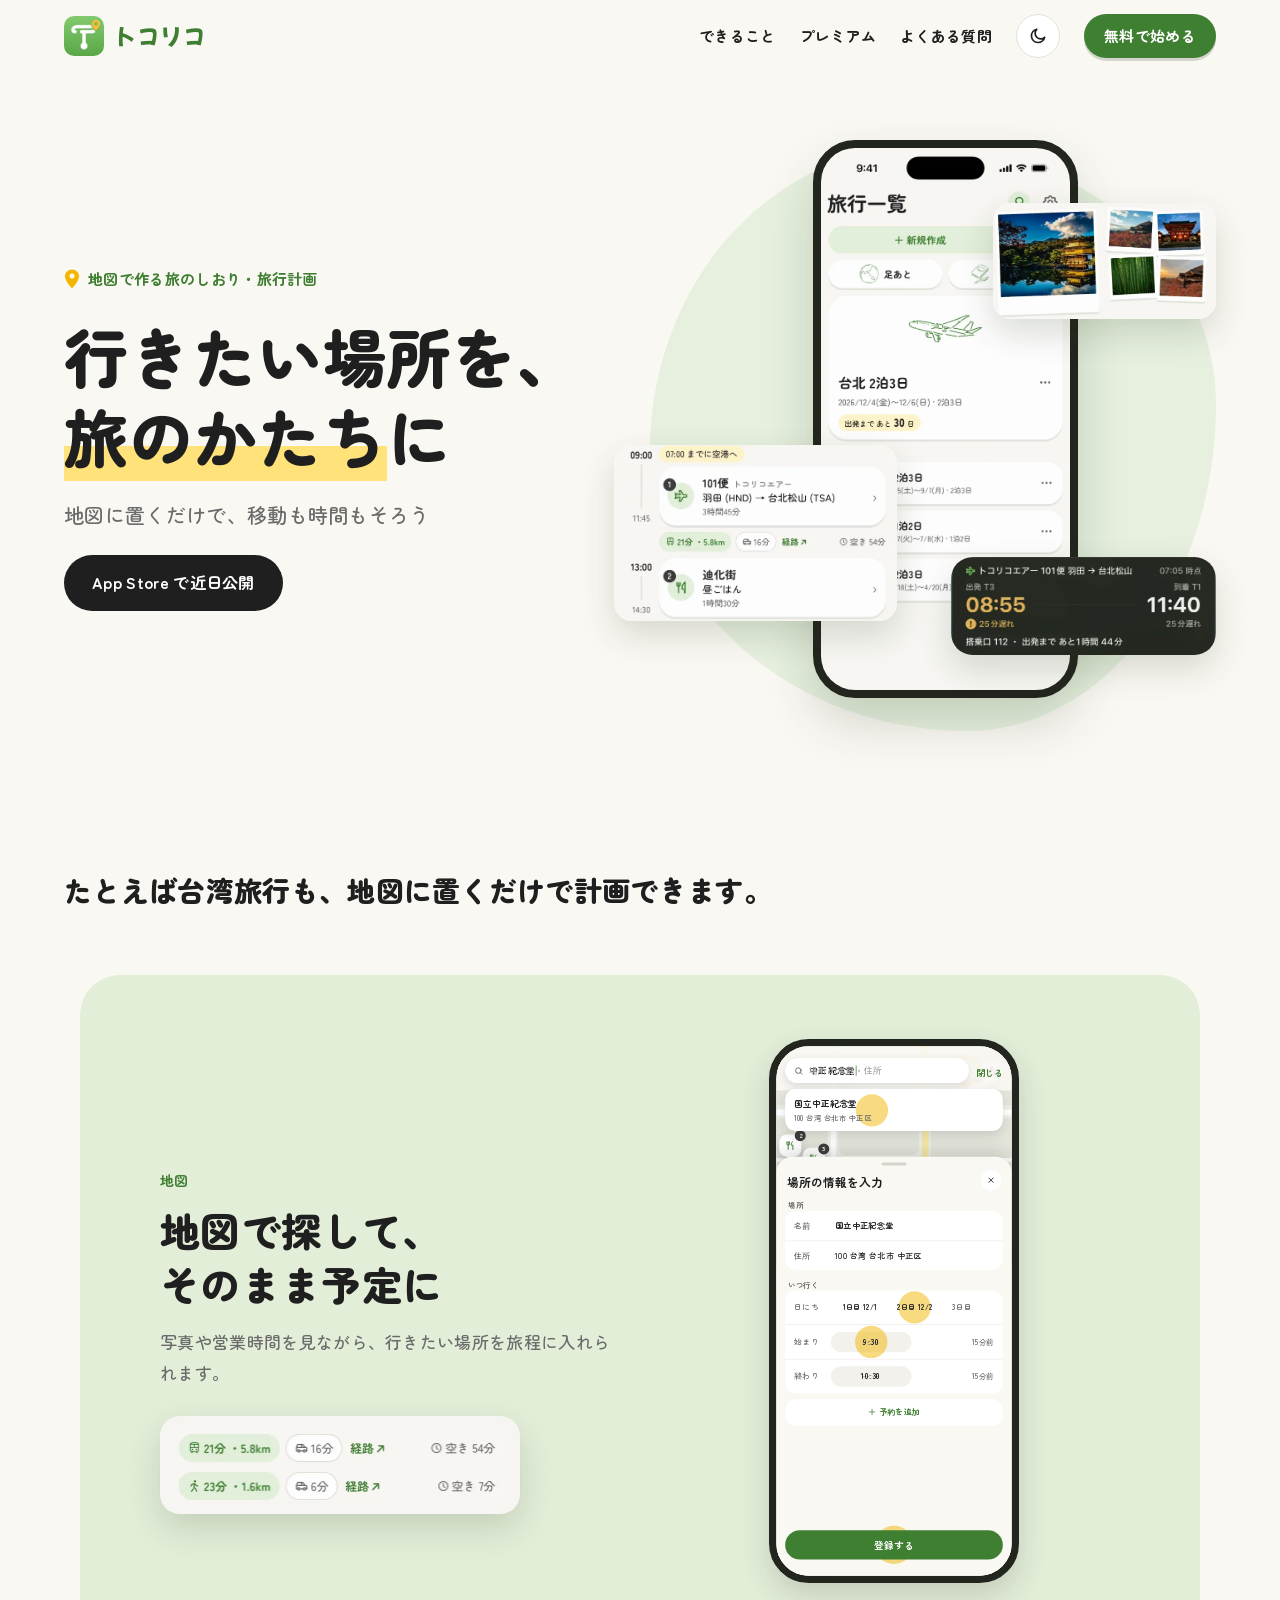
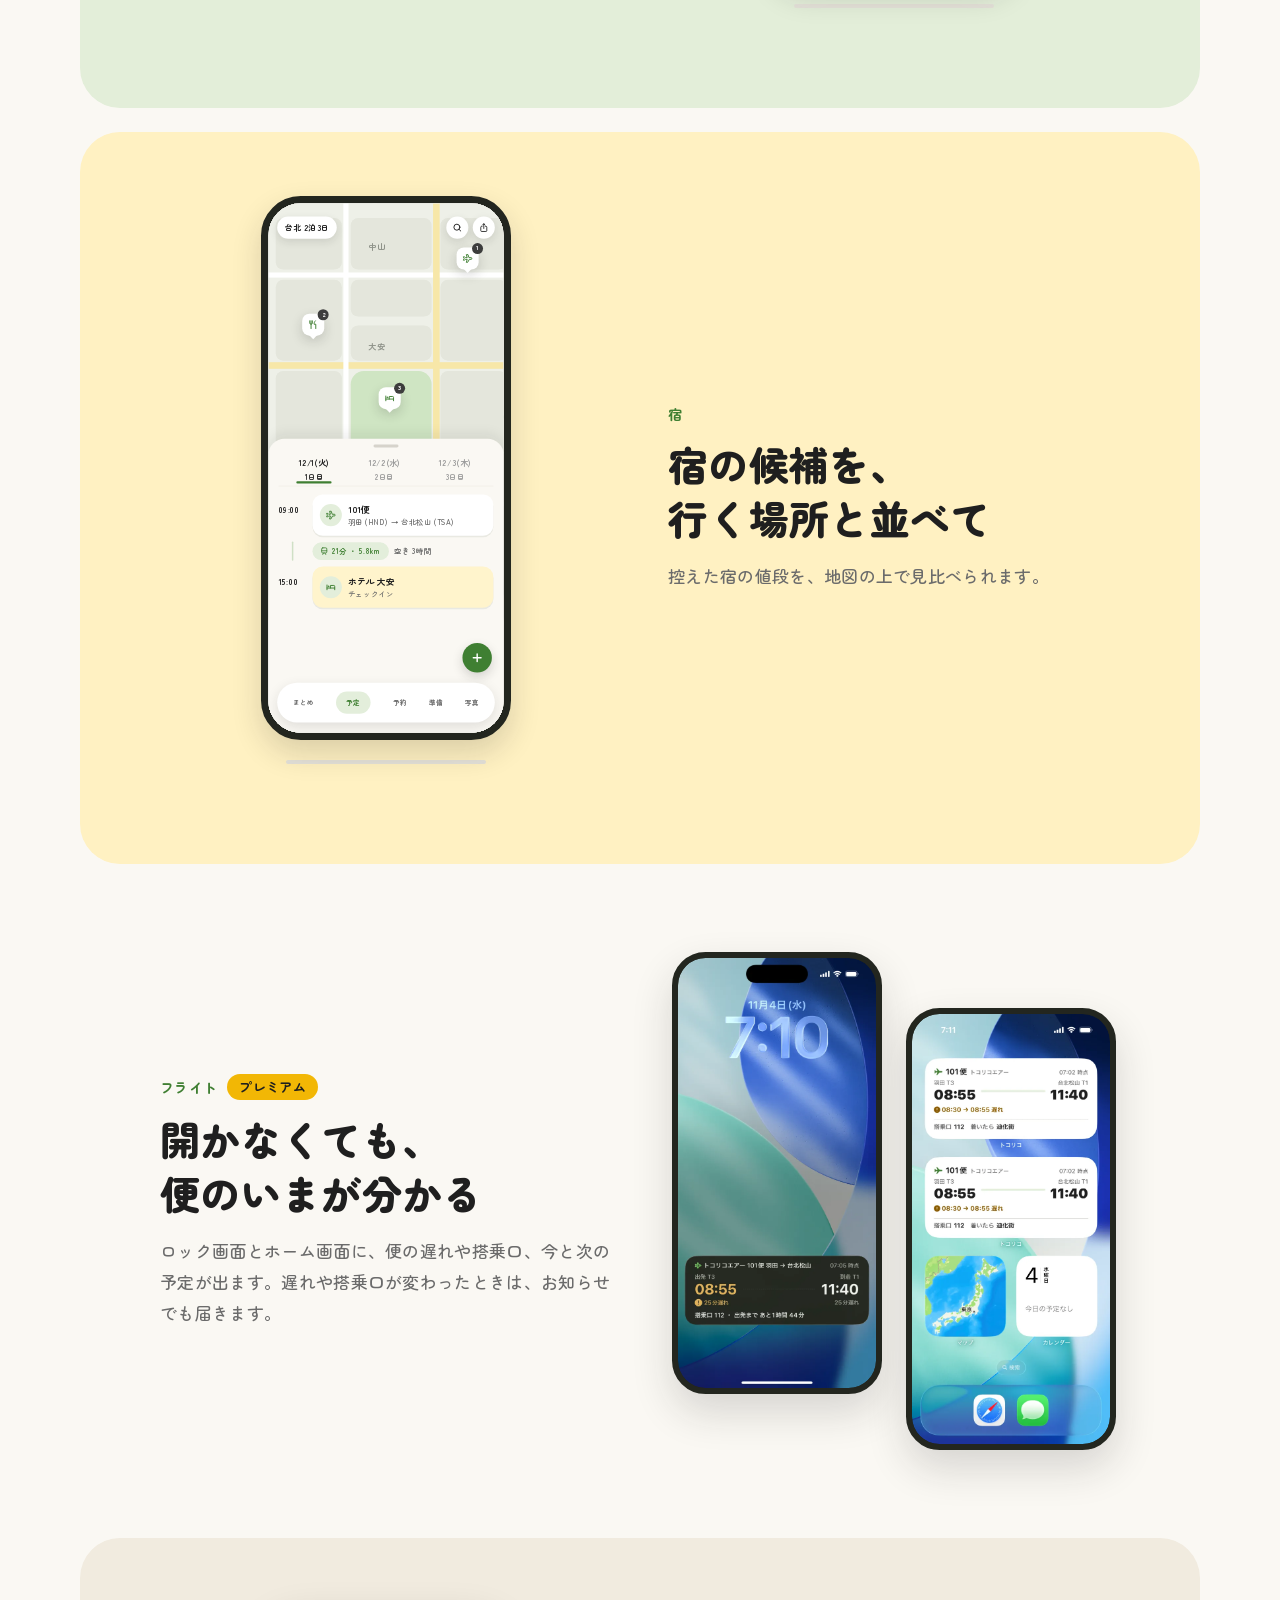
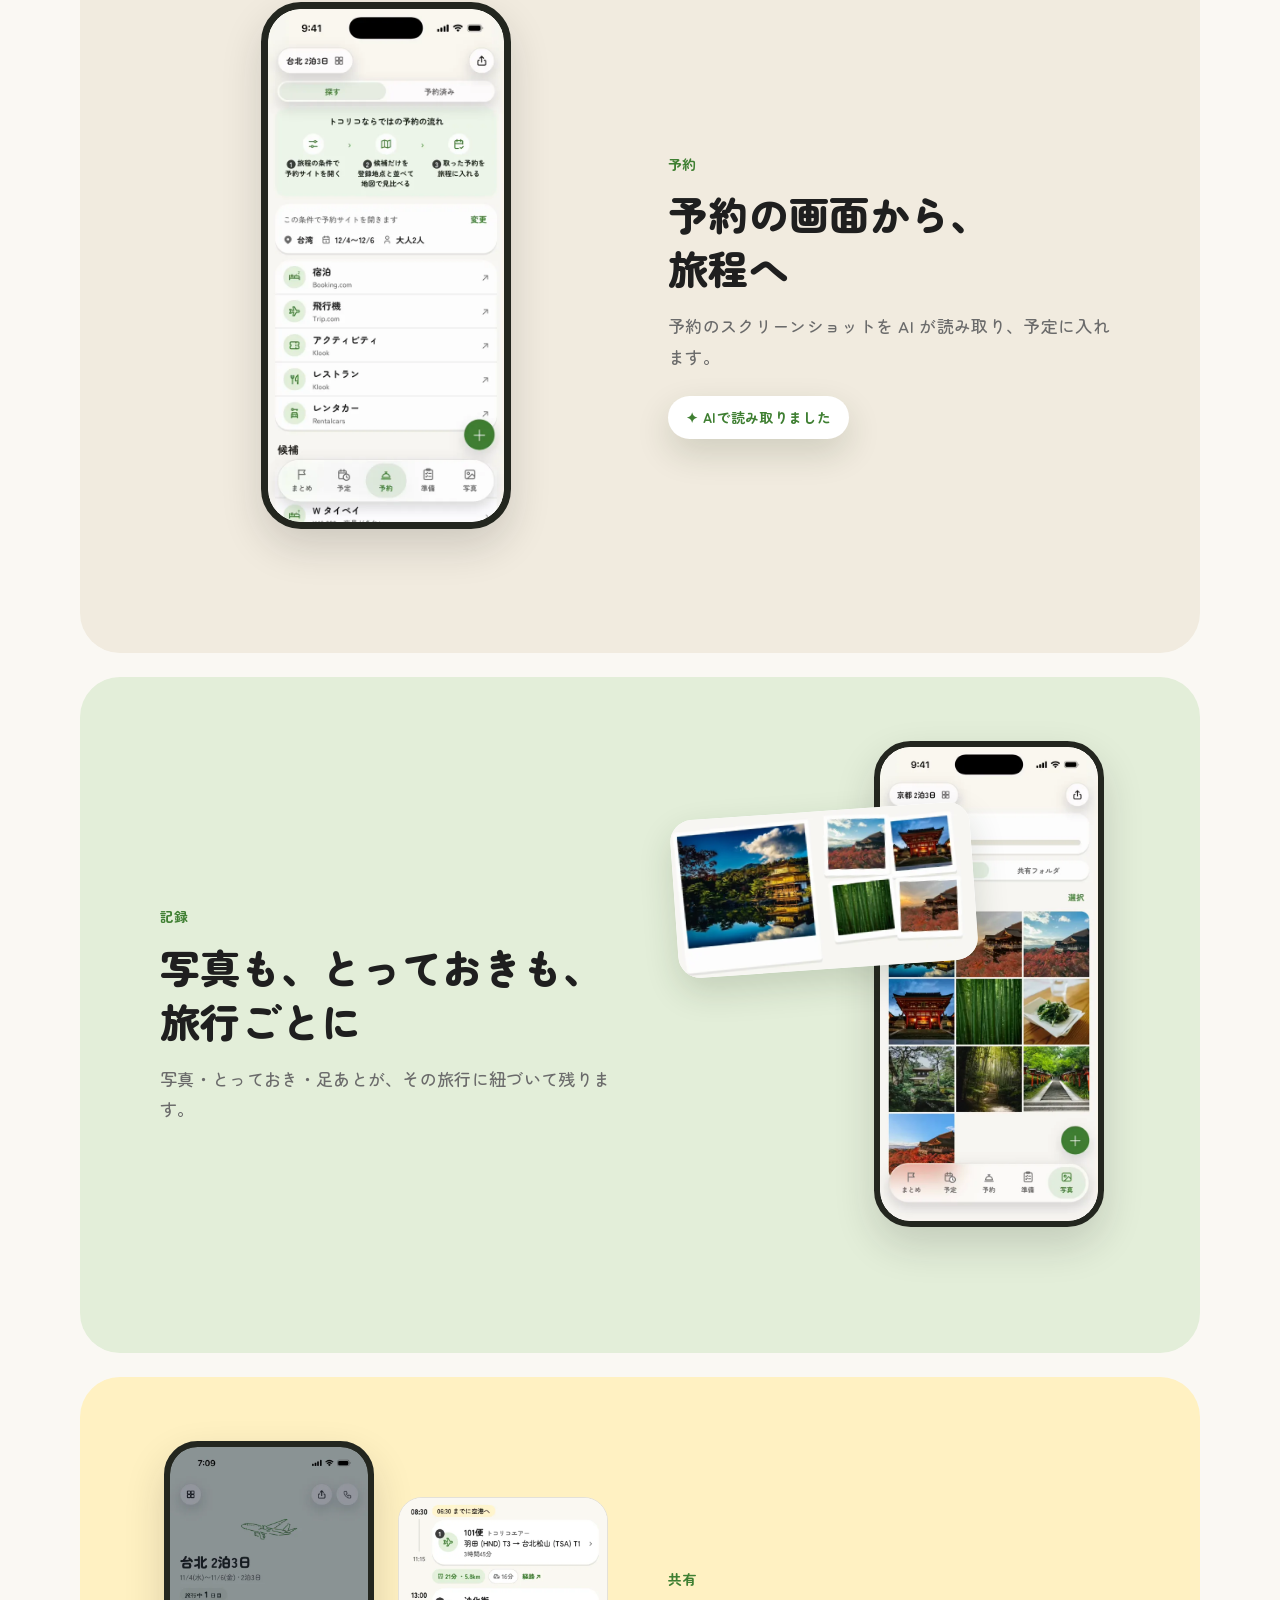
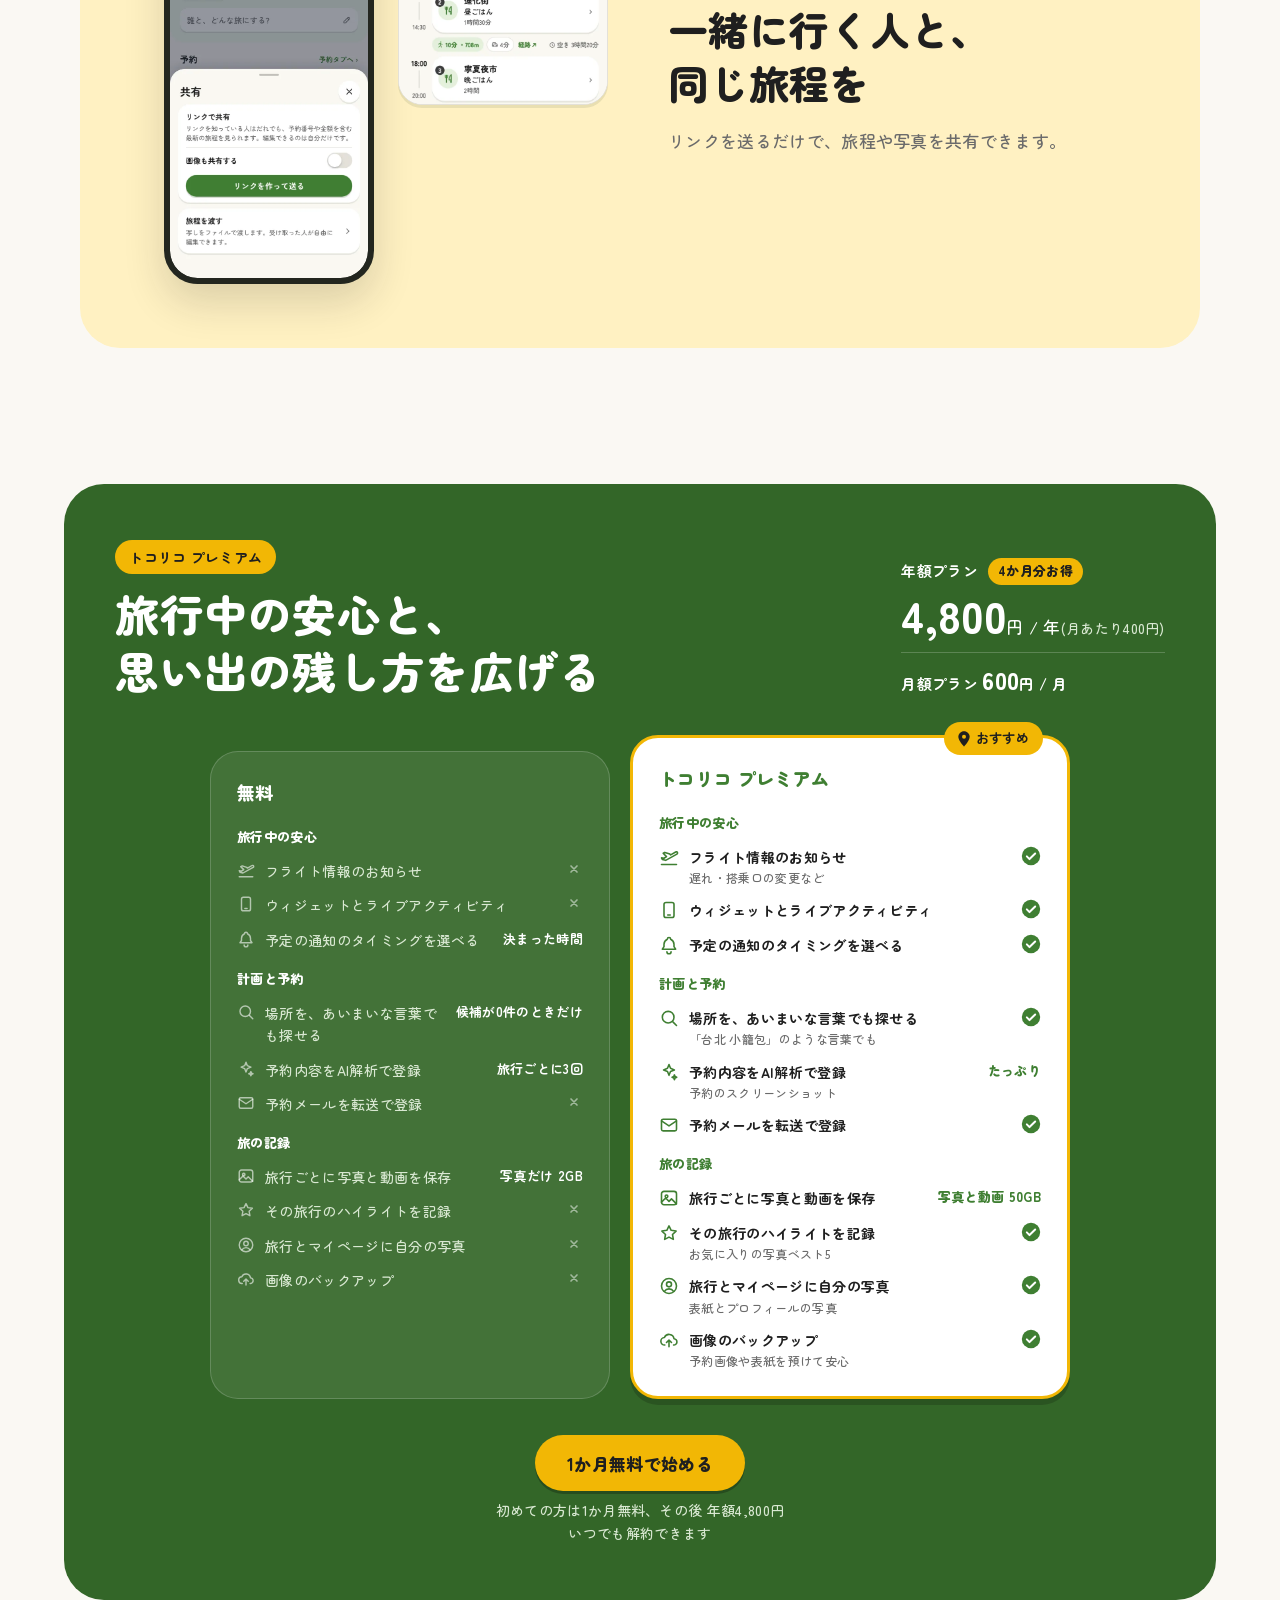
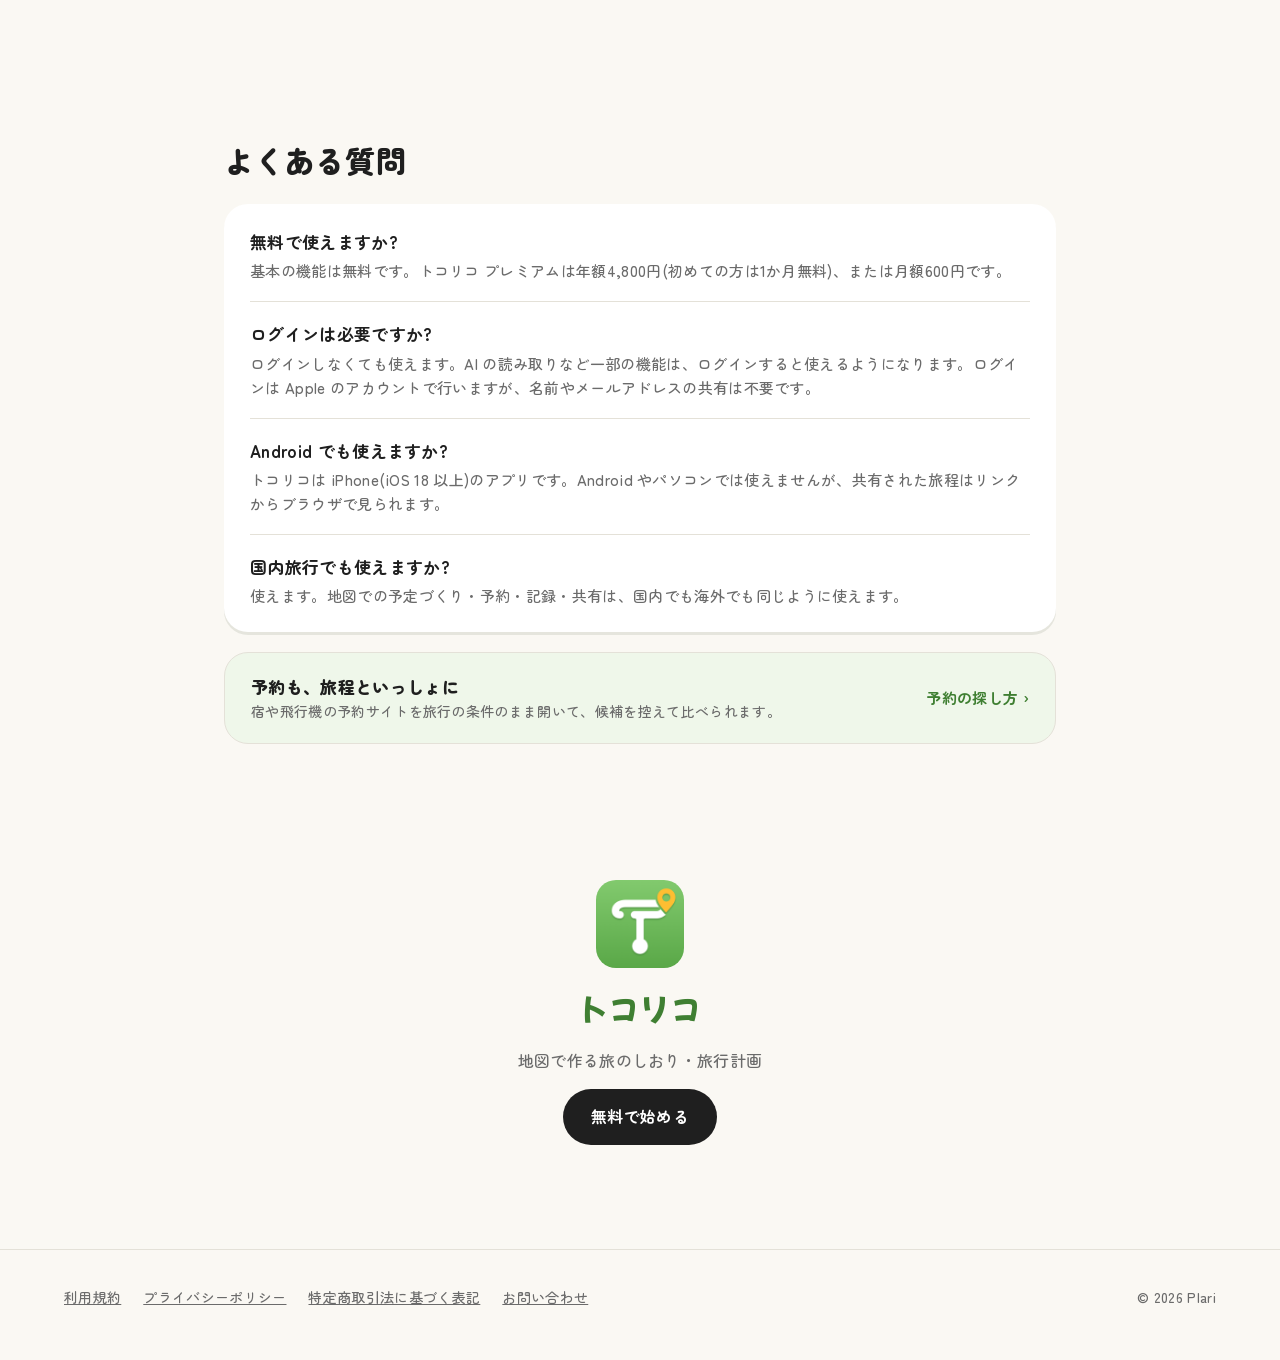
==== index.html @ 652f1478 "ホームページの比べる表:「予約の登録」を「計画と予約」にし、一番上に「場所を、あいまいな言葉でも探せる」(無料は「候補が0件のときだけ」)を足した(TB-358。decisions.md 2026-1" ====
<!doctype html>
<html lang="ja">
<head>
<meta charset="utf-8">
<meta name="viewport" content="width=device-width, initial-scale=1, viewport-fit=cover">
<title>トコリコ|地図で作る旅のしおり・旅行計画アプリ</title>
<meta name="description" content="行きたい場所を地図に置くだけで、移動も時間もそろう旅のしおりアプリ。予約のスクリーンショットの AI 読み取り、フライトの遅れや搭乗口、写真とハイライトの記録、旅程の共有まで。iPhone 向け・基本無料。">
<link rel="canonical" href="https://tocorico.jp/">
<meta name="theme-color" content="#FAF8F3" media="(prefers-color-scheme: light)">
<meta name="theme-color" content="#161814" media="(prefers-color-scheme: dark)">
<meta property="og:type" content="website">
<meta property="og:site_name" content="トコリコ">
<meta property="og:title" content="トコリコ|地図で作る旅のしおり・旅行計画アプリ">
<meta property="og:description" content="行きたい場所を地図に置くだけで、移動も時間もそろう旅のしおりアプリ。予約のスクリーンショットの AI 読み取り、フライトの遅れや搭乗口、写真とハイライトの記録、旅程の共有まで。iPhone 向け・基本無料。">
<meta property="og:url" content="https://tocorico.jp/">
<meta property="og:image" content="https://tocorico.jp/og.png">
<meta property="og:locale" content="ja_JP">
<meta name="twitter:card" content="summary_large_image">
<link rel="icon" href="assets/icon-48.png" sizes="48x48" type="image/png">
<link rel="apple-touch-icon" href="assets/icon-180.png">
<link rel="stylesheet" href="assets/site.css?v=b09450bf1c">
<script>(function(){var t=null;try{t=sessionStorage.getItem('tc-theme')}catch(e){}if(t!=='light'&&t!=='dark'){t=(window.matchMedia&&matchMedia('(prefers-color-scheme: dark)').matches)?'dark':'light'}document.documentElement.setAttribute('data-theme',t)})();</script>
<script type="application/ld+json">{"@context":"https://schema.org","@graph":[{"@type":"Organization","@id":"https://tocorico.jp/#plari","name":"Plari","url":"https://tocorico.jp/"},{"@type":"MobileApplication","@id":"https://tocorico.jp/#app","name":"トコリコ","alternateName":"Tocorico","url":"https://tocorico.jp/","operatingSystem":"iOS 18.0 以上","applicationCategory":"TravelApplication","description":"地図で作る旅のしおり・旅行計画のアプリ。地図に行きたい場所を置くだけで、移動時間や予定がそろいます。予約の読み取り・フライトの情報・旅の記録・旅程の共有もできます。","inLanguage":"ja","publisher":{"@id":"https://tocorico.jp/#plari"},"offers":[{"@type":"Offer","name":"無料","price":"0","priceCurrency":"JPY"},{"@type":"Offer","name":"トコリコ プレミアム 年額プラン","price":"4800","priceCurrency":"JPY","description":"初めての方は1か月無料"},{"@type":"Offer","name":"トコリコ プレミアム 月額プラン","price":"600","priceCurrency":"JPY"}]},{"@type":"FAQPage","@id":"https://tocorico.jp/#faq","mainEntity":[{"@type":"Question","name":"無料で使えますか?","acceptedAnswer":{"@type":"Answer","text":"基本の機能は無料です。トコリコ プレミアムは年額4,800円(初めての方は1か月無料)、または月額600円です。"}},{"@type":"Question","name":"ログインは必要ですか?","acceptedAnswer":{"@type":"Answer","text":"ログインしなくても使えます。AI の読み取りなど一部の機能は、ログインすると使えるようになります。ログインは Apple のアカウントで行いますが、名前やメールアドレスの共有は不要です。"}},{"@type":"Question","name":"Android でも使えますか?","acceptedAnswer":{"@type":"Answer","text":"トコリコは iPhone(iOS 18 以上)のアプリです。Android やパソコンでは使えませんが、共有された旅程はリンクからブラウザで見られます。"}},{"@type":"Question","name":"国内旅行でも使えますか?","acceptedAnswer":{"@type":"Answer","text":"使えます。地図での予定づくり・予約・記録・共有は、国内でも海外でも同じように使えます。"}}]},{"@type":"WebSite","@id":"https://tocorico.jp/#site","name":"トコリコ","url":"https://tocorico.jp/","inLanguage":"ja","publisher":{"@id":"https://tocorico.jp/#plari"}}]}</script>
<style>
@keyframes v1Scene{0%{opacity:0}3%{opacity:1}96%{opacity:1}100%{opacity:0}}
@keyframes v1TapSearch{0%,5%{opacity:0;transform:scale(.6)}7%{opacity:1;transform:scale(1)}10%,100%{opacity:0;transform:scale(1.3)}}
@keyframes v1Search{0%,8%{opacity:0;transform:translateY(-6px)}10%,30%{opacity:1;transform:translateY(0)}32%,100%{opacity:0;transform:translateY(-6px)}}
@keyframes v1Holder{0%,11%{opacity:1}12%,100%{opacity:0}}
@keyframes v1Type{0%{width:0}12%{width:0}14%{width:1em}16%{width:2em}18%{width:3em}20%{width:4em}22%{width:5em}100%{width:5em}}
@keyframes v1Result{0%,22%{opacity:0;transform:translateY(-6px)}24%,30%{opacity:1;transform:translateY(0)}32%,100%{opacity:0}}
@keyframes v1TapResult{0%,25%{opacity:0;transform:scale(.6)}27%{opacity:1;transform:scale(1)}30%,100%{opacity:0;transform:scale(1.3)}}
@keyframes v1Pan{0%,30%{transform:translate(0,0) scale(1)}37%,100%{transform:translate(-150px,-70px) scale(1.5)}}
@keyframes v1Place{0%,31%{transform:translateY(105%)}36%,50%{transform:translateY(0)}54%,100%{transform:translateY(105%)}}
@keyframes v1TapAdd{0%,45%{opacity:0;transform:scale(.6)}47%{opacity:1;transform:scale(1)}50%,100%{opacity:0;transform:scale(1.3)}}
@keyframes v1Info{0%,50%{transform:translateY(105%)}55%,76%{transform:translateY(0)}81%,100%{transform:translateY(105%)}}
@keyframes v1Day1{0%,58%{background:var(--i-face);color:#FFFFFF}59%,100%{background:var(--i-card);color:var(--i-sub)}}
@keyframes v1Day2{0%,58%{background:var(--i-card);color:var(--i-sub)}59%,100%{background:var(--i-face);color:#FFFFFF}}
@keyframes v1TapDay{0%,56%{opacity:0;transform:scale(.6)}58%{opacity:1;transform:scale(1)}61%,100%{opacity:0;transform:scale(1.3)}}
@keyframes v1TapTime{0%,61%{opacity:0;transform:scale(.6)}63%{opacity:1;transform:scale(1)}66%,100%{opacity:0;transform:scale(1.3)}}
@keyframes v1NoTime{0%,64%{opacity:1}65%,100%{opacity:0}}
@keyframes v1Time{0%,64%{opacity:0}65%,100%{opacity:1}}
@keyframes v1TapGo{0%,69%{opacity:0;transform:scale(.6)}71%{opacity:1;transform:scale(1)}74%,100%{opacity:0;transform:scale(1.3)}}
@keyframes v1Press{0%,70%{transform:scale(1)}71.5%{transform:scale(.96)}73%,100%{transform:scale(1)}}
@keyframes v1Pin{0%,80%{opacity:0;transform:translateY(-26px) scale(.6)}83%{opacity:1;transform:translateY(0) scale(1.15)}85%{transform:translateY(-4px) scale(1.05)}87%,100%{opacity:1;transform:translateY(0) scale(1)}}
@keyframes v1Under{0%,81%{transform:translateX(0)}84%,100%{transform:translateX(96px)}}
@keyframes v1Tab1{0%,81%{color:var(--i-text)}84%,100%{color:var(--i-dim)}}
@keyframes v1Tab2{0%,81%{color:var(--i-dim)}84%,100%{color:var(--i-text)}}
@keyframes v1List1{0%,81%{opacity:1}83%,100%{opacity:0}}
@keyframes v1List2{0%,82%{opacity:0;transform:translateY(8px)}86%,100%{opacity:1;transform:translateY(0)}}
@keyframes v1Float{0%,84%{opacity:0;transform:translateX(-16px)}88%,100%{opacity:1;transform:translateX(0)}}
</style>
<style>
.wTap{position:absolute;left:50%;top:50%;width:48px;height:48px;margin:-24px 0 0 -24px;border-radius:50%;background:rgba(242,183,5,0.5);opacity:0;pointer-events:none}
@keyframes wScene{0%{opacity:0}2%{opacity:1}97%{opacity:1}100%{opacity:0}}
@keyframes wTap1{0%,3%{opacity:0;transform:scale(.6)}5%{opacity:1;transform:scale(1)}7%,100%{opacity:0;transform:scale(1.3)}}
@keyframes wForm{0%,6%{transform:translateY(105%)}9%,23%{transform:translateY(0)}26%,100%{transform:translateY(105%)}}
@keyframes wTypeName{0%,9%{width:0}10%{width:2.2em}11%{width:3.4em}12%,100%{width:5em}}
@keyframes wShowPlace{0%,12.5%{opacity:0}13%,100%{opacity:1}}
@keyframes wShowPrice{0%,14%{opacity:0}14.5%,100%{opacity:1}}
@keyframes wTypeMemo{0%,15%{width:0}16%{width:3em}17%{width:6em}18%,100%{width:11em}}
@keyframes wTapReg{0%,19.5%{opacity:0;transform:scale(.6)}21%{opacity:1;transform:scale(1)}23%,100%{opacity:0;transform:scale(1.3)}}
@keyframes wBand{0%,23%{opacity:1}25%,100%{opacity:0}}
@keyframes wNewRow{0%,25%{opacity:0;max-height:0}28%,100%{opacity:1;max-height:60px}}
@keyframes wNewHi{0%,25%{background:var(--i-ysoft)}40%,100%{background:var(--i-card)}}
@keyframes wTapCmp{0%,29%{opacity:0;transform:scale(.6)}31%{opacity:1;transform:scale(1)}33%,100%{opacity:0;transform:scale(1.3)}}
@keyframes wMap{0%,32%{opacity:0;transform:translateX(24px)}35%,82%{opacity:1;transform:translateX(0)}84%,100%{opacity:0;transform:translateX(0)}}
@keyframes wTapA{0%,39%{opacity:0;transform:scale(.6)}41%{opacity:1;transform:scale(1)}43%,100%{opacity:0;transform:scale(1.3)}}
@keyframes wTagA{0%,40.5%{background:var(--i-card);color:var(--i-text)}41%,55%{background:var(--i-face);color:#FFFFFF}55.5%,100%{background:var(--i-card);color:var(--i-text)}}
@keyframes wSheetA{0%,41%{transform:translateY(105%)}44%,53%{transform:translateY(0)}56%,100%{transform:translateY(105%)}}
@keyframes wTapB{0%,56%{opacity:0;transform:scale(.6)}58%{opacity:1;transform:scale(1)}60%,100%{opacity:0;transform:scale(1.3)}}
@keyframes wTagB{0%,57.5%{background:var(--i-card);color:var(--i-text)}58%,100%{background:var(--i-face);color:#FFFFFF}}
@keyframes wSheetB{0%,58%{transform:translateY(105%)}61%,82%{transform:translateY(0)}84%,100%{transform:translateY(105%)}}
@keyframes wTapBook{0%,67%{opacity:0;transform:scale(.6)}69%{opacity:1;transform:scale(1)}71%,100%{opacity:0;transform:scale(1.3)}}
@keyframes wMenu{0%,70%{transform:translateY(105%)}73%,82%{transform:translateY(0)}84%,100%{transform:translateY(105%)}}
@keyframes wDim{0%,70%{opacity:0}73%,82%{opacity:1}84%,100%{opacity:0}}
@keyframes wTapManual{0%,77%{opacity:0;transform:scale(.6)}79%{opacity:1;transform:scale(1)}81%,100%{opacity:0;transform:scale(1.3)}}
@keyframes wDone{0%,83%{opacity:0}86%,100%{opacity:1}}
@keyframes wDoneRow{0%,87%{opacity:0;transform:translateY(10px)}91%,100%{opacity:1;transform:translateY(0)}}
@keyframes wPinDone{0%,86%{opacity:0;transform:translateY(-26px) scale(.6)}89%{opacity:1;transform:translateY(0) scale(1.15)}91%{transform:translateY(-4px) scale(1.05)}93%,100%{opacity:1;transform:translateY(0) scale(1)}}
@keyframes wToast{0%,86%{opacity:0;transform:translateY(8px)}89%,100%{opacity:1;transform:translateY(0)}}
@keyframes wFloat1{0%,8%{opacity:0;transform:translateX(16px)}11%,30%{opacity:1;transform:translateX(0)}33%,100%{opacity:0;transform:translateX(0)}}
@keyframes wFloat2{0%,44%{opacity:0;transform:translateX(16px)}47%,82%{opacity:1;transform:translateX(0)}85%,100%{opacity:0;transform:translateX(0)}}
</style>
</head>
<body><header class="site-header"><div class="site-header-in">
  <a class="logo" href="./" aria-label="トコリコ トップへ"><img src="assets/icon-96.png" alt="" width="40" height="40"><span>トコリコ</span></a>
  <nav class="site-nav" aria-label="ページの中">
    <a class="nav-link" href="#features">できること</a><a class="nav-link" href="#premium">プレミアム</a><a class="nav-link" href="#faq">よくある質問</a>
    <button type="button" class="theme-btn" id="themeBtn" aria-label="夜の見た目に切り替える"><svg class="ic-moon" viewBox="0 0 24 24" fill="none" stroke="currentColor" stroke-width="2" stroke-linecap="round" stroke-linejoin="round" aria-hidden="true"><path d="M20 13.5A8 8 0 1 1 10.5 4a6.5 6.5 0 0 0 9.5 9.5z"/></svg><svg class="ic-sun" viewBox="0 0 24 24" fill="none" stroke="currentColor" stroke-width="2" stroke-linecap="round" aria-hidden="true"><circle cx="12" cy="12" r="4"/><path d="M12 2.5v2M12 19.5v2M2.5 12h2M19.5 12h2M5.3 5.3l1.4 1.4M17.3 17.3l1.4 1.4M5.3 18.7l1.4-1.4M17.3 6.7l1.4-1.4"/></svg></button>
    <a class="btn" href="app">無料で始める</a>
  </nav>
</div></header><main><div class="hero-wrap"><section class="hero" id="top">
  <div class="hero-text">
    <p class="eyebrow"><svg viewBox="0 0 72 96" aria-hidden="true"><path d="M36 2C17 2 2 17 2 35c0 24 34 59 34 59s34-35 34-59C70 17 55 2 36 2z" fill="var(--yellow)"/><circle cx="36" cy="34" r="12" fill="var(--bg)"/></svg>地図で作る旅のしおり・旅行計画</p>
    <h1><span class="ln">行きたい場所を、</span><span class="ln"><span class="marker">旅のかたち</span>に</span></h1>
    <p class="hero-lead">地図に置くだけで、移動も時間もそろう</p>
    <div><a class="btn btn--store btn--big" href="app">App Store で近日公開</a></div>
  </div>
  <div class="hero-art">
    <div class="hero-stage">
      <div class="hs-blob" aria-hidden="true"></div>
      <div class="hs-phone hs-l"><img src="media/hero-totteoki-light.webp" data-light="media/hero-totteoki-light.webp" data-dark="media/hero-totteoki-dark.webp" width="520" height="1131" alt="トコリコのとっておきの画面:京都の旅行で選んだ写真5枚" decoding="async" fetchpriority="auto"></div>
      <div class="hs-phone hs-r"><img src="media/hero-booked-light.webp" data-light="media/hero-booked-light.webp" data-dark="media/hero-booked-dark.webp" width="520" height="1131" alt="トコリコの予約済みの画面:台北の旅行の便と宿の予約の一覧" decoding="async" fetchpriority="auto"></div>
      <div class="hs-phone hs-m"><img src="media/hero-list-light.webp" data-light="media/hero-list-light.webp" data-dark="media/hero-list-dark.webp" width="600" height="1304" alt="トコリコの旅行一覧の画面:出発まであと30日の台北 2泊3日と、終わった旅行" decoding="async" fetchpriority="high"></div>
      <div class="hs-card hs-photos"><img src="media/hero-photos-light.webp" data-light="media/hero-photos-light.webp" data-dark="media/hero-photos-dark.webp" width="600" height="314" alt="とっておきの写真5枚" decoding="async" fetchpriority="auto"></div>
      <div class="hs-card hs-plan"><img src="media/hero-plan-light.webp" data-light="media/hero-plan-light.webp" data-dark="media/hero-plan-dark.webp" width="640" height="398" alt="予定の一覧:9:00 101便 羽田から台北松山、電車21分・車16分、13:00 迪化街で昼ごはん" decoding="async" fetchpriority="auto"></div>
      <div class="hs-card hs-la"><img src="media/hero-la-light.webp" data-light="media/hero-la-light.webp" data-dark="media/hero-la-dark.webp" width="600" height="223" alt="ロック画面のライブアクティビティ:トコリコエアー101便、25分遅れで08:55発、搭乗口112" decoding="async" fetchpriority="auto"></div>
    </div>
  </div>
</section></div>
<div class="features" id="features">
  <p class="features-lead">たとえば台湾旅行も、地図に置くだけで計画できます。</p>
  <div class="tf-list">
<section class="tf tf--g tf--side">
  <div class="tf-head"><div class="kicker-row"><span class="kicker">地図</span></div><h2>地図で探して、<br>そのまま予定に</h2></div>
  <div class="tf-desc"><p>写真や営業時間を見ながら、行きたい場所を旅程に入れられます。</p><div class="move-card" aria-label="移動の行:電車21分・5.8km、車16分、経路/徒歩10分・708m、車4分、経路、空き3時間20分" role="img"><img src="media/parts-move1-light.webp" data-light="media/parts-move1-light.webp" data-dark="media/parts-move1-dark.webp" width="660" height="63" alt="" decoding="async" loading="lazy" fetchpriority="auto"><img src="media/parts-move2-light.webp" data-light="media/parts-move2-light.webp" data-dark="media/parts-move2-dark.webp" width="660" height="63" alt="" decoding="async" loading="lazy" fetchpriority="auto"></div></div>
  <div class="tf-media"><div class="phone-wrap"><div class="ill ill-1" data-ill="1" data-end="13.3" style="--still-at:-0.5s;--end-at:-13.3s" role="img" aria-label="台北の旅程の予定タブで中正紀念堂を探し、場所の情報を見て、2日目の9:30の予定に入れる画面の動き"><div class="ill-box"><div class="ill-scale">
<div class="ill-phone">
<div style="position: relative; width: 340px; height: 740px; box-sizing: border-box; border-radius: 54px; border: 10px solid #23261F; background: #23261F; box-shadow: 0 18px 40px rgba(var(--i-sh),0.16);">
        <div style="position: absolute; inset: 0; border-radius: 44px; overflow: hidden; background: var(--i-bg); font-size: 12px;">
          <div style="position: absolute; inset: 0; animation: v1Scene 14s linear infinite;">

            <div style="position: absolute; left: 0; top: 0; width: 320px; height: 340px; overflow: hidden; background: var(--i-map);">
              <div style="position: absolute; left: -40px; top: -30px; width: 420px; height: 420px; transform-origin: 60% 60%; animation: v1Pan 14s ease-in-out infinite;">
                <div style="position: absolute; left: 0; top: 0; width: 420px; height: 420px; background: var(--i-map);"></div>
                <div style="position: absolute; left: 20px; top: 40px; width: 90px; height: 70px; border-radius: 10px; background: var(--i-block);"></div>
                <div style="position: absolute; left: 124px; top: 40px; width: 110px; height: 70px; border-radius: 10px; background: var(--i-block);"></div>
                <div style="position: absolute; left: 250px; top: 40px; width: 150px; height: 70px; border-radius: 10px; background: var(--i-block);"></div>
                <div style="position: absolute; left: 20px; top: 128px; width: 90px; height: 110px; border-radius: 10px; background: var(--i-block);"></div>
                <div style="position: absolute; left: 124px; top: 128px; width: 110px; height: 50px; border-radius: 10px; background: var(--i-block);"></div>
                <div style="position: absolute; left: 20px; top: 256px; width: 90px; height: 140px; border-radius: 10px; background: var(--i-block);"></div>
                <div style="position: absolute; left: 250px; top: 128px; width: 150px; height: 110px; border-radius: 10px; background: var(--i-block);"></div>
                <div style="position: absolute; left: 124px; top: 196px; width: 110px; height: 42px; border-radius: 10px; background: var(--i-block);"></div>
                <div style="position: absolute; left: 236px; top: 252px; width: 120px; height: 120px; border-radius: 18px; background: var(--i-park);"></div>
                <div style="position: absolute; left: 262px; top: 288px; width: 30px; height: 18px; border-radius: 9px; background: var(--i-water);"></div>
                <div style="position: absolute; left: 0; right: 0; top: 116px; height: 8px; background: var(--i-road);"></div>
                <div style="position: absolute; left: 0; right: 0; top: 242px; height: 10px; background: var(--i-road2);"></div>
                <div style="position: absolute; left: 114px; top: 0; bottom: 0; width: 7px; background: var(--i-road);"></div>
                <div style="position: absolute; left: 238px; top: 0; bottom: 0; width: 9px; background: var(--i-road2);"></div>
                <div style="position: absolute; left: 0; right: 0; top: 182px; height: 5px; background: var(--i-road);"></div>
                <div style="position: absolute; left: 112px; top: 18px; width: 120px; height: 7px; background: var(--i-water); transform: rotate(-8deg);"></div>
                <span style="position: absolute; left: 140px; top: 66px; font-size: 11px; font-weight: 700; color: var(--i-label);">中山区</span>
                <span style="position: absolute; left: 140px; top: 206px; font-size: 11px; font-weight: 700; color: var(--i-label);">中正区</span>
                <span style="position: absolute; left: 262px; top: 330px; font-size: 9px; font-weight: 700; color: var(--i-plabel);">中正紀念公園</span>

                <div style="position: absolute; left: 300px; top: 60px; width: 30px; height: 36px;">
                  <div style="position: absolute; left: 0; top: 0; width: 30px; height: 30px; border-radius: 10px; background: var(--i-card); box-shadow: 0 6px 16px rgba(var(--i-sh),0.18); display: flex; align-items: center; justify-content: center;"><svg width="14" height="14" viewBox="0 0 24 24" fill="none" stroke="var(--i-accent)" stroke-width="2.2" stroke-linecap="round" stroke-linejoin="round" aria-hidden="true"><path d="M16 10h4a2 2 0 0 1 0 4h-4l-4 7h-3l2 -7h-4l-2 2h-3l2 -4l-2 -4h3l2 2h4l-2 -7h3z"></path></svg></div>
                  <div style="position: absolute; left: 11px; top: 25px; width: 8px; height: 8px; background: var(--i-card); transform: rotate(45deg);"></div>
                  <span style="position: absolute; right: -6px; top: -6px; width: 15px; height: 15px; border-radius: 50%; background: var(--i-badge); color: #FFFFFF; font-size: 9px; font-weight: 700; display: flex; align-items: center; justify-content: center;">1</span>
                </div>
                <div style="position: absolute; left: 44px; top: 150px; width: 30px; height: 36px;">
                  <div style="position: absolute; left: 0; top: 0; width: 30px; height: 30px; border-radius: 10px; background: var(--i-card); box-shadow: 0 6px 16px rgba(var(--i-sh),0.18); display: flex; align-items: center; justify-content: center;"><svg width="14" height="14" viewBox="0 0 24 24" fill="none" stroke="var(--i-accent)" stroke-width="2.2" stroke-linecap="round" stroke-linejoin="round" aria-hidden="true"><path d="M7 3v18"></path><path d="M4 3v5a3 3 0 0 0 6 0v-5"></path><path d="M17 3c-2 2-3 5-3 8h4v10"></path></svg></div>
                  <div style="position: absolute; left: 11px; top: 25px; width: 8px; height: 8px; background: var(--i-card); transform: rotate(45deg);"></div>
                  <span style="position: absolute; right: -6px; top: -6px; width: 15px; height: 15px; border-radius: 50%; background: var(--i-badge); color: #FFFFFF; font-size: 9px; font-weight: 700; display: flex; align-items: center; justify-content: center;">2</span>
                </div>
                <div style="position: absolute; left: 76px; top: 168px; width: 30px; height: 36px;">
                  <div style="position: absolute; left: 0; top: 0; width: 30px; height: 30px; border-radius: 10px; background: var(--i-card); box-shadow: 0 6px 16px rgba(var(--i-sh),0.18); display: flex; align-items: center; justify-content: center;"><svg width="14" height="14" viewBox="0 0 24 24" fill="none" stroke="var(--i-accent)" stroke-width="2.2" stroke-linecap="round" stroke-linejoin="round" aria-hidden="true"><path d="M7 3v18"></path><path d="M4 3v5a3 3 0 0 0 6 0v-5"></path><path d="M17 3c-2 2-3 5-3 8h4v10"></path></svg></div>
                  <div style="position: absolute; left: 11px; top: 25px; width: 8px; height: 8px; background: var(--i-card); transform: rotate(45deg);"></div>
                  <span style="position: absolute; right: -6px; top: -6px; width: 15px; height: 15px; border-radius: 50%; background: var(--i-badge); color: #FFFFFF; font-size: 9px; font-weight: 700; display: flex; align-items: center; justify-content: center;">3</span>
                </div>
                <div style="position: absolute; left: 281px; top: 270px; width: 30px; height: 36px; transform-origin: 50% 100%; animation: v1Pin 14s ease-out infinite;">
                  <div style="position: absolute; left: 0; top: 0; width: 30px; height: 30px; border-radius: 10px; background: var(--i-card); box-shadow: 0 6px 16px rgba(var(--i-sh),0.18); display: flex; align-items: center; justify-content: center;"><svg width="14" height="14" viewBox="0 0 24 24" fill="none" stroke="var(--i-accent)" stroke-width="2.2" stroke-linecap="round" stroke-linejoin="round" aria-hidden="true"><path d="M3 21h18"></path><path d="M5 21v-10"></path><path d="M19 21v-10"></path><path d="M9.5 21v-10"></path><path d="M14.5 21v-10"></path><path d="M3 11l9 -7l9 7"></path></svg></div>
                  <div style="position: absolute; left: 11px; top: 25px; width: 8px; height: 8px; background: var(--i-card); transform: rotate(45deg);"></div>
                  <span style="position: absolute; right: -6px; top: -6px; width: 15px; height: 15px; border-radius: 50%; background: var(--i-badge); color: #FFFFFF; font-size: 9px; font-weight: 700; display: flex; align-items: center; justify-content: center;">1</span>
                </div>
              </div>

              <div style="position: absolute; left: 12px; top: 18px; height: 30px; padding: 0 10px; border-radius: 15px; background: var(--i-card); box-shadow: 0 4px 12px rgba(var(--i-sh),0.12); display: flex; align-items: center; gap: 6px; font-size: 11px; font-weight: 700;">台北 2泊3日<svg width="12" height="12" viewBox="0 0 24 24" fill="none" stroke="var(--i-sub)" stroke-width="2" aria-hidden="true"><rect x="4" y="4" width="6" height="6" rx="1"></rect><rect x="14" y="4" width="6" height="6" rx="1"></rect><rect x="4" y="14" width="6" height="6" rx="1"></rect><rect x="14" y="14" width="6" height="6" rx="1"></rect></svg></div>
              <div style="position: absolute; right: 48px; top: 18px; width: 30px; height: 30px;">
                <span style="position: absolute; left: 50%; top: 50%; width: 44px; height: 44px; margin: -22px 0 0 -22px; border-radius: 50%; background: rgba(242,183,5,0.5); animation: v1TapSearch 14s ease-out infinite;"></span>
                <span style="position: relative; width: 30px; height: 30px; border-radius: 50%; background: var(--i-card); box-shadow: 0 4px 12px rgba(var(--i-sh),0.12); display: flex; align-items: center; justify-content: center;"><svg width="14" height="14" viewBox="0 0 24 24" fill="none" stroke="var(--i-text)" stroke-width="2.2" stroke-linecap="round" aria-hidden="true"><circle cx="11" cy="11" r="7"></circle><path d="M20 20l-4-4"></path></svg></span>
              </div>
              <span style="position: absolute; right: 12px; top: 18px; width: 30px; height: 30px; border-radius: 50%; background: var(--i-card); box-shadow: 0 4px 12px rgba(var(--i-sh),0.12); display: flex; align-items: center; justify-content: center;"><svg width="14" height="14" viewBox="0 0 24 24" fill="none" stroke="var(--i-text)" stroke-width="2" stroke-linecap="round" stroke-linejoin="round" aria-hidden="true"><path d="M8 9h-1a2 2 0 0 0 -2 2v8a2 2 0 0 0 2 2h10a2 2 0 0 0 2 -2v-8a2 2 0 0 0 -2 -2h-1"></path><path d="M12 14v-11"></path><path d="M9 6l3 -3l3 3"></path></svg></span>

              <div style="position: absolute; left: 0; right: 0; top: 0; animation: v1Search 14s ease-out infinite;">
                <div style="position: absolute; left: 0; right: 0; top: 0; height: 60px; background: var(--i-veil);"></div>
                <div style="position: absolute; left: 12px; right: 58px; top: 16px; height: 34px; box-sizing: border-box; padding: 0 12px; border-radius: 17px; background: var(--i-card); box-shadow: 0 4px 12px rgba(var(--i-sh),0.12); display: flex; align-items: center; gap: 8px; font-size: 12px; font-weight: 700;">
                  <svg width="13" height="13" viewBox="0 0 24 24" fill="none" stroke="var(--i-sub)" stroke-width="2.4" stroke-linecap="round" aria-hidden="true"><circle cx="11" cy="11" r="7"></circle><path d="M20 20l-4-4"></path></svg>
                  <span style="position: relative; flex: 1 1 auto; height: 16px; display: flex; align-items: center;">
                    <span style="position: absolute; left: 0; color: var(--i-ph); font-weight: 500; animation: v1Holder 14s step-end infinite;">場所の名前・住所</span>
                    <span style="display: inline-block; overflow: hidden; white-space: nowrap; animation: v1Type 14s step-end infinite;">中正紀念堂</span>
                    <span style="width: 1.5px; height: 14px; background: #3F7F32; margin-left: 1px;"></span>
                  </span>
                </div>
                <span style="position: absolute; right: 12px; top: 26px; font-size: 12px; font-weight: 700; color: var(--i-accent);">閉じる</span>
                <div style="position: absolute; left: 12px; right: 12px; top: 58px; border-radius: 14px; background: var(--i-card); box-shadow: 0 6px 16px rgba(var(--i-sh),0.14); animation: v1Result 14s ease-out infinite;">
                  <div style="position: relative; padding: 10px 12px; display: flex; flex-direction: column; gap: 2px;">
                    <span style="position: absolute; left: 40%; top: 50%; width: 44px; height: 44px; margin: -22px 0 0 -22px; border-radius: 50%; background: rgba(242,183,5,0.5); animation: v1TapResult 14s ease-out infinite;"></span>
                    <b style="position: relative; font-size: 12px;">国立中正紀念堂</b>
                    <span style="position: relative; font-size: 10px; color: var(--i-sub);">100 台湾 台北市 中正区</span>
                  </div>
                </div>
              </div>
            </div>

            <div style="position: absolute; left: 0; right: 0; top: 320px; bottom: 0; border-radius: 22px 22px 0 0; background: var(--i-bg); box-shadow: 0 -6px 18px rgba(var(--i-sh),0.08);">
              <span style="position: absolute; left: 50%; top: 8px; width: 34px; height: 4px; margin-left: -17px; border-radius: 2px; background: var(--i-grab);"></span>
              <div style="position: absolute; left: 14px; top: 24px; display: flex; gap: 0;">
                <div style="width: 96px; display: flex; flex-direction: column; align-items: center; gap: 2px; font-weight: 700; animation: v1Tab1 14s step-end infinite;"><span style="font-size: 11px;">12/1(火)</span><span style="font-size: 10px;">1日目</span></div>
                <div style="width: 96px; display: flex; flex-direction: column; align-items: center; gap: 2px; font-weight: 700; color: var(--i-dim); animation: v1Tab2 14s step-end infinite;"><span style="font-size: 11px;">12/2(水)</span><span style="font-size: 10px;">2日目</span></div>
                <div style="width: 96px; display: flex; flex-direction: column; align-items: center; gap: 2px; font-weight: 700; color: var(--i-dim);"><span style="font-size: 11px;">12/3(木)</span><span style="font-size: 10px;">3日目</span></div>
              </div>
              <span style="position: absolute; left: 38px; top: 58px; width: 48px; height: 3px; border-radius: 2px; background: #3F7F32; animation: v1Under 14s ease-in-out infinite;"></span>
              <div style="position: absolute; left: 14px; right: 14px; top: 64px; height: 1px; background: var(--i-line);"></div>

              <div style="position: absolute; left: 14px; right: 14px; top: 76px; display: flex; flex-direction: column; gap: 10px; animation: v1List1 14s linear infinite;">
                <div style="display: flex; gap: 8px; align-items: flex-start;">
                  <span style="flex: 0 0 38px; font-size: 11px; font-weight: 700; padding-top: 12px;">09:00</span>
                  <div style="flex: 1 1 auto; display: flex; align-items: center; gap: 8px; padding: 10px; border-radius: 14px; background: var(--i-card); box-shadow: 0 2px 0 rgba(var(--i-sh2),0.08);">
                    <span style="width: 30px; height: 30px; border-radius: 50%; background: var(--i-soft); display: flex; align-items: center; justify-content: center;"><svg width="14" height="14" viewBox="0 0 24 24" fill="none" stroke="var(--i-accent)" stroke-width="2.2" stroke-linecap="round" stroke-linejoin="round" aria-hidden="true"><path d="M16 10h4a2 2 0 0 1 0 4h-4l-4 7h-3l2 -7h-4l-2 2h-3l2 -4l-2 -4h3l2 2h4l-2 -7h3z"></path></svg></span>
                    <div style="display: flex; flex-direction: column; gap: 1px;"><b style="font-size: 12px;">101便</b><span style="font-size: 10px; color: var(--i-sub);">羽田 (HND) → 台北松山 (TSA)</span></div>
                  </div>
                </div>
                <div style="display: flex; align-items: center; gap: 8px; margin: -2px 0;">
                  <span style="flex: 0 0 38px; display: flex; justify-content: center;"><span style="width: 2px; height: 26px; border-radius: 1px; background: var(--i-tl);"></span></span>
                  <span style="display: inline-flex; align-items: center; gap: 5px; height: 24px; padding: 0 10px; border-radius: 12px; background: var(--i-soft); color: var(--i-accent); font-size: 10px; font-weight: 700;"><svg width="12" height="12" viewBox="0 0 24 24" fill="none" stroke="currentColor" stroke-width="2.2" stroke-linecap="round" stroke-linejoin="round" aria-hidden="true"><rect x="5" y="3" width="14" height="14" rx="3"></rect><path d="M5 11h14"></path><path d="M8 21l2-4"></path><path d="M16 21l-2-4"></path></svg>21分 ・ 5.8km</span>
                  <span style="font-size: 10px; font-weight: 700; color: var(--i-sub);">空き 54分</span>
                </div>
                <div style="display: flex; gap: 8px; align-items: flex-start;">
                  <span style="flex: 0 0 38px; font-size: 11px; font-weight: 700; padding-top: 12px;">13:00</span>
                  <div style="flex: 1 1 auto; display: flex; align-items: center; gap: 8px; padding: 10px; border-radius: 14px; background: var(--i-card); box-shadow: 0 2px 0 rgba(var(--i-sh2),0.08);">
                    <span style="width: 30px; height: 30px; border-radius: 50%; background: var(--i-soft); display: flex; align-items: center; justify-content: center;"><svg width="14" height="14" viewBox="0 0 24 24" fill="none" stroke="var(--i-accent)" stroke-width="2.2" stroke-linecap="round" stroke-linejoin="round" aria-hidden="true"><path d="M7 3v18"></path><path d="M4 3v5a3 3 0 0 0 6 0v-5"></path><path d="M17 3c-2 2-3 5-3 8h4v10"></path></svg></span>
                    <div style="display: flex; flex-direction: column; gap: 1px;"><b style="font-size: 12px;">迪化街</b><span style="font-size: 10px; color: var(--i-sub);">昼ごはん</span></div>
                  </div>
                </div>
              </div>

              <div style="position: absolute; left: 14px; right: 14px; top: 76px; display: flex; flex-direction: column; gap: 10px; animation: v1List2 14s ease-out infinite;">
                <div style="display: flex; gap: 8px; align-items: flex-start;">
                  <span style="flex: 0 0 38px; font-size: 11px; font-weight: 700; padding-top: 12px;">09:30</span>
                  <div style="flex: 1 1 auto; display: flex; align-items: center; gap: 8px; padding: 10px; border-radius: 14px; background: var(--i-ysoft); box-shadow: 0 2px 0 rgba(var(--i-sh2),0.08);">
                    <span style="width: 30px; height: 30px; border-radius: 50%; background: var(--i-soft); display: flex; align-items: center; justify-content: center;"><svg width="14" height="14" viewBox="0 0 24 24" fill="none" stroke="var(--i-accent)" stroke-width="2.2" stroke-linecap="round" stroke-linejoin="round" aria-hidden="true"><path d="M3 21h18"></path><path d="M5 21v-10"></path><path d="M19 21v-10"></path><path d="M9.5 21v-10"></path><path d="M14.5 21v-10"></path><path d="M3 11l9 -7l9 7"></path></svg></span>
                    <div style="display: flex; flex-direction: column; gap: 1px;"><b style="font-size: 12px;">国立中正紀念堂</b><span style="font-size: 10px; color: var(--i-sub);">9:30 〜 10:30</span></div>
                  </div>
                </div>
                <div style="display: flex; align-items: center; gap: 8px; margin: -2px 0;">
                  <span style="flex: 0 0 38px; display: flex; justify-content: center;"><span style="width: 2px; height: 26px; border-radius: 1px; background: var(--i-tl);"></span></span>
                  <span style="display: inline-flex; align-items: center; gap: 5px; height: 24px; padding: 0 10px; border-radius: 12px; background: var(--i-soft); color: var(--i-accent); font-size: 10px; font-weight: 700;"><svg width="12" height="12" viewBox="0 0 24 24" fill="none" stroke="currentColor" stroke-width="2.2" stroke-linecap="round" stroke-linejoin="round" aria-hidden="true"><path d="M12 4a1 1 0 1 0 2 0a1 1 0 1 0 -2 0"></path><path d="M7 21l3 -4"></path><path d="M16 21l-2 -4l-3 -3l1 -6"></path><path d="M6 12l2 -3l4 -1l3 3l3 1"></path></svg>16分 ・ 1.2km</span>
                  <span style="font-size: 10px; font-weight: 700; color: var(--i-sub);">空き 1時間14分</span>
                </div>
                <div style="display: flex; gap: 8px; align-items: flex-start;">
                  <span style="flex: 0 0 38px; font-size: 11px; font-weight: 700; padding-top: 12px;">12:00</span>
                  <div style="flex: 1 1 auto; display: flex; align-items: center; gap: 8px; padding: 10px; border-radius: 14px; background: var(--i-card); box-shadow: 0 2px 0 rgba(var(--i-sh2),0.08);">
                    <span style="width: 30px; height: 30px; border-radius: 50%; background: var(--i-soft); display: flex; align-items: center; justify-content: center;"><svg width="14" height="14" viewBox="0 0 24 24" fill="none" stroke="var(--i-accent)" stroke-width="2.2" stroke-linecap="round" stroke-linejoin="round" aria-hidden="true"><path d="M7 3v18"></path><path d="M4 3v5a3 3 0 0 0 6 0v-5"></path><path d="M17 3c-2 2-3 5-3 8h4v10"></path></svg></span>
                    <div style="display: flex; flex-direction: column; gap: 1px;"><b style="font-size: 12px;">永康街</b><span style="font-size: 10px; color: var(--i-sub);">昼ごはん</span></div>
                  </div>
                </div>
              </div>

              <span style="position: absolute; right: 16px; bottom: 82px; width: 40px; height: 40px; border-radius: 50%; background: #3F7F32; color: #FFFFFF; display: flex; align-items: center; justify-content: center; box-shadow: 0 6px 14px rgba(var(--i-sh),0.18);"><svg width="18" height="18" viewBox="0 0 24 24" fill="none" stroke="#FFFFFF" stroke-width="2.6" stroke-linecap="round" aria-hidden="true"><path d="M12 5v14"></path><path d="M5 12h14"></path></svg></span>

              <div style="position: absolute; left: 12px; right: 12px; bottom: 14px; height: 54px; border-radius: 27px; background: var(--i-card); box-shadow: 0 6px 18px rgba(var(--i-sh),0.12); display: flex; align-items: center; justify-content: space-around; padding: 0 6px; font-size: 9px; font-weight: 700; color: var(--i-sub);">
                <span style="display: flex; flex-direction: column; align-items: center; gap: 2px;"><svg width="16" height="16" viewBox="0 0 24 24" fill="none" stroke="currentColor" stroke-width="2" stroke-linecap="round" aria-hidden="true"><path d="M5 21v-16"></path><path d="M5 5h11l-2 4l2 4h-11"></path></svg>まとめ</span>
                <span style="display: flex; flex-direction: column; align-items: center; gap: 2px; padding: 6px 12px; border-radius: 20px; background: var(--i-soft); color: var(--i-accent);"><svg width="16" height="16" viewBox="0 0 24 24" fill="none" stroke="currentColor" stroke-width="2" stroke-linecap="round" aria-hidden="true"><rect x="4" y="5" width="16" height="16" rx="2"></rect><path d="M16 3v4"></path><path d="M8 3v4"></path><path d="M4 11h16"></path></svg>予定</span>
                <span style="display: flex; flex-direction: column; align-items: center; gap: 2px;"><svg width="16" height="16" viewBox="0 0 24 24" fill="none" stroke="currentColor" stroke-width="2" stroke-linecap="round" aria-hidden="true"><path d="M4 18h16"></path><path d="M6 18a6 6 0 0 1 12 0"></path><path d="M12 9v-3"></path></svg>予約</span>
                <span style="display: flex; flex-direction: column; align-items: center; gap: 2px;"><svg width="16" height="16" viewBox="0 0 24 24" fill="none" stroke="currentColor" stroke-width="2" stroke-linecap="round" aria-hidden="true"><rect x="5" y="4" width="14" height="17" rx="2"></rect><path d="M9 9h6"></path><path d="M9 13h6"></path></svg>準備</span>
                <span style="display: flex; flex-direction: column; align-items: center; gap: 2px;"><svg width="16" height="16" viewBox="0 0 24 24" fill="none" stroke="currentColor" stroke-width="2" stroke-linecap="round" aria-hidden="true"><rect x="4" y="5" width="16" height="14" rx="2"></rect><path d="M4 16l5-5l4 4l3-3l4 4"></path></svg>写真</span>
              </div>
            </div>

            <div style="position: absolute; left: 0; right: 0; top: 280px; bottom: 0; border-radius: 22px 22px 0 0; background: var(--i-bg); box-shadow: 0 -8px 22px rgba(var(--i-sh),0.12); animation: v1Place 14s cubic-bezier(.2,.9,.3,1) infinite;">
              <span style="position: absolute; left: 50%; top: 8px; width: 34px; height: 4px; margin-left: -17px; border-radius: 2px; background: var(--i-grab);"></span>
              <span style="position: absolute; right: 14px; top: 16px; width: 28px; height: 28px; border-radius: 50%; background: var(--i-card); display: flex; align-items: center; justify-content: center;"><svg width="12" height="12" viewBox="0 0 24 24" fill="none" stroke="var(--i-text)" stroke-width="2.4" stroke-linecap="round" aria-hidden="true"><path d="M6 6l12 12"></path><path d="M18 6l-12 12"></path></svg></span>
              <div style="position: absolute; left: 12px; right: 12px; top: 52px; padding: 14px; border-radius: 16px; background: var(--i-card); display: flex; flex-direction: column; gap: 4px;">
                <b style="font-size: 16px;">国立中正紀念堂</b>
                <span style="font-size: 11px; color: var(--i-sub);">文化的ランドマーク</span>
                <span style="font-size: 11px;"><b style="color: var(--i-accent);">営業中</b><span style="color: var(--i-sub);"> ・ 営業終了 18:00</span></span>
                <div style="margin-top: 8px; display: grid; grid-template-columns: 1.2fr 1fr; grid-template-rows: 64px 64px; gap: 4px;">
                  <div style="grid-row: 1 / 3; border-radius: 10px; overflow: hidden; background: linear-gradient(#F7D9A8, #F3E9D2); position: relative;">
                    <svg width="100%" height="100%" viewBox="0 0 120 132" preserveAspectRatio="xMidYMax slice" aria-hidden="true"><path d="M0 104h120v28H0z" fill="#C9C1AE"></path><path d="M30 70h60v34H30z" fill="#FFFFFF"></path><path d="M24 70l36-24l36 24z" fill="#2F5FA8"></path><path d="M38 58l22-14l22 14z" fill="#2F5FA8"></path><path d="M54 104V84h12v20z" fill="#C49A4A"></path></svg>
                  </div>
                  <div style="border-radius: 10px; overflow: hidden; background: #CFE3F0;"><svg width="100%" height="100%" viewBox="0 0 100 64" preserveAspectRatio="xMidYMax slice" aria-hidden="true"><path d="M0 50h100v14H0z" fill="#C9C1AE"></path><path d="M14 22h72v28H14z" fill="#FFFFFF"></path><path d="M10 22h80l-6-8H16z" fill="#2F5FA8"></path><path d="M26 50V34a6 6 0 0 1 12 0v16zM44 50V34a6 6 0 0 1 12 0v16zM62 50V34a6 6 0 0 1 12 0v16z" fill="#E9E3D4"></path></svg></div>
                  <div style="border-radius: 10px; overflow: hidden; background: #E7EFF4;"><svg width="100%" height="100%" viewBox="0 0 100 64" preserveAspectRatio="xMidYMax slice" aria-hidden="true"><path d="M0 46h100v18H0z" fill="#D3E6C6"></path><path d="M50 18l26 14H24z" fill="#B3402F"></path><path d="M30 32h40v14H30z" fill="#F4EBDD"></path><path d="M6 46c6-14 14-14 18 0z" fill="#7FB069"></path></svg></div>
                </div>
              </div>
              <div style="position: absolute; left: 12px; right: 12px; bottom: 22px;">
                <span style="position: absolute; left: 50%; top: 50%; width: 52px; height: 52px; margin: -26px 0 0 -26px; border-radius: 50%; background: rgba(242,183,5,0.5); animation: v1TapAdd 14s ease-out infinite;"></span>
                <span style="position: relative; display: flex; align-items: center; justify-content: center; height: 40px; border-radius: 20px; background: #3F7F32; color: #FFFFFF; font-size: 13px; font-weight: 700;">旅行に追加</span>
              </div>
            </div>

            <div style="position: absolute; left: 0; right: 0; top: 150px; bottom: 0; border-radius: 22px 22px 0 0; background: var(--i-bg); box-shadow: 0 -8px 22px rgba(var(--i-sh),0.14); animation: v1Info 14s cubic-bezier(.2,.9,.3,1) infinite;">
              <span style="position: absolute; left: 50%; top: 8px; width: 34px; height: 4px; margin-left: -17px; border-radius: 2px; background: var(--i-grab);"></span>
              <b style="position: absolute; left: 14px; top: 22px; font-size: 16px;">場所の情報を入力</b>
              <span style="position: absolute; right: 14px; top: 18px; width: 28px; height: 28px; border-radius: 50%; background: var(--i-card); display: flex; align-items: center; justify-content: center;"><svg width="12" height="12" viewBox="0 0 24 24" fill="none" stroke="var(--i-text)" stroke-width="2.4" stroke-linecap="round" aria-hidden="true"><path d="M6 6l12 12"></path><path d="M18 6l-12 12"></path></svg></span>
              <span style="position: absolute; left: 16px; top: 58px; font-size: 10px; font-weight: 700; color: var(--i-sub);">場所</span>
              <div style="position: absolute; left: 12px; right: 12px; top: 74px; border-radius: 14px; background: var(--i-card); font-size: 11px;">
                <div style="display: flex; padding: 11px 12px; border-bottom: 1px solid var(--i-line);"><span style="flex: 0 0 56px; color: var(--i-sub);">名前</span><b>国立中正紀念堂</b></div>
                <div style="display: flex; padding: 11px 12px;"><span style="flex: 0 0 56px; color: var(--i-sub);">住所</span><span>100 台湾 台北市 中正区</span></div>
              </div>
              <span style="position: absolute; left: 16px; top: 166px; font-size: 10px; font-weight: 700; color: var(--i-sub);">いつ行く</span>
              <div style="position: absolute; left: 12px; right: 12px; top: 182px; border-radius: 14px; background: var(--i-card); font-size: 11px;">
                <div style="display: flex; align-items: center; gap: 6px; padding: 9px 12px; border-bottom: 1px solid var(--i-line);">
                  <span style="flex: 0 0 50px; color: var(--i-sub);">日にち</span>
                  <span style="padding: 6px 10px; border-radius: 14px; font-weight: 700; font-size: 10px; animation: v1Day1 14s step-end infinite;">1日目 12/1</span>
                  <span style="position: relative; display: inline-flex;">
                    <span style="position: absolute; left: 50%; top: 50%; width: 44px; height: 44px; margin: -22px 0 0 -22px; border-radius: 50%; background: rgba(242,183,5,0.5); animation: v1TapDay 14s ease-out infinite;"></span>
                    <span style="position: relative; padding: 6px 10px; border-radius: 14px; font-weight: 700; font-size: 10px; animation: v1Day2 14s step-end infinite;">2日目 12/2</span>
                  </span>
                  <span style="padding: 6px 10px; border-radius: 14px; font-weight: 700; font-size: 10px; color: var(--i-sub);">3日目</span>
                </div>
                <div style="display: flex; align-items: center; padding: 9px 12px; border-bottom: 1px solid var(--i-line);">
                  <span style="flex: 0 0 50px; color: var(--i-sub);">始まり</span>
                  <span style="position: relative; width: 110px; height: 28px; border-radius: 14px; background: var(--i-input); display: flex; align-items: center; justify-content: center; font-weight: 700;">
                    <span style="position: absolute; left: 50%; top: 50%; width: 44px; height: 44px; margin: -22px 0 0 -22px; border-radius: 50%; background: rgba(242,183,5,0.5); animation: v1TapTime 14s ease-out infinite;"></span>
                    <span style="position: absolute; color: var(--i-ph); animation: v1NoTime 14s step-end infinite;">--:--</span>
                    <span style="position: absolute; animation: v1Time 14s step-end infinite;">9:30</span>
                  </span>
                  <span style="margin-left: auto; font-size: 10px; color: var(--i-sub);">15分前</span>
                </div>
                <div style="display: flex; align-items: center; padding: 9px 12px;">
                  <span style="flex: 0 0 50px; color: var(--i-sub);">終わり</span>
                  <span style="position: relative; width: 110px; height: 28px; border-radius: 14px; background: var(--i-input); display: flex; align-items: center; justify-content: center; font-weight: 700;">
                    <span style="position: absolute; color: var(--i-ph); animation: v1NoTime 14s step-end infinite;">--:--</span>
                    <span style="position: absolute; animation: v1Time 14s step-end infinite;">10:30</span>
                  </span>
                  <span style="margin-left: auto; font-size: 10px; color: var(--i-sub);">15分前</span>
                </div>
              </div>
              <div style="position: absolute; left: 12px; right: 12px; top: 330px; height: 36px; border-radius: 14px; background: var(--i-card); display: flex; align-items: center; justify-content: center; font-size: 11px; font-weight: 700; color: var(--i-accent);">＋ 予約を追加</div>
              <div style="position: absolute; left: 12px; right: 12px; bottom: 22px;">
                <span style="position: absolute; left: 50%; top: 50%; width: 52px; height: 52px; margin: -26px 0 0 -26px; border-radius: 50%; background: rgba(242,183,5,0.5); animation: v1TapGo 14s ease-out infinite;"></span>
                <span style="position: relative; display: flex; align-items: center; justify-content: center; height: 40px; border-radius: 20px; background: #3F7F32; color: #FFFFFF; font-size: 13px; font-weight: 700; animation: v1Press 14s ease-out infinite;">登録する</span>
              </div>
            </div>

          </div>
        </div>
      </div>
</div>
</div></div><div class="ill-floats">
<div class="ill-float" style="animation: v1Float 14s ease-out infinite;"><span style="width: 22px; height: 22px; border-radius: 50%; background: var(--i-badge); color: #FFFFFF; font-size: 12px; display: inline-flex; align-items: center; justify-content: center;">1</span>2日目 9:30 国立中正紀念堂</div>
</div>
</div><div class="play-ctl"><span class="play-bar" aria-hidden="true"><i></i></span><button class="replay" type="button" hidden><svg viewBox="0 0 24 24" width="18" height="18" fill="none" stroke="currentColor" stroke-width="2.4" stroke-linecap="round" stroke-linejoin="round" aria-hidden="true"><path d="M3.5 12a8.5 8.5 0 1 0 2.6-6.1"/><path d="M3.5 3.5v5h5"/></svg>もう一度見る</button></div></div></div>
</section>
<section class="tf tf--y tf--side tf--rev tf--mrev">
  <div class="tf-head"><div class="kicker-row"><span class="kicker">宿</span></div><h2>宿の候補を、<br>行く場所と並べて</h2></div>
  <div class="tf-desc"><p>控えた宿の値段を、地図の上で見比べられます。</p></div>
  <div class="tf-media"><div class="phone-wrap"><div class="ill ill-2" data-ill="2" data-end="19.2" style="--still-at:-0.5s;--end-at:-19.2s" role="img" aria-label="気になった宿を候補に控え、行く場所と一緒に地図の上で値段を見比べ、予約を入れて予定に加える画面の動き"><div class="ill-box"><div class="ill-scale">
<div class="ill-phone">
<div style="position: relative; width: 340px; height: 740px; box-sizing: border-box; border-radius: 54px; border: 10px solid #23261F; background: #23261F; box-shadow: 0 18px 40px rgba(var(--i-sh),0.16);">
        <div style="position: absolute; inset: 0; border-radius: 44px; overflow: hidden; background: var(--i-bg2); font-size: 12px;">
          <div style="position: absolute; inset: 0; animation: wScene 20s linear infinite;">

            <div style="position: absolute; inset: 0; background: var(--i-bg2);">
              <div style="position: absolute; left: 12px; top: 18px; height: 30px; padding: 0 10px; border-radius: 15px; background: var(--i-card); box-shadow: 0 4px 12px rgba(var(--i-sh),0.10); display: flex; align-items: center; gap: 6px; font-size: 11px; font-weight: 700;">台北 2泊3日</div>
              <div style="position: absolute; left: 12px; right: 12px; top: 58px; height: 30px; padding: 3px; box-sizing: border-box; border-radius: 15px; background: var(--i-card); display: flex; font-size: 11px; font-weight: 700;">
                <span style="flex: 1; border-radius: 12px; background: var(--i-soft); color: var(--i-accent); display: flex; align-items: center; justify-content: center;">探す</span>
                <span style="flex: 1; color: var(--i-sub); display: flex; align-items: center; justify-content: center;">予約済み</span>
              </div>
              <div style="position: absolute; left: 12px; right: 12px; top: 98px; border-radius: 16px; background: var(--i-card);">
                <div style="display: flex; align-items: center; gap: 10px; padding: 10px 12px;"><span style="width: 28px; height: 28px; border-radius: 8px; background: var(--i-soft); display: flex; align-items: center; justify-content: center;"><svg width="14" height="14" viewBox="0 0 24 24" fill="none" stroke="var(--i-accent)" stroke-width="2.2" stroke-linecap="round" stroke-linejoin="round" aria-hidden="true"><path d="M3 7v11m0 -4h18m0 4v-8a2 2 0 0 0 -2 -2h-8v6"></path><path d="M6 10a1 1 0 1 0 2 0a1 1 0 1 0 -2 0"></path></svg></span><div style="display: flex; flex-direction: column; gap: 1px;"><b>宿</b><span style="font-size: 10px; color: var(--i-sub);">12/1 〜 12/3・2泊</span></div><span style="margin-left: auto; color: var(--i-dim);">↗</span></div>
              </div>

              <b style="position: absolute; left: 16px; top: 160px; font-size: 13px;">候補</b>
              <div style="position: absolute; left: 12px; right: 12px; top: 184px; border-radius: 16px; background: var(--i-card); overflow: hidden;">
                <div style="display: flex; align-items: center; gap: 10px; padding: 10px 12px; border-bottom: 1px solid var(--i-line);"><span style="width: 28px; height: 28px; border-radius: 8px; background: var(--i-soft); display: flex; align-items: center; justify-content: center;"><svg width="14" height="14" viewBox="0 0 24 24" fill="none" stroke="var(--i-accent)" stroke-width="2.2" stroke-linecap="round" stroke-linejoin="round" aria-hidden="true"><path d="M3 7v11m0 -4h18m0 4v-8a2 2 0 0 0 -2 -2h-8v6"></path></svg></span><div style="display: flex; flex-direction: column; gap: 1px;"><b>ホテル 中山</b><span style="font-size: 10px; color: var(--i-sub);">¥18,000 ・ 夜市まで徒歩5分</span></div><span style="margin-left: auto; color: var(--i-dim);">›</span></div>
                <div style="display: flex; align-items: center; gap: 10px; padding: 10px 12px; border-bottom: 1px solid var(--i-line);"><span style="width: 28px; height: 28px; border-radius: 8px; background: var(--i-soft); display: flex; align-items: center; justify-content: center;"><svg width="14" height="14" viewBox="0 0 24 24" fill="none" stroke="var(--i-accent)" stroke-width="2.2" stroke-linecap="round" stroke-linejoin="round" aria-hidden="true"><path d="M3 7v11m0 -4h18m0 4v-8a2 2 0 0 0 -2 -2h-8v6"></path></svg></span><div style="display: flex; flex-direction: column; gap: 1px;"><b>ホテル 信義</b><span style="font-size: 10px; color: var(--i-sub);">¥46,000 ・ 夜景がきれい</span></div><span style="margin-left: auto; color: var(--i-dim);">›</span></div>
                <div style="overflow: hidden; animation: wNewRow 20s ease-out infinite;"><div style="display: flex; align-items: center; gap: 10px; padding: 10px 12px; border-bottom: 1px solid var(--i-line); animation: wNewHi 20s linear infinite;"><span style="width: 28px; height: 28px; border-radius: 8px; background: var(--i-soft); display: flex; align-items: center; justify-content: center;"><svg width="14" height="14" viewBox="0 0 24 24" fill="none" stroke="var(--i-accent)" stroke-width="2.2" stroke-linecap="round" stroke-linejoin="round" aria-hidden="true"><path d="M3 7v11m0 -4h18m0 4v-8a2 2 0 0 0 -2 -2h-8v6"></path></svg></span><div style="display: flex; flex-direction: column; gap: 1px;"><b>ホテル 大安</b><span style="font-size: 10px; color: var(--i-sub);">¥24,000 ・ 駅から徒歩2分・朝食付き</span></div><span style="margin-left: auto; color: var(--i-dim);">›</span></div></div>
                <div style="padding: 10px 12px 4px; font-size: 11px; font-weight: 700; color: var(--i-accent);">＋ 候補を足す</div>
                <div style="position: relative; margin: 6px 12px 12px;">
                  <span class="wTap" style="animation: wTapCmp 20s ease-out infinite;"></span>
                  <span style="position: relative; display: flex; align-items: center; justify-content: center; gap: 6px; height: 36px; border-radius: 18px; background: var(--i-soft); color: var(--i-accent); font-size: 12px; font-weight: 700;"><svg width="14" height="14" viewBox="0 0 24 24" fill="none" stroke="currentColor" stroke-width="2.2" stroke-linecap="round" stroke-linejoin="round" aria-hidden="true"><path d="M3 7l6-3l6 3l6-3v13l-6 3l-6-3l-6 3z"></path><path d="M9 4v13"></path><path d="M15 7v13"></path></svg>地図で見比べる</span>
                </div>
              </div>

              <div style="position: absolute; left: 12px; right: 64px; bottom: 82px; padding: 10px 12px; border-radius: 16px; background: var(--i-card); box-shadow: 0 6px 18px rgba(var(--i-sh),0.14); display: flex; flex-direction: column; gap: 8px; animation: wBand 20s linear infinite;">
                <b style="font-size: 11px;">気になる宿は見つかりましたか？</b>
                <div style="display: flex; gap: 6px;">
                  <span style="position: relative; flex: 1; display: flex;">
                    <span class="wTap" style="animation: wTap1 20s ease-out infinite;"></span>
                    <span style="position: relative; flex: 1; display: flex; align-items: center; justify-content: center; height: 30px; border-radius: 15px; background: var(--i-soft); color: var(--i-accent); font-size: 10px; font-weight: 700;">候補を地図に置く</span>
                  </span>
                  <span style="flex: 1; display: flex; align-items: center; justify-content: center; height: 30px; border-radius: 15px; background: var(--i-soft); color: var(--i-accent); font-size: 10px; font-weight: 700;">予約を入れる</span>
                </div>
              </div>
              <span style="position: absolute; right: 16px; bottom: 82px; width: 40px; height: 40px; border-radius: 50%; background: #3F7F32; display: flex; align-items: center; justify-content: center; box-shadow: 0 6px 14px rgba(var(--i-sh),0.18);"><svg width="18" height="18" viewBox="0 0 24 24" fill="none" stroke="#FFFFFF" stroke-width="2.6" stroke-linecap="round" aria-hidden="true"><path d="M12 5v14"></path><path d="M5 12h14"></path></svg></span>
              <div style="position: absolute; left: 12px; right: 12px; bottom: 14px; height: 54px; border-radius: 27px; background: var(--i-card); box-shadow: 0 6px 18px rgba(var(--i-sh),0.12); display: flex; align-items: center; justify-content: space-around; padding: 0 6px; font-size: 9px; font-weight: 700; color: var(--i-sub);">
                <span>まとめ</span><span>予定</span><span style="padding: 8px 14px; border-radius: 20px; background: var(--i-soft); color: var(--i-accent);">予約</span><span>準備</span><span>写真</span>
              </div>

              <div style="position: absolute; left: 0; right: 0; top: 120px; bottom: 0; z-index: 3; border-radius: 22px 22px 0 0; background: var(--i-bg); box-shadow: 0 -8px 22px rgba(var(--i-sh),0.14); animation: wForm 20s cubic-bezier(.2,.9,.3,1) infinite;">
                <span style="position: absolute; left: 50%; top: 8px; width: 34px; height: 4px; margin-left: -17px; border-radius: 2px; background: var(--i-grab);"></span>
                <b style="position: absolute; left: 14px; top: 22px; font-size: 16px;">候補を登録</b>
                <div style="position: absolute; left: 12px; right: 12px; top: 60px; border-radius: 14px; background: var(--i-card); font-size: 11px;">
                  <div style="display: flex; align-items: center; padding: 12px; border-bottom: 1px solid var(--i-line);"><span style="flex: 0 0 72px; color: var(--i-sub);">名前</span><b style="display: inline-block; overflow: hidden; white-space: nowrap; animation: wTypeName 20s step-end infinite;">ホテル 大安</b></div>
                  <div style="display: flex; align-items: center; padding: 12px; border-bottom: 1px solid var(--i-line);"><span style="flex: 0 0 72px; color: var(--i-sub);">地図の場所</span><span style="animation: wShowPlace 20s step-end infinite;">台北市 大安区</span></div>
                  <div style="display: flex; align-items: center; padding: 12px; border-bottom: 1px solid var(--i-line);"><span style="flex: 0 0 72px; color: var(--i-sub);">値段</span><b style="animation: wShowPrice 20s step-end infinite;">¥24,000</b></div>
                  <div style="display: flex; align-items: center; padding: 12px;"><span style="flex: 0 0 72px; color: var(--i-sub);">ひとことメモ</span><span style="display: inline-block; overflow: hidden; white-space: nowrap; animation: wTypeMemo 20s step-end infinite;">駅から徒歩2分・朝食付き</span></div>
                </div>
                <div style="position: absolute; left: 12px; right: 12px; top: 268px;">
                  <span class="wTap" style="animation: wTapReg 20s ease-out infinite;"></span>
                  <span style="position: relative; display: flex; align-items: center; justify-content: center; height: 40px; border-radius: 20px; background: #3F7F32; color: #FFFFFF; font-size: 13px; font-weight: 700;">登録する</span>
                </div>
              </div>
            </div>

            <div style="position: absolute; inset: 0; z-index: 4; background: var(--i-map); animation: wMap 20s ease-out infinite;">
              <div style="position: absolute; inset: 0; overflow: hidden; background: var(--i-map);">
                <div style="position: absolute; left: 0; top: 0; width: 320px; height: 720px;">
                  <div style="position: absolute; left: -30px; top: 60px; width: 120px; height: 760px; background: var(--i-water); transform: rotate(8deg); transform-origin: top left;"></div>
                  <div style="position: absolute; left: 70px; top: 70px; width: 70px; height: 80px; border-radius: 10px; background: var(--i-block);"></div>
                  <div style="position: absolute; left: 150px; top: 70px; width: 80px; height: 80px; border-radius: 10px; background: var(--i-block);"></div>
                  <div style="position: absolute; left: 240px; top: 70px; width: 90px; height: 80px; border-radius: 10px; background: var(--i-block);"></div>
                  <div style="position: absolute; left: 80px; top: 162px; width: 60px; height: 110px; border-radius: 10px; background: var(--i-block);"></div>
                  <div style="position: absolute; left: 150px; top: 162px; width: 80px; height: 50px; border-radius: 10px; background: var(--i-block);"></div>
                  <div style="position: absolute; left: 150px; top: 222px; width: 80px; height: 50px; border-radius: 10px; background: var(--i-block);"></div>
                  <div style="position: absolute; left: 240px; top: 162px; width: 90px; height: 110px; border-radius: 10px; background: var(--i-block);"></div>
                  <div style="position: absolute; left: 90px; top: 284px; width: 50px; height: 120px; border-radius: 10px; background: var(--i-block);"></div>
                  <div style="position: absolute; left: 150px; top: 284px; width: 80px; height: 120px; border-radius: 22px; background: var(--i-park);"></div>
                  <div style="position: absolute; left: 240px; top: 284px; width: 90px; height: 120px; border-radius: 10px; background: var(--i-block);"></div>
                  <div style="position: absolute; left: 100px; top: 416px; width: 40px; height: 120px; border-radius: 10px; background: var(--i-block);"></div>
                  <div style="position: absolute; left: 150px; top: 416px; width: 80px; height: 120px; border-radius: 10px; background: var(--i-block);"></div>
                  <div style="position: absolute; left: 240px; top: 416px; width: 90px; height: 120px; border-radius: 10px; background: var(--i-block);"></div>
                  <div style="position: absolute; left: 110px; top: 548px; width: 120px; height: 180px; border-radius: 10px; background: var(--i-block);"></div>
                  <div style="position: absolute; left: 240px; top: 548px; width: 90px; height: 180px; border-radius: 30px; background: var(--i-park);"></div>
                  <div style="position: absolute; left: 0; right: 0; top: 154px; height: 6px; background: var(--i-road);"></div>
                  <div style="position: absolute; left: 0; right: 0; top: 274px; height: 9px; background: var(--i-road2);"></div>
                  <div style="position: absolute; left: 0; right: 0; top: 406px; height: 6px; background: var(--i-road);"></div>
                  <div style="position: absolute; left: 0; right: 0; top: 538px; height: 9px; background: var(--i-road2);"></div>
                  <div style="position: absolute; left: 142px; top: 0; bottom: 0; width: 6px; background: var(--i-road);"></div>
                  <div style="position: absolute; left: 231px; top: 0; bottom: 0; width: 8px; background: var(--i-road2);"></div>
                  <div style="position: absolute; left: 60px; top: 300px; width: 300px; height: 4px; background: var(--i-rail); transform: rotate(-6deg);"></div>
                  <span style="position: absolute; left: 160px; top: 120px; font-size: 11px; font-weight: 700; color: var(--i-label);">中山</span>
                  <span style="position: absolute; left: 256px; top: 240px; font-size: 11px; font-weight: 700; color: var(--i-label);">信義</span>
                  <span style="position: absolute; left: 160px; top: 500px; font-size: 11px; font-weight: 700; color: var(--i-label);">大安</span>
                  <span style="position: absolute; left: 92px; top: 250px; font-size: 10px; font-weight: 700; color: var(--i-label);">台北駅</span>

                  <div style="position: absolute; left: 96px; top: 196px; width: 26px; height: 32px;"><div style="position: absolute; inset: 0 0 6px 0; border-radius: 9px; background: var(--i-card); box-shadow: 0 5px 14px rgba(var(--i-sh),0.18); display: flex; align-items: center; justify-content: center;"><svg width="12" height="12" viewBox="0 0 24 24" fill="none" stroke="var(--i-accent)" stroke-width="2.4" stroke-linecap="round" stroke-linejoin="round" aria-hidden="true"><path d="M7 3v18"></path><path d="M4 3v5a3 3 0 0 0 6 0v-5"></path><path d="M17 3c-2 2-3 5-3 8h4v10"></path></svg></div><span style="position: absolute; left: 9px; top: 21px; width: 8px; height: 8px; background: var(--i-card); transform: rotate(45deg);"></span><span style="position: absolute; right: -6px; top: -6px; width: 15px; height: 15px; border-radius: 50%; background: var(--i-badge); color: #FFFFFF; font-size: 9px; font-weight: 700; display: flex; align-items: center; justify-content: center;">2</span></div>
                  <div style="position: absolute; left: 176px; top: 318px; width: 26px; height: 32px;"><div style="position: absolute; inset: 0 0 6px 0; border-radius: 9px; background: var(--i-card); box-shadow: 0 5px 14px rgba(var(--i-sh),0.18); display: flex; align-items: center; justify-content: center;"><svg width="12" height="12" viewBox="0 0 24 24" fill="none" stroke="var(--i-accent)" stroke-width="2.4" stroke-linecap="round" stroke-linejoin="round" aria-hidden="true"><path d="M3 21h18"></path><path d="M5 21v-10"></path><path d="M19 21v-10"></path><path d="M9.5 21v-10"></path><path d="M14.5 21v-10"></path><path d="M3 11l9 -7l9 7"></path></svg></div><span style="position: absolute; left: 9px; top: 21px; width: 8px; height: 8px; background: var(--i-card); transform: rotate(45deg);"></span><span style="position: absolute; right: -6px; top: -6px; width: 15px; height: 15px; border-radius: 50%; background: var(--i-badge); color: #FFFFFF; font-size: 9px; font-weight: 700; display: flex; align-items: center; justify-content: center;">1</span></div>
                  <div style="position: absolute; left: 200px; top: 444px; width: 26px; height: 32px;"><div style="position: absolute; inset: 0 0 6px 0; border-radius: 9px; background: var(--i-card); box-shadow: 0 5px 14px rgba(var(--i-sh),0.18); display: flex; align-items: center; justify-content: center;"><svg width="12" height="12" viewBox="0 0 24 24" fill="none" stroke="var(--i-accent)" stroke-width="2.4" stroke-linecap="round" stroke-linejoin="round" aria-hidden="true"><path d="M7 3v18"></path><path d="M4 3v5a3 3 0 0 0 6 0v-5"></path><path d="M17 3c-2 2-3 5-3 8h4v10"></path></svg></div><span style="position: absolute; left: 9px; top: 21px; width: 8px; height: 8px; background: var(--i-card); transform: rotate(45deg);"></span><span style="position: absolute; right: -6px; top: -6px; width: 15px; height: 15px; border-radius: 50%; background: var(--i-badge); color: #FFFFFF; font-size: 9px; font-weight: 700; display: flex; align-items: center; justify-content: center;">3</span></div>

                  <div style="position: absolute; left: 150px; top: 92px; transform: translate(-50%,-100%);">
                    <span style="position: relative; display: flex;"><span class="wTap" style="animation: wTapA 20s ease-out infinite;"></span><span style="position: relative; display: flex; align-items: center; gap: 4px; padding: 6px 10px; border-radius: 10px; box-shadow: 0 5px 14px rgba(var(--i-sh),0.18); font-size: 12px; font-weight: 700; white-space: nowrap; animation: wTagA 20s step-end infinite;">¥18,000</span></span>
                  </div>
                  <div style="position: absolute; left: 276px; top: 196px; transform: translate(-50%,-100%);">
                    <span style="display: flex; align-items: center; gap: 4px; padding: 6px 10px; border-radius: 10px; background: var(--i-card); box-shadow: 0 5px 14px rgba(var(--i-sh),0.18); font-size: 12px; font-weight: 700; white-space: nowrap;">¥46,000</span>
                  </div>
                  <div style="position: absolute; left: 170px; top: 400px; transform: translate(-50%,-100%);">
                    <span style="position: relative; display: flex;"><span class="wTap" style="animation: wTapB 20s ease-out infinite;"></span><span style="position: relative; display: flex; align-items: center; gap: 4px; padding: 6px 10px; border-radius: 10px; box-shadow: 0 5px 14px rgba(var(--i-sh),0.18); font-size: 12px; font-weight: 700; white-space: nowrap; animation: wTagB 20s step-end infinite;">¥24,000</span></span>
                  </div>
                </div>
              </div>

              <div style="position: absolute; left: 12px; right: 12px; top: 16px; height: 40px; border-radius: 20px; background: var(--i-card); box-shadow: 0 4px 14px rgba(var(--i-sh),0.14); display: flex; align-items: center; gap: 10px; padding: 0 14px; font-size: 14px; font-weight: 900;"><span style="font-size: 14px; color: var(--i-sub);">←</span>候補を見比べる</div>

              <div style="position: absolute; left: 0; right: 0; bottom: 0; padding: 10px 14px 22px; border-radius: 22px 22px 0 0; background: var(--i-bg); box-shadow: 0 -8px 22px rgba(var(--i-sh),0.14); display: flex; flex-direction: column; gap: 10px; animation: wSheetA 20s cubic-bezier(.2,.9,.3,1) infinite;">
                <span style="align-self: center; width: 34px; height: 4px; border-radius: 2px; background: var(--i-grab);"></span>
                <div style="display: flex; align-items: center; gap: 8px;"><b style="font-size: 16px;">ホテル 中山</b><span style="font-size: 10px; color: var(--i-sub); font-weight: 700;">候補・宿泊</span></div>
                <div style="border-radius: 12px; background: var(--i-card); font-size: 11px;">
                  <div style="display: flex; padding: 10px 12px; border-bottom: 1px solid var(--i-line);"><span style="flex: 0 0 52px; color: var(--i-sub);">値段</span><b>¥18,000</b></div>
                  <div style="display: flex; padding: 10px 12px;"><span style="flex: 0 0 52px; color: var(--i-sub);">メモ</span><b>夜市まで徒歩5分</b></div>
                </div>
                <span style="display: flex; align-items: center; justify-content: center; height: 36px; border-radius: 18px; background: var(--i-soft); color: var(--i-accent); font-size: 12px; font-weight: 700;">予約を入れる</span>
              </div>

              <div style="position: absolute; left: 0; right: 0; bottom: 0; padding: 10px 14px 22px; border-radius: 22px 22px 0 0; background: var(--i-bg); box-shadow: 0 -8px 22px rgba(var(--i-sh),0.14); display: flex; flex-direction: column; gap: 10px; animation: wSheetB 20s cubic-bezier(.2,.9,.3,1) infinite;">
                <span style="align-self: center; width: 34px; height: 4px; border-radius: 2px; background: var(--i-grab);"></span>
                <div style="display: flex; align-items: center; gap: 8px;"><b style="font-size: 16px;">ホテル 大安</b><span style="font-size: 10px; color: var(--i-sub); font-weight: 700;">候補・宿泊</span></div>
                <div style="border-radius: 12px; background: var(--i-card); font-size: 11px;">
                  <div style="display: flex; padding: 10px 12px; border-bottom: 1px solid var(--i-line);"><span style="flex: 0 0 52px; color: var(--i-sub);">値段</span><b>¥24,000</b></div>
                  <div style="display: flex; padding: 10px 12px;"><span style="flex: 0 0 52px; color: var(--i-sub);">メモ</span><b>駅から徒歩2分・朝食付き</b></div>
                </div>
                <span style="position: relative; display: flex;">
                  <span class="wTap" style="animation: wTapBook 20s ease-out infinite;"></span>
                  <span style="position: relative; flex: 1; display: flex; align-items: center; justify-content: center; height: 36px; border-radius: 18px; background: var(--i-soft); color: var(--i-accent); font-size: 12px; font-weight: 700;">予約を入れる</span>
                </span>
              </div>

              <div style="position: absolute; inset: 0; background: rgba(var(--i-sh),0.3); animation: wDim 20s ease-out infinite;"></div>
              <div style="position: absolute; left: 0; right: 0; bottom: 0; padding: 12px 14px 26px; border-radius: 22px 22px 0 0; background: var(--i-bg); display: flex; flex-direction: column; gap: 10px; animation: wMenu 20s cubic-bezier(.2,.9,.3,1) infinite;">
                <span style="align-self: center; width: 34px; height: 4px; border-radius: 2px; background: var(--i-grab);"></span>
                <b style="font-size: 15px;">予約を入れる</b>
                <div style="border-radius: 14px; background: var(--i-card); font-size: 12px;">
                  <div style="display: flex; align-items: center; gap: 10px; padding: 12px; border-bottom: 1px solid var(--i-line);"><span style="color: var(--i-accent); font-weight: 900;">✦</span><b>AIで読み取る</b></div>
                  <div style="position: relative; display: flex; align-items: center; gap: 10px; padding: 12px;"><span class="wTap" style="left: 30%; animation: wTapManual 20s ease-out infinite;"></span><span style="position: relative; color: var(--i-accent); font-weight: 900;">✎</span><b style="position: relative;">手動で登録</b></div>
                </div>
              </div>
            </div>

            <div style="position: absolute; inset: 0; z-index: 5; background: var(--i-bg); animation: wDone 20s ease-out infinite;">
              <div style="position: absolute; left: 0; top: 0; width: 320px; height: 340px; overflow: hidden; background: var(--i-map);">
                  <div style="position: absolute; left: 10px; top: 20px; width: 90px; height: 70px; border-radius: 10px; background: var(--i-block);"></div>
                  <div style="position: absolute; left: 112px; top: 20px; width: 110px; height: 70px; border-radius: 10px; background: var(--i-block);"></div>
                  <div style="position: absolute; left: 234px; top: 20px; width: 90px; height: 70px; border-radius: 10px; background: var(--i-block);"></div>
                  <div style="position: absolute; left: 10px; top: 104px; width: 90px; height: 110px; border-radius: 10px; background: var(--i-block);"></div>
                  <div style="position: absolute; left: 112px; top: 104px; width: 110px; height: 50px; border-radius: 10px; background: var(--i-block);"></div>
                  <div style="position: absolute; left: 234px; top: 104px; width: 90px; height: 110px; border-radius: 10px; background: var(--i-block);"></div>
                  <div style="position: absolute; left: 112px; top: 166px; width: 110px; height: 48px; border-radius: 10px; background: var(--i-block);"></div>
                  <div style="position: absolute; left: 10px; top: 228px; width: 90px; height: 120px; border-radius: 10px; background: var(--i-block);"></div>
                  <div style="position: absolute; left: 112px; top: 228px; width: 110px; height: 120px; border-radius: 18px; background: var(--i-park);"></div>
                  <div style="position: absolute; left: 234px; top: 228px; width: 90px; height: 120px; border-radius: 10px; background: var(--i-block);"></div>
                  <div style="position: absolute; left: 0; right: 0; top: 94px; height: 7px; background: var(--i-road);"></div>
                  <div style="position: absolute; left: 0; right: 0; top: 216px; height: 9px; background: var(--i-road2);"></div>
                  <div style="position: absolute; left: 102px; top: 0; bottom: 0; width: 7px; background: var(--i-road);"></div>
                  <div style="position: absolute; left: 224px; top: 0; bottom: 0; width: 9px; background: var(--i-road2);"></div>
                  <span style="position: absolute; left: 136px; top: 50px; font-size: 11px; font-weight: 700; color: var(--i-label);">中山</span>
                  <span style="position: absolute; left: 136px; top: 186px; font-size: 11px; font-weight: 700; color: var(--i-label);">大安</span>
                  <div style="position: absolute; left: 256px; top: 60px; width: 30px; height: 36px; transform-origin: 50% 100%;"><div style="position: absolute; left: 0; top: 0; width: 30px; height: 30px; border-radius: 10px; background: var(--i-card); box-shadow: 0 6px 16px rgba(var(--i-sh),0.18); display: flex; align-items: center; justify-content: center;"><svg width="14" height="14" viewBox="0 0 24 24" fill="none" stroke="var(--i-accent)" stroke-width="2.2" stroke-linecap="round" stroke-linejoin="round" aria-hidden="true"><path d="M16 10h4a2 2 0 0 1 0 4h-4l-4 7h-3l2 -7h-4l-2 2h-3l2 -4l-2 -4h3l2 2h4l-2 -7h3z"></path></svg></div><div style="position: absolute; left: 11px; top: 25px; width: 8px; height: 8px; background: var(--i-card); transform: rotate(45deg);"></div><span style="position: absolute; right: -6px; top: -6px; width: 15px; height: 15px; border-radius: 50%; background: var(--i-badge); color: #FFFFFF; font-size: 9px; font-weight: 700; display: flex; align-items: center; justify-content: center;">1</span></div>
                  <div style="position: absolute; left: 46px; top: 150px; width: 30px; height: 36px; transform-origin: 50% 100%;"><div style="position: absolute; left: 0; top: 0; width: 30px; height: 30px; border-radius: 10px; background: var(--i-card); box-shadow: 0 6px 16px rgba(var(--i-sh),0.18); display: flex; align-items: center; justify-content: center;"><svg width="14" height="14" viewBox="0 0 24 24" fill="none" stroke="var(--i-accent)" stroke-width="2.2" stroke-linecap="round" stroke-linejoin="round" aria-hidden="true"><path d="M7 3v18"></path><path d="M4 3v5a3 3 0 0 0 6 0v-5"></path><path d="M17 3c-2 2-3 5-3 8h4v10"></path></svg></div><div style="position: absolute; left: 11px; top: 25px; width: 8px; height: 8px; background: var(--i-card); transform: rotate(45deg);"></div><span style="position: absolute; right: -6px; top: -6px; width: 15px; height: 15px; border-radius: 50%; background: var(--i-badge); color: #FFFFFF; font-size: 9px; font-weight: 700; display: flex; align-items: center; justify-content: center;">2</span></div>
                  <div style="position: absolute; left: 150px; top: 250px; width: 30px; height: 36px; transform-origin: 50% 100%; animation: wPinDone 20s ease-out infinite;"><div style="position: absolute; left: 0; top: 0; width: 30px; height: 30px; border-radius: 10px; background: var(--i-card); box-shadow: 0 6px 16px rgba(var(--i-sh),0.18); display: flex; align-items: center; justify-content: center;"><svg width="14" height="14" viewBox="0 0 24 24" fill="none" stroke="var(--i-accent)" stroke-width="2.2" stroke-linecap="round" stroke-linejoin="round" aria-hidden="true"><path d="M3 7v11m0 -4h18m0 4v-8a2 2 0 0 0 -2 -2h-8v6"></path><path d="M6 10a1 1 0 1 0 2 0a1 1 0 1 0 -2 0"></path></svg></div><div style="position: absolute; left: 11px; top: 25px; width: 8px; height: 8px; background: var(--i-card); transform: rotate(45deg);"></div><span style="position: absolute; right: -6px; top: -6px; width: 15px; height: 15px; border-radius: 50%; background: var(--i-badge); color: #FFFFFF; font-size: 9px; font-weight: 700; display: flex; align-items: center; justify-content: center;">3</span></div>
                <div style="position: absolute; left: 12px; top: 18px; height: 30px; padding: 0 10px; border-radius: 15px; background: var(--i-card); box-shadow: 0 4px 12px rgba(var(--i-sh),0.12); display: flex; align-items: center; font-size: 11px; font-weight: 700;">台北 2泊3日</div>
                <span style="position: absolute; right: 48px; top: 18px; width: 30px; height: 30px; border-radius: 50%; background: var(--i-card); box-shadow: 0 4px 12px rgba(var(--i-sh),0.12); display: flex; align-items: center; justify-content: center;"><svg width="14" height="14" viewBox="0 0 24 24" fill="none" stroke="var(--i-text)" stroke-width="2.2" stroke-linecap="round" aria-hidden="true"><circle cx="11" cy="11" r="7"></circle><path d="M20 20l-4-4"></path></svg></span>
                <span style="position: absolute; right: 12px; top: 18px; width: 30px; height: 30px; border-radius: 50%; background: var(--i-card); box-shadow: 0 4px 12px rgba(var(--i-sh),0.12); display: flex; align-items: center; justify-content: center;"><svg width="14" height="14" viewBox="0 0 24 24" fill="none" stroke="var(--i-text)" stroke-width="2" stroke-linecap="round" stroke-linejoin="round" aria-hidden="true"><path d="M8 9h-1a2 2 0 0 0 -2 2v8a2 2 0 0 0 2 2h10a2 2 0 0 0 2 -2v-8a2 2 0 0 0 -2 -2h-1"></path><path d="M12 14v-11"></path><path d="M9 6l3 -3l3 3"></path></svg></span>
              </div>
              <div style="position: absolute; left: 0; right: 0; top: 320px; bottom: 0; border-radius: 22px 22px 0 0; background: var(--i-bg); box-shadow: 0 -6px 18px rgba(var(--i-sh),0.08);">
                <span style="position: absolute; left: 50%; top: 8px; width: 34px; height: 4px; margin-left: -17px; border-radius: 2px; background: var(--i-grab);"></span>
                <div style="position: absolute; left: 14px; top: 24px; display: flex; font-weight: 700;"><div style="width: 96px; display: flex; flex-direction: column; align-items: center; gap: 2px;"><span style="font-size: 11px;">12/1(火)</span><span style="font-size: 10px;">1日目</span></div><div style="width: 96px; display: flex; flex-direction: column; align-items: center; gap: 2px; color: var(--i-dim);"><span style="font-size: 11px;">12/2(水)</span><span style="font-size: 10px;">2日目</span></div><div style="width: 96px; display: flex; flex-direction: column; align-items: center; gap: 2px; color: var(--i-dim);"><span style="font-size: 11px;">12/3(木)</span><span style="font-size: 10px;">3日目</span></div></div>
                <span style="position: absolute; left: 38px; top: 58px; width: 48px; height: 3px; border-radius: 2px; background: #3F7F32;"></span>
                <div style="position: absolute; left: 14px; right: 14px; top: 64px; height: 1px; background: var(--i-line);"></div>
                <div style="position: absolute; left: 14px; right: 14px; top: 76px; display: flex; flex-direction: column; gap: 10px;">
                <div style="display: flex; gap: 8px; align-items: flex-start;"><span style="flex: 0 0 38px; font-size: 11px; font-weight: 700; padding-top: 12px;">09:00</span><div style="flex: 1 1 auto; display: flex; align-items: center; gap: 8px; padding: 10px; border-radius: 14px; background: var(--i-card); box-shadow: 0 2px 0 rgba(var(--i-sh2),0.08);"><span style="width: 30px; height: 30px; border-radius: 50%; background: var(--i-soft); display: flex; align-items: center; justify-content: center;"><svg width="14" height="14" viewBox="0 0 24 24" fill="none" stroke="var(--i-accent)" stroke-width="2.2" stroke-linecap="round" stroke-linejoin="round" aria-hidden="true"><path d="M16 10h4a2 2 0 0 1 0 4h-4l-4 7h-3l2 -7h-4l-2 2h-3l2 -4l-2 -4h3l2 2h4l-2 -7h3z"></path></svg></span><div style="display: flex; flex-direction: column; gap: 1px;"><b style="font-size: 12px;">101便</b><span style="font-size: 10px; color: var(--i-sub);">羽田 (HND) → 台北松山 (TSA)</span></div></div></div>
                <div style="display: flex; align-items: center; gap: 8px; margin: -2px 0;"><span style="flex: 0 0 38px; display: flex; justify-content: center;"><span style="width: 2px; height: 26px; border-radius: 1px; background: var(--i-tl);"></span></span><span style="display: inline-flex; align-items: center; gap: 5px; height: 24px; padding: 0 10px; border-radius: 12px; background: var(--i-soft); color: var(--i-accent); font-size: 10px; font-weight: 700;"><svg width="12" height="12" viewBox="0 0 24 24" fill="none" stroke="currentColor" stroke-width="2.2" stroke-linecap="round" stroke-linejoin="round" aria-hidden="true"><rect x="5" y="3" width="14" height="14" rx="3"></rect><path d="M5 11h14"></path><path d="M8 21l2-4"></path><path d="M16 21l-2-4"></path></svg>21分 ・ 5.8km</span><span style="font-size: 10px; font-weight: 700; color: var(--i-sub);">空き 3時間</span></div>
                <div style="display: flex; gap: 8px; align-items: flex-start;"><span style="flex: 0 0 38px; font-size: 11px; font-weight: 700; padding-top: 12px;">15:00</span><div style="flex: 1 1 auto; display: flex; align-items: center; gap: 8px; padding: 10px; border-radius: 14px; background: var(--i-ysoft); box-shadow: 0 2px 0 rgba(var(--i-sh2),0.08); animation: wDoneRow 20s ease-out infinite;"><span style="width: 30px; height: 30px; border-radius: 50%; background: var(--i-soft); display: flex; align-items: center; justify-content: center;"><svg width="14" height="14" viewBox="0 0 24 24" fill="none" stroke="var(--i-accent)" stroke-width="2.2" stroke-linecap="round" stroke-linejoin="round" aria-hidden="true"><path d="M3 7v11m0 -4h18m0 4v-8a2 2 0 0 0 -2 -2h-8v6"></path><path d="M6 10a1 1 0 1 0 2 0a1 1 0 1 0 -2 0"></path></svg></span><div style="display: flex; flex-direction: column; gap: 1px;"><b style="font-size: 12px;">ホテル 大安</b><span style="font-size: 10px; color: var(--i-sub);">チェックイン</span></div></div></div>
                </div>
                <span style="position: absolute; right: 16px; bottom: 82px; width: 40px; height: 40px; border-radius: 50%; background: #3F7F32; display: flex; align-items: center; justify-content: center; box-shadow: 0 6px 14px rgba(var(--i-sh),0.18);"><svg width="18" height="18" viewBox="0 0 24 24" fill="none" stroke="#FFFFFF" stroke-width="2.6" stroke-linecap="round" aria-hidden="true"><path d="M12 5v14"></path><path d="M5 12h14"></path></svg></span>
                <div style="position: absolute; left: 12px; right: 12px; bottom: 14px; height: 54px; border-radius: 27px; background: var(--i-card); box-shadow: 0 6px 18px rgba(var(--i-sh),0.12); display: flex; align-items: center; justify-content: space-around; padding: 0 6px; font-size: 9px; font-weight: 700; color: var(--i-sub);">
                  <span>まとめ</span><span style="padding: 8px 14px; border-radius: 20px; background: var(--i-soft); color: var(--i-accent);">予定</span><span>予約</span><span>準備</span><span>写真</span>
                </div>
              </div>
            </div>

          </div>
        </div>
      </div>
</div>
</div></div><div class="ill-floats">
<div class="ill-float" style="animation: wFloat1 20s ease-out infinite;">気になった宿を控える</div>
<div class="ill-float" style="animation: wFloat2 20s ease-out infinite;">行く場所と並べて比べる</div>
</div>
</div><div class="play-ctl"><span class="play-bar" aria-hidden="true"><i></i></span><button class="replay" type="button" hidden><svg viewBox="0 0 24 24" width="18" height="18" fill="none" stroke="currentColor" stroke-width="2.4" stroke-linecap="round" stroke-linejoin="round" aria-hidden="true"><path d="M3.5 12a8.5 8.5 0 1 0 2.6-6.1"/><path d="M3.5 3.5v5h5"/></svg>もう一度見る</button></div></div></div>
</section>
<section class="tf tf--plain">
  <div class="tf-head"><div class="kicker-row"><span class="kicker">フライト</span><span class="tag-premium">プレミアム</span></div><h2>開かなくても、<br>便のいまが分かる</h2></div>
  <div class="tf-desc"><p>ロック画面とホーム画面に、便の遅れや搭乗口、今と次の予定が出ます。遅れや搭乗口が変わったときは、お知らせでも届きます。</p></div>
  <div class="tf-media"><div class="media-pair"><div class="phone-wrap"><div class="phone"><img src="media/sa-light.webp" data-light="media/sa-light.webp" data-dark="media/sa-dark.webp" width="600" height="1304" alt="ロック画面のライブアクティビティ:トコリコエアー101便、羽田から台北松山、25分遅れで08:55発、搭乗口112" loading="lazy" decoding="async"></div></div><div class="phone-wrap"><div class="phone"><img src="media/sb-light.webp" data-light="media/sb-light.webp" data-dark="media/sb-dark.webp" width="600" height="1304" alt="ホーム画面のトコリコのウィジェット:101便の遅れと搭乗口、着いたら迪化街" loading="lazy" decoding="async"></div></div></div></div>
</section>
<section class="tf tf--c tf--side tf--rev">
  <div class="tf-head"><div class="kicker-row"><span class="kicker">予約</span></div><h2>予約の画面から、<br>旅程へ</h2></div>
  <div class="tf-desc"><p>予約のスクリーンショットを AI が読み取り、予定に入れます。</p><span class="ai-chip">✦ AIで読み取りました</span></div>
  <div class="tf-media"><div class="phone-wrap"><div class="phone"><video class="media-video" muted playsinline preload="metadata" width="540" height="1174"
    src="media/v3-light.mp4" poster="media/v3-light-poster.webp" data-light="media/v3-light.mp4" data-dark="media/v3-dark.mp4" data-poster-light="media/v3-light-poster.webp" data-poster-dark="media/v3-dark-poster.webp"
    aria-label="予約メールのスクリーンショットを AI が読み取り、宿の予約が入力されて保存され、予定タブの1日目に宿が入る画面の動き"></video></div><div class="play-ctl"><span class="play-bar" aria-hidden="true"><i></i></span><button class="replay" type="button" hidden><svg viewBox="0 0 24 24" width="18" height="18" fill="none" stroke="currentColor" stroke-width="2.4" stroke-linecap="round" stroke-linejoin="round" aria-hidden="true"><path d="M3.5 12a8.5 8.5 0 1 0 2.6-6.1"/><path d="M3.5 3.5v5h5"/></svg>もう一度見る</button></div></div></div>
</section>
<section class="tf tf--g">
  <div class="tf-head"><div class="kicker-row"><span class="kicker">記録</span></div><h2>写真も、とっておきも、<br>旅行ごとに</h2></div>
  <div class="tf-desc"><p>写真・とっておき・足あとが、その旅行に紐づいて残ります。</p></div>
  <div class="tf-media"><div class="tf-mem"><div class="tf-mem-photos"><img src="media/hero-photos-light.webp" data-light="media/hero-photos-light.webp" data-dark="media/hero-photos-dark.webp" width="600" height="314" alt="とっておきの写真5枚(京都の旅行)" decoding="async" loading="lazy" fetchpriority="auto"></div><div class="phone-wrap"><div class="phone"><video class="media-video" muted playsinline preload="metadata" width="540" height="1174"
    src="media/v4-light.mp4" poster="media/v4-light-poster.webp" data-light="media/v4-light.mp4" data-dark="media/v4-dark.mp4" data-poster-light="media/v4-light-poster.webp" data-poster-dark="media/v4-dark-poster.webp"
    aria-label="京都の旅行の写真から5枚を選んでとっておきの1〜5位にし、足あとの地図に旅行の写真が並ぶ画面の動き"></video></div><div class="play-ctl"><span class="play-bar" aria-hidden="true"><i></i></span><button class="replay" type="button" hidden><svg viewBox="0 0 24 24" width="18" height="18" fill="none" stroke="currentColor" stroke-width="2.4" stroke-linecap="round" stroke-linejoin="round" aria-hidden="true"><path d="M3.5 12a8.5 8.5 0 1 0 2.6-6.1"/><path d="M3.5 3.5v5h5"/></svg>もう一度見る</button></div></div></div></div>
</section>
<section class="tf tf--y tf--rev">
  <div class="tf-head"><div class="kicker-row"><span class="kicker">共有</span></div><h2>一緒に行く人と、<br>同じ旅程を</h2></div>
  <div class="tf-desc"><p>リンクを送るだけで、旅程や写真を共有できます。</p></div>
  <div class="tf-media"><div class="media-pair"><div class="phone-wrap"><div class="phone"><img src="media/sc-light.webp" data-light="media/sc-light.webp" data-dark="media/sc-dark.webp" width="600" height="1304" alt="トコリコの共有の窓:リンクで共有・画像も共有する・リンクを作って送る" loading="lazy" decoding="async"></div></div><div class="phone-wrap"><div class="shot-card"><img src="media/sd-light.webp" data-light="media/sd-light.webp" data-dark="media/sd-dark.webp" width="600" height="593" alt="リンクを開いた相手のブラウザに出る旅程の一覧:101便、迪化街、寧夏夜市と移動時間" loading="lazy" decoding="async"></div></div></div></div>
</section>
  </div>
</div>
<section class="premium" id="premium"><div class="premium-box">
  <div class="premium-head">
    <div class="premium-head-l"><span class="chip-yellow">トコリコ プレミアム</span><h2>旅行中の安心と、<br>思い出の残し方を広げる</h2></div>
    <div class="price">
      <div class="price-row"><span class="plan">年額プラン</span><span class="chip-deal">4か月分お得</span></div>
      <p class="price-year"><b>4,800</b>円 / 年<small>(月あたり400円)</small></p>
      <p class="price-month">月額プラン <b>600</b>円 / 月</p>
    </div>
  </div>
  <div class="compare">
    <div class="plan-card"><h3>無料</h3><ul><li class="grp">旅行中の安心</li><li class="it"><svg class="ic" viewBox="0 0 24 24" aria-hidden="true"><path d="M14 9.5l6-3.5a1.5 1.5 0 0 1 1.5 2.6L8 16l-4-1-1-2 3 .5 3-2-4-4 2-1 6 2z"/><path d="M3 21h18"/></svg><span class="nm">フライト情報のお知らせ</span><svg class="no" viewBox="0 0 24 24" aria-label="なし" role="img"><path d="M8 8l8 8M16 8l-8 8"/></svg></li><li class="it"><svg class="ic" viewBox="0 0 24 24" aria-hidden="true"><rect x="6" y="3" width="12" height="18" rx="2.5"/><path d="M10.5 18h3"/></svg><span class="nm">ウィジェットとライブアクティビティ</span><svg class="no" viewBox="0 0 24 24" aria-label="なし" role="img"><path d="M8 8l8 8M16 8l-8 8"/></svg></li><li class="it"><svg class="ic" viewBox="0 0 24 24" aria-hidden="true"><path d="M10 5a2 2 0 1 1 4 0a7 7 0 0 1 4 6v3l2 3H4l2-3v-3a7 7 0 0 1 4-6"/><path d="M9.5 20a2.5 2.5 0 0 0 5 0"/></svg><span class="nm">予定の通知のタイミングを選べる</span><span class="val">決まった時間</span></li><li class="grp">計画と予約</li><li class="it"><svg class="ic" viewBox="0 0 24 24" aria-hidden="true"><circle cx="11" cy="11" r="7"/><path d="M21 21l-4.35-4.35"/></svg><span class="nm">場所を、あいまいな言葉でも探せる</span><span class="val">候補が0件のときだけ</span></li><li class="it"><svg class="ic" viewBox="0 0 24 24" aria-hidden="true"><path d="M12 3l1.8 4.6L18.5 9.5l-4.7 1.9L12 16l-1.8-4.6L5.5 9.5l4.7-1.9z"/><path d="M18.5 15.5l.8 2 2 .8-2 .8-.8 2-.8-2-2-.8 2-.8z"/></svg><span class="nm">予約内容をAI解析で登録</span><span class="val">旅行ごとに3回</span></li><li class="it"><svg class="ic" viewBox="0 0 24 24" aria-hidden="true"><rect x="3" y="5" width="18" height="14" rx="2"/><path d="M3 7l9 6 9-6"/></svg><span class="nm">予約メールを転送で登録</span><svg class="no" viewBox="0 0 24 24" aria-label="なし" role="img"><path d="M8 8l8 8M16 8l-8 8"/></svg></li><li class="grp">旅の記録</li><li class="it"><svg class="ic" viewBox="0 0 24 24" aria-hidden="true"><rect x="3" y="4" width="18" height="16" rx="3"/><circle cx="9" cy="10" r="1.6"/><path d="M3 17l5-5 4 4 3-3 6 6"/></svg><span class="nm">旅行ごとに写真と動画を保存</span><span class="val">写真だけ 2GB</span></li><li class="it"><svg class="ic" viewBox="0 0 24 24" aria-hidden="true"><path d="M12 3.5l2.6 5.3 5.9.9-4.3 4.1 1 5.8L12 16.9l-5.2 2.7 1-5.8L3.5 9.7l5.9-.9z"/></svg><span class="nm">その旅行のハイライトを記録</span><svg class="no" viewBox="0 0 24 24" aria-label="なし" role="img"><path d="M8 8l8 8M16 8l-8 8"/></svg></li><li class="it"><svg class="ic" viewBox="0 0 24 24" aria-hidden="true"><circle cx="12" cy="12" r="9"/><circle cx="12" cy="10" r="3"/><path d="M6.5 18.5a6.5 6.5 0 0 1 11 0"/></svg><span class="nm">旅行とマイページに自分の写真</span><svg class="no" viewBox="0 0 24 24" aria-label="なし" role="img"><path d="M8 8l8 8M16 8l-8 8"/></svg></li><li class="it"><svg class="ic" viewBox="0 0 24 24" aria-hidden="true"><path d="M7 18a4.5 4.5 0 0 1-.5-9 6 6 0 0 1 11.5 1.5A3.75 3.75 0 0 1 17.5 18"/><path d="M12 12v8M9 15l3-3 3 3"/></svg><span class="nm">画像のバックアップ</span><svg class="no" viewBox="0 0 24 24" aria-label="なし" role="img"><path d="M8 8l8 8M16 8l-8 8"/></svg></li></ul></div>
    <div class="plan-card plan-card--pr"><span class="recommend"><svg viewBox="0 0 72 96" aria-hidden="true"><path d="M36 2C17 2 2 17 2 35c0 24 34 59 34 59s34-35 34-59C70 17 55 2 36 2z" fill="var(--on-yellow)"/><circle cx="36" cy="34" r="12" fill="var(--yellow)"/></svg>おすすめ</span><h3>トコリコ プレミアム</h3><ul><li class="grp">旅行中の安心</li><li class="it"><svg class="ic" viewBox="0 0 24 24" aria-hidden="true"><path d="M14 9.5l6-3.5a1.5 1.5 0 0 1 1.5 2.6L8 16l-4-1-1-2 3 .5 3-2-4-4 2-1 6 2z"/><path d="M3 21h18"/></svg><span class="nm">フライト情報のお知らせ<small>遅れ・搭乗口の変更など</small></span><svg class="yes" viewBox="0 0 24 24" aria-label="あり" role="img"><circle cx="12" cy="12" r="11"/><path d="M7 12.5l3.2 3.2L17 9"/></svg></li><li class="it"><svg class="ic" viewBox="0 0 24 24" aria-hidden="true"><rect x="6" y="3" width="12" height="18" rx="2.5"/><path d="M10.5 18h3"/></svg><span class="nm">ウィジェットとライブアクティビティ</span><svg class="yes" viewBox="0 0 24 24" aria-label="あり" role="img"><circle cx="12" cy="12" r="11"/><path d="M7 12.5l3.2 3.2L17 9"/></svg></li><li class="it"><svg class="ic" viewBox="0 0 24 24" aria-hidden="true"><path d="M10 5a2 2 0 1 1 4 0a7 7 0 0 1 4 6v3l2 3H4l2-3v-3a7 7 0 0 1 4-6"/><path d="M9.5 20a2.5 2.5 0 0 0 5 0"/></svg><span class="nm">予定の通知のタイミングを選べる</span><svg class="yes" viewBox="0 0 24 24" aria-label="あり" role="img"><circle cx="12" cy="12" r="11"/><path d="M7 12.5l3.2 3.2L17 9"/></svg></li><li class="grp">計画と予約</li><li class="it"><svg class="ic" viewBox="0 0 24 24" aria-hidden="true"><circle cx="11" cy="11" r="7"/><path d="M21 21l-4.35-4.35"/></svg><span class="nm">場所を、あいまいな言葉でも探せる<small>「台北 小籠包」のような言葉でも</small></span><svg class="yes" viewBox="0 0 24 24" aria-label="あり" role="img"><circle cx="12" cy="12" r="11"/><path d="M7 12.5l3.2 3.2L17 9"/></svg></li><li class="it"><svg class="ic" viewBox="0 0 24 24" aria-hidden="true"><path d="M12 3l1.8 4.6L18.5 9.5l-4.7 1.9L12 16l-1.8-4.6L5.5 9.5l4.7-1.9z"/><path d="M18.5 15.5l.8 2 2 .8-2 .8-.8 2-.8-2-2-.8 2-.8z"/></svg><span class="nm">予約内容をAI解析で登録<small>予約のスクリーンショット</small></span><span class="val">たっぷり</span></li><li class="it"><svg class="ic" viewBox="0 0 24 24" aria-hidden="true"><rect x="3" y="5" width="18" height="14" rx="2"/><path d="M3 7l9 6 9-6"/></svg><span class="nm">予約メールを転送で登録</span><svg class="yes" viewBox="0 0 24 24" aria-label="あり" role="img"><circle cx="12" cy="12" r="11"/><path d="M7 12.5l3.2 3.2L17 9"/></svg></li><li class="grp">旅の記録</li><li class="it"><svg class="ic" viewBox="0 0 24 24" aria-hidden="true"><rect x="3" y="4" width="18" height="16" rx="3"/><circle cx="9" cy="10" r="1.6"/><path d="M3 17l5-5 4 4 3-3 6 6"/></svg><span class="nm">旅行ごとに写真と動画を保存</span><span class="val">写真と動画 50GB</span></li><li class="it"><svg class="ic" viewBox="0 0 24 24" aria-hidden="true"><path d="M12 3.5l2.6 5.3 5.9.9-4.3 4.1 1 5.8L12 16.9l-5.2 2.7 1-5.8L3.5 9.7l5.9-.9z"/></svg><span class="nm">その旅行のハイライトを記録<small>お気に入りの写真ベスト5</small></span><svg class="yes" viewBox="0 0 24 24" aria-label="あり" role="img"><circle cx="12" cy="12" r="11"/><path d="M7 12.5l3.2 3.2L17 9"/></svg></li><li class="it"><svg class="ic" viewBox="0 0 24 24" aria-hidden="true"><circle cx="12" cy="12" r="9"/><circle cx="12" cy="10" r="3"/><path d="M6.5 18.5a6.5 6.5 0 0 1 11 0"/></svg><span class="nm">旅行とマイページに自分の写真<small>表紙とプロフィールの写真</small></span><svg class="yes" viewBox="0 0 24 24" aria-label="あり" role="img"><circle cx="12" cy="12" r="11"/><path d="M7 12.5l3.2 3.2L17 9"/></svg></li><li class="it"><svg class="ic" viewBox="0 0 24 24" aria-hidden="true"><path d="M7 18a4.5 4.5 0 0 1-.5-9 6 6 0 0 1 11.5 1.5A3.75 3.75 0 0 1 17.5 18"/><path d="M12 12v8M9 15l3-3 3 3"/></svg><span class="nm">画像のバックアップ<small>予約画像や表紙を預けて安心</small></span><svg class="yes" viewBox="0 0 24 24" aria-label="あり" role="img"><circle cx="12" cy="12" r="11"/><path d="M7 12.5l3.2 3.2L17 9"/></svg></li></ul></div>
  </div>
  <div class="premium-cta"><a class="btn btn--yellow" href="app">1か月無料で始める</a><p>初めての方は1か月無料、その後 年額4,800円<br>いつでも解約できます</p></div>
</div></section><section class="faq" id="faq">
  <h2>よくある質問</h2>
  <div class="faq-box"><div class="faq-item"><h3>無料で使えますか?</h3><p>基本の機能は無料です。トコリコ プレミアムは年額4,800円(初めての方は1か月無料)、または月額600円です。</p></div><div class="faq-item"><h3>ログインは必要ですか?</h3><p>ログインしなくても使えます。AI の読み取りなど一部の機能は、ログインすると使えるようになります。ログインは Apple のアカウントで行いますが、名前やメールアドレスの共有は不要です。</p></div><div class="faq-item"><h3>Android でも使えますか?</h3><p>トコリコは iPhone(iOS 18 以上)のアプリです。Android やパソコンでは使えませんが、共有された旅程はリンクからブラウザで見られます。</p></div><div class="faq-item"><h3>国内旅行でも使えますか?</h3><p>使えます。地図での予定づくり・予約・記録・共有は、国内でも海外でも同じように使えます。</p></div></div>
  <a class="booking-entry" href="booking"><span><b>予約も、旅程といっしょに</b><span class="d">宿や飛行機の予約サイトを旅行の条件のまま開いて、候補を控えて比べられます。</span></span><span class="go">予約の探し方 ›</span></a>
</section><section class="download" id="download">
  <img src="assets/icon-192.png" alt="トコリコのアイコン" width="88" height="88" loading="lazy">
  <p class="name">トコリコ</p>
  <p class="tagline">地図で作る旅のしおり・旅行計画</p>
  <a class="btn btn--store btn--big" href="app">無料で始める</a>
</section></main><footer class="site-footer"><div class="site-footer-in">
  <nav aria-label="規約とお問い合わせ">
    <a href="terms.html">利用規約</a>
    <a href="privacy.html">プライバシーポリシー</a>
    <a href="tokushoho.html">特定商取引法に基づく表記</a>
    <a href="https://forms.gle/25uSjL89SB3fsXRS8" rel="noopener">お問い合わせ</a>
  </nav>
  <p class="copy">© 2026 Plari</p>
  
</div></footer>
<script src="assets/site.js?v=b09450bf1c" defer></script>
</body>
</html>
---- assets/site.css ----
/* トコリコのホームページ(tocorico.jp。TB-335)の見た目。見本は AI秘書/10_たびしるべ/resources/ホームページ_見本_2026-11-04/(Claude Design の書き出し)。
   色は Plari Design System の値(見本の色)を :root の変数だけで持つ。夜の色は [data-theme="dark"] だけが持つ(アプリの tokens.css と同じ考え方)。
   字は Zen Maru Gothic(500・700・900)、ロゴの「トコリコ」だけ Mochiy Pop One。どちらも組み立てで使う文字だけに切り出したもの(build.mjs)。12px より小さい字は作らない */
@font-face{font-family:"Zen Maru Gothic";font-weight:500;font-style:normal;font-display:swap;src:url("fonts/zmg-500.woff2") format("woff2")}
@font-face{font-family:"Zen Maru Gothic";font-weight:700;font-style:normal;font-display:swap;src:url("fonts/zmg-700.woff2") format("woff2")}
@font-face{font-family:"Zen Maru Gothic";font-weight:900;font-style:normal;font-display:swap;src:url("fonts/zmg-900.woff2") format("woff2")}
@font-face{font-family:"Mochiy Pop One";font-weight:400;font-style:normal;font-display:swap;src:url("fonts/mochiy-logo.woff2") format("woff2")}

:root,:root[data-theme="light"]{
  --pn-green:#E3EED9;--pn-yellow:#FFF1C2;--pn-beige:#F1EBDF;--move-card-bg:#F7F5F2; /* トップの続きの色の面(TB-338)。移動の行のカードの地はアプリの予定の一覧の地(TB-339) */
  --hero-blob:#E7F0DF;--hero-grad-top:#DCEBD2;--hero-grad-bottom:#F3F0E3;--hero-phone-shadow:0 24px 50px rgba(30,50,20,.18);--hero-card-shadow:0 14px 34px rgba(30,50,20,.16); /* 一番上(TB-337):A の丸・C のグラデーション・影 */
  --bg:#FAF8F3;--card:#FFFFFF;--ink:#1F1F1F;--sub:#6B6B6B;--green:#3F7F32;--fill:#3F7F32;--on-fill:#FFFFFF;--tint:#EFF7EA;
  --accent-soft:#FFF4CC;--marker:#FFE27A;--border:#E4E1D8;--card-shadow:0 3px 0 rgba(40,60,30,.10);--btn-shadow:0 3px 0 rgba(40,60,30,.18);
  --store:#1F1F1F;--store-ink:#FFFFFF;
  --pr-bg:#336628;--pr-sub:#D9E8D2;--yellow:#F2B705;--on-yellow:#1F1F1F;--badge:#3D3D3D;--on-badge:#FFFFFF;--bezel:#23261F;
  --float-shadow:0 8px 24px rgba(31,31,31,.14);--phone-shadow:0 18px 40px rgba(31,31,31,.16);--header-bg:rgba(250,248,243,.88);
  --white-08:rgba(255,255,255,.08);--white-18:rgba(255,255,255,.18);--white-20:rgba(255,255,255,.2);--white-50:rgba(255,255,255,.5);--white-60:rgba(255,255,255,.6);
  --pr-card-shadow:0 6px 0 rgba(0,0,0,.18);--pr-btn-shadow:0 3px 0 rgba(0,0,0,.25);
  /* 動画1・2の絵(illust-*.html)の色。アプリの昼の色(tokens.css)に合わせる */
  --i-bg:#FAF8F3;--i-bg2:#F5F3EE;--i-card:#FFFFFF;--i-text:#1F1F1F;--i-sub:#6B6B6B;--i-accent:#3F7F32;--i-face:#3F7F32;--i-soft:#E3EEDB;--i-ysoft:#FFF4CC;
  --i-map:#EEF0E8;--i-block:#E4E6DC;--i-park:#CFE5C3;--i-water:#D5E4EA;--i-road:#FFFFFF;--i-road2:#F7E7A8;--i-rail:#9BC48A;--i-label:#8F938A;--i-plabel:#5E8F4E;
  --i-line:#EFECE5;--i-grab:#D6D3CB;--i-input:#F3F1EB;--i-badge:#3D3D3D;--i-tl:#CFE0C5;--i-dim:#9A9A9A;--i-ph:#A7A7A7;--i-veil:rgba(250,248,243,.92);--i-sh:31,31,31;--i-sh2:40,60,30;
  color-scheme:light;
}
:root[data-theme="dark"]{
  --pn-green:#1F2B1C;--pn-yellow:#2F2914;--pn-beige:#2A261F;--move-card-bg:#131613; /* トップの続きの色の面(TB-338):同じ色みの暗い色。移動の行のカードはアプリの夜の予定の一覧の地(TB-339) */
  --hero-blob:#1E2A1B;--hero-grad-top:#1F2C1C;--hero-grad-bottom:#161814;--hero-phone-shadow:0 0 0 1px rgba(255,255,255,.12),0 24px 50px rgba(0,0,0,.5); /* 夜はスマホの枠が地に溶けるので、細い明るいふちを足す */--hero-card-shadow:0 14px 34px rgba(0,0,0,.45);
  --bg:#161814;--card:#22261F;--ink:#F1F1EC;--sub:#A8ADA2;--green:#6DBB5A;--fill:#5AA548;--on-fill:#161814;--tint:#1D2719;
  --accent-soft:#3A3216;--marker:#5C4A12;--border:#33382F;--card-shadow:0 3px 0 rgba(0,0,0,.35);--btn-shadow:0 3px 0 rgba(0,0,0,.45);
  --store:#F1F1EC;--store-ink:#161814;
  --pr-bg:#253322;--pr-sub:#BFD3B6;--bezel:#0B0C0A;--float-shadow:0 8px 24px rgba(0,0,0,.45);--phone-shadow:0 18px 40px rgba(0,0,0,.5);--header-bg:rgba(22,24,20,.88);
  
  /* 動画1・2の絵:アプリの夜の色(tokens.css の [data-theme="dark"])に合わせる */
  --i-bg:#161814;--i-bg2:#1B1E19;--i-card:#22261F;--i-text:#F1F1EC;--i-sub:#A8ADA2;--i-accent:#6DBB5A;--i-face:#3F7F32;--i-soft:#253322;--i-ysoft:#3A3216;
  --i-map:#1E231C;--i-block:#2A3027;--i-park:#2B3A26;--i-water:#24302F;--i-road:#353B31;--i-road2:#4A4426;--i-rail:#4E6B45;--i-label:#80867A;--i-plabel:#7FA86F;
  --i-line:#33382F;--i-grab:#4A4F45;--i-input:#2C3128;--i-badge:#55594F;--i-tl:#3A4535;--i-dim:#7A7F74;--i-ph:#6F7469;--i-veil:rgba(22,24,20,.92);--i-sh:0,0,0;--i-sh2:0,0,0;
  color-scheme:dark;
}

*{box-sizing:border-box}
html{-webkit-text-size-adjust:100%;scroll-padding-top:88px}
body{margin:0;background:var(--bg);color:var(--ink);font-family:"Zen Maru Gothic","Hiragino Maru Gothic ProN",sans-serif;font-weight:500;letter-spacing:.02em;line-height:1.6;overflow-x:hidden}
a{color:var(--green)}
img,video{display:block}
.sr-only{position:absolute;width:1px;height:1px;padding:0;margin:-1px;overflow:hidden;clip:rect(0,0,0,0);white-space:nowrap;border:0}

/* ---- 上の帯(上に固定) ---- */
.site-header{position:sticky;top:0;z-index:50;background:var(--header-bg);-webkit-backdrop-filter:saturate(1.4) blur(12px);backdrop-filter:saturate(1.4) blur(12px)}
.site-header-in{max-width:1200px;margin:0 auto;padding:12px 24px;display:flex;align-items:center;justify-content:space-between;gap:16px}
.logo{display:flex;align-items:center;gap:10px;text-decoration:none;color:var(--ink);min-height:44px}
.logo img{width:40px;height:40px;border-radius:10px}
.logo span{font-family:"Mochiy Pop One",sans-serif;font-size:22px;color:var(--green);letter-spacing:.04em}
.site-nav{display:flex;align-items:center;gap:24px}
.site-nav .nav-link{color:var(--ink);text-decoration:none;font-weight:700;font-size:15px;padding:12px 0}
.theme-btn{flex:none;width:44px;height:44px;padding:0;border-radius:999px;border:1px solid var(--border);background:var(--card);color:var(--ink);display:inline-flex;align-items:center;justify-content:center;cursor:pointer}
.theme-btn svg{width:20px;height:20px}
.theme-btn .ic-sun{display:none}
:root[data-theme="dark"] .theme-btn .ic-moon{display:none}
:root[data-theme="dark"] .theme-btn .ic-sun{display:block}
.btn{display:inline-flex;align-items:center;justify-content:center;height:44px;padding:0 20px;border-radius:999px;background:var(--fill);color:var(--on-fill);text-decoration:none;font-weight:700;font-size:15px;box-shadow:var(--btn-shadow);white-space:nowrap}
.btn--big{height:56px;padding:0 28px;font-size:16px}
.btn--store{background:var(--store);color:var(--store-ink);box-shadow:none}
.btn--yellow{background:var(--yellow);color:var(--on-yellow);height:56px;padding:0 32px;font-size:17px;font-weight:900;box-shadow:var(--pr-btn-shadow)}

/* ---- いちばん上 ---- */
.hero{max-width:1200px;margin:0 auto;padding:56px 24px 120px;display:flex;flex-wrap:wrap;align-items:center;justify-content:space-between;gap:48px}
.hero-text{flex:1 1 420px;min-width:0;display:flex;flex-direction:column;gap:24px}
.eyebrow{margin:0;display:flex;align-items:center;gap:8px;font-size:15px;font-weight:700;color:var(--green)}
.eyebrow svg{width:16px;height:20px}
.hero h1{margin:0;font-size:clamp(38px,5.2vw,64px);line-height:1.25;font-weight:900;letter-spacing:.01em}
.marker{background:linear-gradient(transparent 62%,var(--marker) 62%)}
.hero h1 .ln{display:block;white-space:nowrap} /* 見出しは1行ずつ(途中で折り返さない) */
.hero-lead{margin:0;font-size:20px;color:var(--sub);font-weight:500}
.hero-art{flex:1 1 520px;min-width:0;display:flex;justify-content:center}

/* 一番上(TB-337):アプリの本物の画面を並べた止まった絵。部品は .hero-stage の中に全部あり、A(幅 701px 以上)と C(700px 以下)で出す物と位置を変える。
   置く位置・大きさは舞台の幅に対する割合(%)なので、幅が狭くなるとスマホとカードがまとめて縮む */
.hero-stage{position:relative;width:100%;max-width:620px;aspect-ratio:620/640}
.hs-blob{position:absolute;left:6%;top:3%;width:94%;height:94%;border-radius:48% 52% 44% 56% / 52% 44% 56% 48%;background:var(--hero-blob)}
.hs-phone{position:absolute;overflow:hidden;background:var(--bezel);border:solid var(--bezel);box-shadow:var(--hero-phone-shadow)}
.hs-phone img{width:100%;height:auto}
.hs-card{position:absolute;overflow:hidden;background:var(--card);box-shadow:var(--hero-card-shadow)}
.hs-card img{width:100%;height:auto}
/* A:真ん中にスマホ(旅行一覧)・右上にとっておきの写真・左下に予定の一覧・右下にライブアクティビティ */
.hs-m{left:33%;top:2%;width:44%;border-width:1.4cqi;border-radius:7cqi}
.hs-l,.hs-r{display:none}
.hs-photos{left:63%;top:12%;width:37%;border-radius:3cqi}
.hs-plan{left:0;top:51%;width:47%;border-radius:3cqi}
.hs-la{left:56%;top:69%;width:44%;border-radius:3.6cqi;background:transparent}
.hero-stage{container-type:inline-size}



/* ---- できること(見出しと説明の横に、スマホの枠の画面を左右交互) ---- */
.features{max-width:1200px;margin:0 auto;padding:0 24px}
.features-lead{margin:0 0 64px;font-size:clamp(20px,2.4vw,28px);font-weight:900;line-height:1.5}
.feature-list{display:flex;flex-direction:column;gap:136px}
.feature{display:flex;flex-wrap:wrap;align-items:center;gap:48px}
.feature.is-rev{flex-direction:row-reverse}
.feature-text{flex:1 1 360px;min-width:0;display:flex;flex-direction:column;gap:14px}
.kicker-row{display:flex;align-items:center;gap:10px}
.kicker{font-size:14px;font-weight:700;color:var(--green)}
.tag-premium{padding:3px 12px;border-radius:999px;background:var(--yellow);color:var(--on-yellow);font-size:13px;font-weight:700}
.feature h2{margin:0;font-size:clamp(26px,3.2vw,40px);line-height:1.35;font-weight:900}
.feature p{margin:0;font-size:17px;color:var(--sub);font-weight:500}
.feature-media{flex:1 1 440px;min-width:0;display:flex;justify-content:center;gap:24px;flex-wrap:wrap}
.media-pair{display:flex;justify-content:center;gap:24px}
.media-pair > :nth-child(2){margin-top:56px}

/* スマホの枠(本物の動画・画面写真・絵の版で同じ形)。--pw が枠の幅 */
.phone-wrap{position:relative;--pw:270px;--k:.79412} /* --k = 枠の幅 ÷ 340(絵の版を縮める倍率。calc で長さ÷長さはできないので一緒に持つ) */
.media-pair .phone-wrap{--pw:220px;--k:.64706}
.phone{position:relative;width:var(--pw);border-radius:calc(var(--pw) * .16);border:calc(var(--pw) * .03) solid var(--bezel);background:var(--bezel);box-shadow:var(--phone-shadow);overflow:hidden}
.phone > video,.phone > img{width:100%;height:auto;aspect-ratio:1206/2622;border-radius:calc(var(--pw) * .13);background:var(--card)}
.phone--shot > img{aspect-ratio:auto}
/* 絵の版:340×740 の見本の寸法のまま描き、枠の幅に縮める */
.ill{position:relative}
.ill-box{position:relative;width:calc(340px * var(--k));height:calc(740px * var(--k))}
.ill-scale{position:absolute;left:0;top:0;width:340px;height:740px;transform:scale(var(--k));transform-origin:0 0}
.ill-phone{position:absolute;inset:0}
.ill-phone > div{box-shadow:var(--phone-shadow)!important}
/* 止めている間(見えている中で真ん中に一番近い1本だけ動かす):動きを止めて、決めた時刻のコマを見せる */
.ill.is-still *,.ill.is-still *::before,.ill.is-still *::after{animation-play-state:paused!important;animation-delay:var(--still-at,-.5s)!important}
/* 1回見終わった絵の版は、最後のコマ(--end-at)で止める(TB-339) */
.ill.is-ended *,.ill.is-ended *::before,.ill.is-ended *::after{animation-play-state:paused!important;animation-delay:var(--end-at)!important}
.ill .ill-floats{position:absolute;inset:0;pointer-events:none;z-index:2}
.ill-float{position:absolute;display:flex;align-items:center;gap:8px;padding:10px 14px;border-radius:18px;background:var(--card);color:var(--ink);box-shadow:var(--float-shadow);font-size:14px;font-weight:700;white-space:nowrap}
.ill-1 .ill-float{left:-110px;top:63%}
.ill-2 .ill-float{right:-120px;top:40%}
.ill.is-still .ill-float{opacity:0!important}
.ill-float span{background:var(--badge)!important;color:var(--on-badge)!important}

/* 共有のページ(地図より下の旅程の一覧)の画面写真は、スマホの枠ではなくカードで出す(枠に入れると、相手のスマホの画面のふりになるため) */
.shot-card{width:var(--pw);border-radius:24px;overflow:hidden;border:1px solid var(--border);box-shadow:var(--card-shadow);background:var(--card)}
.shot-card img{width:100%;height:auto}

/* 動画の横に浮かべる部品(出す秒数は tools/demo-videos/videos/*.json の homepage.floats) */
.vfloat{position:absolute;z-index:2;display:flex;align-items:center;gap:8px;padding:10px 14px;border-radius:18px;background:var(--card);box-shadow:var(--float-shadow);font-size:14px;font-weight:700;white-space:nowrap;opacity:0;transform:translateX(var(--fx,-12px));transition:opacity .35s ease,transform .35s ease;pointer-events:none}
.vfloat.is-on{opacity:1;transform:translateX(0)}
.vfloat--left{left:-48px}
.vfloat--right{right:-48px;--fx:12px}
.vfloat--green{color:var(--green)}

/* ---- 動くものの下の操作の場所(TB-339):再生中は細い進み具合の線(見るだけ)、終わったら「↻ もう一度見る」。場所は先に取っておく ---- */
.play-ctl{height:44px;margin-top:16px;display:flex;justify-content:center;align-items:flex-start}
.play-bar{display:block;visibility:hidden;width:80%;height:4px;margin-top:4px;border-radius:2px;background:var(--border);overflow:hidden}
.play-ctl.is-playing .play-bar{visibility:visible}
.play-bar i{display:block;height:100%;background:var(--green);transform-origin:0 50%;transform:scaleX(0)}
.replay{display:inline-flex;align-items:center;gap:6px;min-height:44px;padding:0 20px;border:0;border-radius:999px;background:var(--card);color:var(--green);font:inherit;font-size:15px;font-weight:700;letter-spacing:.04em;box-shadow:var(--hero-card-shadow);cursor:pointer;white-space:nowrap}
.replay[hidden]{display:none}
.play-ctl.is-playing .replay{display:none}
.replay:focus-visible{outline:2px solid var(--green);outline-offset:2px}

/* ---- トップの続き(TB-338):所ごとに角の丸い色の面。面の中で見出し・説明と画面を隣り合わせにする ---- */
.tf-list{max-width:1120px;margin:0 auto;display:flex;flex-direction:column;gap:24px}
.tf{display:grid;grid-template-columns:1fr 1fr;grid-template-rows:1fr auto auto 1fr;grid-template-areas:". media" "head media" "desc media" ". media";column-gap:56px;border-radius:40px;padding:64px 80px}
.tf--rev{grid-template-areas:"media ." "media head" "media desc" "media ."}
.tf--g{background:var(--pn-green)}
.tf--y{background:var(--pn-yellow)}
.tf--c{background:var(--pn-beige)}
.tf--plain{background:transparent}
.tf-head{grid-area:head;display:flex;flex-direction:column;gap:12px}
.tf-head h2{margin:0;font-size:40px;line-height:1.35;font-weight:900}
.tf-desc{grid-area:desc;display:flex;flex-direction:column;align-items:flex-start;padding-top:16px}
.tf-desc p{margin:0;font-size:17px;line-height:1.8;color:var(--sub);font-weight:500}
.tf-media{grid-area:media;display:flex;justify-content:center;align-items:center;min-width:0}
.tf .phone-wrap{--pw:250px;--k:.73529}
.tf .media-pair .phone-wrap{--pw:210px;--k:.61765}
/* 予約:説明の下の札(動画3の浮かべる部品を止まった形で) */
.ai-chip{margin-top:24px;padding:10px 18px;border-radius:999px;background:var(--card);color:var(--green);font-size:14px;font-weight:700;box-shadow:var(--hero-card-shadow);white-space:nowrap}
/* 地図(パソコンだけ):アプリの本物の移動の行2行のカード(動画3の最後の予定タブから切り出し。TB-339)。カードの地は予定の一覧の地の色(昼・夜) */
.move-card{margin-top:28px;width:360px;padding:14px 16px;border-radius:20px;background:var(--move-card-bg);box-shadow:var(--hero-card-shadow);display:flex;flex-direction:column;gap:6px}
.move-card img{display:block;width:100%;height:auto}
/* 記録:動画4のスマホ(右)に、とっておきの写真のカードを左から少し傾けて重ねる */
.tf-mem{position:relative;width:440px;height:548px;max-width:100%} /* スマホの枠と下の操作の場所(線・もう一度見る)が収まる高さ */
.tf-mem .phone-wrap{position:absolute;right:10px;top:0;--pw:230px;--k:.67647}
.tf-mem-photos{position:absolute;left:0;top:70px;width:300px;z-index:3;transform:rotate(-4deg);border-radius:22px;overflow:hidden;background:var(--card);box-shadow:var(--hero-card-shadow)}
.tf-mem-photos img{display:block;width:100%;height:auto}

/* ---- プレミアム(案D:濃い緑の面) ---- */
.premium{max-width:1200px;margin:0 auto;padding:136px 24px 0}
.premium-box{border-radius:40px;background:var(--pr-bg);color:#FFFFFF;padding:56px clamp(22px,4vw,56px);display:flex;flex-direction:column;gap:36px}
.premium-head{display:flex;flex-wrap:wrap;justify-content:space-between;align-items:flex-end;gap:24px}
.premium-head-l{display:flex;flex-direction:column;gap:12px}
.chip-yellow{align-self:flex-start;padding:6px 14px;border-radius:999px;background:var(--yellow);color:var(--on-yellow);font-size:14px;font-weight:700}
.premium h2{margin:0;font-size:clamp(26px,3.4vw,44px);line-height:1.3;font-weight:900}
.price{display:flex;flex-direction:column;gap:6px}
.price-row{display:flex;align-items:center;gap:10px;flex-wrap:wrap}
.price-row .plan{font-size:15px;font-weight:700}
.chip-deal{padding:3px 10px;border-radius:999px;background:var(--yellow);color:var(--on-yellow);font-size:13px;font-weight:900}
.price-year{margin:0;font-size:17px;font-weight:500}
.price-year b{font-size:44px;font-weight:900;line-height:1.1}
.price-year small{font-size:14px;color:var(--pr-sub)}
.price-month{margin:6px 0 0;padding-top:8px;border-top:1px solid var(--white-20);font-size:15px;font-weight:700}
.price-month b{font-size:24px;font-weight:900}
.compare{display:flex;flex-wrap:wrap;justify-content:center;align-items:stretch;gap:20px}
.plan-card{flex:1 1 300px;max-width:400px;border-radius:28px;background:var(--white-08);border:1px solid var(--white-18);padding:26px;display:flex;flex-direction:column;gap:14px;margin-top:16px}
.plan-card--pr{position:relative;flex:1 1 320px;max-width:440px;background:var(--card);border:3px solid var(--yellow);box-shadow:var(--pr-card-shadow);margin-top:0}
.plan-card h3{margin:0;font-size:18px;font-weight:900;color:#FFFFFF}
.plan-card--pr h3{color:var(--green)}
.recommend{position:absolute;top:-16px;right:24px;display:inline-flex;align-items:center;gap:6px;padding:6px 14px;border-radius:999px;background:var(--yellow);color:var(--on-yellow);font-size:13px;font-weight:700}
.recommend svg{width:12px;height:16px}
.plan-card ul{margin:0;padding:0;list-style:none;display:flex;flex-direction:column;gap:12px}
.plan-card .grp{font-size:13px;font-weight:900;color:#FFFFFF;padding-top:6px}
.plan-card--pr .grp{color:var(--green)}
.plan-card .it{display:flex;align-items:flex-start;gap:10px;font-size:14px;font-weight:500;color:var(--pr-sub)}
.plan-card--pr .it{font-weight:700;color:var(--ink)}
.it .ic{flex:none;margin-top:1px;width:18px;height:18px;fill:none;stroke:var(--white-60);stroke-width:1.9;stroke-linecap:round;stroke-linejoin:round}
.plan-card--pr .it .ic{width:20px;height:20px;stroke:var(--green)}
.it .nm{flex:1;min-width:0}
.it .nm small{display:block;font-size:12px;font-weight:500;color:var(--sub)}
.it .val{font-size:13px;font-weight:700;color:#FFFFFF;white-space:nowrap}
.plan-card--pr .it .val{font-weight:900;color:var(--green)}
.it .no{flex:none;width:18px;height:18px;fill:none;stroke:var(--white-50);stroke-width:2.2;stroke-linecap:round}
.it .yes{flex:none;width:20px;height:20px}
.it .yes circle{fill:var(--green)}
.it .yes path{fill:none;stroke:var(--card);stroke-width:2.4;stroke-linecap:round;stroke-linejoin:round}
.premium-cta{display:flex;flex-direction:column;align-items:center;gap:8px}
.premium-cta p{margin:0;font-size:14px;font-weight:500;color:var(--pr-sub);text-align:center}

/* ---- よくある質問・予約の入口 ---- */
.faq{max-width:880px;margin:0 auto;padding:136px 24px 0;display:flex;flex-direction:column;gap:20px}
.faq h2{margin:0;font-size:30px;font-weight:900}
.faq-box{background:var(--card);border-radius:24px;box-shadow:var(--card-shadow);padding:6px 26px}
.faq-item{padding:18px 0;border-bottom:1px solid var(--border)}
.faq-item:last-child{border-bottom:none}
.faq-item h3{margin:0 0 4px;font-size:17px;font-weight:700}
.faq-item p{margin:0;font-size:15px;color:var(--sub);font-weight:500}
.booking-entry{display:flex;align-items:center;justify-content:space-between;gap:16px;padding:20px 26px;border-radius:24px;background:var(--tint);border:1px solid var(--border);text-decoration:none;color:var(--ink);min-height:44px}
.booking-entry b{display:block;font-size:17px;font-weight:900}
.booking-entry span.d{display:block;font-size:14px;color:var(--sub);font-weight:500}
.booking-entry .go{flex:none;font-size:15px;font-weight:700;color:var(--green);white-space:nowrap}

/* ---- 下のダウンロード・フッター ---- */
.download{max-width:1200px;margin:0 auto;padding:136px 24px 104px;display:flex;flex-direction:column;align-items:center;gap:16px;text-align:center}
.download img{width:88px;height:88px;border-radius:20px}
.download .name{margin:0;font-family:"Mochiy Pop One",sans-serif;font-size:30px;color:var(--green);letter-spacing:.04em}
.download .tagline{margin:0;font-size:16px;color:var(--sub);font-weight:500}
.site-footer{border-top:1px solid var(--border)}
.site-footer-in{max-width:1200px;margin:0 auto;padding:24px 24px 40px;display:flex;flex-wrap:wrap;justify-content:space-between;gap:12px;font-size:14px;font-weight:500}
.site-footer nav{display:flex;flex-wrap:wrap;gap:0 22px}
.site-footer a{color:var(--sub);padding:12px 0;display:inline-block}
.site-footer .copy{margin:0;padding:12px 0;color:var(--sub)}
.site-footer .note{flex-basis:100%;margin:0;font-size:12px;color:var(--sub)}

/* ---- 予約の紹介ページ・/app ---- */
.page-head{max-width:1200px;margin:0 auto;padding:56px 24px 96px;display:flex;flex-direction:column;gap:20px}
.page-head h1{margin:0;font-size:clamp(34px,4.6vw,56px);line-height:1.3;font-weight:900}
.page-head p{margin:0;max-width:720px;font-size:18px;color:var(--sub);font-weight:500}
.step-no{display:inline-flex;align-items:center;justify-content:center;width:28px;height:28px;border-radius:50%;background:var(--fill);color:var(--on-fill);font-size:14px;font-weight:900}
.page-end{max-width:1200px;margin:0 auto;padding:120px 24px 72px;display:flex;flex-direction:column;align-items:center;gap:16px;text-align:center}
.page-end .back{font-weight:700;color:var(--green);padding:12px 0}
.app-page{min-height:60vh;max-width:720px;margin:0 auto;padding:96px 24px;display:flex;flex-direction:column;align-items:center;gap:20px;text-align:center}
.app-page img{width:96px;height:96px;border-radius:22px}
.app-page h1{margin:0;font-size:28px;font-weight:900}
.app-page p{margin:0;font-size:16px;color:var(--sub)}

/* ---- スマホの幅 ---- */
@media (max-width:700px){
  html{scroll-padding-top:72px}
  .site-header-in{padding:8px 16px}
  .logo img{width:32px;height:32px;border-radius:8px}
  .logo span{font-size:18px}
  .site-nav{gap:8px}
  .site-nav .nav-link{display:none}
  .btn{padding:0 16px;font-size:14px}
  /* 一番上は C:上に見出し(真ん中ぞろえ)・下にスマホ3つ+カード2つ・緑のグラデーション(TB-337) */
  .hero-wrap{background:linear-gradient(var(--hero-grad-top),var(--hero-grad-bottom))}
  .hero{padding:28px 0 36px;gap:28px;flex-direction:column;align-items:stretch;overflow:hidden}
  .hero-text{flex:none;align-items:center;text-align:center;padding:0 20px}
  .eyebrow{justify-content:center}
  .hero-art{flex:none;width:100%}
  .hero-stage{max-width:430px;margin:0 auto;aspect-ratio:390/470}
  .hs-blob,.hs-photos{display:none}
  .hs-m{left:24.4%;top:0;width:51.2%;border-width:1.8cqi;border-radius:8.4cqi;z-index:3}
  .hs-l,.hs-r{display:block;top:7%;width:41%;border-width:1.5cqi;border-radius:6.8cqi;z-index:2}
  .hs-l{left:1.5%;transform:rotate(-6deg)}
  .hs-r{right:1.5%;transform:rotate(6deg)}
  .hs-la{left:2%;top:58%;width:47%;border-radius:4cqi;z-index:4}
  .hs-plan{left:49%;top:64%;width:49%;border-radius:3.6cqi;z-index:4}
  .hero-text{gap:16px}
  .eyebrow{font-size:13px}
  .hero h1{font-size:38px;line-height:1.28}
  .hero-lead{font-size:16px}
  .features{padding:0 20px}
  .tf-list{gap:14px;margin:0 -8px}
  .tf{grid-template-columns:1fr;grid-template-rows:none;grid-template-areas:"head" "desc" "media";border-radius:28px;padding:28px 20px;row-gap:0}
  .tf--rev{grid-template-areas:"head" "desc" "media"}
  .tf--side{grid-template-columns:1fr 172px;grid-template-areas:"head head" "desc media";column-gap:16px}
  .tf--side.tf--mrev{grid-template-columns:172px 1fr;grid-template-areas:"head head" "media desc"}
  .tf-head{gap:8px}
  .tf-head h2{font-size:26px;line-height:1.35}
  .tf-desc{padding-top:8px}
  .tf-desc p{font-size:14px;line-height:1.75}
  .tf--side .tf-desc{padding-top:18px}
  .tf-media{padding-top:20px}
  .tf .phone-wrap{--pw:172px;--k:.50588}
  .tf .media-pair .phone-wrap{--pw:min(150px,calc((100vw - 74px) / 2))}
  .ai-chip{margin-top:14px;margin-left:-4px;padding:7px 12px;font-size:12px}
  .move-card{display:none}
  .play-ctl{margin-top:12px}
  .replay{font-size:14px;padding:0 14px;gap:4px}
  .play-bar{margin-top:2px}
  .tf-mem{width:100%;height:426px} /* スマホの枠(上から30px・高さ約340px)と下の操作の場所が面の中に収まる高さ(TB-339) */
  .tf-mem .phone-wrap{right:0;top:30px;--pw:160px;--k:.47059}
  .tf-mem-photos{left:-4px;top:10px;width:230px;border-radius:16px}
  .features-lead{margin-bottom:48px;font-size:20px}
  .feature-list{gap:88px}
  .feature,.feature.is-rev{flex-direction:column;align-items:stretch;gap:24px}
  .feature-text{flex:none;gap:8px}
  .feature h2{font-size:26px;line-height:1.4}
  .feature p{font-size:15px}
  .feature-media{flex:none}
  .phone-wrap{--pw:220px;--k:.64706}
  .media-pair{gap:14px}
  .media-pair .phone-wrap{--pw:min(160px,calc((100vw - 54px) / 2))}
  .media-pair > :nth-child(2){margin-top:36px}
  .ill-1 .ill-float{left:-40px;top:70%}
  .ill-2 .ill-float{right:-40px;top:44%}
  .vfloat--left{left:-36px}
  .vfloat--right{right:-36px}
  .vfloat,.ill-float{padding:8px 12px;font-size:13px}
  .premium{padding:88px 16px 0}
  .premium-box{border-radius:32px;padding:36px 18px;gap:28px}
  .plan-card{padding:20px 18px}
  .faq{padding:88px 20px 0}
  .faq h2{font-size:24px}
  .faq-box{padding:4px 20px}
  .booking-entry{padding:18px 20px;flex-wrap:wrap}
  .download{padding:88px 20px 72px}
  .page-head{padding:28px 20px 64px}
  .page-head h1{font-size:32px}
  .page-head p{font-size:16px}
  .page-end{padding:88px 20px 56px}
}
@media (prefers-reduced-motion:reduce){
  .ill *{animation:none!important}
}
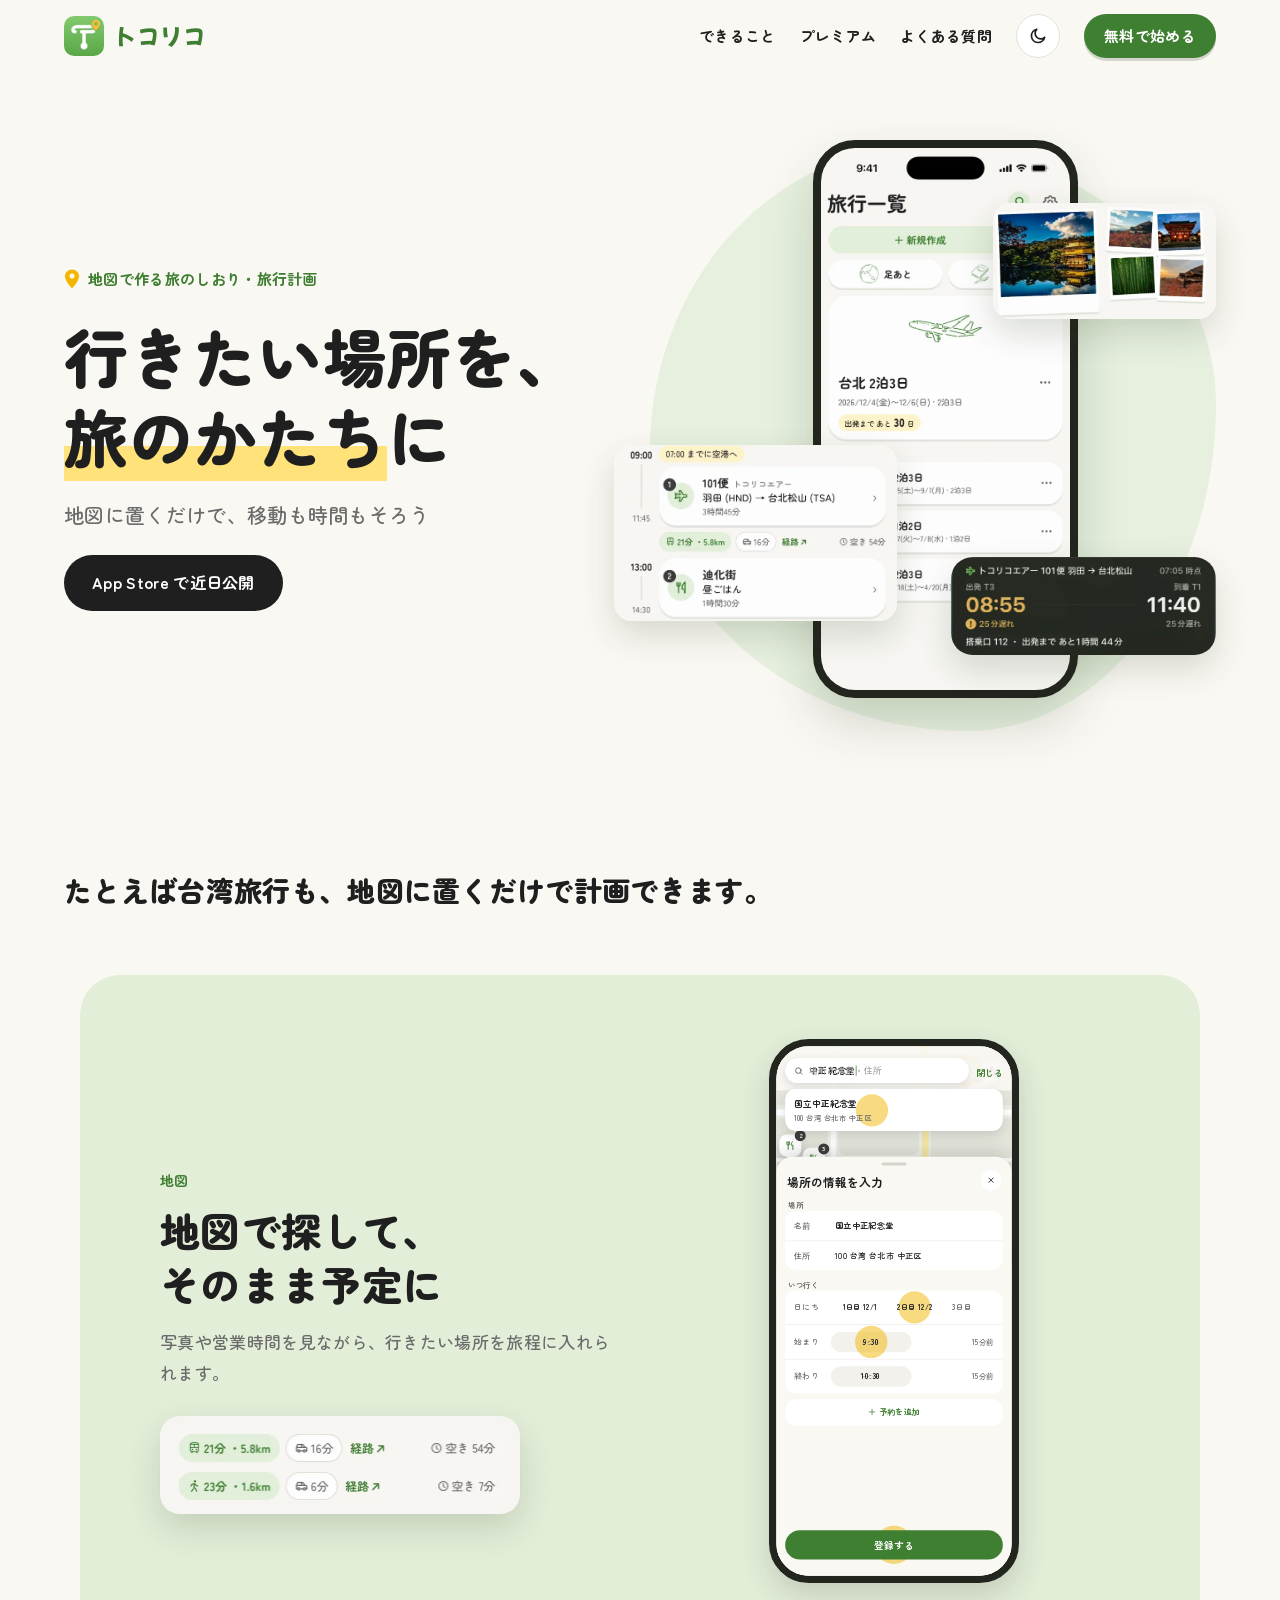
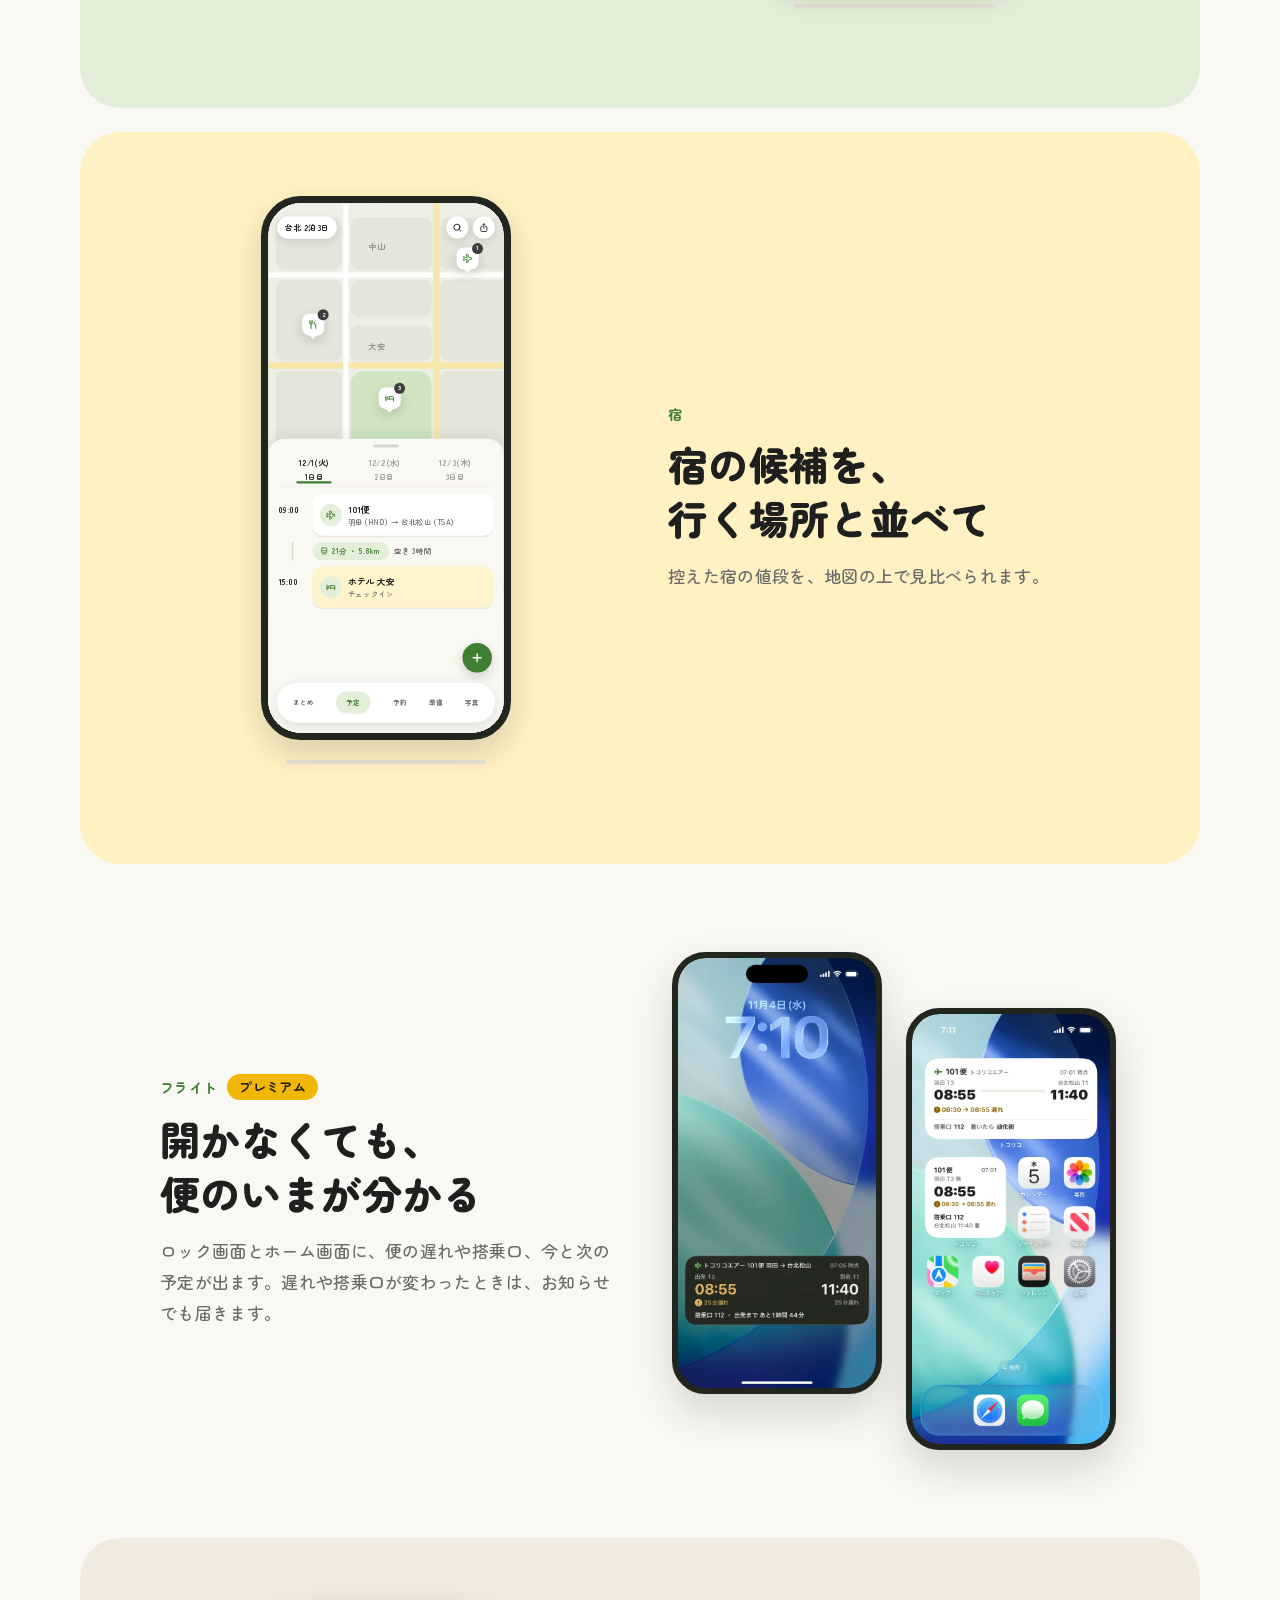
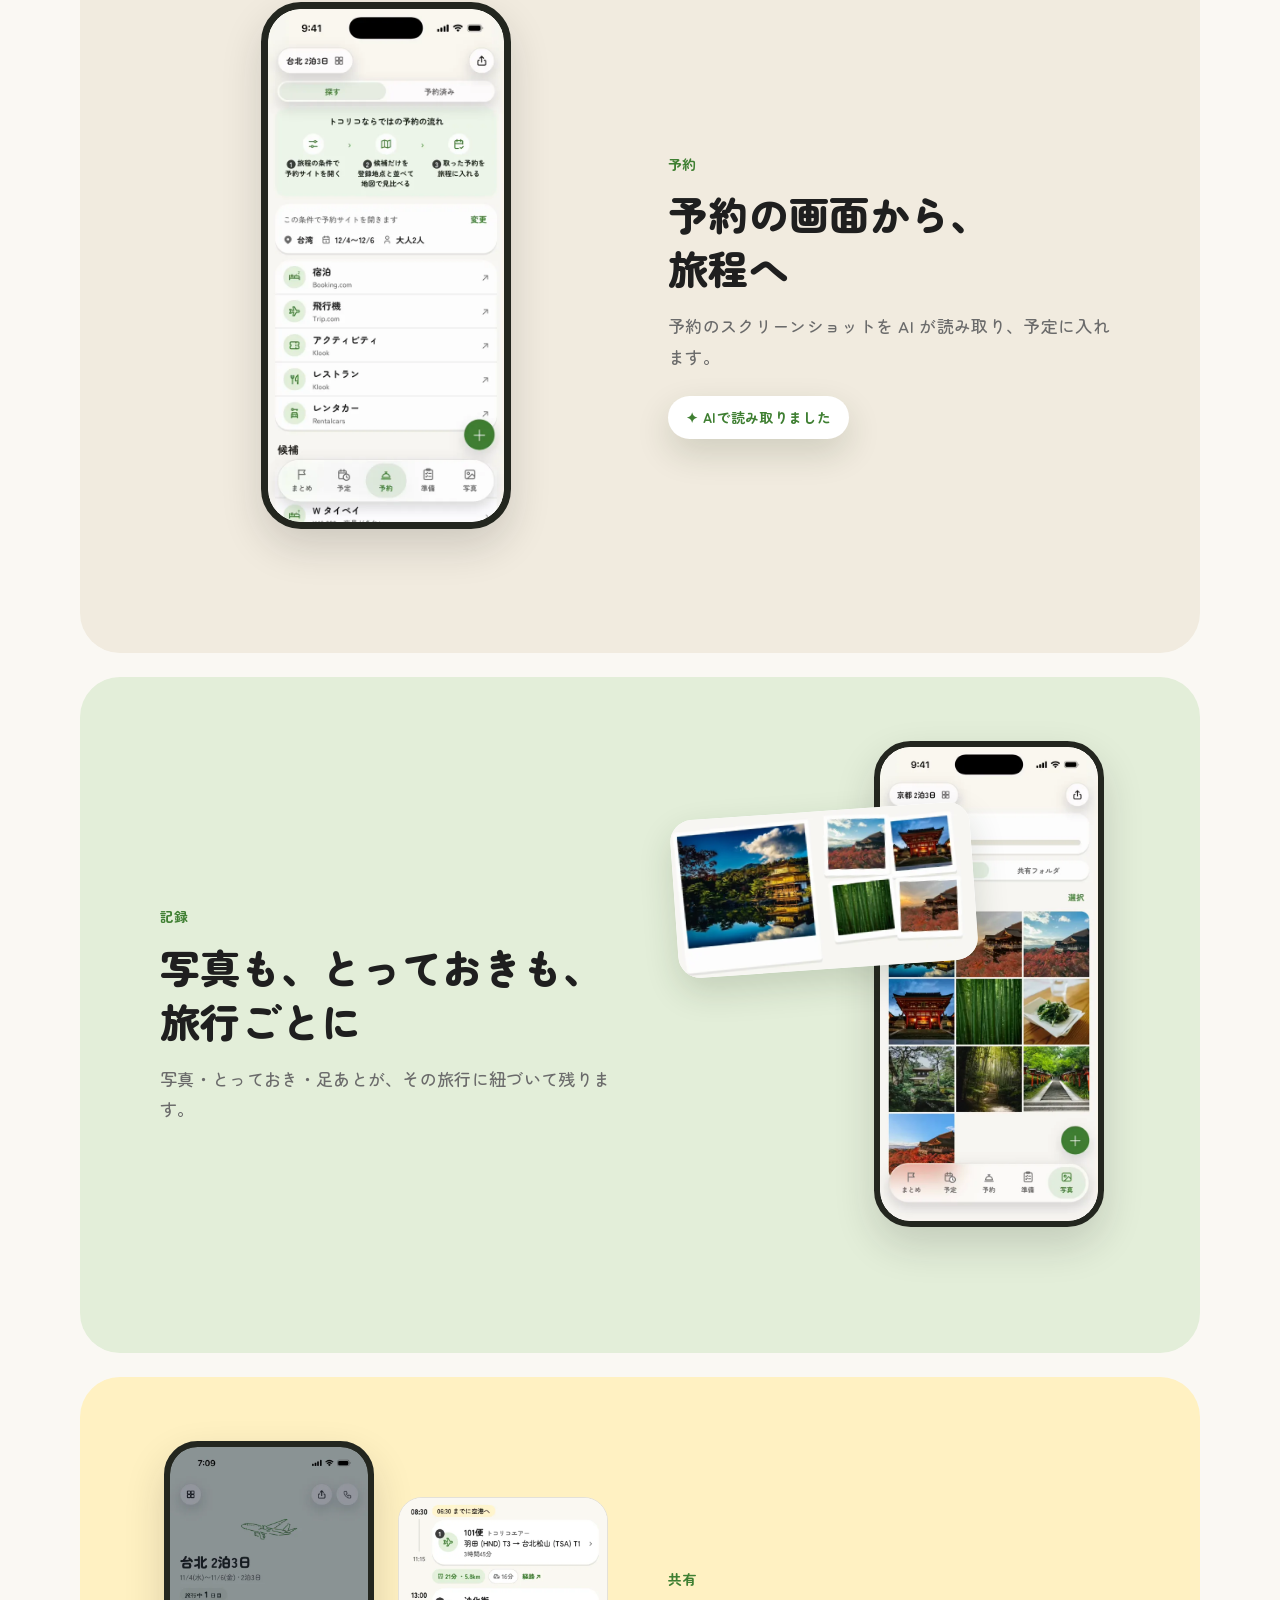
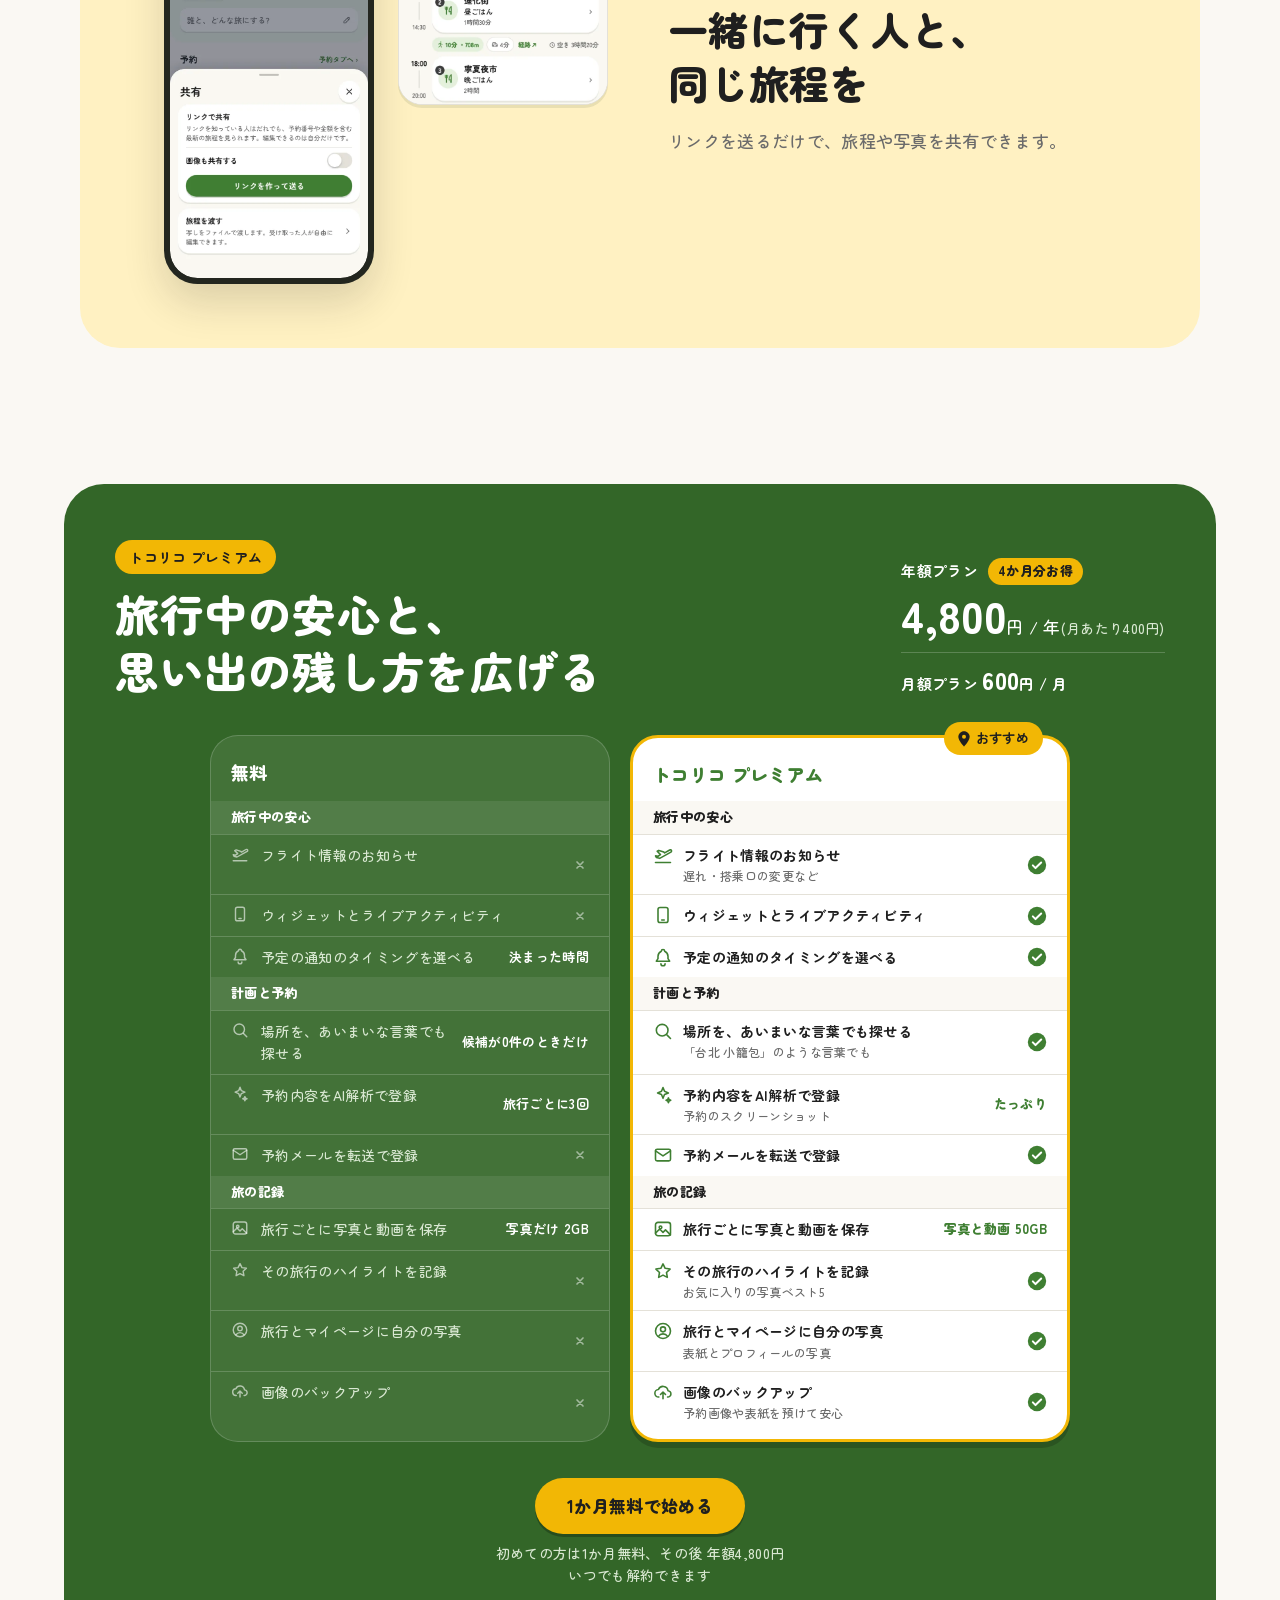
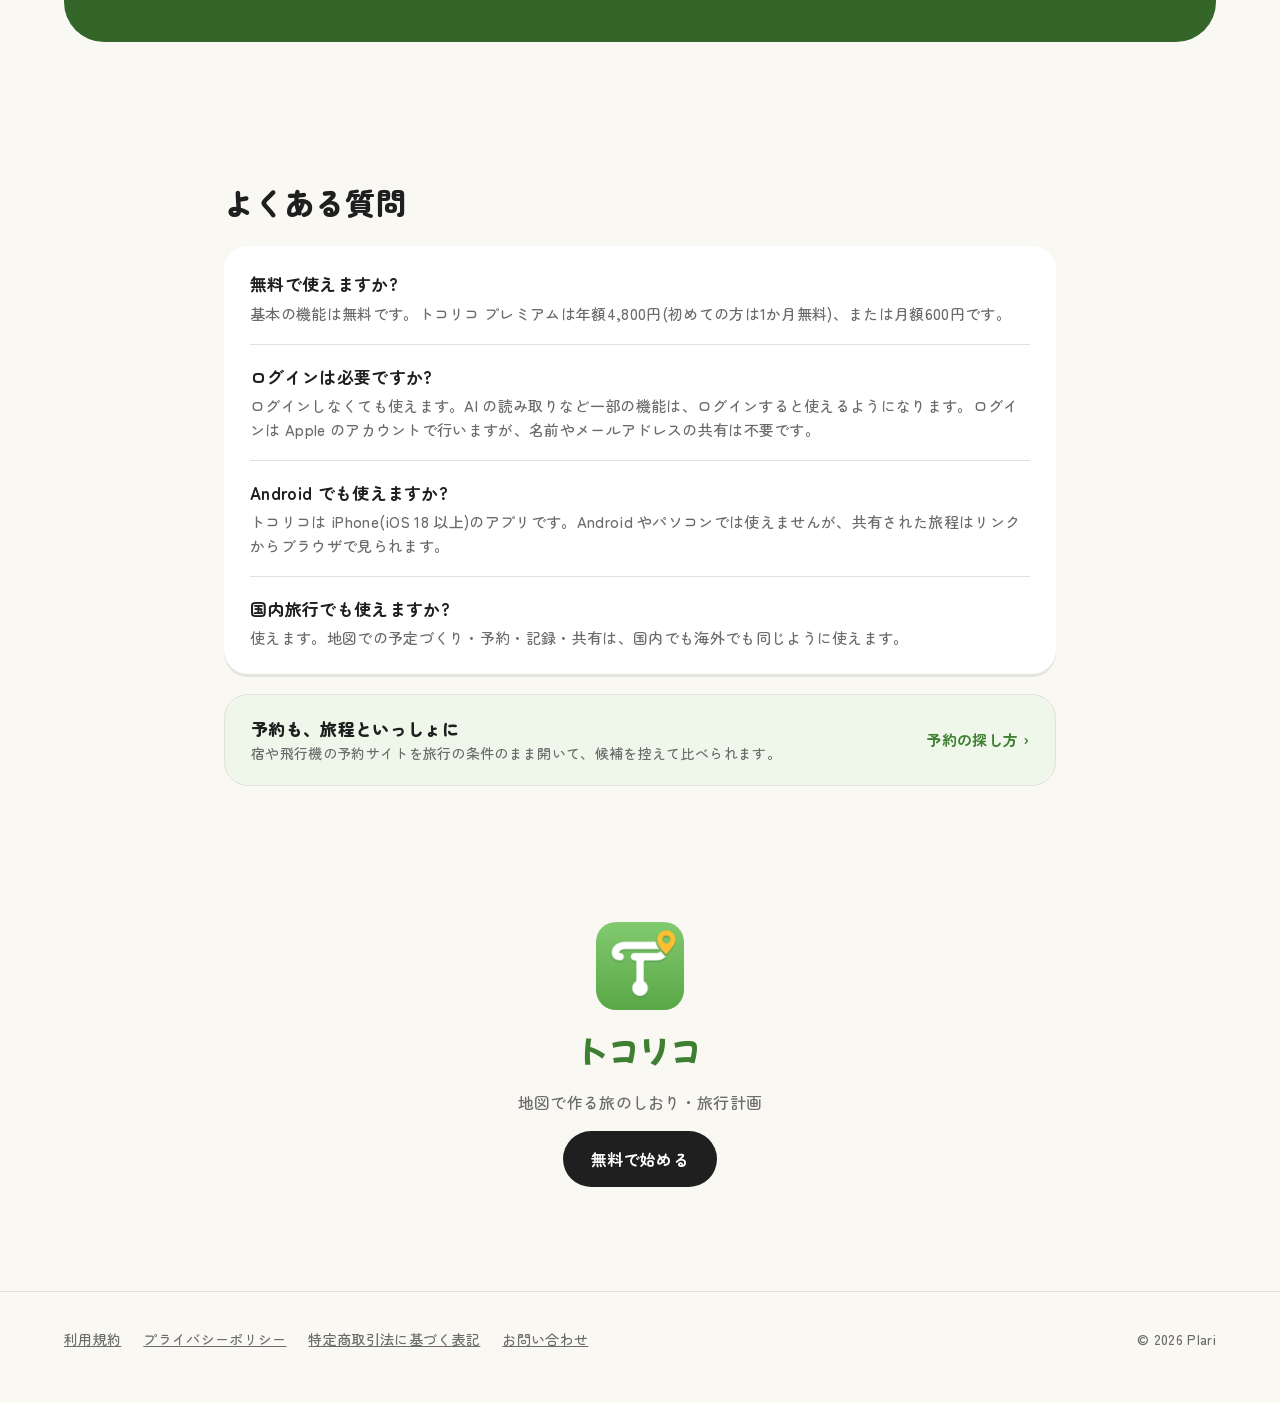
==== commit 6e02cb7d: "比べる表の形(スマホはアプリと同じ1枚の表・パソコンは2枚のカードで左右の行をそろえる)とウィジェットの静止画(TB-359) Co-Authored-By: Claude Opus 5.5 <nor" ====
--- a/index.html
+++ b/index.html
@@ -18,7 +18,7 @@
 <meta name="twitter:card" content="summary_large_image">
 <link rel="icon" href="assets/icon-48.png" sizes="48x48" type="image/png">
 <link rel="apple-touch-icon" href="assets/icon-180.png">
-<link rel="stylesheet" href="assets/site.css?v=b09450bf1c">
+<link rel="stylesheet" href="assets/site.css?v=7edbcbd22f">
 <script>(function(){var t=null;try{t=sessionStorage.getItem('tc-theme')}catch(e){}if(t!=='light'&&t!=='dark'){t=(window.matchMedia&&matchMedia('(prefers-color-scheme: dark)').matches)?'dark':'light'}document.documentElement.setAttribute('data-theme',t)})();</script>
 <script type="application/ld+json">{"@context":"https://schema.org","@graph":[{"@type":"Organization","@id":"https://tocorico.jp/#plari","name":"Plari","url":"https://tocorico.jp/"},{"@type":"MobileApplication","@id":"https://tocorico.jp/#app","name":"トコリコ","alternateName":"Tocorico","url":"https://tocorico.jp/","operatingSystem":"iOS 18.0 以上","applicationCategory":"TravelApplication","description":"地図で作る旅のしおり・旅行計画のアプリ。地図に行きたい場所を置くだけで、移動時間や予定がそろいます。予約の読み取り・フライトの情報・旅の記録・旅程の共有もできます。","inLanguage":"ja","publisher":{"@id":"https://tocorico.jp/#plari"},"offers":[{"@type":"Offer","name":"無料","price":"0","priceCurrency":"JPY"},{"@type":"Offer","name":"トコリコ プレミアム 年額プラン","price":"4800","priceCurrency":"JPY","description":"初めての方は1か月無料"},{"@type":"Offer","name":"トコリコ プレミアム 月額プラン","price":"600","priceCurrency":"JPY"}]},{"@type":"FAQPage","@id":"https://tocorico.jp/#faq","mainEntity":[{"@type":"Question","name":"無料で使えますか?","acceptedAnswer":{"@type":"Answer","text":"基本の機能は無料です。トコリコ プレミアムは年額4,800円(初めての方は1か月無料)、または月額600円です。"}},{"@type":"Question","name":"ログインは必要ですか?","acceptedAnswer":{"@type":"Answer","text":"ログインしなくても使えます。AI の読み取りなど一部の機能は、ログインすると使えるようになります。ログインは Apple のアカウントで行いますが、名前やメールアドレスの共有は不要です。"}},{"@type":"Question","name":"Android でも使えますか?","acceptedAnswer":{"@type":"Answer","text":"トコリコは iPhone(iOS 18 以上)のアプリです。Android やパソコンでは使えませんが、共有された旅程はリンクからブラウザで見られます。"}},{"@type":"Question","name":"国内旅行でも使えますか?","acceptedAnswer":{"@type":"Answer","text":"使えます。地図での予定づくり・予約・記録・共有は、国内でも海外でも同じように使えます。"}}]},{"@type":"WebSite","@id":"https://tocorico.jp/#site","name":"トコリコ","url":"https://tocorico.jp/","inLanguage":"ja","publisher":{"@id":"https://tocorico.jp/#plari"}}]}</script>
 <style>
@@ -569,6 +569,7 @@
     <div class="plan-card"><h3>無料</h3><ul><li class="grp">旅行中の安心</li><li class="it"><svg class="ic" viewBox="0 0 24 24" aria-hidden="true"><path d="M14 9.5l6-3.5a1.5 1.5 0 0 1 1.5 2.6L8 16l-4-1-1-2 3 .5 3-2-4-4 2-1 6 2z"/><path d="M3 21h18"/></svg><span class="nm">フライト情報のお知らせ</span><svg class="no" viewBox="0 0 24 24" aria-label="なし" role="img"><path d="M8 8l8 8M16 8l-8 8"/></svg></li><li class="it"><svg class="ic" viewBox="0 0 24 24" aria-hidden="true"><rect x="6" y="3" width="12" height="18" rx="2.5"/><path d="M10.5 18h3"/></svg><span class="nm">ウィジェットとライブアクティビティ</span><svg class="no" viewBox="0 0 24 24" aria-label="なし" role="img"><path d="M8 8l8 8M16 8l-8 8"/></svg></li><li class="it"><svg class="ic" viewBox="0 0 24 24" aria-hidden="true"><path d="M10 5a2 2 0 1 1 4 0a7 7 0 0 1 4 6v3l2 3H4l2-3v-3a7 7 0 0 1 4-6"/><path d="M9.5 20a2.5 2.5 0 0 0 5 0"/></svg><span class="nm">予定の通知のタイミングを選べる</span><span class="val">決まった時間</span></li><li class="grp">計画と予約</li><li class="it"><svg class="ic" viewBox="0 0 24 24" aria-hidden="true"><circle cx="11" cy="11" r="7"/><path d="M21 21l-4.35-4.35"/></svg><span class="nm">場所を、あいまいな言葉でも探せる</span><span class="val">候補が0件のときだけ</span></li><li class="it"><svg class="ic" viewBox="0 0 24 24" aria-hidden="true"><path d="M12 3l1.8 4.6L18.5 9.5l-4.7 1.9L12 16l-1.8-4.6L5.5 9.5l4.7-1.9z"/><path d="M18.5 15.5l.8 2 2 .8-2 .8-.8 2-.8-2-2-.8 2-.8z"/></svg><span class="nm">予約内容をAI解析で登録</span><span class="val">旅行ごとに3回</span></li><li class="it"><svg class="ic" viewBox="0 0 24 24" aria-hidden="true"><rect x="3" y="5" width="18" height="14" rx="2"/><path d="M3 7l9 6 9-6"/></svg><span class="nm">予約メールを転送で登録</span><svg class="no" viewBox="0 0 24 24" aria-label="なし" role="img"><path d="M8 8l8 8M16 8l-8 8"/></svg></li><li class="grp">旅の記録</li><li class="it"><svg class="ic" viewBox="0 0 24 24" aria-hidden="true"><rect x="3" y="4" width="18" height="16" rx="3"/><circle cx="9" cy="10" r="1.6"/><path d="M3 17l5-5 4 4 3-3 6 6"/></svg><span class="nm">旅行ごとに写真と動画を保存</span><span class="val">写真だけ 2GB</span></li><li class="it"><svg class="ic" viewBox="0 0 24 24" aria-hidden="true"><path d="M12 3.5l2.6 5.3 5.9.9-4.3 4.1 1 5.8L12 16.9l-5.2 2.7 1-5.8L3.5 9.7l5.9-.9z"/></svg><span class="nm">その旅行のハイライトを記録</span><svg class="no" viewBox="0 0 24 24" aria-label="なし" role="img"><path d="M8 8l8 8M16 8l-8 8"/></svg></li><li class="it"><svg class="ic" viewBox="0 0 24 24" aria-hidden="true"><circle cx="12" cy="12" r="9"/><circle cx="12" cy="10" r="3"/><path d="M6.5 18.5a6.5 6.5 0 0 1 11 0"/></svg><span class="nm">旅行とマイページに自分の写真</span><svg class="no" viewBox="0 0 24 24" aria-label="なし" role="img"><path d="M8 8l8 8M16 8l-8 8"/></svg></li><li class="it"><svg class="ic" viewBox="0 0 24 24" aria-hidden="true"><path d="M7 18a4.5 4.5 0 0 1-.5-9 6 6 0 0 1 11.5 1.5A3.75 3.75 0 0 1 17.5 18"/><path d="M12 12v8M9 15l3-3 3 3"/></svg><span class="nm">画像のバックアップ</span><svg class="no" viewBox="0 0 24 24" aria-label="なし" role="img"><path d="M8 8l8 8M16 8l-8 8"/></svg></li></ul></div>
     <div class="plan-card plan-card--pr"><span class="recommend"><svg viewBox="0 0 72 96" aria-hidden="true"><path d="M36 2C17 2 2 17 2 35c0 24 34 59 34 59s34-35 34-59C70 17 55 2 36 2z" fill="var(--on-yellow)"/><circle cx="36" cy="34" r="12" fill="var(--yellow)"/></svg>おすすめ</span><h3>トコリコ プレミアム</h3><ul><li class="grp">旅行中の安心</li><li class="it"><svg class="ic" viewBox="0 0 24 24" aria-hidden="true"><path d="M14 9.5l6-3.5a1.5 1.5 0 0 1 1.5 2.6L8 16l-4-1-1-2 3 .5 3-2-4-4 2-1 6 2z"/><path d="M3 21h18"/></svg><span class="nm">フライト情報のお知らせ<small>遅れ・搭乗口の変更など</small></span><svg class="yes" viewBox="0 0 24 24" aria-label="あり" role="img"><circle cx="12" cy="12" r="11"/><path d="M7 12.5l3.2 3.2L17 9"/></svg></li><li class="it"><svg class="ic" viewBox="0 0 24 24" aria-hidden="true"><rect x="6" y="3" width="12" height="18" rx="2.5"/><path d="M10.5 18h3"/></svg><span class="nm">ウィジェットとライブアクティビティ</span><svg class="yes" viewBox="0 0 24 24" aria-label="あり" role="img"><circle cx="12" cy="12" r="11"/><path d="M7 12.5l3.2 3.2L17 9"/></svg></li><li class="it"><svg class="ic" viewBox="0 0 24 24" aria-hidden="true"><path d="M10 5a2 2 0 1 1 4 0a7 7 0 0 1 4 6v3l2 3H4l2-3v-3a7 7 0 0 1 4-6"/><path d="M9.5 20a2.5 2.5 0 0 0 5 0"/></svg><span class="nm">予定の通知のタイミングを選べる</span><svg class="yes" viewBox="0 0 24 24" aria-label="あり" role="img"><circle cx="12" cy="12" r="11"/><path d="M7 12.5l3.2 3.2L17 9"/></svg></li><li class="grp">計画と予約</li><li class="it"><svg class="ic" viewBox="0 0 24 24" aria-hidden="true"><circle cx="11" cy="11" r="7"/><path d="M21 21l-4.35-4.35"/></svg><span class="nm">場所を、あいまいな言葉でも探せる<small>「台北 小籠包」のような言葉でも</small></span><svg class="yes" viewBox="0 0 24 24" aria-label="あり" role="img"><circle cx="12" cy="12" r="11"/><path d="M7 12.5l3.2 3.2L17 9"/></svg></li><li class="it"><svg class="ic" viewBox="0 0 24 24" aria-hidden="true"><path d="M12 3l1.8 4.6L18.5 9.5l-4.7 1.9L12 16l-1.8-4.6L5.5 9.5l4.7-1.9z"/><path d="M18.5 15.5l.8 2 2 .8-2 .8-.8 2-.8-2-2-.8 2-.8z"/></svg><span class="nm">予約内容をAI解析で登録<small>予約のスクリーンショット</small></span><span class="val">たっぷり</span></li><li class="it"><svg class="ic" viewBox="0 0 24 24" aria-hidden="true"><rect x="3" y="5" width="18" height="14" rx="2"/><path d="M3 7l9 6 9-6"/></svg><span class="nm">予約メールを転送で登録</span><svg class="yes" viewBox="0 0 24 24" aria-label="あり" role="img"><circle cx="12" cy="12" r="11"/><path d="M7 12.5l3.2 3.2L17 9"/></svg></li><li class="grp">旅の記録</li><li class="it"><svg class="ic" viewBox="0 0 24 24" aria-hidden="true"><rect x="3" y="4" width="18" height="16" rx="3"/><circle cx="9" cy="10" r="1.6"/><path d="M3 17l5-5 4 4 3-3 6 6"/></svg><span class="nm">旅行ごとに写真と動画を保存</span><span class="val">写真と動画 50GB</span></li><li class="it"><svg class="ic" viewBox="0 0 24 24" aria-hidden="true"><path d="M12 3.5l2.6 5.3 5.9.9-4.3 4.1 1 5.8L12 16.9l-5.2 2.7 1-5.8L3.5 9.7l5.9-.9z"/></svg><span class="nm">その旅行のハイライトを記録<small>お気に入りの写真ベスト5</small></span><svg class="yes" viewBox="0 0 24 24" aria-label="あり" role="img"><circle cx="12" cy="12" r="11"/><path d="M7 12.5l3.2 3.2L17 9"/></svg></li><li class="it"><svg class="ic" viewBox="0 0 24 24" aria-hidden="true"><circle cx="12" cy="12" r="9"/><circle cx="12" cy="10" r="3"/><path d="M6.5 18.5a6.5 6.5 0 0 1 11 0"/></svg><span class="nm">旅行とマイページに自分の写真<small>表紙とプロフィールの写真</small></span><svg class="yes" viewBox="0 0 24 24" aria-label="あり" role="img"><circle cx="12" cy="12" r="11"/><path d="M7 12.5l3.2 3.2L17 9"/></svg></li><li class="it"><svg class="ic" viewBox="0 0 24 24" aria-hidden="true"><path d="M7 18a4.5 4.5 0 0 1-.5-9 6 6 0 0 1 11.5 1.5A3.75 3.75 0 0 1 17.5 18"/><path d="M12 12v8M9 15l3-3 3 3"/></svg><span class="nm">画像のバックアップ<small>予約画像や表紙を預けて安心</small></span><svg class="yes" viewBox="0 0 24 24" aria-label="あり" role="img"><circle cx="12" cy="12" r="11"/><path d="M7 12.5l3.2 3.2L17 9"/></svg></li></ul></div>
   </div>
+  <div class="premium-compare" role="table" aria-label="無料とトコリコ プレミアムの比べ"><div class="pc-group" role="row"><span class="pc-group-name" role="rowheader">旅行中の安心</span><span class="pc-free" role="columnheader">無料</span><span class="pc-prem pc-prem-head" role="columnheader">プレミアム</span></div><div class="pc-row" role="row"><span class="pc-icon" aria-hidden="true"><svg viewBox="0 0 24 24"><path d="M14 9.5l6-3.5a1.5 1.5 0 0 1 1.5 2.6L8 16l-4-1-1-2 3 .5 3-2-4-4 2-1 6 2z"/><path d="M3 21h18"/></svg></span><span class="pc-name" role="cell">フライト情報のお知らせ<span class="pc-note">遅れ・搭乗口の変更など</span></span><span class="pc-free" role="cell"><svg class="no" viewBox="0 0 24 24" aria-label="なし" role="img"><path d="M8 8l8 8M16 8l-8 8"/></svg></span><span class="pc-prem" role="cell"><svg class="yes" viewBox="0 0 24 24" aria-label="あり" role="img"><circle cx="12" cy="12" r="11"/><path d="M7 12.5l3.2 3.2L17 9"/></svg></span></div><div class="pc-row" role="row"><span class="pc-icon" aria-hidden="true"><svg viewBox="0 0 24 24"><rect x="6" y="3" width="12" height="18" rx="2.5"/><path d="M10.5 18h3"/></svg></span><span class="pc-name" role="cell">ウィジェットとライブアクティビティ</span><span class="pc-free" role="cell"><svg class="no" viewBox="0 0 24 24" aria-label="なし" role="img"><path d="M8 8l8 8M16 8l-8 8"/></svg></span><span class="pc-prem" role="cell"><svg class="yes" viewBox="0 0 24 24" aria-label="あり" role="img"><circle cx="12" cy="12" r="11"/><path d="M7 12.5l3.2 3.2L17 9"/></svg></span></div><div class="pc-row" role="row"><span class="pc-icon" aria-hidden="true"><svg viewBox="0 0 24 24"><path d="M10 5a2 2 0 1 1 4 0a7 7 0 0 1 4 6v3l2 3H4l2-3v-3a7 7 0 0 1 4-6"/><path d="M9.5 20a2.5 2.5 0 0 0 5 0"/></svg></span><span class="pc-name" role="cell">予定の通知のタイミングを選べる</span><span class="pc-free" role="cell"><span class="pc-amount"><span class="premium-note-part">決まった</span><span class="premium-note-part">時間</span></span></span><span class="pc-prem" role="cell"><svg class="yes" viewBox="0 0 24 24" aria-label="あり" role="img"><circle cx="12" cy="12" r="11"/><path d="M7 12.5l3.2 3.2L17 9"/></svg></span></div><div class="pc-group" role="row"><span class="pc-group-name" role="rowheader">計画と予約</span><span class="pc-free" role="columnheader"></span><span class="pc-prem" role="columnheader"></span></div><div class="pc-row" role="row"><span class="pc-icon" aria-hidden="true"><svg viewBox="0 0 24 24"><circle cx="11" cy="11" r="7"/><path d="M21 21l-4.35-4.35"/></svg></span><span class="pc-name" role="cell">場所を、あいまいな言葉でも探せる<span class="pc-note"><span class="premium-note-part">「台北 小籠包」</span><span class="premium-note-part">のような言葉でも</span></span></span><span class="pc-free" role="cell"><span class="pc-amount"><span class="premium-note-part">候補が</span><span class="premium-note-part">0件の</span><span class="premium-note-part">ときだけ</span></span></span><span class="pc-prem" role="cell"><svg class="yes" viewBox="0 0 24 24" aria-label="あり" role="img"><circle cx="12" cy="12" r="11"/><path d="M7 12.5l3.2 3.2L17 9"/></svg></span></div><div class="pc-row" role="row"><span class="pc-icon" aria-hidden="true"><svg viewBox="0 0 24 24"><path d="M12 3l1.8 4.6L18.5 9.5l-4.7 1.9L12 16l-1.8-4.6L5.5 9.5l4.7-1.9z"/><path d="M18.5 15.5l.8 2 2 .8-2 .8-.8 2-.8-2-2-.8 2-.8z"/></svg></span><span class="pc-name" role="cell">予約内容をAI解析で登録<span class="pc-note">予約のスクリーンショット</span></span><span class="pc-free" role="cell"><span class="pc-amount"><span class="premium-note-part">旅行ごと</span><span class="premium-note-part">に3回</span></span></span><span class="pc-prem" role="cell"><span class="pc-amount">たっぷり</span></span></div><div class="pc-row" role="row"><span class="pc-icon" aria-hidden="true"><svg viewBox="0 0 24 24"><rect x="3" y="5" width="18" height="14" rx="2"/><path d="M3 7l9 6 9-6"/></svg></span><span class="pc-name" role="cell">予約メールを転送で登録</span><span class="pc-free" role="cell"><svg class="no" viewBox="0 0 24 24" aria-label="なし" role="img"><path d="M8 8l8 8M16 8l-8 8"/></svg></span><span class="pc-prem" role="cell"><svg class="yes" viewBox="0 0 24 24" aria-label="あり" role="img"><circle cx="12" cy="12" r="11"/><path d="M7 12.5l3.2 3.2L17 9"/></svg></span></div><div class="pc-group" role="row"><span class="pc-group-name" role="rowheader">旅の記録</span><span class="pc-free" role="columnheader"></span><span class="pc-prem" role="columnheader"></span></div><div class="pc-row" role="row"><span class="pc-icon" aria-hidden="true"><svg viewBox="0 0 24 24"><rect x="3" y="4" width="18" height="16" rx="3"/><circle cx="9" cy="10" r="1.6"/><path d="M3 17l5-5 4 4 3-3 6 6"/></svg></span><span class="pc-name" role="cell">旅行ごとに写真と動画を保存</span><span class="pc-free" role="cell"><span class="pc-amount">写真だけ 2GB</span></span><span class="pc-prem" role="cell"><span class="pc-amount">写真と動画 50GB</span></span></div><div class="pc-row" role="row"><span class="pc-icon" aria-hidden="true"><svg viewBox="0 0 24 24"><path d="M12 3.5l2.6 5.3 5.9.9-4.3 4.1 1 5.8L12 16.9l-5.2 2.7 1-5.8L3.5 9.7l5.9-.9z"/></svg></span><span class="pc-name" role="cell">その旅行のハイライトを記録<span class="pc-note">お気に入りの写真ベスト5</span></span><span class="pc-free" role="cell"><svg class="no" viewBox="0 0 24 24" aria-label="なし" role="img"><path d="M8 8l8 8M16 8l-8 8"/></svg></span><span class="pc-prem" role="cell"><svg class="yes" viewBox="0 0 24 24" aria-label="あり" role="img"><circle cx="12" cy="12" r="11"/><path d="M7 12.5l3.2 3.2L17 9"/></svg></span></div><div class="pc-row" role="row"><span class="pc-icon" aria-hidden="true"><svg viewBox="0 0 24 24"><circle cx="12" cy="12" r="9"/><circle cx="12" cy="10" r="3"/><path d="M6.5 18.5a6.5 6.5 0 0 1 11 0"/></svg></span><span class="pc-name" role="cell">旅行とマイページに自分の写真<span class="pc-note">表紙とプロフィールの写真</span></span><span class="pc-free" role="cell"><svg class="no" viewBox="0 0 24 24" aria-label="なし" role="img"><path d="M8 8l8 8M16 8l-8 8"/></svg></span><span class="pc-prem" role="cell"><svg class="yes" viewBox="0 0 24 24" aria-label="あり" role="img"><circle cx="12" cy="12" r="11"/><path d="M7 12.5l3.2 3.2L17 9"/></svg></span></div><div class="pc-row" role="row"><span class="pc-icon" aria-hidden="true"><svg viewBox="0 0 24 24"><path d="M7 18a4.5 4.5 0 0 1-.5-9 6 6 0 0 1 11.5 1.5A3.75 3.75 0 0 1 17.5 18"/><path d="M12 12v8M9 15l3-3 3 3"/></svg></span><span class="pc-name" role="cell">画像のバックアップ<span class="pc-note">予約画像や表紙を預けて安心</span></span><span class="pc-free" role="cell"><svg class="no" viewBox="0 0 24 24" aria-label="なし" role="img"><path d="M8 8l8 8M16 8l-8 8"/></svg></span><span class="pc-prem" role="cell"><svg class="yes" viewBox="0 0 24 24" aria-label="あり" role="img"><circle cx="12" cy="12" r="11"/><path d="M7 12.5l3.2 3.2L17 9"/></svg></span></div></div>
   <div class="premium-cta"><a class="btn btn--yellow" href="app">1か月無料で始める</a><p>初めての方は1か月無料、その後 年額4,800円<br>いつでも解約できます</p></div>
 </div></section><section class="faq" id="faq">
   <h2>よくある質問</h2>
@@ -589,6 +590,6 @@
   <p class="copy">© 2026 Plari</p>
   
 </div></footer>
-<script src="assets/site.js?v=b09450bf1c" defer></script>
+<script src="assets/site.js?v=7edbcbd22f" defer></script>
 </body>
 </html>
--- a/assets/site.css
+++ b/assets/site.css
@@ -1,6 +1,6 @@
 /* トコリコのホームページ(tocorico.jp。TB-335)の見た目。見本は AI秘書/10_たびしるべ/resources/ホームページ_見本_2026-11-04/(Claude Design の書き出し)。
    色は Plari Design System の値(見本の色)を :root の変数だけで持つ。夜の色は [data-theme="dark"] だけが持つ(アプリの tokens.css と同じ考え方)。
-   字は Zen Maru Gothic(500・700・900)、ロゴの「トコリコ」だけ Mochiy Pop One。どちらも組み立てで使う文字だけに切り出したもの(build.mjs)。12px より小さい字は作らない */
+   字は Zen Maru Gothic(500・700・900)、ロゴの「トコリコ」だけ Mochiy Pop One。どちらも組み立てで使う文字だけに切り出したもの(build.mjs)。12px より小さい字は作らない(例外はスマホの比べる表だけ=アプリの購入画面の表と同じ 補足 11px・量の文字 10px。TB-359) */
 @font-face{font-family:"Zen Maru Gothic";font-weight:500;font-style:normal;font-display:swap;src:url("fonts/zmg-500.woff2") format("woff2")}
 @font-face{font-family:"Zen Maru Gothic";font-weight:700;font-style:normal;font-display:swap;src:url("fonts/zmg-700.woff2") format("woff2")}
 @font-face{font-family:"Zen Maru Gothic";font-weight:900;font-style:normal;font-display:swap;src:url("fonts/zmg-900.woff2") format("woff2")}
@@ -14,6 +14,7 @@
   --store:#1F1F1F;--store-ink:#FFFFFF;
   --pr-bg:#336628;--pr-sub:#D9E8D2;--yellow:#F2B705;--on-yellow:#1F1F1F;--badge:#3D3D3D;--on-badge:#FFFFFF;--bezel:#23261F;
   --float-shadow:0 8px 24px rgba(31,31,31,.14);--phone-shadow:0 18px 40px rgba(31,31,31,.16);--header-bg:rgba(250,248,243,.88);
+  --premium-col:rgba(242,183,5,.14); /* 比べる表のプレミアムの列の淡い黄色(アプリの tokens.css と同じ。昼夜で変えない) */
   --white-08:rgba(255,255,255,.08);--white-18:rgba(255,255,255,.18);--white-20:rgba(255,255,255,.2);--white-50:rgba(255,255,255,.5);--white-60:rgba(255,255,255,.6);
   --pr-card-shadow:0 6px 0 rgba(0,0,0,.18);--pr-btn-shadow:0 3px 0 rgba(0,0,0,.25);
   /* 動画1・2の絵(illust-*.html)の色。アプリの昼の色(tokens.css)に合わせる */
@@ -193,28 +194,57 @@
 .price-year small{font-size:14px;color:var(--pr-sub)}
 .price-month{margin:6px 0 0;padding-top:8px;border-top:1px solid var(--white-20);font-size:15px;font-weight:700}
 .price-month b{font-size:24px;font-weight:900}
-.compare{display:flex;flex-wrap:wrap;justify-content:center;align-items:stretch;gap:20px}
-.plan-card{flex:1 1 300px;max-width:400px;border-radius:28px;background:var(--white-08);border:1px solid var(--white-18);padding:26px;display:flex;flex-direction:column;gap:14px;margin-top:16px}
-.plan-card--pr{position:relative;flex:1 1 320px;max-width:440px;background:var(--card);border:3px solid var(--yellow);box-shadow:var(--pr-card-shadow);margin-top:0}
-.plan-card h3{margin:0;font-size:18px;font-weight:900;color:#FFFFFF}
+.compare{display:grid;grid-template-columns:minmax(0,400px) minmax(0,440px);justify-content:center;column-gap:20px;align-items:stretch}
+/* パソコン:2枚のカード。アプリの表と同じ行の間の線とまとまりの帯。左右の行の高さをそろえて同じ項目を横一列に(decisions.md 2026-11-06「(ホームページ)比べる表のパソコンの形」。見出し1+まとまり3+項目10=14行) */
+.plan-card{min-width:0;border-radius:28px;background:var(--white-08);border:1px solid var(--white-18);display:flex;flex-direction:column}
+.plan-card--pr{position:relative;background:var(--card);border:3px solid var(--yellow);box-shadow:var(--pr-card-shadow)}
+.plan-card h3{margin:0;padding:22px 20px 12px;font-size:18px;font-weight:900;color:#FFFFFF}
 .plan-card--pr h3{color:var(--green)}
 .recommend{position:absolute;top:-16px;right:24px;display:inline-flex;align-items:center;gap:6px;padding:6px 14px;border-radius:999px;background:var(--yellow);color:var(--on-yellow);font-size:13px;font-weight:700}
 .recommend svg{width:12px;height:16px}
-.plan-card ul{margin:0;padding:0;list-style:none;display:flex;flex-direction:column;gap:12px}
-.plan-card .grp{font-size:13px;font-weight:900;color:#FFFFFF;padding-top:6px}
-.plan-card--pr .grp{color:var(--green)}
-.plan-card .it{display:flex;align-items:flex-start;gap:10px;font-size:14px;font-weight:500;color:var(--pr-sub)}
-.plan-card--pr .it{font-weight:700;color:var(--ink)}
-.it .ic{flex:none;margin-top:1px;width:18px;height:18px;fill:none;stroke:var(--white-60);stroke-width:1.9;stroke-linecap:round;stroke-linejoin:round}
+.plan-card ul{margin:0;padding:0;list-style:none}
+.plan-card .grp{padding:6px 20px;font-size:13px;font-weight:900;color:#FFFFFF;background:var(--white-08)}
+.plan-card--pr .grp{color:var(--ink);background:var(--bg)}
+.plan-card .it{display:grid;grid-template-columns:20px minmax(0,1fr) auto;column-gap:10px;align-items:start;padding:9px 20px;border-top:1px solid var(--white-18);font-size:14px;font-weight:500;color:var(--pr-sub)}
+.plan-card--pr .it{border-top-color:var(--border);font-weight:700;color:var(--ink)}
+.plan-card .it:last-child{padding-bottom:16px}
+.it .ic{margin-top:1px;width:18px;height:18px;fill:none;stroke:var(--white-60);stroke-width:1.9;stroke-linecap:round;stroke-linejoin:round}
 .plan-card--pr .it .ic{width:20px;height:20px;stroke:var(--green)}
-.it .nm{flex:1;min-width:0}
+.it .nm{min-width:0}
 .it .nm small{display:block;font-size:12px;font-weight:500;color:var(--sub)}
+.it .val,.it .no,.it .yes{align-self:center}
 .it .val{font-size:13px;font-weight:700;color:#FFFFFF;white-space:nowrap}
 .plan-card--pr .it .val{font-weight:900;color:var(--green)}
-.it .no{flex:none;width:18px;height:18px;fill:none;stroke:var(--white-50);stroke-width:2.2;stroke-linecap:round}
-.it .yes{flex:none;width:20px;height:20px}
+.it .no{width:18px;height:18px;fill:none;stroke:var(--white-50);stroke-width:2.2;stroke-linecap:round}
+.it .yes{width:20px;height:20px}
 .it .yes circle{fill:var(--green)}
 .it .yes path{fill:none;stroke:var(--card);stroke-width:2.4;stroke-linecap:round;stroke-linejoin:round}
+@supports (grid-template-rows:subgrid){
+  .plan-card{display:grid;grid-row:span 14;grid-template-rows:subgrid}
+  .plan-card ul{display:contents}
+}
+/* スマホ:アプリの購入画面の表(src/styles/premium.css の .premium-compare・.pc-group・.pc-row)と同じ作りの1枚の表(decisions.md 2026-11-06「(ホームページ)比べる表の形」)。列は アイコン 28px/項目/無料 50px/プレミアム 72px */
+.premium-compare{display:none;background:var(--card);border:3px solid var(--yellow);border-radius:24px;overflow:hidden;letter-spacing:0}
+.pc-group{display:grid;grid-template-columns:minmax(0,1fr) 50px 72px;align-items:stretch;background:var(--bg)}
+.pc-group-name{padding:6px 12px;font-size:12px;font-weight:900;color:var(--ink);align-self:center}
+.pc-group:first-child .pc-group-name{padding:8px 12px}
+.pc-group .pc-free{display:flex;align-items:center;justify-content:center;padding:8px 4px;font-size:12px;font-weight:700;color:var(--sub)}
+.pc-group .pc-prem{background:var(--premium-col)}
+.pc-group .pc-prem-head{display:flex;align-items:center;justify-content:center;padding:8px 4px;font-size:12px;font-weight:900;color:var(--on-yellow);background:var(--yellow)}
+.pc-row{display:grid;grid-template-columns:28px minmax(0,1fr) 50px 72px;align-items:stretch;border-top:1px solid var(--border)}
+.pc-icon{display:flex;justify-content:center;padding-top:9px;color:var(--green)}
+.pc-icon svg{flex:none;width:17px;height:17px;margin-top:1px;fill:none;stroke:currentColor;stroke-width:1.9;stroke-linecap:round;stroke-linejoin:round}
+.pc-name{padding:7px 6px 7px 0;font-size:13px;font-weight:700;color:var(--ink);line-height:1.4}
+.pc-note{display:block;font-size:11px;font-weight:500;color:var(--sub)}
+.premium-note-part{display:inline-block}
+.pc-row .pc-free,.pc-row .pc-prem{display:flex;align-items:center;justify-content:center;padding:4px}
+.pc-row .pc-prem{background:var(--premium-col)}
+.pc-free .no{width:16px;height:16px;fill:none;stroke:var(--sub);stroke-width:2.2;stroke-linecap:round}
+.pc-prem .yes{width:18px;height:18px}
+.pc-prem .yes circle{fill:var(--green)}
+.pc-prem .yes path{fill:none;stroke:var(--card);stroke-width:2.4;stroke-linecap:round;stroke-linejoin:round}
+.pc-amount{font-size:10px;font-weight:700;color:var(--sub);text-align:center;line-height:1.3}
+.pc-prem .pc-amount{font-weight:900;color:var(--green)}
 .premium-cta{display:flex;flex-direction:column;align-items:center;gap:8px}
 .premium-cta p{margin:0;font-size:14px;font-weight:500;color:var(--pr-sub);text-align:center}
 
@@ -322,7 +352,8 @@
   .vfloat,.ill-float{padding:8px 12px;font-size:13px}
   .premium{padding:88px 16px 0}
   .premium-box{border-radius:32px;padding:36px 18px;gap:28px}
-  .plan-card{padding:20px 18px}
+  .compare{display:none}
+  .premium-compare{display:block}
   .faq{padding:88px 20px 0}
   .faq h2{font-size:24px}
   .faq-box{padding:4px 20px}
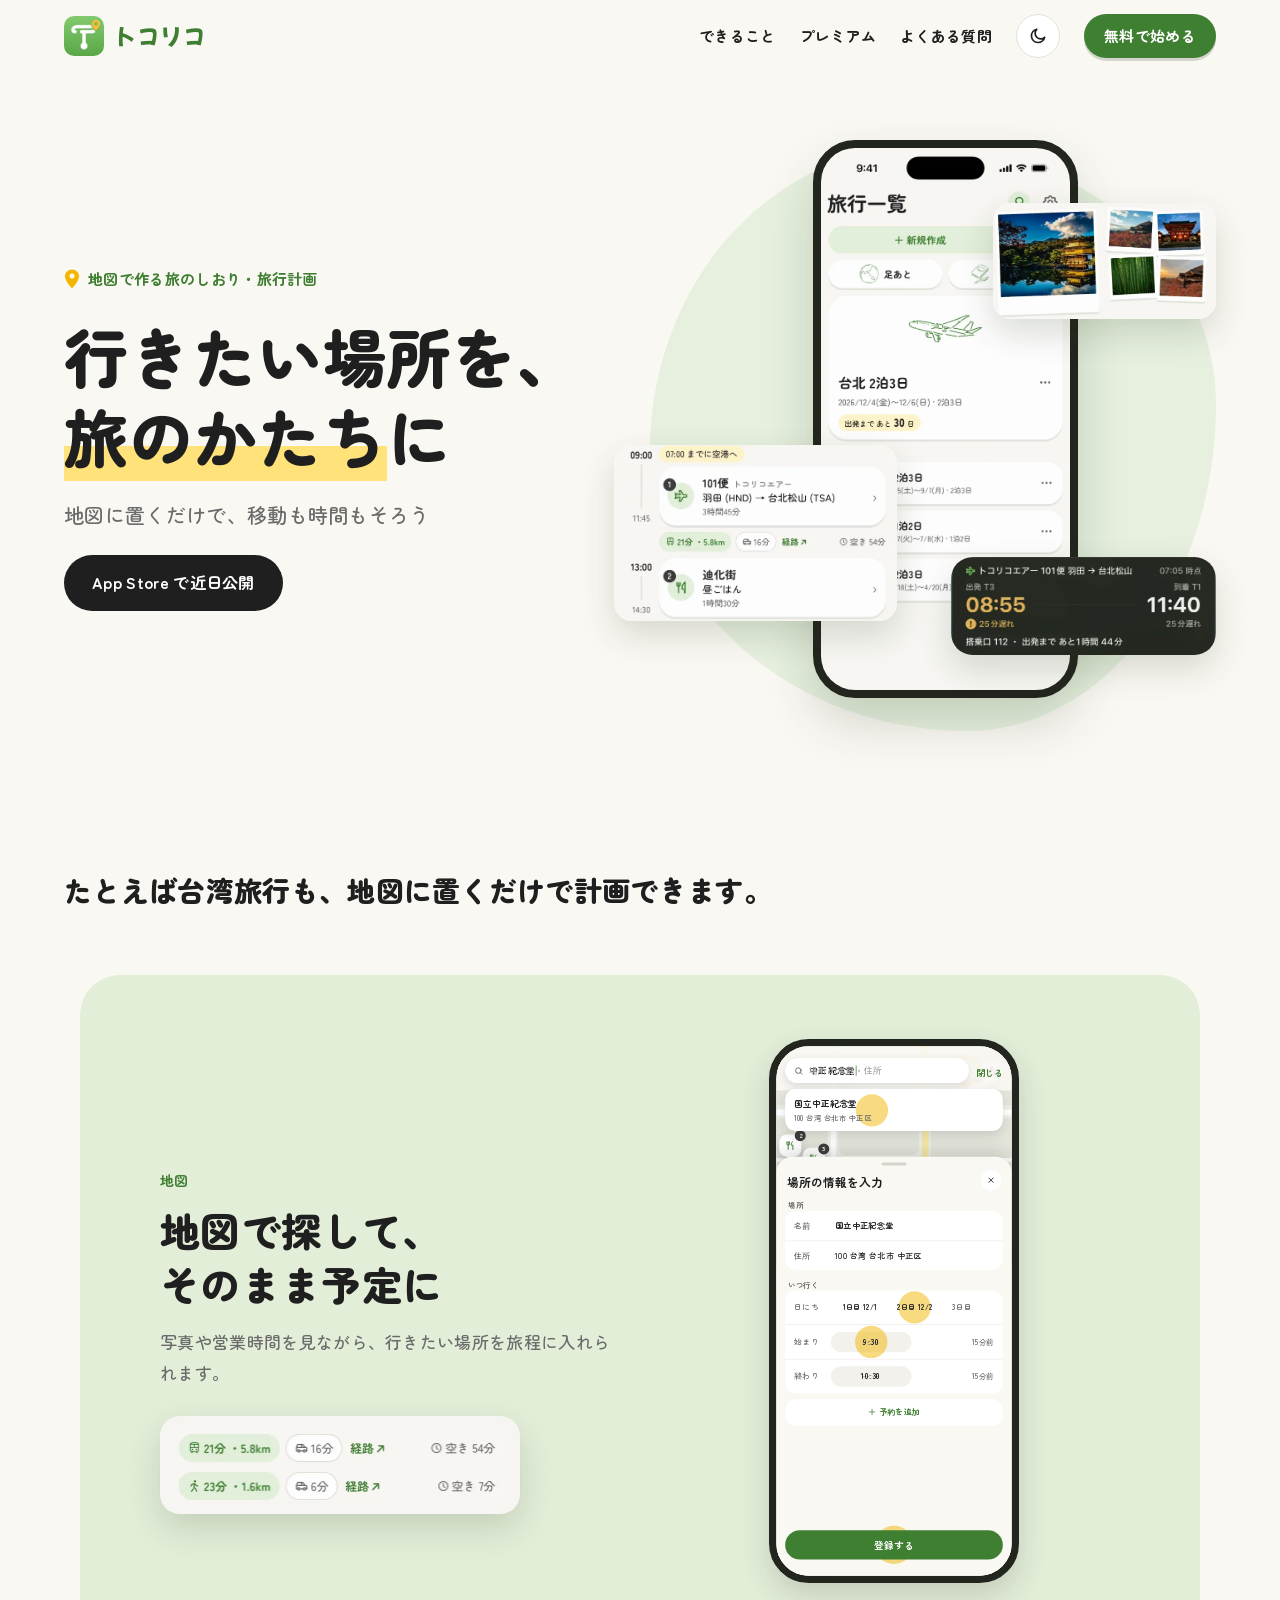
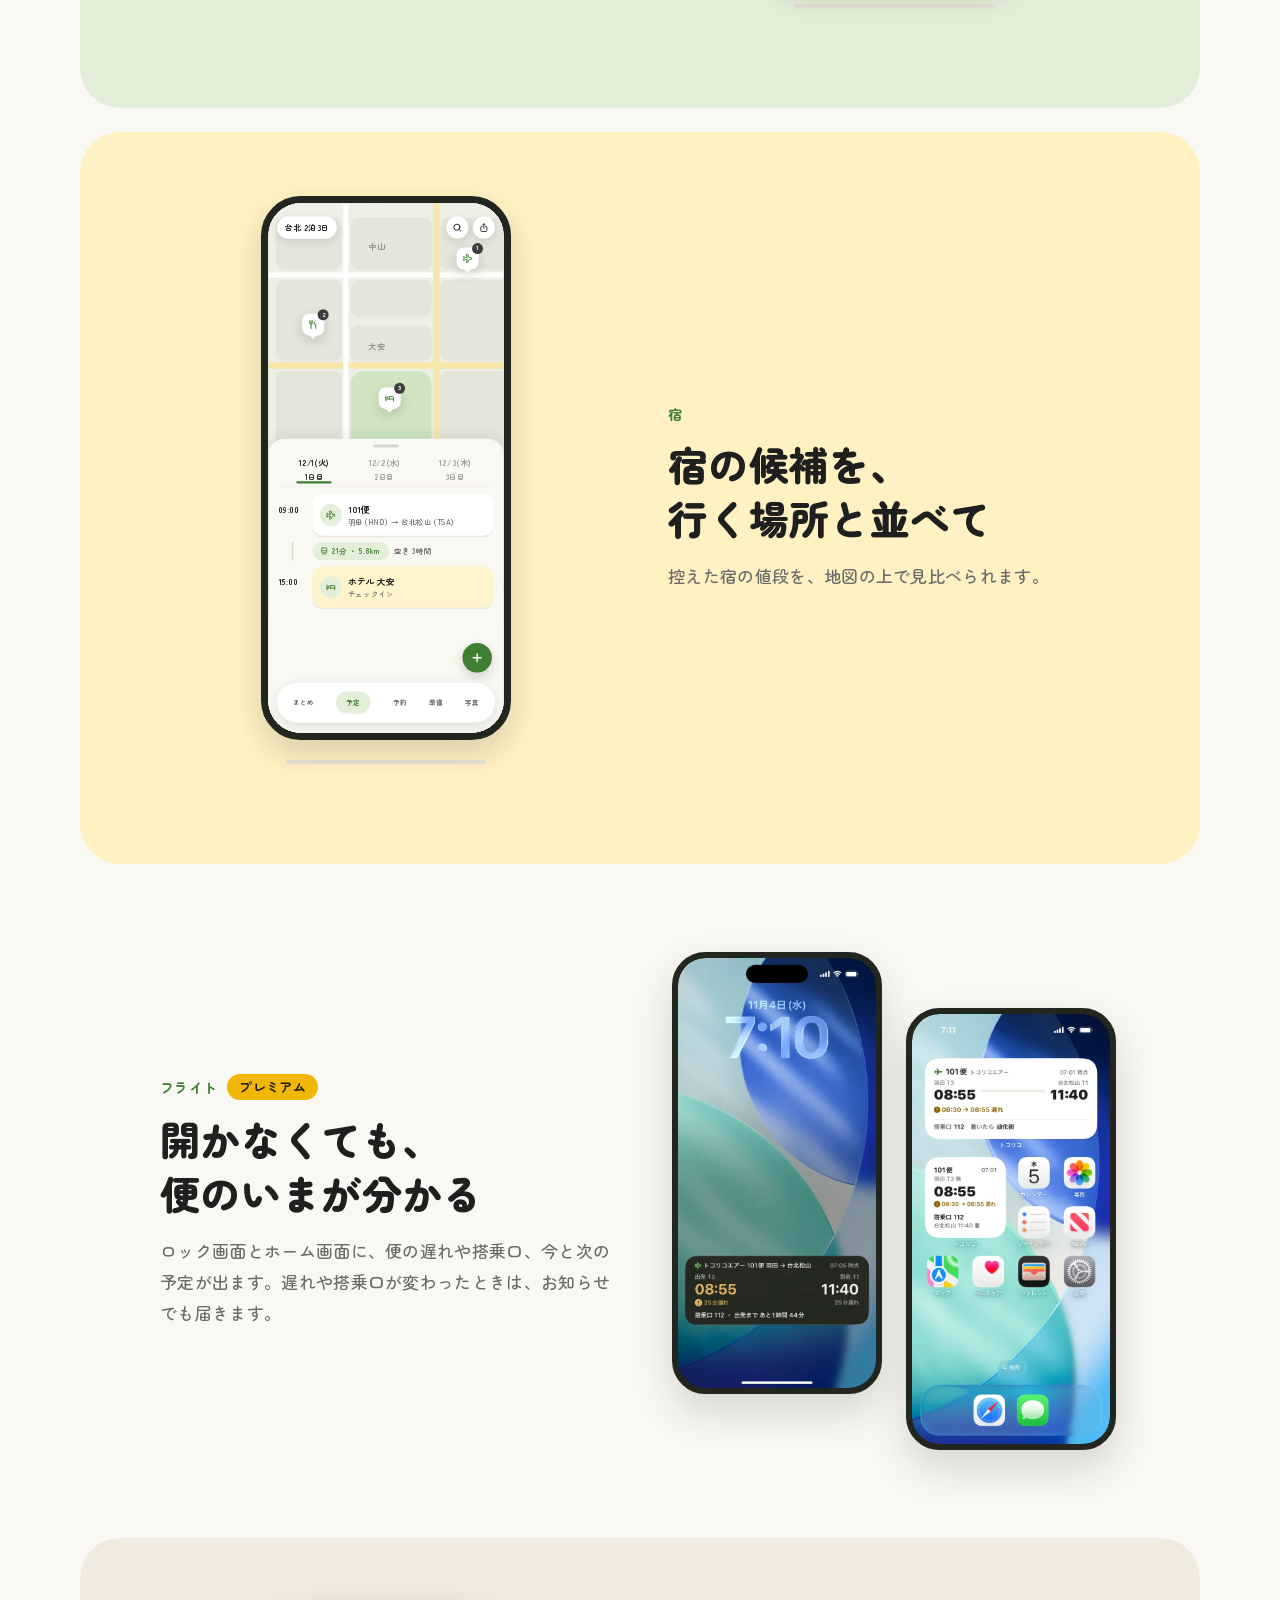
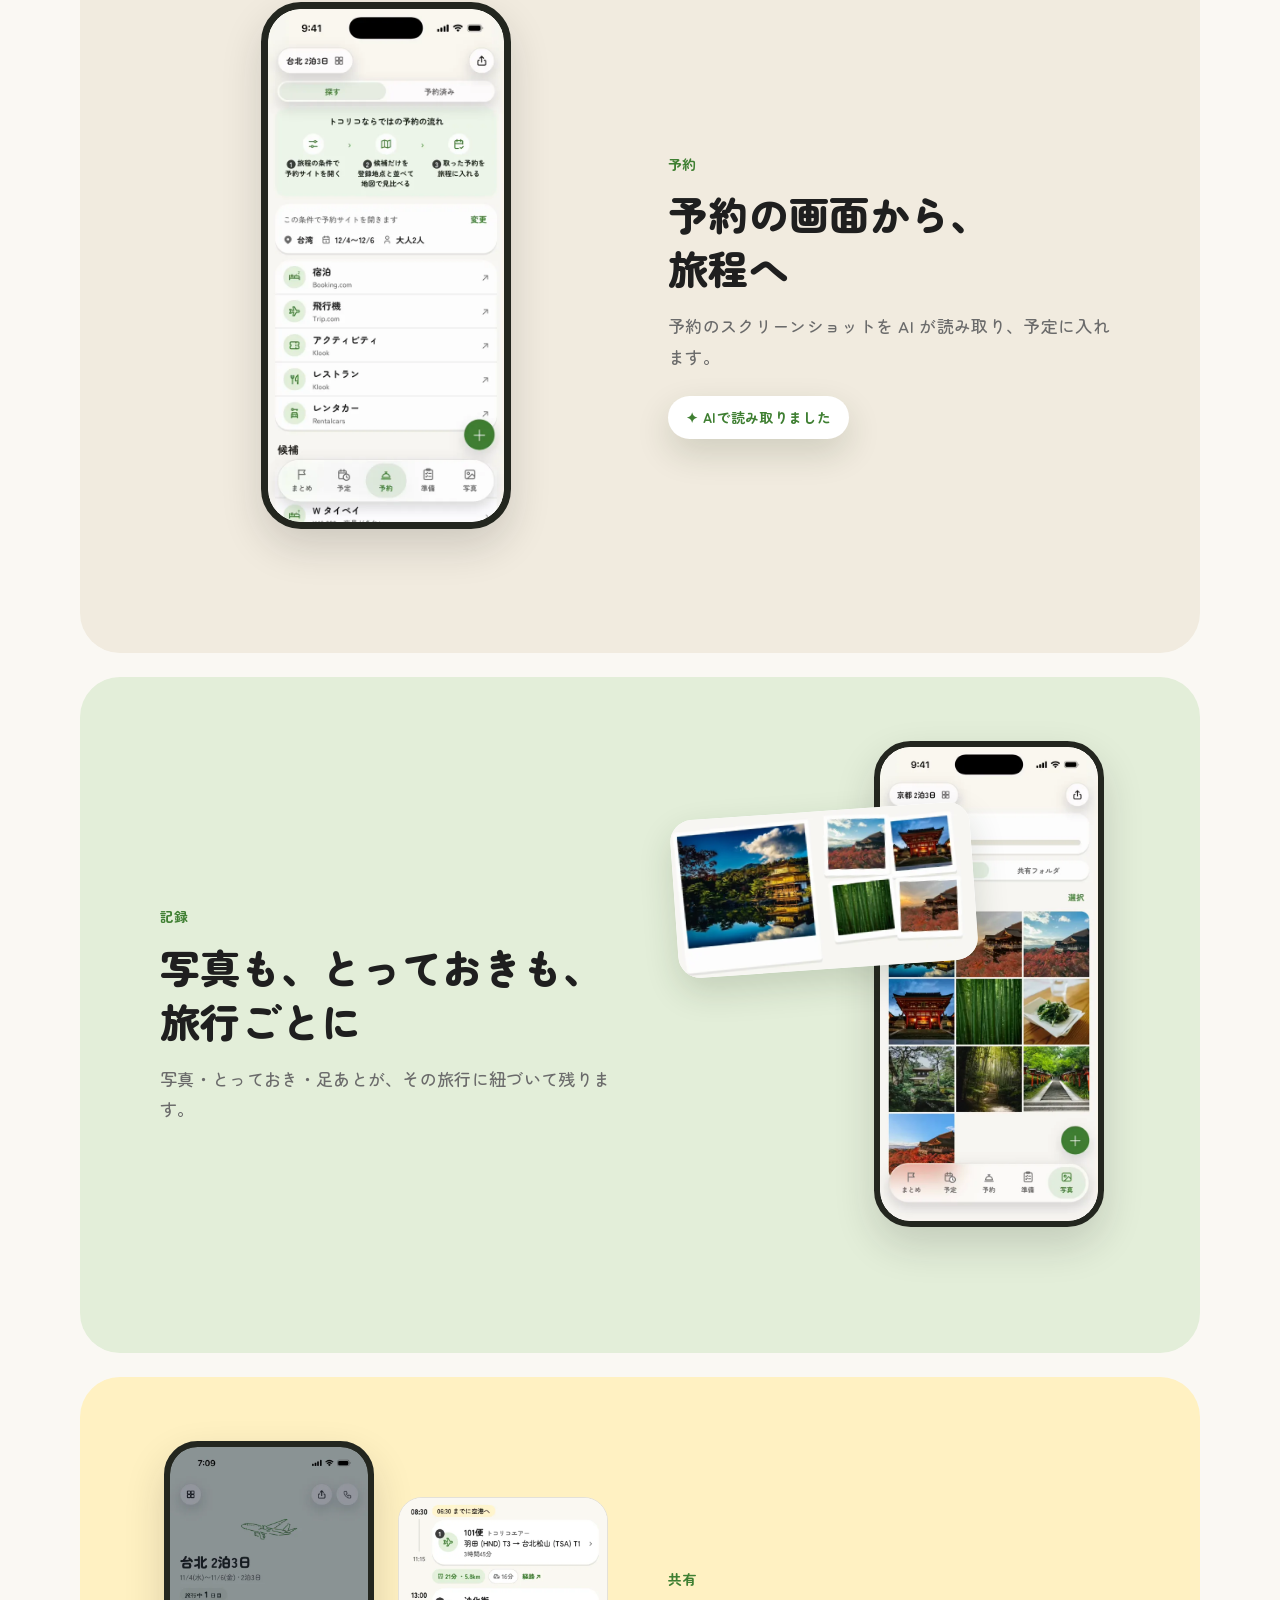
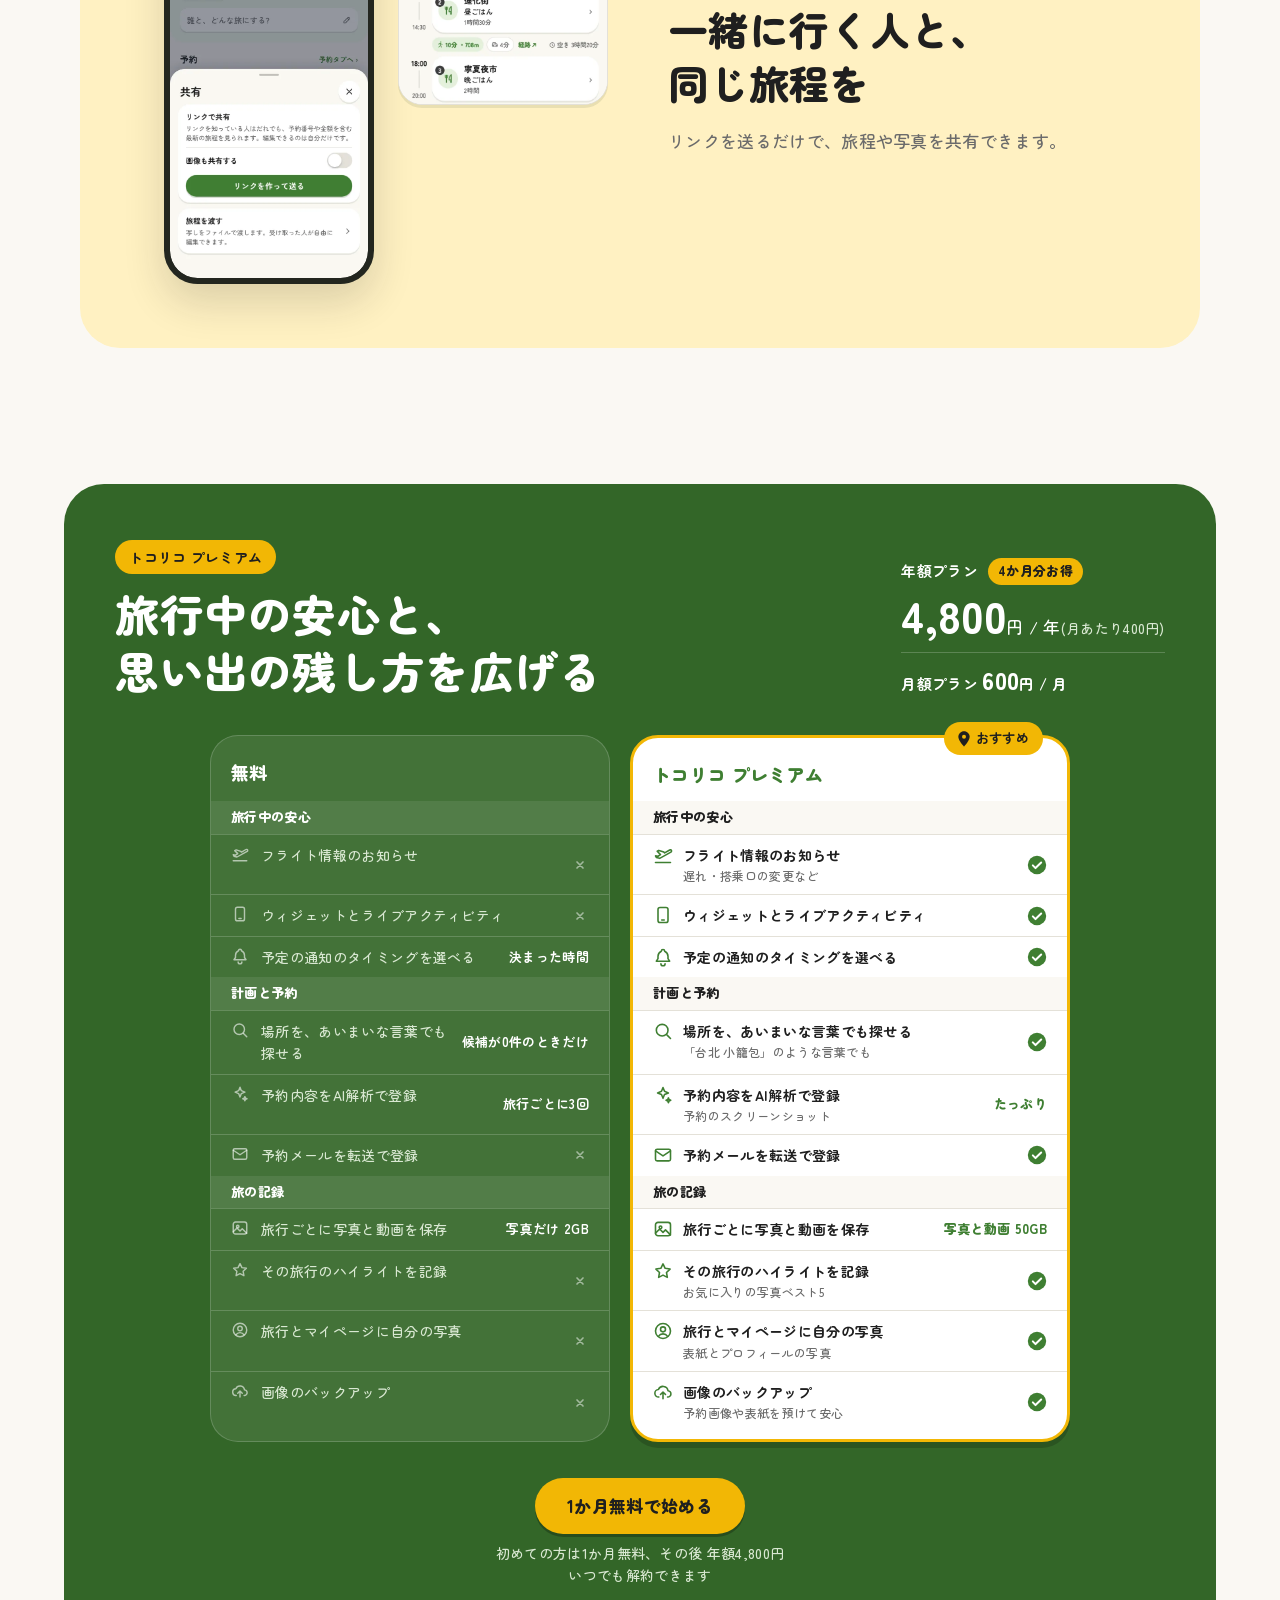
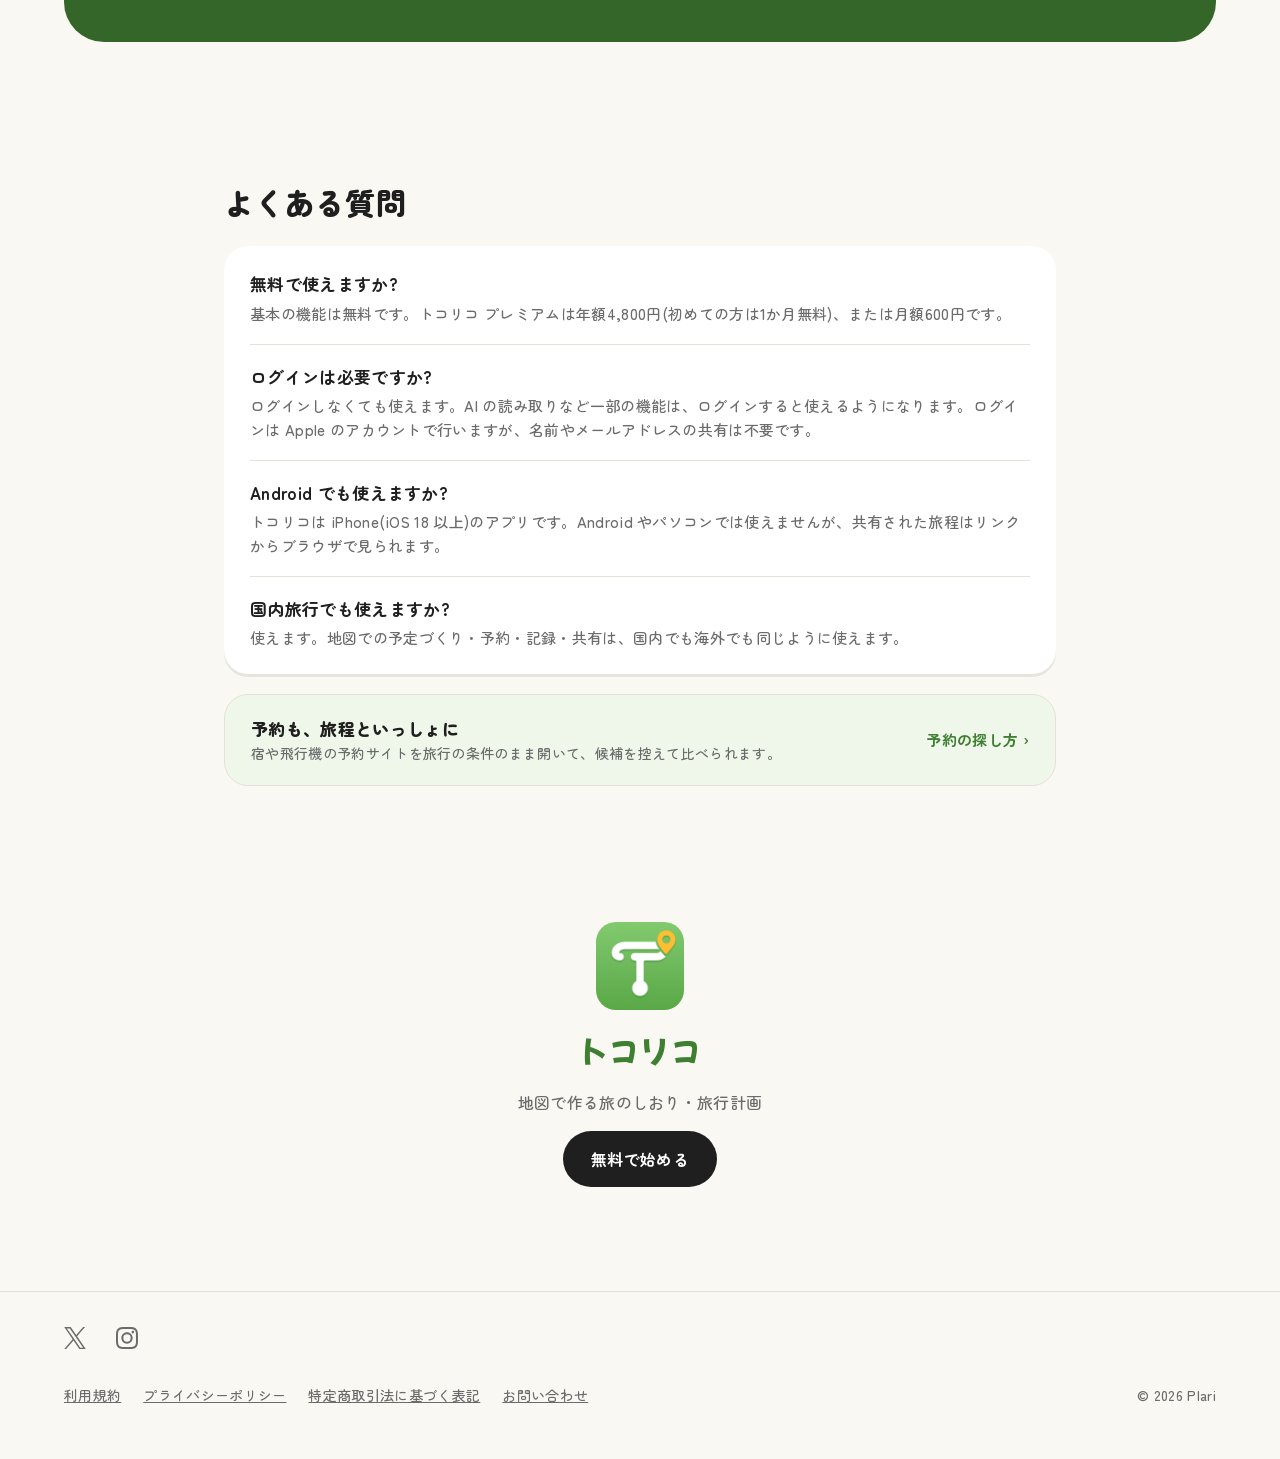
==== commit 996fba9c: "フッターに公式の X・Instagram のマーク(TB-377)。sitemap.xml は組み立てた日(2026-11-10)の lastmod Co-Authored-By: Claude Op" ====
--- a/index.html
+++ b/index.html
@@ -18,7 +18,7 @@
 <meta name="twitter:card" content="summary_large_image">
 <link rel="icon" href="assets/icon-48.png" sizes="48x48" type="image/png">
 <link rel="apple-touch-icon" href="assets/icon-180.png">
-<link rel="stylesheet" href="assets/site.css?v=7edbcbd22f">
+<link rel="stylesheet" href="assets/site.css?v=8b42bcfd0b">
 <script>(function(){var t=null;try{t=sessionStorage.getItem('tc-theme')}catch(e){}if(t!=='light'&&t!=='dark'){t=(window.matchMedia&&matchMedia('(prefers-color-scheme: dark)').matches)?'dark':'light'}document.documentElement.setAttribute('data-theme',t)})();</script>
 <script type="application/ld+json">{"@context":"https://schema.org","@graph":[{"@type":"Organization","@id":"https://tocorico.jp/#plari","name":"Plari","url":"https://tocorico.jp/"},{"@type":"MobileApplication","@id":"https://tocorico.jp/#app","name":"トコリコ","alternateName":"Tocorico","url":"https://tocorico.jp/","operatingSystem":"iOS 18.0 以上","applicationCategory":"TravelApplication","description":"地図で作る旅のしおり・旅行計画のアプリ。地図に行きたい場所を置くだけで、移動時間や予定がそろいます。予約の読み取り・フライトの情報・旅の記録・旅程の共有もできます。","inLanguage":"ja","publisher":{"@id":"https://tocorico.jp/#plari"},"offers":[{"@type":"Offer","name":"無料","price":"0","priceCurrency":"JPY"},{"@type":"Offer","name":"トコリコ プレミアム 年額プラン","price":"4800","priceCurrency":"JPY","description":"初めての方は1か月無料"},{"@type":"Offer","name":"トコリコ プレミアム 月額プラン","price":"600","priceCurrency":"JPY"}]},{"@type":"FAQPage","@id":"https://tocorico.jp/#faq","mainEntity":[{"@type":"Question","name":"無料で使えますか?","acceptedAnswer":{"@type":"Answer","text":"基本の機能は無料です。トコリコ プレミアムは年額4,800円(初めての方は1か月無料)、または月額600円です。"}},{"@type":"Question","name":"ログインは必要ですか?","acceptedAnswer":{"@type":"Answer","text":"ログインしなくても使えます。AI の読み取りなど一部の機能は、ログインすると使えるようになります。ログインは Apple のアカウントで行いますが、名前やメールアドレスの共有は不要です。"}},{"@type":"Question","name":"Android でも使えますか?","acceptedAnswer":{"@type":"Answer","text":"トコリコは iPhone(iOS 18 以上)のアプリです。Android やパソコンでは使えませんが、共有された旅程はリンクからブラウザで見られます。"}},{"@type":"Question","name":"国内旅行でも使えますか?","acceptedAnswer":{"@type":"Answer","text":"使えます。地図での予定づくり・予約・記録・共有は、国内でも海外でも同じように使えます。"}}]},{"@type":"WebSite","@id":"https://tocorico.jp/#site","name":"トコリコ","url":"https://tocorico.jp/","inLanguage":"ja","publisher":{"@id":"https://tocorico.jp/#plari"}}]}</script>
 <style>
@@ -581,6 +581,7 @@
   <p class="tagline">地図で作る旅のしおり・旅行計画</p>
   <a class="btn btn--store btn--big" href="app">無料で始める</a>
 </section></main><footer class="site-footer"><div class="site-footer-in">
+  <div class="sns"><a href="https://x.com/tocorico_app" target="_blank" rel="noopener" aria-label="トコリコの公式X(@tocorico_app)"><svg viewBox="0 0 24 24" width="22" height="22" fill="currentColor" aria-hidden="true"><path d="M14.234 10.162 22.977 0h-2.072l-7.591 8.824L7.251 0H.258l9.168 13.343L.258 24H2.33l8.016-9.318L16.749 24h6.993zm-2.837 3.299-.929-1.329L3.076 1.56h3.182l5.965 8.532.929 1.329 7.754 11.09h-3.182z"/></svg></a><a href="https://www.instagram.com/tocorico_app/" target="_blank" rel="noopener" aria-label="トコリコの公式Instagram(@tocorico_app)"><svg viewBox="0 0 24 24" width="22" height="22" fill="currentColor" aria-hidden="true"><path d="M7.0301.084c-1.2768.0602-2.1487.264-2.911.5634-.7888.3075-1.4575.72-2.1228 1.3877-.6652.6677-1.075 1.3368-1.3802 2.127-.2954.7638-.4956 1.6365-.552 2.914-.0564 1.2775-.0689 1.6882-.0626 4.947.0062 3.2586.0206 3.6671.0825 4.9473.061 1.2765.264 2.1482.5635 2.9107.308.7889.72 1.4573 1.388 2.1228.6679.6655 1.3365 1.0743 2.1285 1.38.7632.295 1.6361.4961 2.9134.552 1.2773.056 1.6884.069 4.9462.0627 3.2578-.0062 3.668-.0207 4.9478-.0814 1.28-.0607 2.147-.2652 2.9098-.5633.7889-.3086 1.4578-.72 2.1228-1.3881.665-.6682 1.0745-1.3378 1.3795-2.1284.2957-.7632.4966-1.636.552-2.9124.056-1.2809.0692-1.6898.063-4.948-.0063-3.2583-.021-3.6668-.0817-4.9465-.0607-1.2797-.264-2.1487-.5633-2.9117-.3084-.7889-.72-1.4568-1.3876-2.1228C21.2982 1.33 20.628.9208 19.8378.6165 19.074.321 18.2017.1197 16.9244.0645 15.6471.0093 15.236-.005 11.977.0014 8.718.0076 8.31.0215 7.0301.0839m.1402 21.6932c-1.17-.0509-1.8053-.2453-2.2287-.408-.5606-.216-.96-.4771-1.3819-.895-.422-.4178-.6811-.8186-.9-1.378-.1644-.4234-.3624-1.058-.4171-2.228-.0595-1.2645-.072-1.6442-.079-4.848-.007-3.2037.0053-3.583.0607-4.848.05-1.169.2456-1.805.408-2.2282.216-.5613.4762-.96.895-1.3816.4188-.4217.8184-.6814 1.3783-.9003.423-.1651 1.0575-.3614 2.227-.4171 1.2655-.06 1.6447-.072 4.848-.079 3.2033-.007 3.5835.005 4.8495.0608 1.169.0508 1.8053.2445 2.228.408.5608.216.96.4754 1.3816.895.4217.4194.6816.8176.9005 1.3787.1653.4217.3617 1.056.4169 2.2263.0602 1.2655.0739 1.645.0796 4.848.0058 3.203-.0055 3.5834-.061 4.848-.051 1.17-.245 1.8055-.408 2.2294-.216.5604-.4763.96-.8954 1.3814-.419.4215-.8181.6811-1.3783.9-.4224.1649-1.0577.3617-2.2262.4174-1.2656.0595-1.6448.072-4.8493.079-3.2045.007-3.5825-.006-4.848-.0608M16.953 5.5864A1.44 1.44 0 1 0 18.39 4.144a1.44 1.44 0 0 0-1.437 1.4424M5.8385 12.012c.0067 3.4032 2.7706 6.1557 6.173 6.1493 3.4026-.0065 6.157-2.7701 6.1506-6.1733-.0065-3.4032-2.771-6.1565-6.174-6.1498-3.403.0067-6.156 2.771-6.1496 6.1738M8 12.0077a4 4 0 1 1 4.008 3.9921A3.9996 3.9996 0 0 1 8 12.0077"/></svg></a></div>
   <nav aria-label="規約とお問い合わせ">
     <a href="terms.html">利用規約</a>
     <a href="privacy.html">プライバシーポリシー</a>
@@ -590,6 +591,6 @@
   <p class="copy">© 2026 Plari</p>
   
 </div></footer>
-<script src="assets/site.js?v=7edbcbd22f" defer></script>
+<script src="assets/site.js?v=8b42bcfd0b" defer></script>
 </body>
 </html>
--- a/assets/site.css
+++ b/assets/site.css
@@ -271,6 +271,9 @@
 .site-footer nav{display:flex;flex-wrap:wrap;gap:0 22px}
 .site-footer a{color:var(--sub);padding:12px 0;display:inline-block}
 .site-footer .copy{margin:0;padding:12px 0;color:var(--sub)}
+.site-footer .sns{flex-basis:100%;display:flex;gap:8px;margin:0 0 0 -11px}
+.site-footer .sns a{width:44px;height:44px;padding:11px;display:inline-flex;align-items:center;justify-content:center;box-sizing:border-box;text-decoration:none}
+.site-footer .sns svg{display:block;width:22px;height:22px}
 .site-footer .note{flex-basis:100%;margin:0;font-size:12px;color:var(--sub)}
 
 /* ---- 予約の紹介ページ・/app ---- */
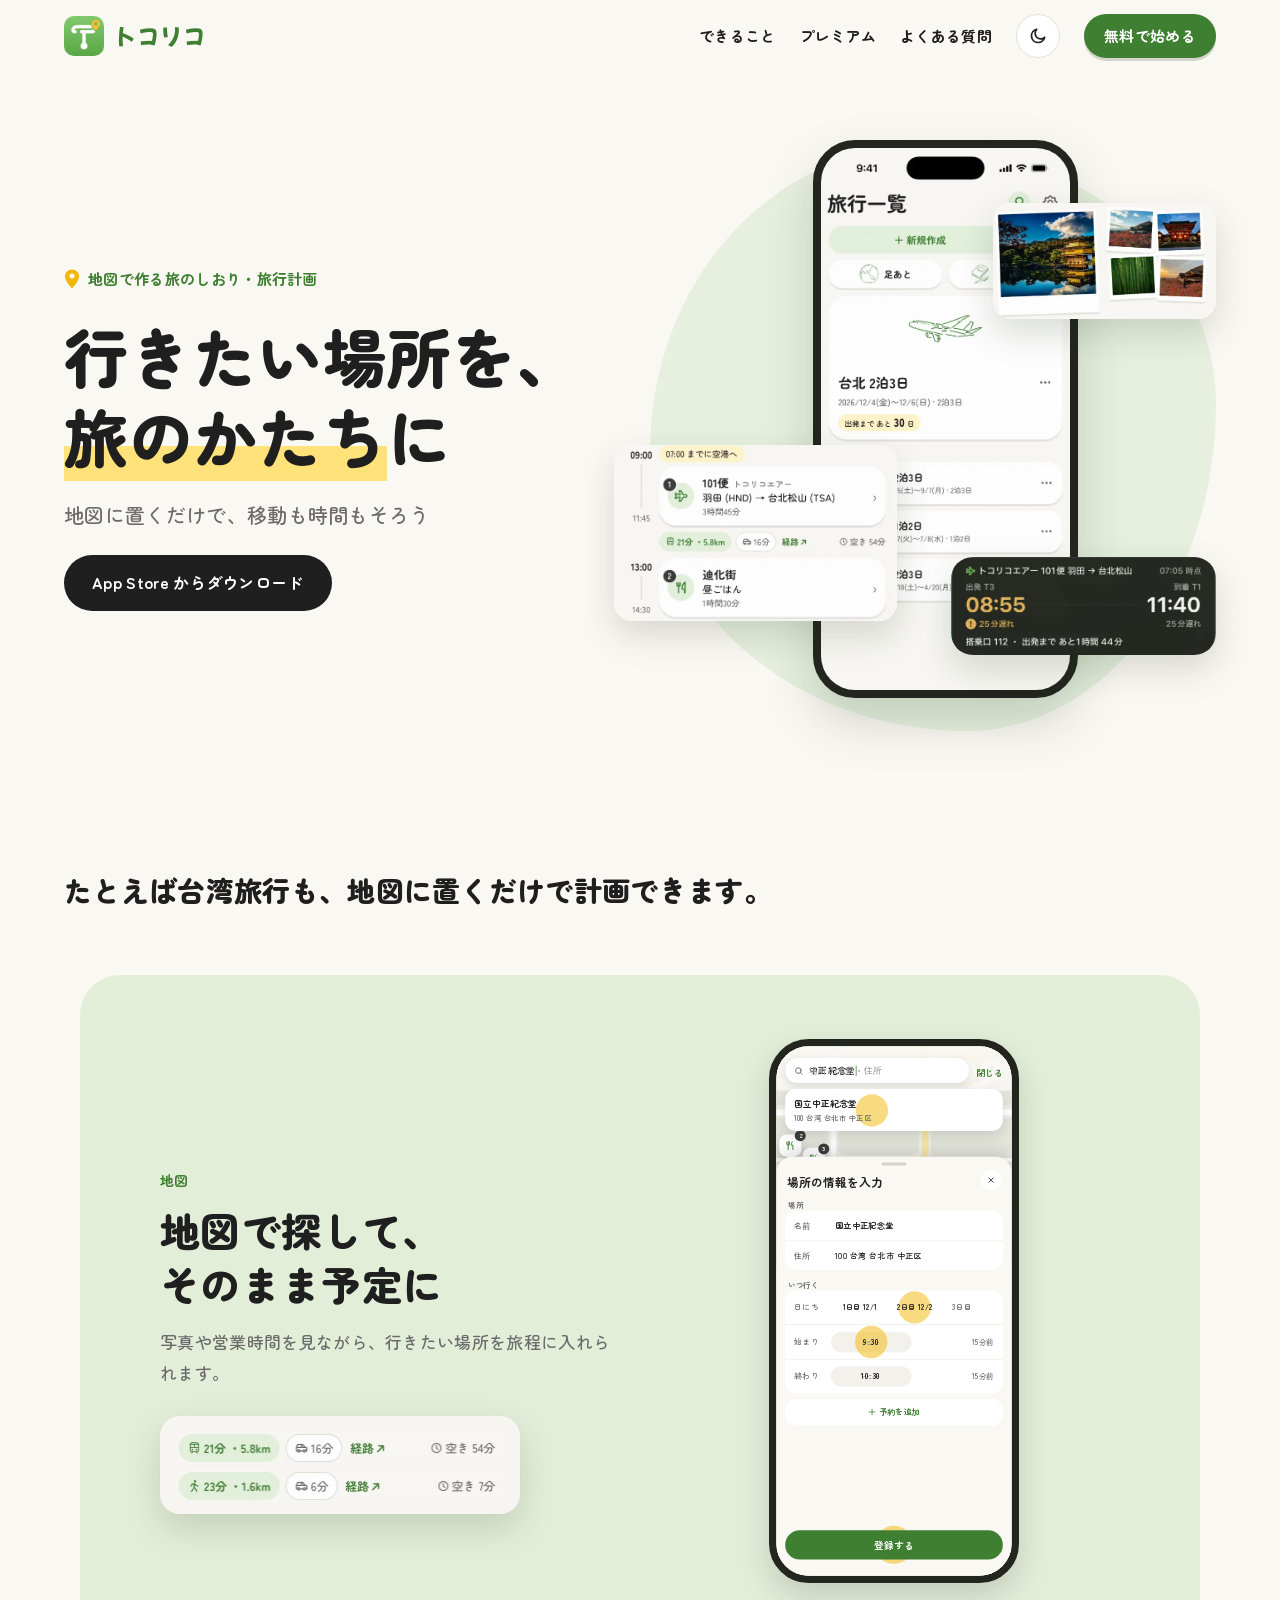
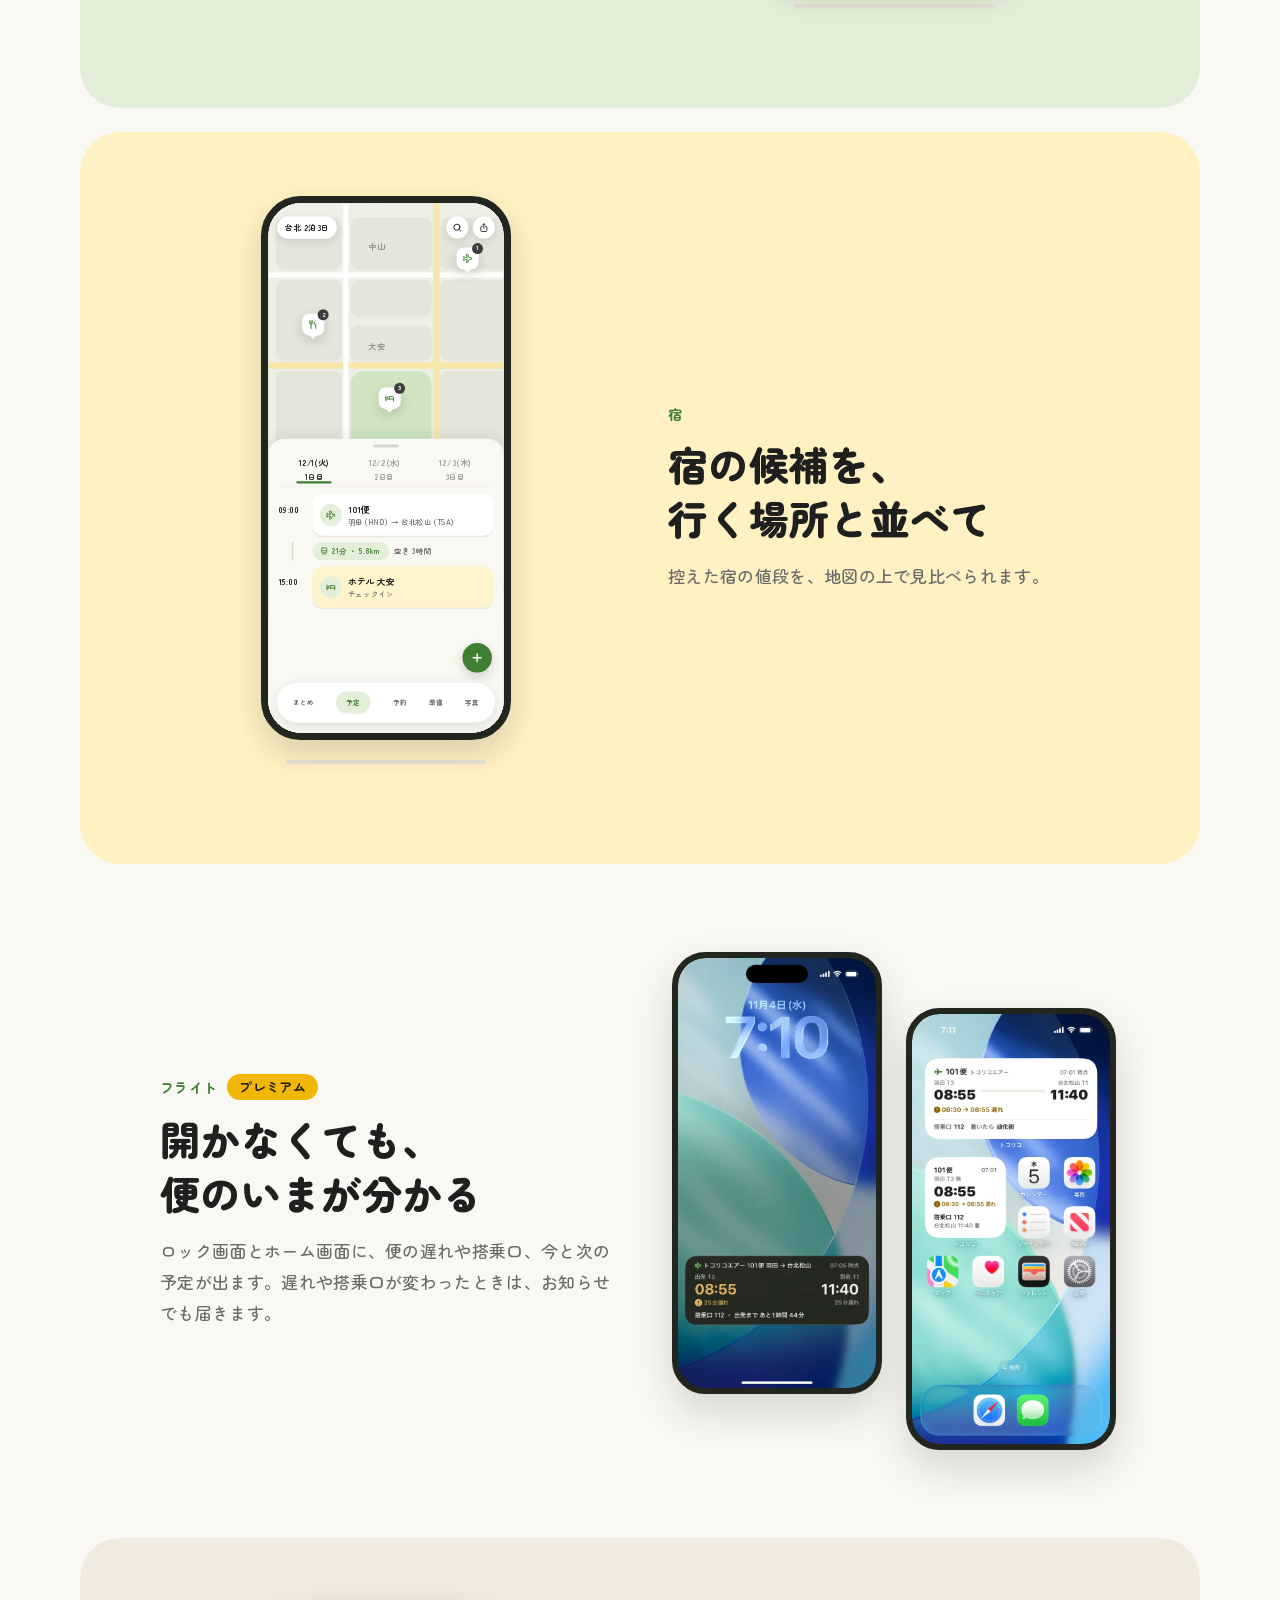
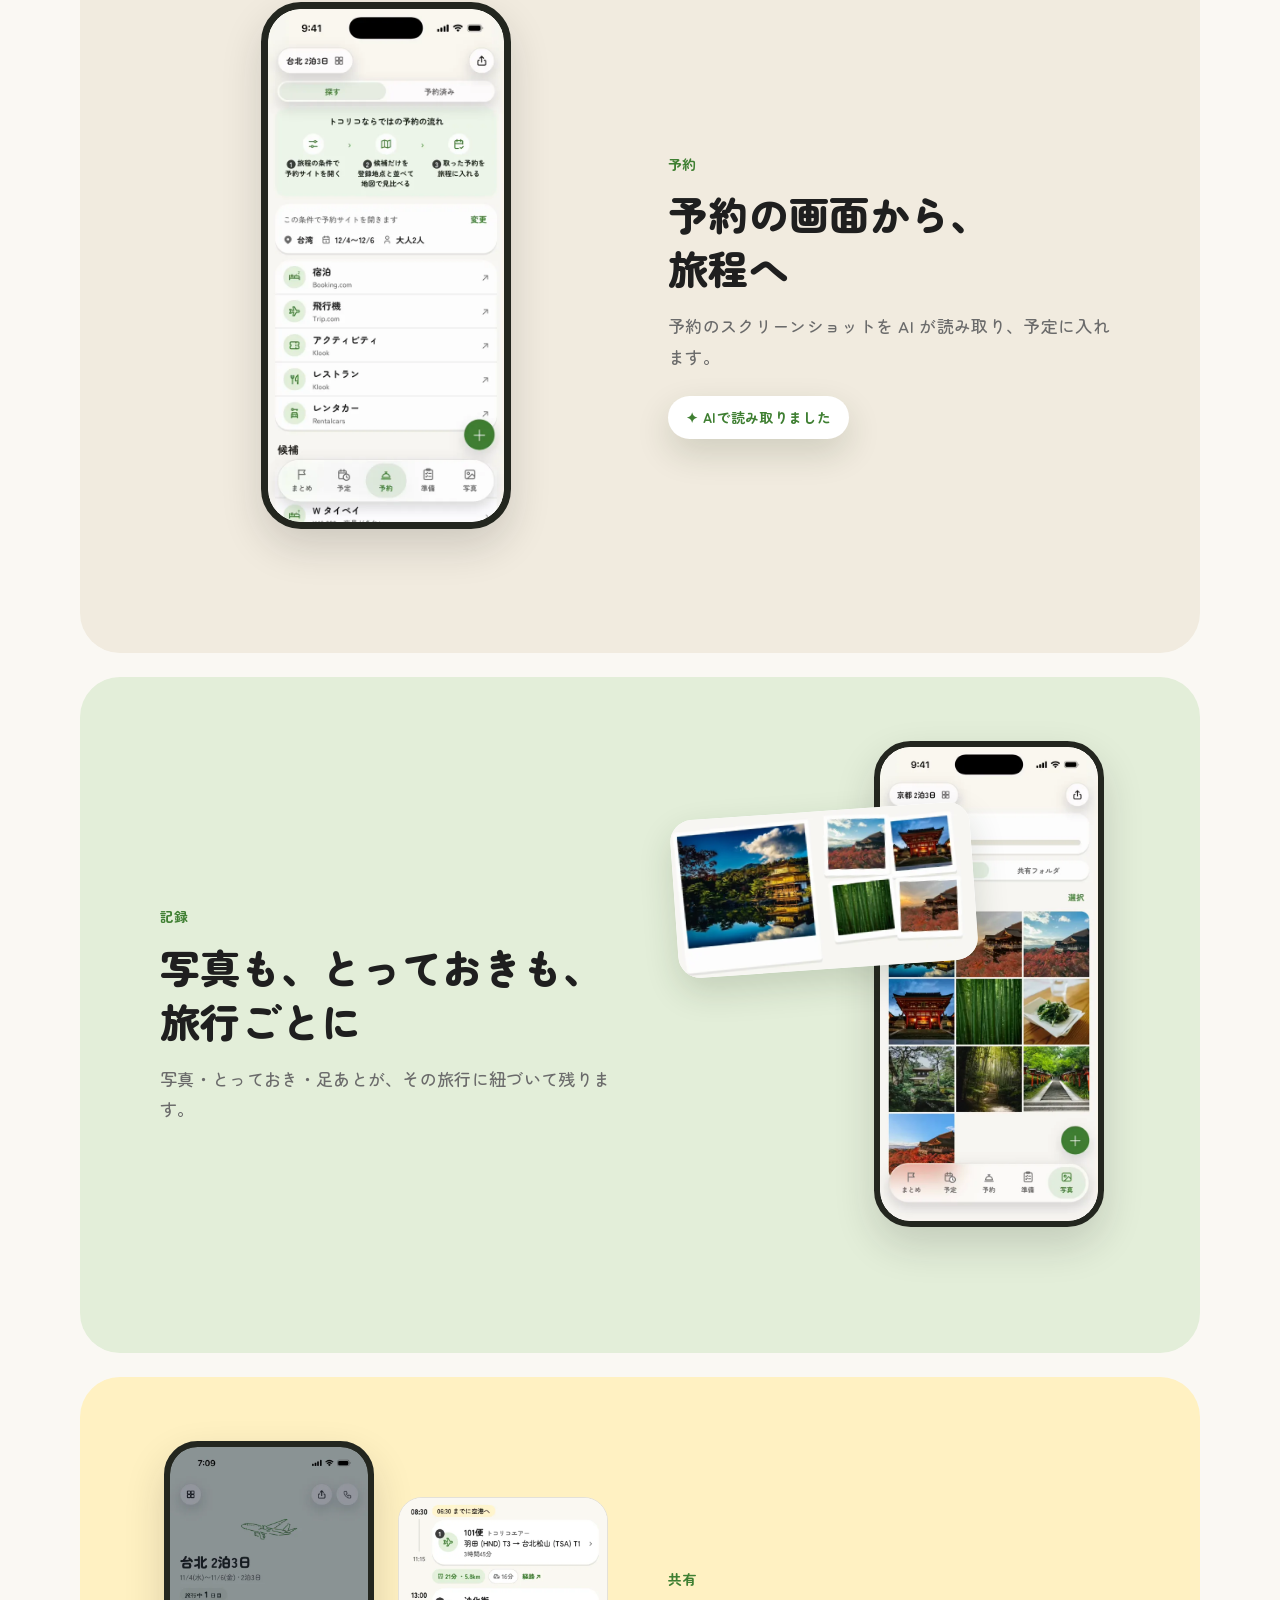
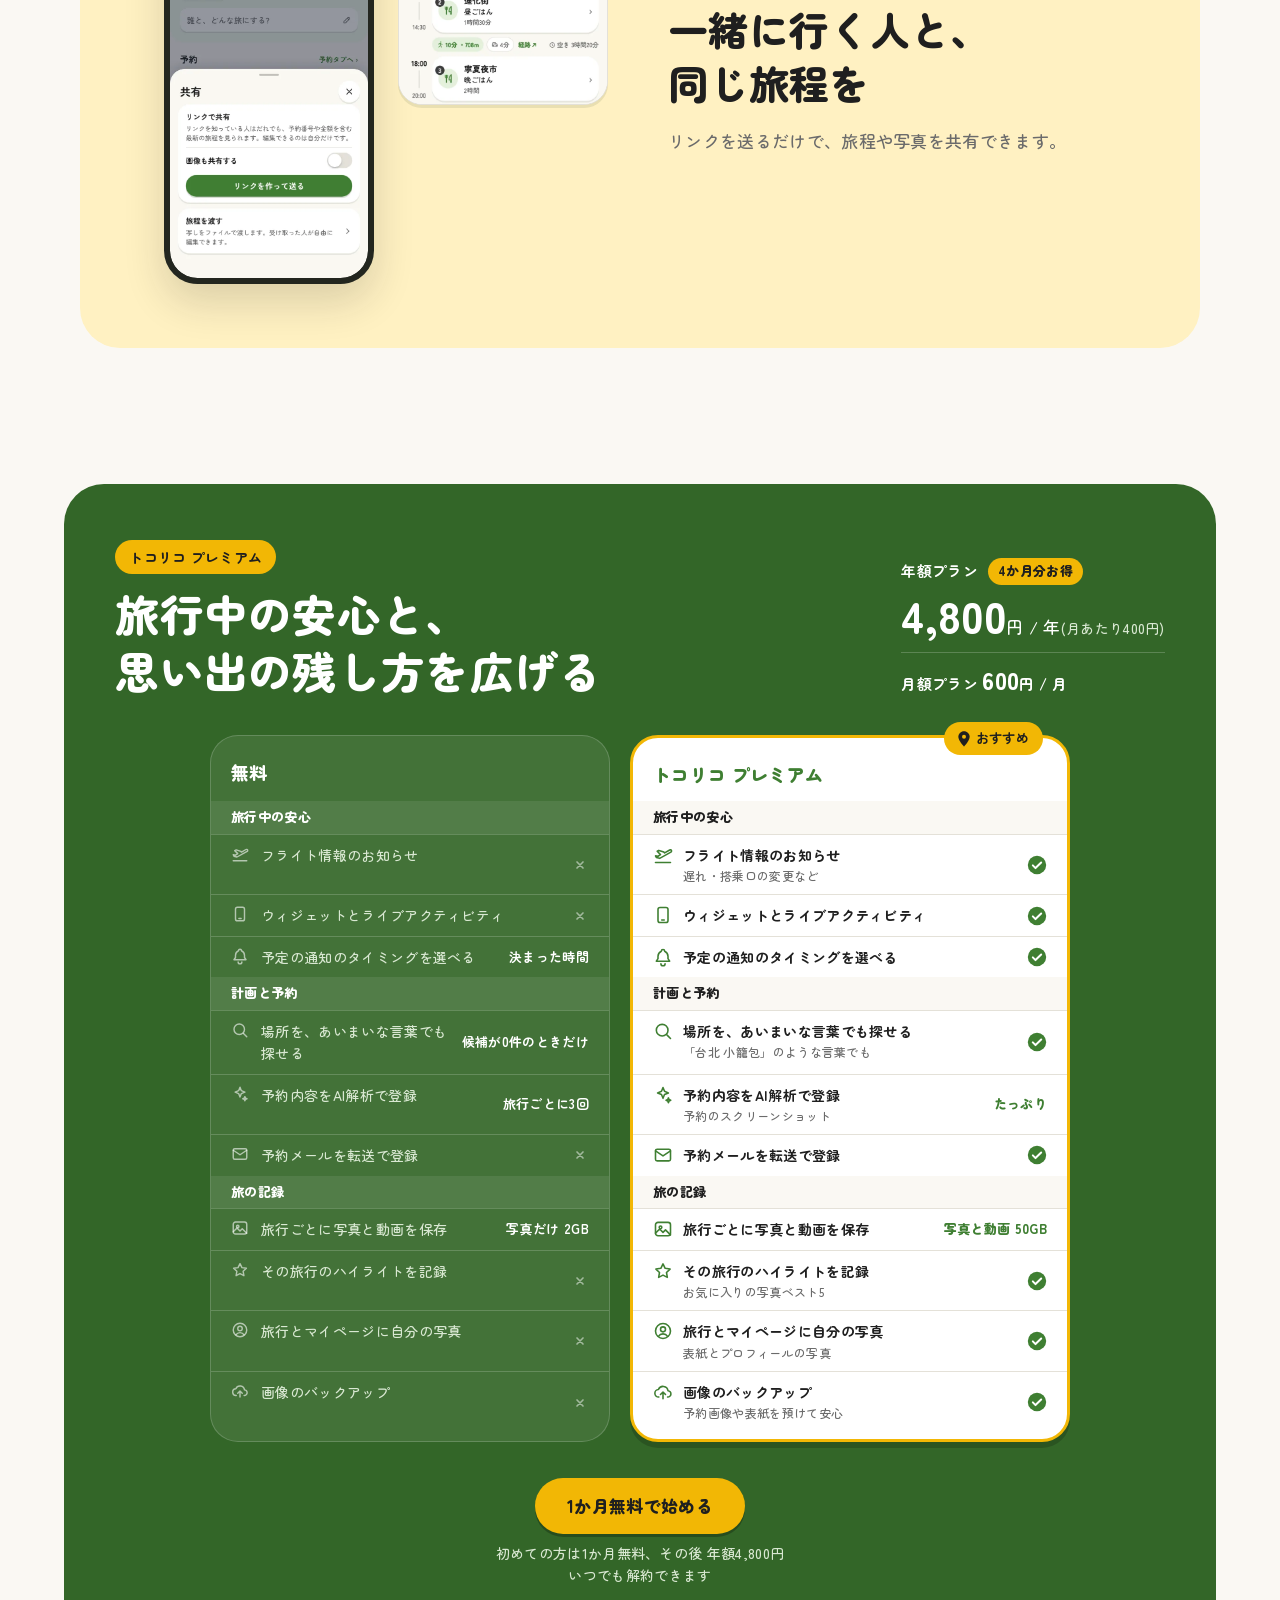
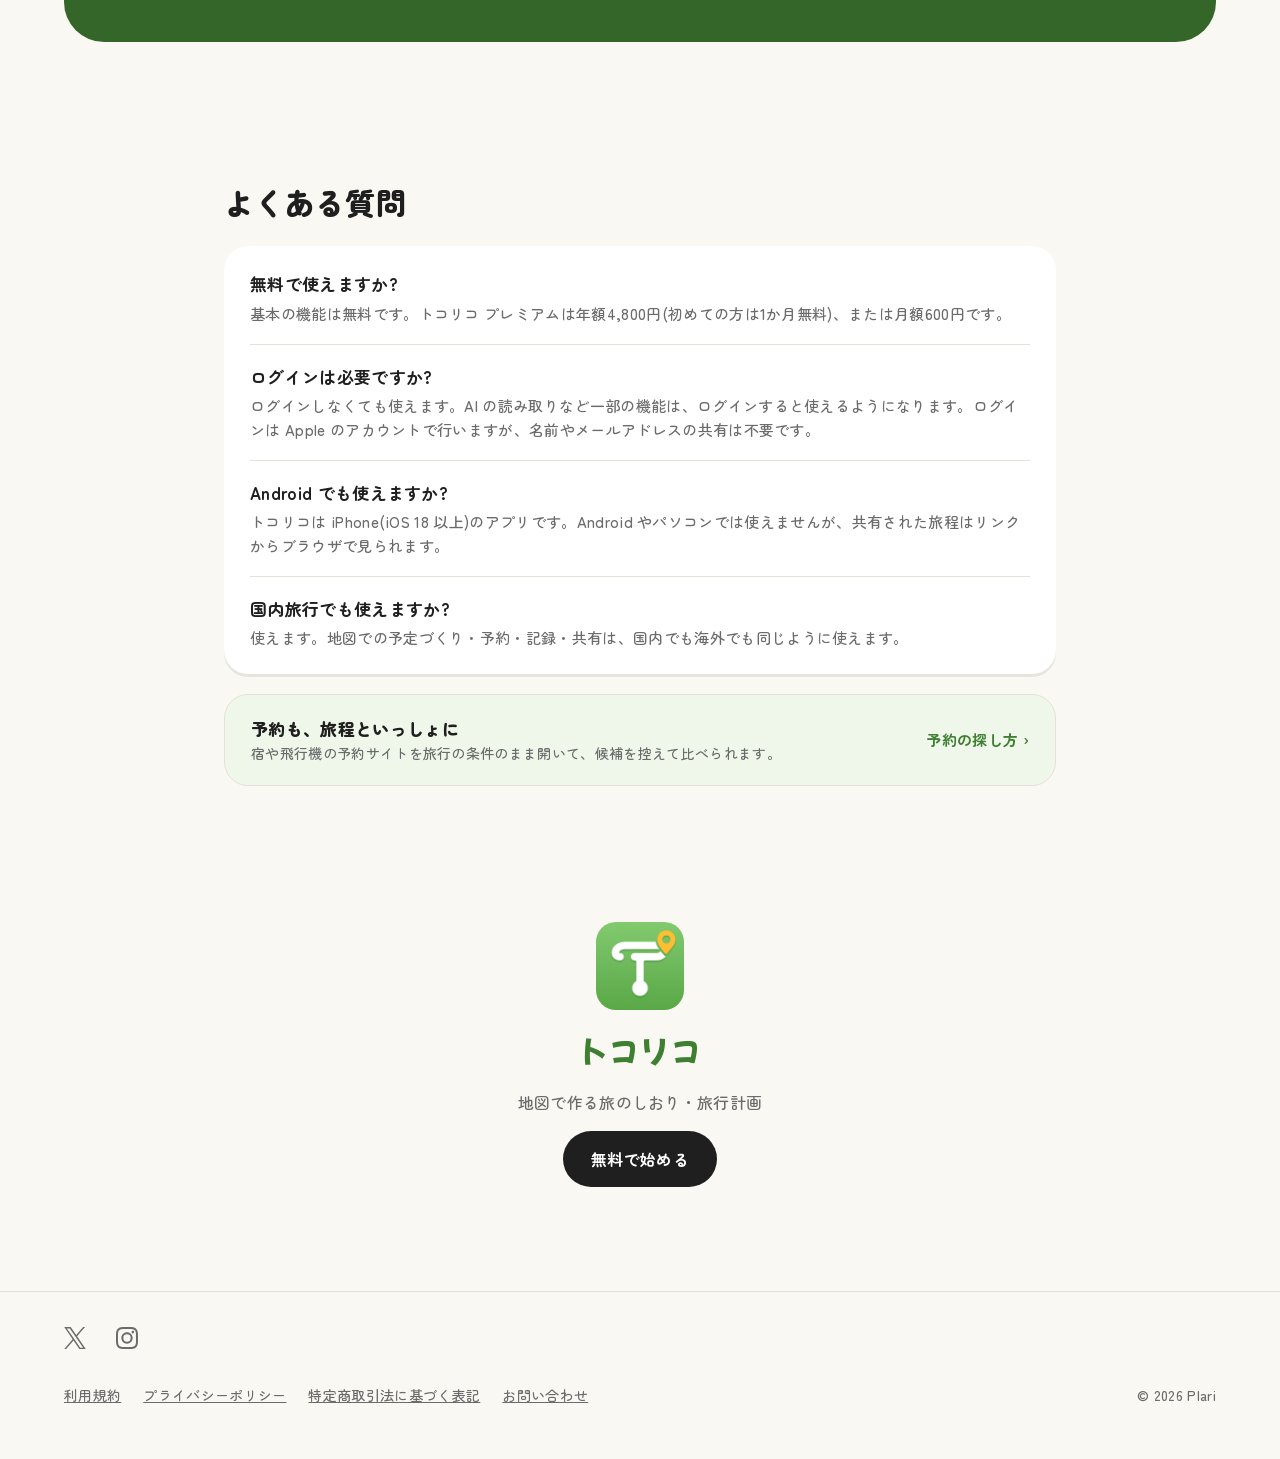
==== commit 7262ff51: "ホームページを公開の日の形に(TB-378・TB-380)。一番上のボタンを App Store へ・/app は App Store のトコリコのページへすぐ移す・構造化データ・favicon.ic" ====
--- a/index.html
+++ b/index.html
@@ -17,10 +17,12 @@
 <meta property="og:locale" content="ja_JP">
 <meta name="twitter:card" content="summary_large_image">
 <link rel="icon" href="assets/icon-48.png" sizes="48x48" type="image/png">
+<link rel="icon" href="assets/icon-192.png" sizes="192x192" type="image/png">
 <link rel="apple-touch-icon" href="assets/icon-180.png">
-<link rel="stylesheet" href="assets/site.css?v=8b42bcfd0b">
+<link rel="stylesheet" href="assets/site.css?v=b7de909e7d">
 <script>(function(){var t=null;try{t=sessionStorage.getItem('tc-theme')}catch(e){}if(t!=='light'&&t!=='dark'){t=(window.matchMedia&&matchMedia('(prefers-color-scheme: dark)').matches)?'dark':'light'}document.documentElement.setAttribute('data-theme',t)})();</script>
-<script type="application/ld+json">{"@context":"https://schema.org","@graph":[{"@type":"Organization","@id":"https://tocorico.jp/#plari","name":"Plari","url":"https://tocorico.jp/"},{"@type":"MobileApplication","@id":"https://tocorico.jp/#app","name":"トコリコ","alternateName":"Tocorico","url":"https://tocorico.jp/","operatingSystem":"iOS 18.0 以上","applicationCategory":"TravelApplication","description":"地図で作る旅のしおり・旅行計画のアプリ。地図に行きたい場所を置くだけで、移動時間や予定がそろいます。予約の読み取り・フライトの情報・旅の記録・旅程の共有もできます。","inLanguage":"ja","publisher":{"@id":"https://tocorico.jp/#plari"},"offers":[{"@type":"Offer","name":"無料","price":"0","priceCurrency":"JPY"},{"@type":"Offer","name":"トコリコ プレミアム 年額プラン","price":"4800","priceCurrency":"JPY","description":"初めての方は1か月無料"},{"@type":"Offer","name":"トコリコ プレミアム 月額プラン","price":"600","priceCurrency":"JPY"}]},{"@type":"FAQPage","@id":"https://tocorico.jp/#faq","mainEntity":[{"@type":"Question","name":"無料で使えますか?","acceptedAnswer":{"@type":"Answer","text":"基本の機能は無料です。トコリコ プレミアムは年額4,800円(初めての方は1か月無料)、または月額600円です。"}},{"@type":"Question","name":"ログインは必要ですか?","acceptedAnswer":{"@type":"Answer","text":"ログインしなくても使えます。AI の読み取りなど一部の機能は、ログインすると使えるようになります。ログインは Apple のアカウントで行いますが、名前やメールアドレスの共有は不要です。"}},{"@type":"Question","name":"Android でも使えますか?","acceptedAnswer":{"@type":"Answer","text":"トコリコは iPhone(iOS 18 以上)のアプリです。Android やパソコンでは使えませんが、共有された旅程はリンクからブラウザで見られます。"}},{"@type":"Question","name":"国内旅行でも使えますか?","acceptedAnswer":{"@type":"Answer","text":"使えます。地図での予定づくり・予約・記録・共有は、国内でも海外でも同じように使えます。"}}]},{"@type":"WebSite","@id":"https://tocorico.jp/#site","name":"トコリコ","url":"https://tocorico.jp/","inLanguage":"ja","publisher":{"@id":"https://tocorico.jp/#plari"}}]}</script>
+<script type="application/ld+json">{"@context":"https://schema.org","@graph":[{"@type":"Organization","@id":"https://tocorico.jp/#plari","name":"Plari","url":"https://tocorico.jp/","sameAs":["https://x.com/tocorico_app","https://www.instagram.com/tocorico_app/"]},{"@type":"MobileApplication","@id":"https://tocorico.jp/#app","name":"トコリコ","alternateName":"Tocorico","url":"https://tocorico.jp/","operatingSystem":"iOS 18.0 以上","applicationCategory":"TravelApplication","description":"地図で作る旅のしおり・旅行計画のアプリ。地図に行きたい場所を置くだけで、移動時間や予定がそろいます。予約の読み取り・フライトの情報・旅の記録・旅程の共有もできます。","inLanguage":"ja","publisher":{"@id":"https://tocorico.jp/#plari"},"downloadUrl":"https://apps.apple.com/jp/app/id6820119341","installUrl":"https://apps.apple.com/jp/app/id6820119341","offers":[{"@type":"Offer","name":"無料","price":"0","priceCurrency":"JPY"},{"@type":"Offer","name":"トコリコ プレミアム 年額プラン","price":"4800","priceCurrency":"JPY","description":"初めての方は1か月無料"},{"@type":"Offer","name":"トコリコ プレミアム 月額プラン","price":"600","priceCurrency":"JPY"}]},{"@type":"FAQPage","@id":"https://tocorico.jp/#faq","mainEntity":[{"@type":"Question","name":"無料で使えますか?","acceptedAnswer":{"@type":"Answer","text":"基本の機能は無料です。トコリコ プレミアムは年額4,800円(初めての方は1か月無料)、または月額600円です。"}},{"@type":"Question","name":"ログインは必要ですか?","acceptedAnswer":{"@type":"Answer","text":"ログインしなくても使えます。AI の読み取りなど一部の機能は、ログインすると使えるようになります。ログインは Apple のアカウントで行いますが、名前やメールアドレスの共有は不要です。"}},{"@type":"Question","name":"Android でも使えますか?","acceptedAnswer":{"@type":"Answer","text":"トコリコは iPhone(iOS 18 以上)のアプリです。Android やパソコンでは使えませんが、共有された旅程はリンクからブラウザで見られます。"}},{"@type":"Question","name":"国内旅行でも使えますか?","acceptedAnswer":{"@type":"Answer","text":"使えます。地図での予定づくり・予約・記録・共有は、国内でも海外でも同じように使えます。"}}]},{"@type":"WebSite","@id":"https://tocorico.jp/#site","name":"トコリコ","url":"https://tocorico.jp/","inLanguage":"ja","publisher":{"@id":"https://tocorico.jp/#plari"}}]}</script>
+
 <style>
 @keyframes v1Scene{0%{opacity:0}3%{opacity:1}96%{opacity:1}100%{opacity:0}}
 @keyframes v1TapSearch{0%,5%{opacity:0;transform:scale(.6)}7%{opacity:1;transform:scale(1)}10%,100%{opacity:0;transform:scale(1.3)}}
@@ -94,7 +96,7 @@
     <p class="eyebrow"><svg viewBox="0 0 72 96" aria-hidden="true"><path d="M36 2C17 2 2 17 2 35c0 24 34 59 34 59s34-35 34-59C70 17 55 2 36 2z" fill="var(--yellow)"/><circle cx="36" cy="34" r="12" fill="var(--bg)"/></svg>地図で作る旅のしおり・旅行計画</p>
     <h1><span class="ln">行きたい場所を、</span><span class="ln"><span class="marker">旅のかたち</span>に</span></h1>
     <p class="hero-lead">地図に置くだけで、移動も時間もそろう</p>
-    <div><a class="btn btn--store btn--big" href="app">App Store で近日公開</a></div>
+    <div><a class="btn btn--store btn--big" href="https://apps.apple.com/jp/app/id6820119341">App Store からダウンロード</a></div>
   </div>
   <div class="hero-art">
     <div class="hero-stage">
@@ -591,6 +593,6 @@
   <p class="copy">© 2026 Plari</p>
   
 </div></footer>
-<script src="assets/site.js?v=8b42bcfd0b" defer></script>
+<script src="assets/site.js?v=b7de909e7d" defer></script>
 </body>
 </html>
--- a/assets/site.css
+++ b/assets/site.css
@@ -367,6 +367,19 @@
   .page-head p{font-size:16px}
   .page-end{padding:88px 20px 56px}
 }
+/* 幅320 の直し(TB-378。TB-360 の報告で測った所)。幅340px 以下だけ(それより広い幅の見た目は変えない) */
+@media (max-width:340px){
+  .logo span{white-space:nowrap}
+  /* ロゴを1行にした分、ヘッダーの左右の余白と間を詰めて「無料で始める」を画面の中(右の余白 12px)に収める */
+  .site-header-in{padding:8px 12px;gap:8px}
+  .hero h1{font-size:34px}
+  .hero-lead{font-size:15px}
+  /* 「予約の画面から、旅程へ」の電話の絵をカードの幅の中に収める(大きさ・縦横の比はそのまま)。横に並べると「✦ AIで読み取りました」の札が
+     説明の欄の幅を押し広げ、電話がカードの右へはみ出す(札の幅に合わせて電話を縮めると幅 90px ほどになる)ので、札のある面だけ縦に並べる */
+  .tf-media{max-width:100%}
+  .tf--side:has(.ai-chip){grid-template-columns:minmax(0,1fr);grid-template-areas:"head" "desc" "media"}
+  .tf--side:has(.ai-chip) .tf-desc{padding-top:8px}
+}
 @media (prefers-reduced-motion:reduce){
   .ill *{animation:none!important}
 }
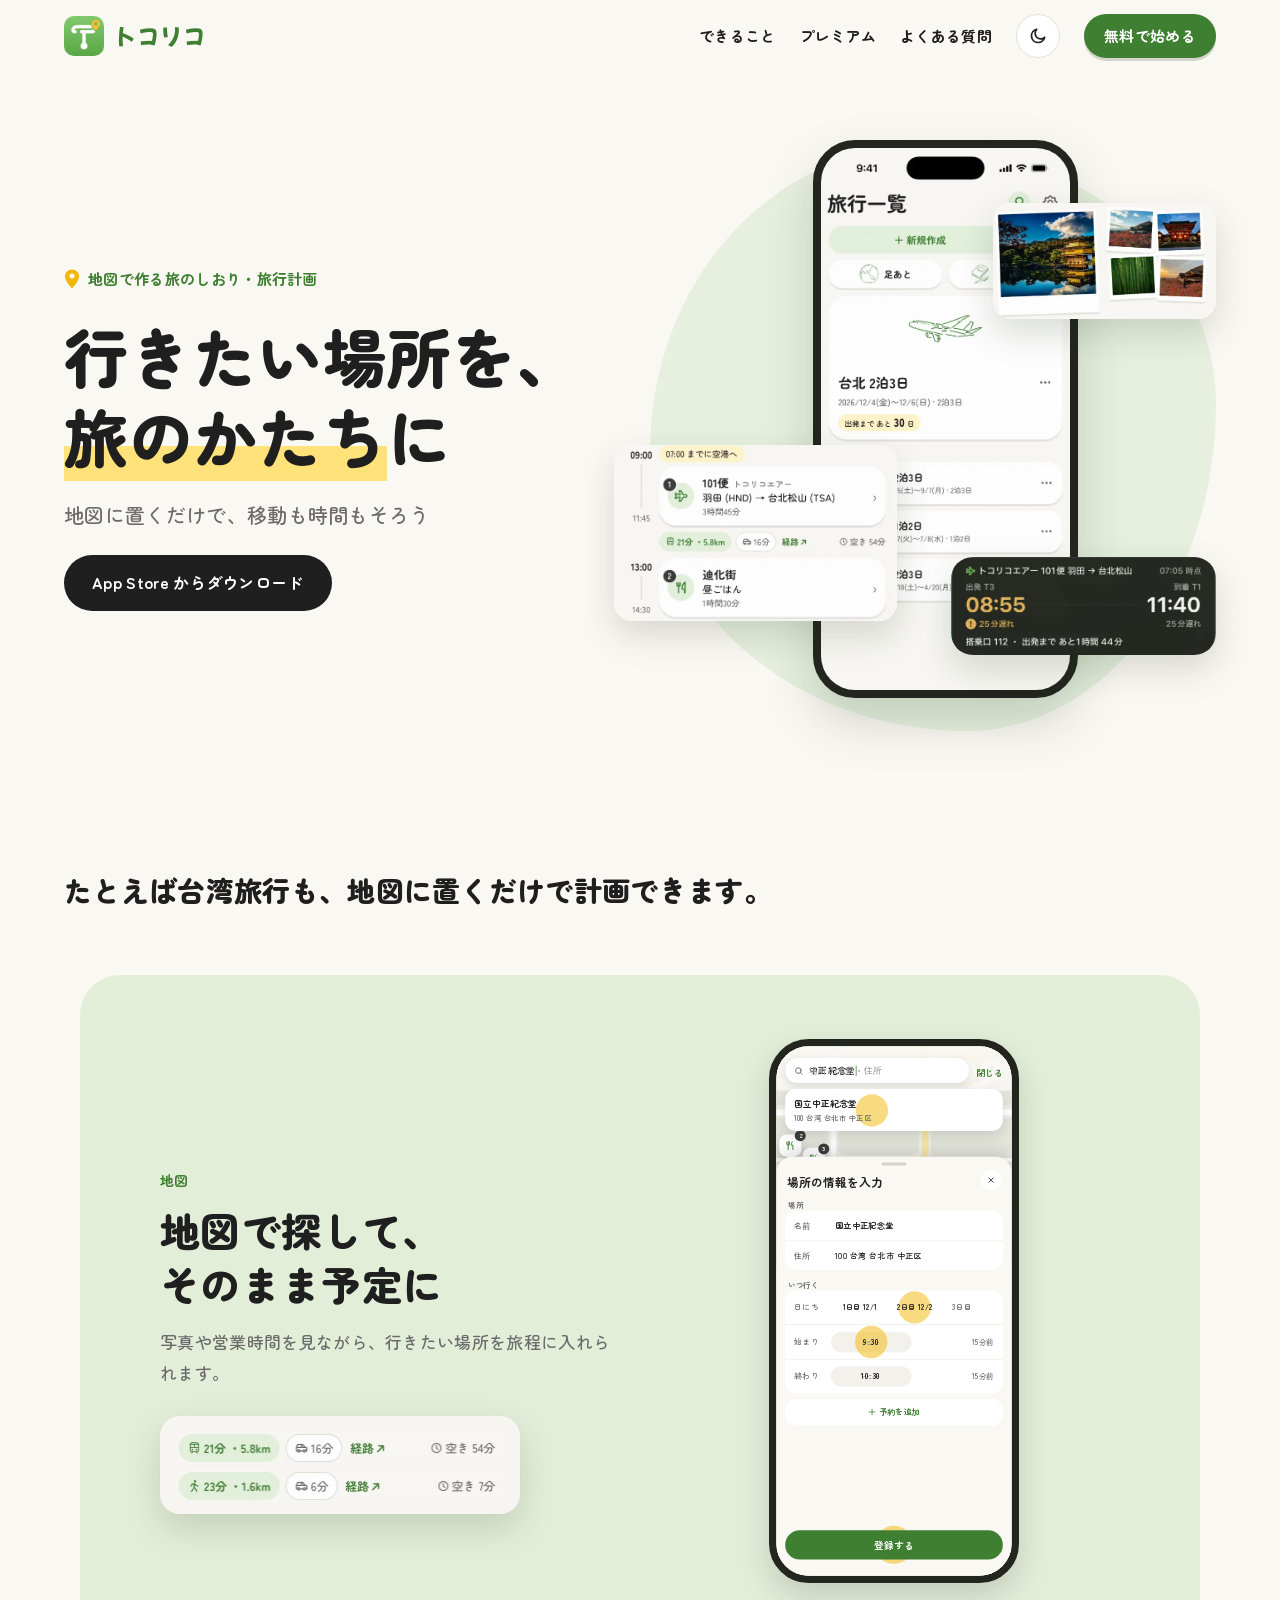
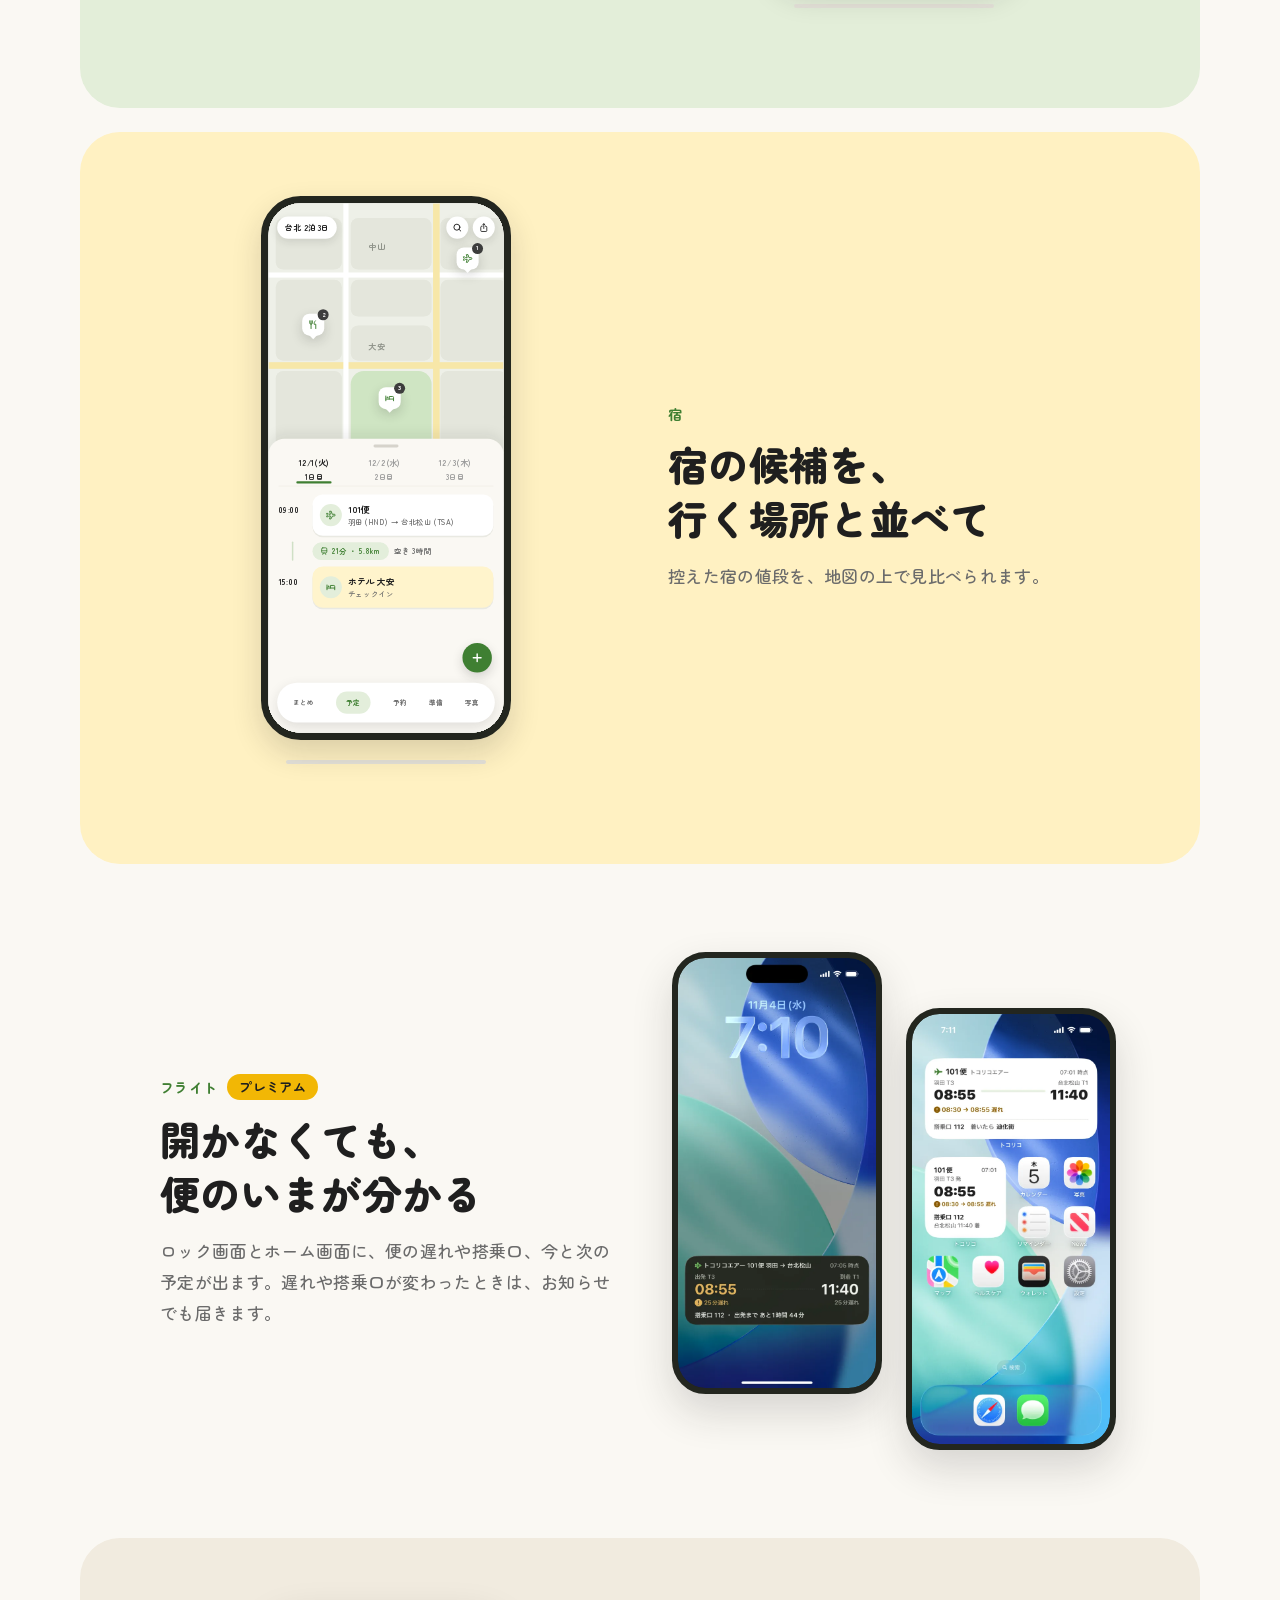
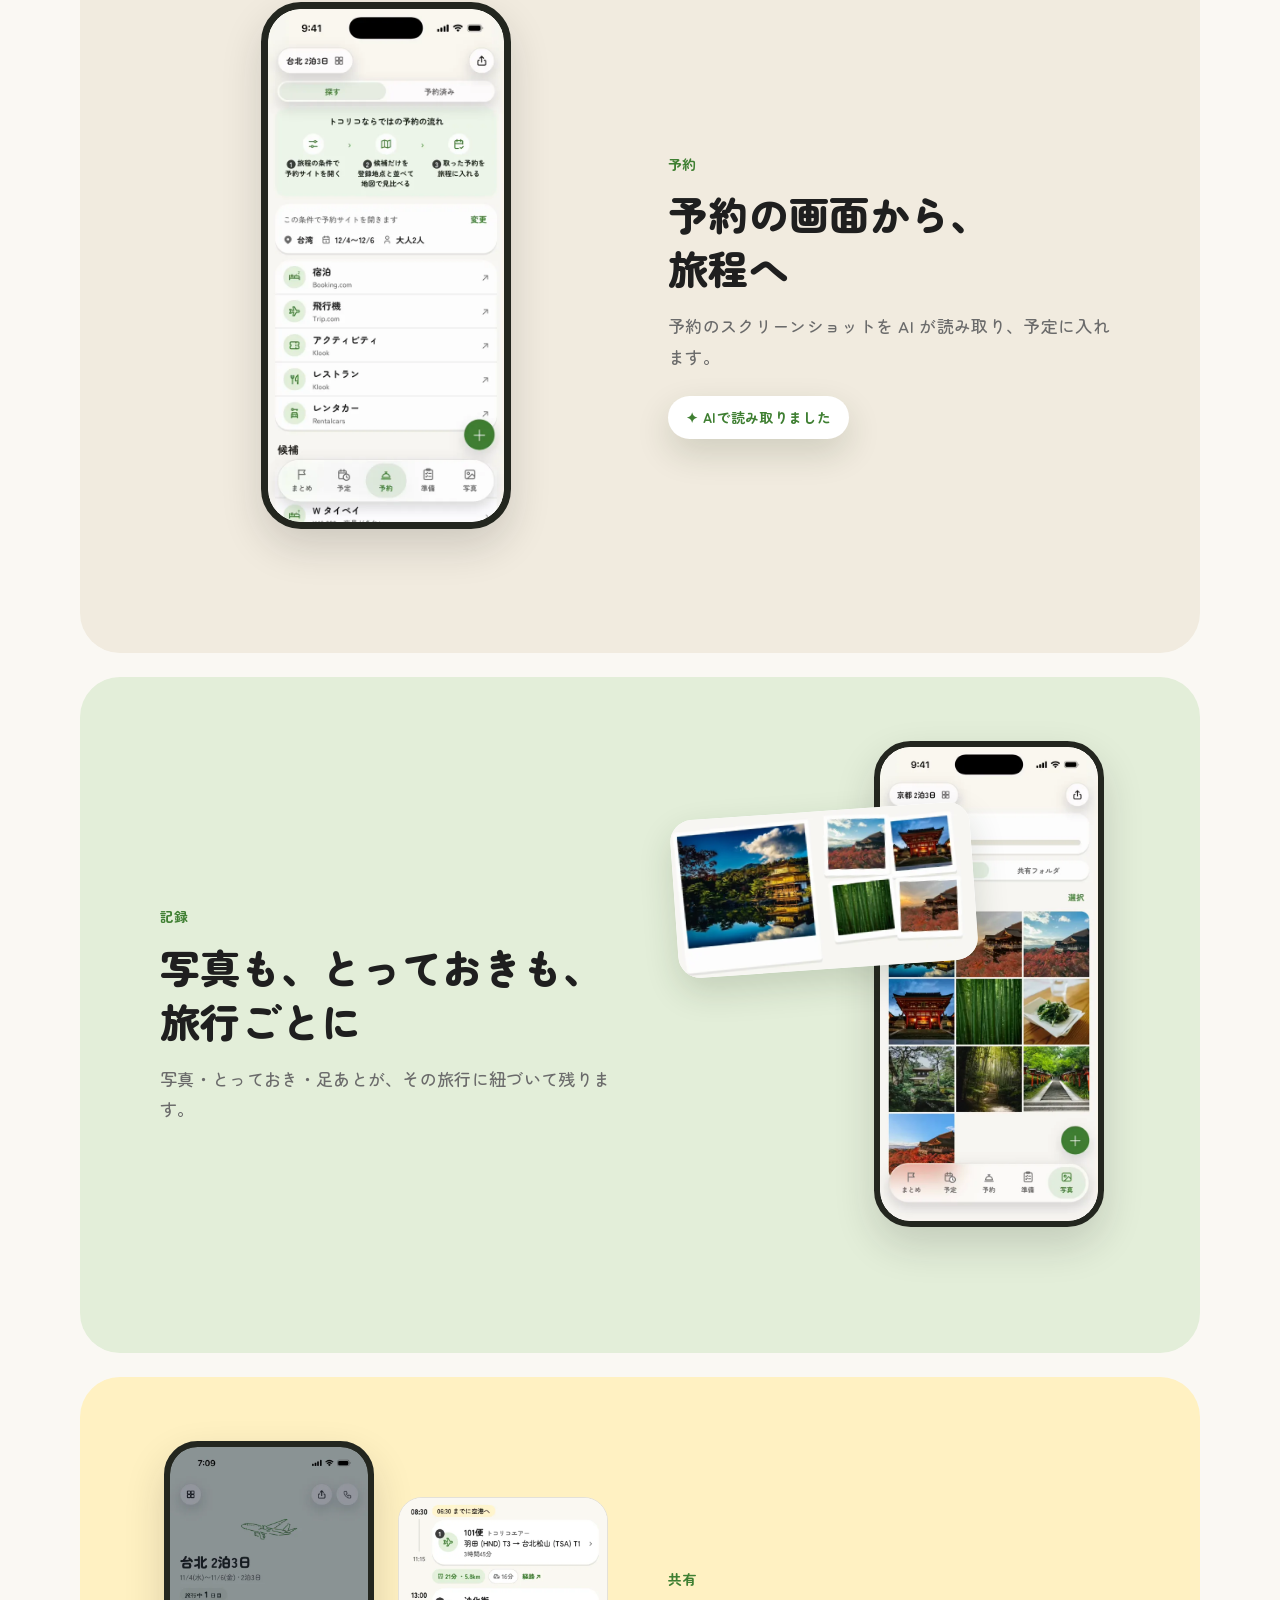
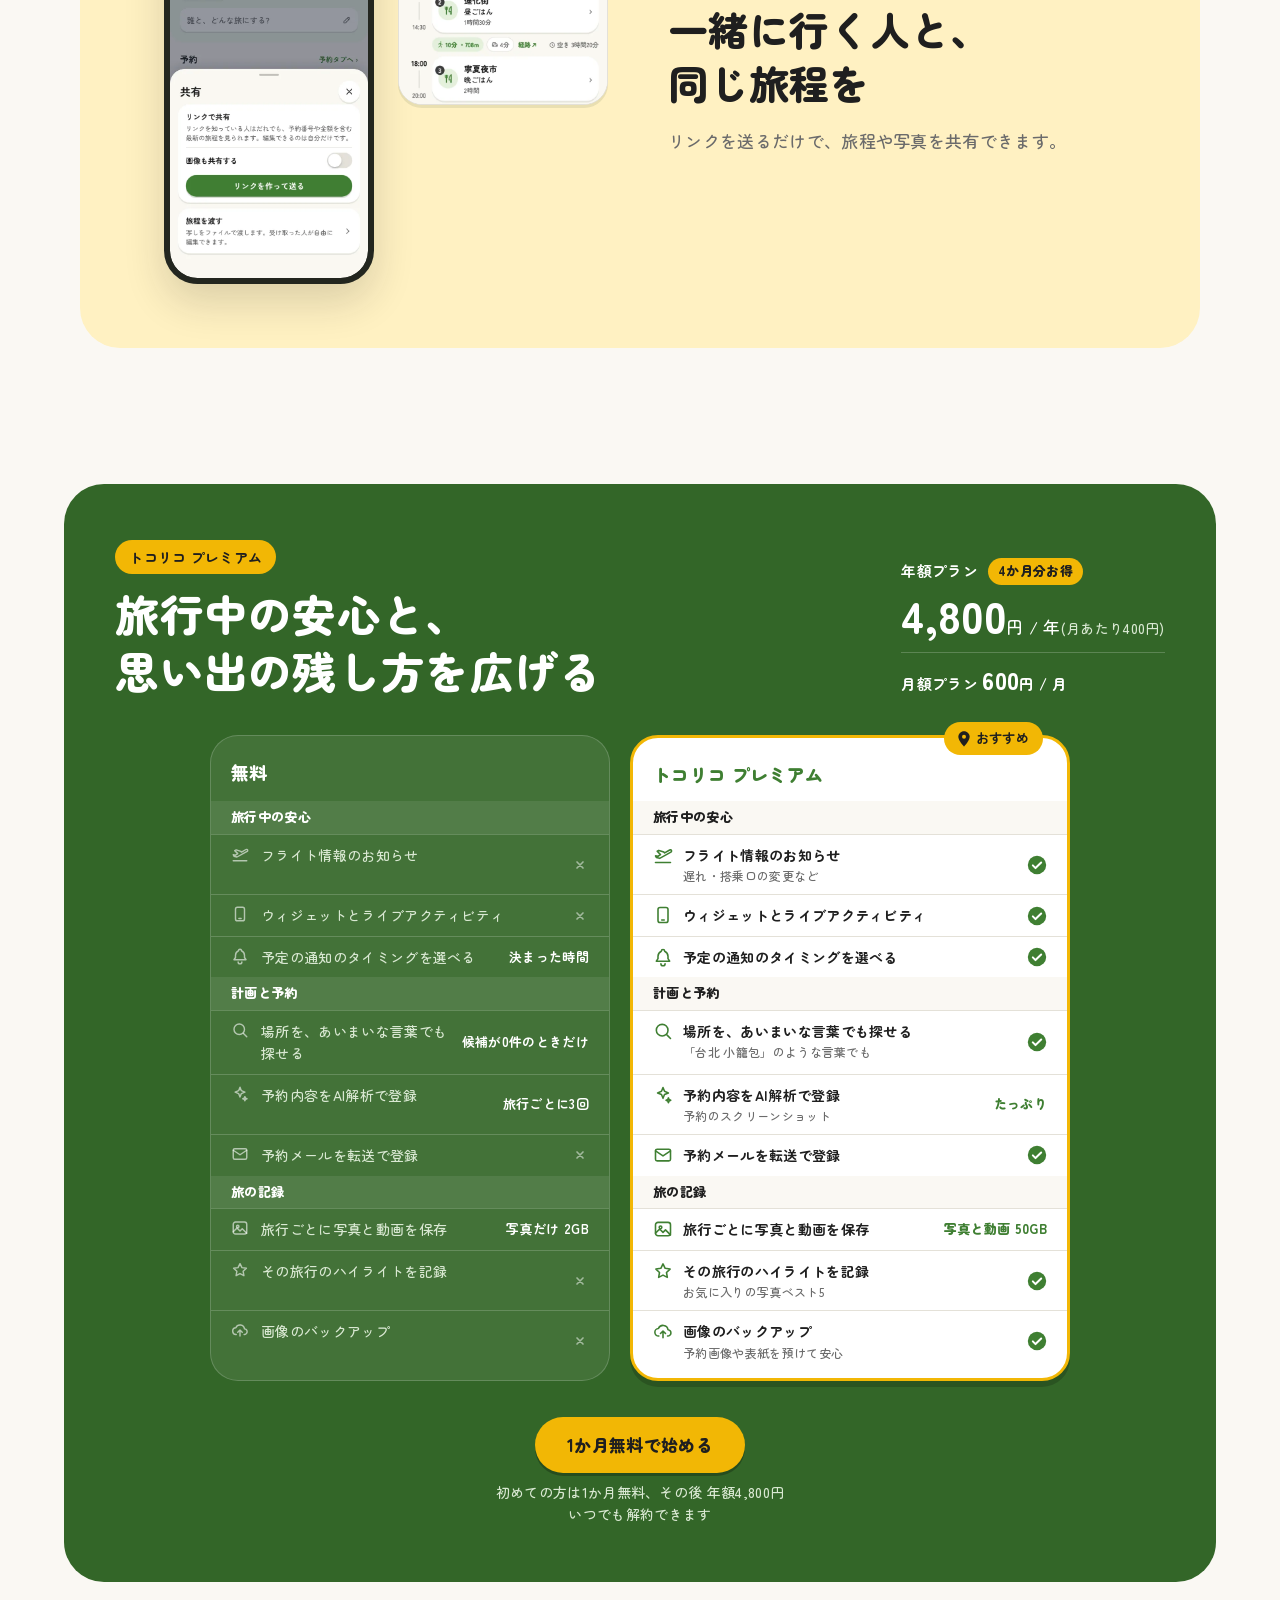
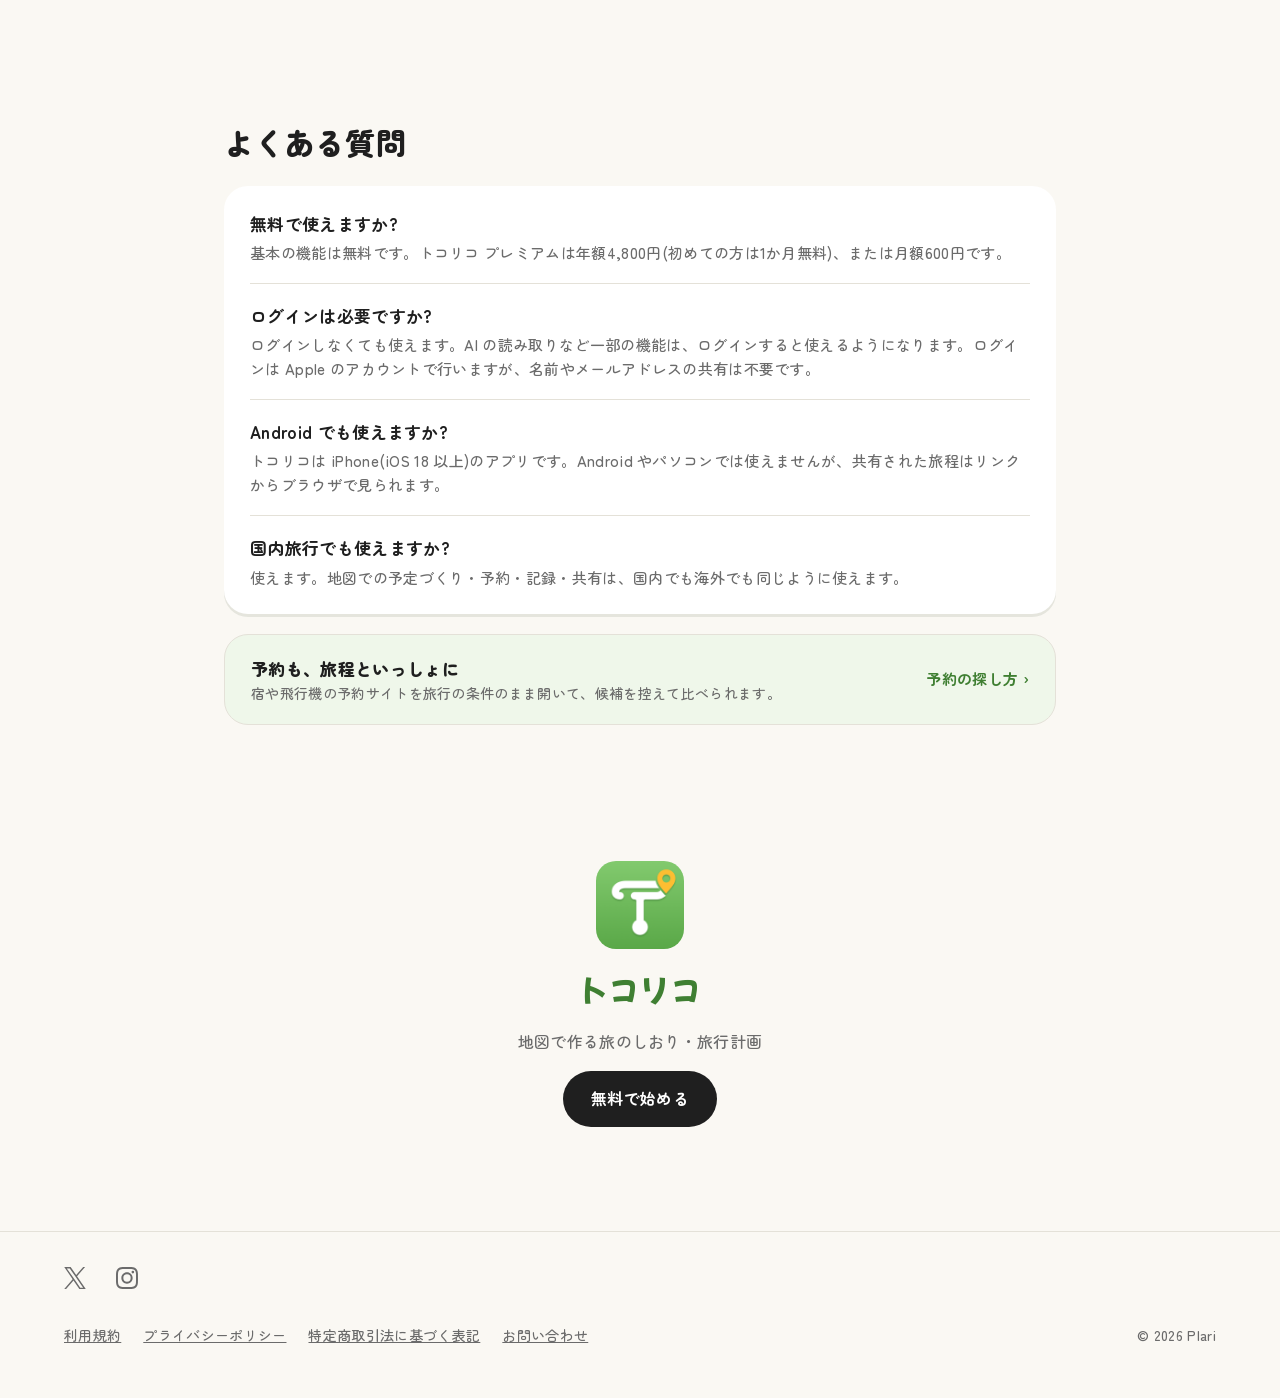
==== commit 5c4c073a: "プライバシーポリシーの最終更新日を 2026年11月20日に・ホームページの比べる表から「旅行とマイページに自分の写真」を外して9行に(travel-marker-app の main ace7d40" ====
--- a/index.html
+++ b/index.html
@@ -568,10 +568,10 @@
     </div>
   </div>
   <div class="compare">
-    <div class="plan-card"><h3>無料</h3><ul><li class="grp">旅行中の安心</li><li class="it"><svg class="ic" viewBox="0 0 24 24" aria-hidden="true"><path d="M14 9.5l6-3.5a1.5 1.5 0 0 1 1.5 2.6L8 16l-4-1-1-2 3 .5 3-2-4-4 2-1 6 2z"/><path d="M3 21h18"/></svg><span class="nm">フライト情報のお知らせ</span><svg class="no" viewBox="0 0 24 24" aria-label="なし" role="img"><path d="M8 8l8 8M16 8l-8 8"/></svg></li><li class="it"><svg class="ic" viewBox="0 0 24 24" aria-hidden="true"><rect x="6" y="3" width="12" height="18" rx="2.5"/><path d="M10.5 18h3"/></svg><span class="nm">ウィジェットとライブアクティビティ</span><svg class="no" viewBox="0 0 24 24" aria-label="なし" role="img"><path d="M8 8l8 8M16 8l-8 8"/></svg></li><li class="it"><svg class="ic" viewBox="0 0 24 24" aria-hidden="true"><path d="M10 5a2 2 0 1 1 4 0a7 7 0 0 1 4 6v3l2 3H4l2-3v-3a7 7 0 0 1 4-6"/><path d="M9.5 20a2.5 2.5 0 0 0 5 0"/></svg><span class="nm">予定の通知のタイミングを選べる</span><span class="val">決まった時間</span></li><li class="grp">計画と予約</li><li class="it"><svg class="ic" viewBox="0 0 24 24" aria-hidden="true"><circle cx="11" cy="11" r="7"/><path d="M21 21l-4.35-4.35"/></svg><span class="nm">場所を、あいまいな言葉でも探せる</span><span class="val">候補が0件のときだけ</span></li><li class="it"><svg class="ic" viewBox="0 0 24 24" aria-hidden="true"><path d="M12 3l1.8 4.6L18.5 9.5l-4.7 1.9L12 16l-1.8-4.6L5.5 9.5l4.7-1.9z"/><path d="M18.5 15.5l.8 2 2 .8-2 .8-.8 2-.8-2-2-.8 2-.8z"/></svg><span class="nm">予約内容をAI解析で登録</span><span class="val">旅行ごとに3回</span></li><li class="it"><svg class="ic" viewBox="0 0 24 24" aria-hidden="true"><rect x="3" y="5" width="18" height="14" rx="2"/><path d="M3 7l9 6 9-6"/></svg><span class="nm">予約メールを転送で登録</span><svg class="no" viewBox="0 0 24 24" aria-label="なし" role="img"><path d="M8 8l8 8M16 8l-8 8"/></svg></li><li class="grp">旅の記録</li><li class="it"><svg class="ic" viewBox="0 0 24 24" aria-hidden="true"><rect x="3" y="4" width="18" height="16" rx="3"/><circle cx="9" cy="10" r="1.6"/><path d="M3 17l5-5 4 4 3-3 6 6"/></svg><span class="nm">旅行ごとに写真と動画を保存</span><span class="val">写真だけ 2GB</span></li><li class="it"><svg class="ic" viewBox="0 0 24 24" aria-hidden="true"><path d="M12 3.5l2.6 5.3 5.9.9-4.3 4.1 1 5.8L12 16.9l-5.2 2.7 1-5.8L3.5 9.7l5.9-.9z"/></svg><span class="nm">その旅行のハイライトを記録</span><svg class="no" viewBox="0 0 24 24" aria-label="なし" role="img"><path d="M8 8l8 8M16 8l-8 8"/></svg></li><li class="it"><svg class="ic" viewBox="0 0 24 24" aria-hidden="true"><circle cx="12" cy="12" r="9"/><circle cx="12" cy="10" r="3"/><path d="M6.5 18.5a6.5 6.5 0 0 1 11 0"/></svg><span class="nm">旅行とマイページに自分の写真</span><svg class="no" viewBox="0 0 24 24" aria-label="なし" role="img"><path d="M8 8l8 8M16 8l-8 8"/></svg></li><li class="it"><svg class="ic" viewBox="0 0 24 24" aria-hidden="true"><path d="M7 18a4.5 4.5 0 0 1-.5-9 6 6 0 0 1 11.5 1.5A3.75 3.75 0 0 1 17.5 18"/><path d="M12 12v8M9 15l3-3 3 3"/></svg><span class="nm">画像のバックアップ</span><svg class="no" viewBox="0 0 24 24" aria-label="なし" role="img"><path d="M8 8l8 8M16 8l-8 8"/></svg></li></ul></div>
-    <div class="plan-card plan-card--pr"><span class="recommend"><svg viewBox="0 0 72 96" aria-hidden="true"><path d="M36 2C17 2 2 17 2 35c0 24 34 59 34 59s34-35 34-59C70 17 55 2 36 2z" fill="var(--on-yellow)"/><circle cx="36" cy="34" r="12" fill="var(--yellow)"/></svg>おすすめ</span><h3>トコリコ プレミアム</h3><ul><li class="grp">旅行中の安心</li><li class="it"><svg class="ic" viewBox="0 0 24 24" aria-hidden="true"><path d="M14 9.5l6-3.5a1.5 1.5 0 0 1 1.5 2.6L8 16l-4-1-1-2 3 .5 3-2-4-4 2-1 6 2z"/><path d="M3 21h18"/></svg><span class="nm">フライト情報のお知らせ<small>遅れ・搭乗口の変更など</small></span><svg class="yes" viewBox="0 0 24 24" aria-label="あり" role="img"><circle cx="12" cy="12" r="11"/><path d="M7 12.5l3.2 3.2L17 9"/></svg></li><li class="it"><svg class="ic" viewBox="0 0 24 24" aria-hidden="true"><rect x="6" y="3" width="12" height="18" rx="2.5"/><path d="M10.5 18h3"/></svg><span class="nm">ウィジェットとライブアクティビティ</span><svg class="yes" viewBox="0 0 24 24" aria-label="あり" role="img"><circle cx="12" cy="12" r="11"/><path d="M7 12.5l3.2 3.2L17 9"/></svg></li><li class="it"><svg class="ic" viewBox="0 0 24 24" aria-hidden="true"><path d="M10 5a2 2 0 1 1 4 0a7 7 0 0 1 4 6v3l2 3H4l2-3v-3a7 7 0 0 1 4-6"/><path d="M9.5 20a2.5 2.5 0 0 0 5 0"/></svg><span class="nm">予定の通知のタイミングを選べる</span><svg class="yes" viewBox="0 0 24 24" aria-label="あり" role="img"><circle cx="12" cy="12" r="11"/><path d="M7 12.5l3.2 3.2L17 9"/></svg></li><li class="grp">計画と予約</li><li class="it"><svg class="ic" viewBox="0 0 24 24" aria-hidden="true"><circle cx="11" cy="11" r="7"/><path d="M21 21l-4.35-4.35"/></svg><span class="nm">場所を、あいまいな言葉でも探せる<small>「台北 小籠包」のような言葉でも</small></span><svg class="yes" viewBox="0 0 24 24" aria-label="あり" role="img"><circle cx="12" cy="12" r="11"/><path d="M7 12.5l3.2 3.2L17 9"/></svg></li><li class="it"><svg class="ic" viewBox="0 0 24 24" aria-hidden="true"><path d="M12 3l1.8 4.6L18.5 9.5l-4.7 1.9L12 16l-1.8-4.6L5.5 9.5l4.7-1.9z"/><path d="M18.5 15.5l.8 2 2 .8-2 .8-.8 2-.8-2-2-.8 2-.8z"/></svg><span class="nm">予約内容をAI解析で登録<small>予約のスクリーンショット</small></span><span class="val">たっぷり</span></li><li class="it"><svg class="ic" viewBox="0 0 24 24" aria-hidden="true"><rect x="3" y="5" width="18" height="14" rx="2"/><path d="M3 7l9 6 9-6"/></svg><span class="nm">予約メールを転送で登録</span><svg class="yes" viewBox="0 0 24 24" aria-label="あり" role="img"><circle cx="12" cy="12" r="11"/><path d="M7 12.5l3.2 3.2L17 9"/></svg></li><li class="grp">旅の記録</li><li class="it"><svg class="ic" viewBox="0 0 24 24" aria-hidden="true"><rect x="3" y="4" width="18" height="16" rx="3"/><circle cx="9" cy="10" r="1.6"/><path d="M3 17l5-5 4 4 3-3 6 6"/></svg><span class="nm">旅行ごとに写真と動画を保存</span><span class="val">写真と動画 50GB</span></li><li class="it"><svg class="ic" viewBox="0 0 24 24" aria-hidden="true"><path d="M12 3.5l2.6 5.3 5.9.9-4.3 4.1 1 5.8L12 16.9l-5.2 2.7 1-5.8L3.5 9.7l5.9-.9z"/></svg><span class="nm">その旅行のハイライトを記録<small>お気に入りの写真ベスト5</small></span><svg class="yes" viewBox="0 0 24 24" aria-label="あり" role="img"><circle cx="12" cy="12" r="11"/><path d="M7 12.5l3.2 3.2L17 9"/></svg></li><li class="it"><svg class="ic" viewBox="0 0 24 24" aria-hidden="true"><circle cx="12" cy="12" r="9"/><circle cx="12" cy="10" r="3"/><path d="M6.5 18.5a6.5 6.5 0 0 1 11 0"/></svg><span class="nm">旅行とマイページに自分の写真<small>表紙とプロフィールの写真</small></span><svg class="yes" viewBox="0 0 24 24" aria-label="あり" role="img"><circle cx="12" cy="12" r="11"/><path d="M7 12.5l3.2 3.2L17 9"/></svg></li><li class="it"><svg class="ic" viewBox="0 0 24 24" aria-hidden="true"><path d="M7 18a4.5 4.5 0 0 1-.5-9 6 6 0 0 1 11.5 1.5A3.75 3.75 0 0 1 17.5 18"/><path d="M12 12v8M9 15l3-3 3 3"/></svg><span class="nm">画像のバックアップ<small>予約画像や表紙を預けて安心</small></span><svg class="yes" viewBox="0 0 24 24" aria-label="あり" role="img"><circle cx="12" cy="12" r="11"/><path d="M7 12.5l3.2 3.2L17 9"/></svg></li></ul></div>
+    <div class="plan-card"><h3>無料</h3><ul><li class="grp">旅行中の安心</li><li class="it"><svg class="ic" viewBox="0 0 24 24" aria-hidden="true"><path d="M14 9.5l6-3.5a1.5 1.5 0 0 1 1.5 2.6L8 16l-4-1-1-2 3 .5 3-2-4-4 2-1 6 2z"/><path d="M3 21h18"/></svg><span class="nm">フライト情報のお知らせ</span><svg class="no" viewBox="0 0 24 24" aria-label="なし" role="img"><path d="M8 8l8 8M16 8l-8 8"/></svg></li><li class="it"><svg class="ic" viewBox="0 0 24 24" aria-hidden="true"><rect x="6" y="3" width="12" height="18" rx="2.5"/><path d="M10.5 18h3"/></svg><span class="nm">ウィジェットとライブアクティビティ</span><svg class="no" viewBox="0 0 24 24" aria-label="なし" role="img"><path d="M8 8l8 8M16 8l-8 8"/></svg></li><li class="it"><svg class="ic" viewBox="0 0 24 24" aria-hidden="true"><path d="M10 5a2 2 0 1 1 4 0a7 7 0 0 1 4 6v3l2 3H4l2-3v-3a7 7 0 0 1 4-6"/><path d="M9.5 20a2.5 2.5 0 0 0 5 0"/></svg><span class="nm">予定の通知のタイミングを選べる</span><span class="val">決まった時間</span></li><li class="grp">計画と予約</li><li class="it"><svg class="ic" viewBox="0 0 24 24" aria-hidden="true"><circle cx="11" cy="11" r="7"/><path d="M21 21l-4.35-4.35"/></svg><span class="nm">場所を、あいまいな言葉でも探せる</span><span class="val">候補が0件のときだけ</span></li><li class="it"><svg class="ic" viewBox="0 0 24 24" aria-hidden="true"><path d="M12 3l1.8 4.6L18.5 9.5l-4.7 1.9L12 16l-1.8-4.6L5.5 9.5l4.7-1.9z"/><path d="M18.5 15.5l.8 2 2 .8-2 .8-.8 2-.8-2-2-.8 2-.8z"/></svg><span class="nm">予約内容をAI解析で登録</span><span class="val">旅行ごとに3回</span></li><li class="it"><svg class="ic" viewBox="0 0 24 24" aria-hidden="true"><rect x="3" y="5" width="18" height="14" rx="2"/><path d="M3 7l9 6 9-6"/></svg><span class="nm">予約メールを転送で登録</span><svg class="no" viewBox="0 0 24 24" aria-label="なし" role="img"><path d="M8 8l8 8M16 8l-8 8"/></svg></li><li class="grp">旅の記録</li><li class="it"><svg class="ic" viewBox="0 0 24 24" aria-hidden="true"><rect x="3" y="4" width="18" height="16" rx="3"/><circle cx="9" cy="10" r="1.6"/><path d="M3 17l5-5 4 4 3-3 6 6"/></svg><span class="nm">旅行ごとに写真と動画を保存</span><span class="val">写真だけ 2GB</span></li><li class="it"><svg class="ic" viewBox="0 0 24 24" aria-hidden="true"><path d="M12 3.5l2.6 5.3 5.9.9-4.3 4.1 1 5.8L12 16.9l-5.2 2.7 1-5.8L3.5 9.7l5.9-.9z"/></svg><span class="nm">その旅行のハイライトを記録</span><svg class="no" viewBox="0 0 24 24" aria-label="なし" role="img"><path d="M8 8l8 8M16 8l-8 8"/></svg></li><li class="it"><svg class="ic" viewBox="0 0 24 24" aria-hidden="true"><path d="M7 18a4.5 4.5 0 0 1-.5-9 6 6 0 0 1 11.5 1.5A3.75 3.75 0 0 1 17.5 18"/><path d="M12 12v8M9 15l3-3 3 3"/></svg><span class="nm">画像のバックアップ</span><svg class="no" viewBox="0 0 24 24" aria-label="なし" role="img"><path d="M8 8l8 8M16 8l-8 8"/></svg></li></ul></div>
+    <div class="plan-card plan-card--pr"><span class="recommend"><svg viewBox="0 0 72 96" aria-hidden="true"><path d="M36 2C17 2 2 17 2 35c0 24 34 59 34 59s34-35 34-59C70 17 55 2 36 2z" fill="var(--on-yellow)"/><circle cx="36" cy="34" r="12" fill="var(--yellow)"/></svg>おすすめ</span><h3>トコリコ プレミアム</h3><ul><li class="grp">旅行中の安心</li><li class="it"><svg class="ic" viewBox="0 0 24 24" aria-hidden="true"><path d="M14 9.5l6-3.5a1.5 1.5 0 0 1 1.5 2.6L8 16l-4-1-1-2 3 .5 3-2-4-4 2-1 6 2z"/><path d="M3 21h18"/></svg><span class="nm">フライト情報のお知らせ<small>遅れ・搭乗口の変更など</small></span><svg class="yes" viewBox="0 0 24 24" aria-label="あり" role="img"><circle cx="12" cy="12" r="11"/><path d="M7 12.5l3.2 3.2L17 9"/></svg></li><li class="it"><svg class="ic" viewBox="0 0 24 24" aria-hidden="true"><rect x="6" y="3" width="12" height="18" rx="2.5"/><path d="M10.5 18h3"/></svg><span class="nm">ウィジェットとライブアクティビティ</span><svg class="yes" viewBox="0 0 24 24" aria-label="あり" role="img"><circle cx="12" cy="12" r="11"/><path d="M7 12.5l3.2 3.2L17 9"/></svg></li><li class="it"><svg class="ic" viewBox="0 0 24 24" aria-hidden="true"><path d="M10 5a2 2 0 1 1 4 0a7 7 0 0 1 4 6v3l2 3H4l2-3v-3a7 7 0 0 1 4-6"/><path d="M9.5 20a2.5 2.5 0 0 0 5 0"/></svg><span class="nm">予定の通知のタイミングを選べる</span><svg class="yes" viewBox="0 0 24 24" aria-label="あり" role="img"><circle cx="12" cy="12" r="11"/><path d="M7 12.5l3.2 3.2L17 9"/></svg></li><li class="grp">計画と予約</li><li class="it"><svg class="ic" viewBox="0 0 24 24" aria-hidden="true"><circle cx="11" cy="11" r="7"/><path d="M21 21l-4.35-4.35"/></svg><span class="nm">場所を、あいまいな言葉でも探せる<small>「台北 小籠包」のような言葉でも</small></span><svg class="yes" viewBox="0 0 24 24" aria-label="あり" role="img"><circle cx="12" cy="12" r="11"/><path d="M7 12.5l3.2 3.2L17 9"/></svg></li><li class="it"><svg class="ic" viewBox="0 0 24 24" aria-hidden="true"><path d="M12 3l1.8 4.6L18.5 9.5l-4.7 1.9L12 16l-1.8-4.6L5.5 9.5l4.7-1.9z"/><path d="M18.5 15.5l.8 2 2 .8-2 .8-.8 2-.8-2-2-.8 2-.8z"/></svg><span class="nm">予約内容をAI解析で登録<small>予約のスクリーンショット</small></span><span class="val">たっぷり</span></li><li class="it"><svg class="ic" viewBox="0 0 24 24" aria-hidden="true"><rect x="3" y="5" width="18" height="14" rx="2"/><path d="M3 7l9 6 9-6"/></svg><span class="nm">予約メールを転送で登録</span><svg class="yes" viewBox="0 0 24 24" aria-label="あり" role="img"><circle cx="12" cy="12" r="11"/><path d="M7 12.5l3.2 3.2L17 9"/></svg></li><li class="grp">旅の記録</li><li class="it"><svg class="ic" viewBox="0 0 24 24" aria-hidden="true"><rect x="3" y="4" width="18" height="16" rx="3"/><circle cx="9" cy="10" r="1.6"/><path d="M3 17l5-5 4 4 3-3 6 6"/></svg><span class="nm">旅行ごとに写真と動画を保存</span><span class="val">写真と動画 50GB</span></li><li class="it"><svg class="ic" viewBox="0 0 24 24" aria-hidden="true"><path d="M12 3.5l2.6 5.3 5.9.9-4.3 4.1 1 5.8L12 16.9l-5.2 2.7 1-5.8L3.5 9.7l5.9-.9z"/></svg><span class="nm">その旅行のハイライトを記録<small>お気に入りの写真ベスト5</small></span><svg class="yes" viewBox="0 0 24 24" aria-label="あり" role="img"><circle cx="12" cy="12" r="11"/><path d="M7 12.5l3.2 3.2L17 9"/></svg></li><li class="it"><svg class="ic" viewBox="0 0 24 24" aria-hidden="true"><path d="M7 18a4.5 4.5 0 0 1-.5-9 6 6 0 0 1 11.5 1.5A3.75 3.75 0 0 1 17.5 18"/><path d="M12 12v8M9 15l3-3 3 3"/></svg><span class="nm">画像のバックアップ<small>予約画像や表紙を預けて安心</small></span><svg class="yes" viewBox="0 0 24 24" aria-label="あり" role="img"><circle cx="12" cy="12" r="11"/><path d="M7 12.5l3.2 3.2L17 9"/></svg></li></ul></div>
   </div>
-  <div class="premium-compare" role="table" aria-label="無料とトコリコ プレミアムの比べ"><div class="pc-group" role="row"><span class="pc-group-name" role="rowheader">旅行中の安心</span><span class="pc-free" role="columnheader">無料</span><span class="pc-prem pc-prem-head" role="columnheader">プレミアム</span></div><div class="pc-row" role="row"><span class="pc-icon" aria-hidden="true"><svg viewBox="0 0 24 24"><path d="M14 9.5l6-3.5a1.5 1.5 0 0 1 1.5 2.6L8 16l-4-1-1-2 3 .5 3-2-4-4 2-1 6 2z"/><path d="M3 21h18"/></svg></span><span class="pc-name" role="cell">フライト情報のお知らせ<span class="pc-note">遅れ・搭乗口の変更など</span></span><span class="pc-free" role="cell"><svg class="no" viewBox="0 0 24 24" aria-label="なし" role="img"><path d="M8 8l8 8M16 8l-8 8"/></svg></span><span class="pc-prem" role="cell"><svg class="yes" viewBox="0 0 24 24" aria-label="あり" role="img"><circle cx="12" cy="12" r="11"/><path d="M7 12.5l3.2 3.2L17 9"/></svg></span></div><div class="pc-row" role="row"><span class="pc-icon" aria-hidden="true"><svg viewBox="0 0 24 24"><rect x="6" y="3" width="12" height="18" rx="2.5"/><path d="M10.5 18h3"/></svg></span><span class="pc-name" role="cell">ウィジェットとライブアクティビティ</span><span class="pc-free" role="cell"><svg class="no" viewBox="0 0 24 24" aria-label="なし" role="img"><path d="M8 8l8 8M16 8l-8 8"/></svg></span><span class="pc-prem" role="cell"><svg class="yes" viewBox="0 0 24 24" aria-label="あり" role="img"><circle cx="12" cy="12" r="11"/><path d="M7 12.5l3.2 3.2L17 9"/></svg></span></div><div class="pc-row" role="row"><span class="pc-icon" aria-hidden="true"><svg viewBox="0 0 24 24"><path d="M10 5a2 2 0 1 1 4 0a7 7 0 0 1 4 6v3l2 3H4l2-3v-3a7 7 0 0 1 4-6"/><path d="M9.5 20a2.5 2.5 0 0 0 5 0"/></svg></span><span class="pc-name" role="cell">予定の通知のタイミングを選べる</span><span class="pc-free" role="cell"><span class="pc-amount"><span class="premium-note-part">決まった</span><span class="premium-note-part">時間</span></span></span><span class="pc-prem" role="cell"><svg class="yes" viewBox="0 0 24 24" aria-label="あり" role="img"><circle cx="12" cy="12" r="11"/><path d="M7 12.5l3.2 3.2L17 9"/></svg></span></div><div class="pc-group" role="row"><span class="pc-group-name" role="rowheader">計画と予約</span><span class="pc-free" role="columnheader"></span><span class="pc-prem" role="columnheader"></span></div><div class="pc-row" role="row"><span class="pc-icon" aria-hidden="true"><svg viewBox="0 0 24 24"><circle cx="11" cy="11" r="7"/><path d="M21 21l-4.35-4.35"/></svg></span><span class="pc-name" role="cell">場所を、あいまいな言葉でも探せる<span class="pc-note"><span class="premium-note-part">「台北 小籠包」</span><span class="premium-note-part">のような言葉でも</span></span></span><span class="pc-free" role="cell"><span class="pc-amount"><span class="premium-note-part">候補が</span><span class="premium-note-part">0件の</span><span class="premium-note-part">ときだけ</span></span></span><span class="pc-prem" role="cell"><svg class="yes" viewBox="0 0 24 24" aria-label="あり" role="img"><circle cx="12" cy="12" r="11"/><path d="M7 12.5l3.2 3.2L17 9"/></svg></span></div><div class="pc-row" role="row"><span class="pc-icon" aria-hidden="true"><svg viewBox="0 0 24 24"><path d="M12 3l1.8 4.6L18.5 9.5l-4.7 1.9L12 16l-1.8-4.6L5.5 9.5l4.7-1.9z"/><path d="M18.5 15.5l.8 2 2 .8-2 .8-.8 2-.8-2-2-.8 2-.8z"/></svg></span><span class="pc-name" role="cell">予約内容をAI解析で登録<span class="pc-note">予約のスクリーンショット</span></span><span class="pc-free" role="cell"><span class="pc-amount"><span class="premium-note-part">旅行ごと</span><span class="premium-note-part">に3回</span></span></span><span class="pc-prem" role="cell"><span class="pc-amount">たっぷり</span></span></div><div class="pc-row" role="row"><span class="pc-icon" aria-hidden="true"><svg viewBox="0 0 24 24"><rect x="3" y="5" width="18" height="14" rx="2"/><path d="M3 7l9 6 9-6"/></svg></span><span class="pc-name" role="cell">予約メールを転送で登録</span><span class="pc-free" role="cell"><svg class="no" viewBox="0 0 24 24" aria-label="なし" role="img"><path d="M8 8l8 8M16 8l-8 8"/></svg></span><span class="pc-prem" role="cell"><svg class="yes" viewBox="0 0 24 24" aria-label="あり" role="img"><circle cx="12" cy="12" r="11"/><path d="M7 12.5l3.2 3.2L17 9"/></svg></span></div><div class="pc-group" role="row"><span class="pc-group-name" role="rowheader">旅の記録</span><span class="pc-free" role="columnheader"></span><span class="pc-prem" role="columnheader"></span></div><div class="pc-row" role="row"><span class="pc-icon" aria-hidden="true"><svg viewBox="0 0 24 24"><rect x="3" y="4" width="18" height="16" rx="3"/><circle cx="9" cy="10" r="1.6"/><path d="M3 17l5-5 4 4 3-3 6 6"/></svg></span><span class="pc-name" role="cell">旅行ごとに写真と動画を保存</span><span class="pc-free" role="cell"><span class="pc-amount">写真だけ 2GB</span></span><span class="pc-prem" role="cell"><span class="pc-amount">写真と動画 50GB</span></span></div><div class="pc-row" role="row"><span class="pc-icon" aria-hidden="true"><svg viewBox="0 0 24 24"><path d="M12 3.5l2.6 5.3 5.9.9-4.3 4.1 1 5.8L12 16.9l-5.2 2.7 1-5.8L3.5 9.7l5.9-.9z"/></svg></span><span class="pc-name" role="cell">その旅行のハイライトを記録<span class="pc-note">お気に入りの写真ベスト5</span></span><span class="pc-free" role="cell"><svg class="no" viewBox="0 0 24 24" aria-label="なし" role="img"><path d="M8 8l8 8M16 8l-8 8"/></svg></span><span class="pc-prem" role="cell"><svg class="yes" viewBox="0 0 24 24" aria-label="あり" role="img"><circle cx="12" cy="12" r="11"/><path d="M7 12.5l3.2 3.2L17 9"/></svg></span></div><div class="pc-row" role="row"><span class="pc-icon" aria-hidden="true"><svg viewBox="0 0 24 24"><circle cx="12" cy="12" r="9"/><circle cx="12" cy="10" r="3"/><path d="M6.5 18.5a6.5 6.5 0 0 1 11 0"/></svg></span><span class="pc-name" role="cell">旅行とマイページに自分の写真<span class="pc-note">表紙とプロフィールの写真</span></span><span class="pc-free" role="cell"><svg class="no" viewBox="0 0 24 24" aria-label="なし" role="img"><path d="M8 8l8 8M16 8l-8 8"/></svg></span><span class="pc-prem" role="cell"><svg class="yes" viewBox="0 0 24 24" aria-label="あり" role="img"><circle cx="12" cy="12" r="11"/><path d="M7 12.5l3.2 3.2L17 9"/></svg></span></div><div class="pc-row" role="row"><span class="pc-icon" aria-hidden="true"><svg viewBox="0 0 24 24"><path d="M7 18a4.5 4.5 0 0 1-.5-9 6 6 0 0 1 11.5 1.5A3.75 3.75 0 0 1 17.5 18"/><path d="M12 12v8M9 15l3-3 3 3"/></svg></span><span class="pc-name" role="cell">画像のバックアップ<span class="pc-note">予約画像や表紙を預けて安心</span></span><span class="pc-free" role="cell"><svg class="no" viewBox="0 0 24 24" aria-label="なし" role="img"><path d="M8 8l8 8M16 8l-8 8"/></svg></span><span class="pc-prem" role="cell"><svg class="yes" viewBox="0 0 24 24" aria-label="あり" role="img"><circle cx="12" cy="12" r="11"/><path d="M7 12.5l3.2 3.2L17 9"/></svg></span></div></div>
+  <div class="premium-compare" role="table" aria-label="無料とトコリコ プレミアムの比べ"><div class="pc-group" role="row"><span class="pc-group-name" role="rowheader">旅行中の安心</span><span class="pc-free" role="columnheader">無料</span><span class="pc-prem pc-prem-head" role="columnheader">プレミアム</span></div><div class="pc-row" role="row"><span class="pc-icon" aria-hidden="true"><svg viewBox="0 0 24 24"><path d="M14 9.5l6-3.5a1.5 1.5 0 0 1 1.5 2.6L8 16l-4-1-1-2 3 .5 3-2-4-4 2-1 6 2z"/><path d="M3 21h18"/></svg></span><span class="pc-name" role="cell">フライト情報のお知らせ<span class="pc-note">遅れ・搭乗口の変更など</span></span><span class="pc-free" role="cell"><svg class="no" viewBox="0 0 24 24" aria-label="なし" role="img"><path d="M8 8l8 8M16 8l-8 8"/></svg></span><span class="pc-prem" role="cell"><svg class="yes" viewBox="0 0 24 24" aria-label="あり" role="img"><circle cx="12" cy="12" r="11"/><path d="M7 12.5l3.2 3.2L17 9"/></svg></span></div><div class="pc-row" role="row"><span class="pc-icon" aria-hidden="true"><svg viewBox="0 0 24 24"><rect x="6" y="3" width="12" height="18" rx="2.5"/><path d="M10.5 18h3"/></svg></span><span class="pc-name" role="cell">ウィジェットとライブアクティビティ</span><span class="pc-free" role="cell"><svg class="no" viewBox="0 0 24 24" aria-label="なし" role="img"><path d="M8 8l8 8M16 8l-8 8"/></svg></span><span class="pc-prem" role="cell"><svg class="yes" viewBox="0 0 24 24" aria-label="あり" role="img"><circle cx="12" cy="12" r="11"/><path d="M7 12.5l3.2 3.2L17 9"/></svg></span></div><div class="pc-row" role="row"><span class="pc-icon" aria-hidden="true"><svg viewBox="0 0 24 24"><path d="M10 5a2 2 0 1 1 4 0a7 7 0 0 1 4 6v3l2 3H4l2-3v-3a7 7 0 0 1 4-6"/><path d="M9.5 20a2.5 2.5 0 0 0 5 0"/></svg></span><span class="pc-name" role="cell">予定の通知のタイミングを選べる</span><span class="pc-free" role="cell"><span class="pc-amount"><span class="premium-note-part">決まった</span><span class="premium-note-part">時間</span></span></span><span class="pc-prem" role="cell"><svg class="yes" viewBox="0 0 24 24" aria-label="あり" role="img"><circle cx="12" cy="12" r="11"/><path d="M7 12.5l3.2 3.2L17 9"/></svg></span></div><div class="pc-group" role="row"><span class="pc-group-name" role="rowheader">計画と予約</span><span class="pc-free" role="columnheader"></span><span class="pc-prem" role="columnheader"></span></div><div class="pc-row" role="row"><span class="pc-icon" aria-hidden="true"><svg viewBox="0 0 24 24"><circle cx="11" cy="11" r="7"/><path d="M21 21l-4.35-4.35"/></svg></span><span class="pc-name" role="cell">場所を、あいまいな言葉でも探せる<span class="pc-note"><span class="premium-note-part">「台北 小籠包」</span><span class="premium-note-part">のような言葉でも</span></span></span><span class="pc-free" role="cell"><span class="pc-amount"><span class="premium-note-part">候補が</span><span class="premium-note-part">0件の</span><span class="premium-note-part">ときだけ</span></span></span><span class="pc-prem" role="cell"><svg class="yes" viewBox="0 0 24 24" aria-label="あり" role="img"><circle cx="12" cy="12" r="11"/><path d="M7 12.5l3.2 3.2L17 9"/></svg></span></div><div class="pc-row" role="row"><span class="pc-icon" aria-hidden="true"><svg viewBox="0 0 24 24"><path d="M12 3l1.8 4.6L18.5 9.5l-4.7 1.9L12 16l-1.8-4.6L5.5 9.5l4.7-1.9z"/><path d="M18.5 15.5l.8 2 2 .8-2 .8-.8 2-.8-2-2-.8 2-.8z"/></svg></span><span class="pc-name" role="cell">予約内容をAI解析で登録<span class="pc-note">予約のスクリーンショット</span></span><span class="pc-free" role="cell"><span class="pc-amount"><span class="premium-note-part">旅行ごと</span><span class="premium-note-part">に3回</span></span></span><span class="pc-prem" role="cell"><span class="pc-amount">たっぷり</span></span></div><div class="pc-row" role="row"><span class="pc-icon" aria-hidden="true"><svg viewBox="0 0 24 24"><rect x="3" y="5" width="18" height="14" rx="2"/><path d="M3 7l9 6 9-6"/></svg></span><span class="pc-name" role="cell">予約メールを転送で登録</span><span class="pc-free" role="cell"><svg class="no" viewBox="0 0 24 24" aria-label="なし" role="img"><path d="M8 8l8 8M16 8l-8 8"/></svg></span><span class="pc-prem" role="cell"><svg class="yes" viewBox="0 0 24 24" aria-label="あり" role="img"><circle cx="12" cy="12" r="11"/><path d="M7 12.5l3.2 3.2L17 9"/></svg></span></div><div class="pc-group" role="row"><span class="pc-group-name" role="rowheader">旅の記録</span><span class="pc-free" role="columnheader"></span><span class="pc-prem" role="columnheader"></span></div><div class="pc-row" role="row"><span class="pc-icon" aria-hidden="true"><svg viewBox="0 0 24 24"><rect x="3" y="4" width="18" height="16" rx="3"/><circle cx="9" cy="10" r="1.6"/><path d="M3 17l5-5 4 4 3-3 6 6"/></svg></span><span class="pc-name" role="cell">旅行ごとに写真と動画を保存</span><span class="pc-free" role="cell"><span class="pc-amount">写真だけ 2GB</span></span><span class="pc-prem" role="cell"><span class="pc-amount">写真と動画 50GB</span></span></div><div class="pc-row" role="row"><span class="pc-icon" aria-hidden="true"><svg viewBox="0 0 24 24"><path d="M12 3.5l2.6 5.3 5.9.9-4.3 4.1 1 5.8L12 16.9l-5.2 2.7 1-5.8L3.5 9.7l5.9-.9z"/></svg></span><span class="pc-name" role="cell">その旅行のハイライトを記録<span class="pc-note">お気に入りの写真ベスト5</span></span><span class="pc-free" role="cell"><svg class="no" viewBox="0 0 24 24" aria-label="なし" role="img"><path d="M8 8l8 8M16 8l-8 8"/></svg></span><span class="pc-prem" role="cell"><svg class="yes" viewBox="0 0 24 24" aria-label="あり" role="img"><circle cx="12" cy="12" r="11"/><path d="M7 12.5l3.2 3.2L17 9"/></svg></span></div><div class="pc-row" role="row"><span class="pc-icon" aria-hidden="true"><svg viewBox="0 0 24 24"><path d="M7 18a4.5 4.5 0 0 1-.5-9 6 6 0 0 1 11.5 1.5A3.75 3.75 0 0 1 17.5 18"/><path d="M12 12v8M9 15l3-3 3 3"/></svg></span><span class="pc-name" role="cell">画像のバックアップ<span class="pc-note">予約画像や表紙を預けて安心</span></span><span class="pc-free" role="cell"><svg class="no" viewBox="0 0 24 24" aria-label="なし" role="img"><path d="M8 8l8 8M16 8l-8 8"/></svg></span><span class="pc-prem" role="cell"><svg class="yes" viewBox="0 0 24 24" aria-label="あり" role="img"><circle cx="12" cy="12" r="11"/><path d="M7 12.5l3.2 3.2L17 9"/></svg></span></div></div>
   <div class="premium-cta"><a class="btn btn--yellow" href="app">1か月無料で始める</a><p>初めての方は1か月無料、その後 年額4,800円<br>いつでも解約できます</p></div>
 </div></section><section class="faq" id="faq">
   <h2>よくある質問</h2>
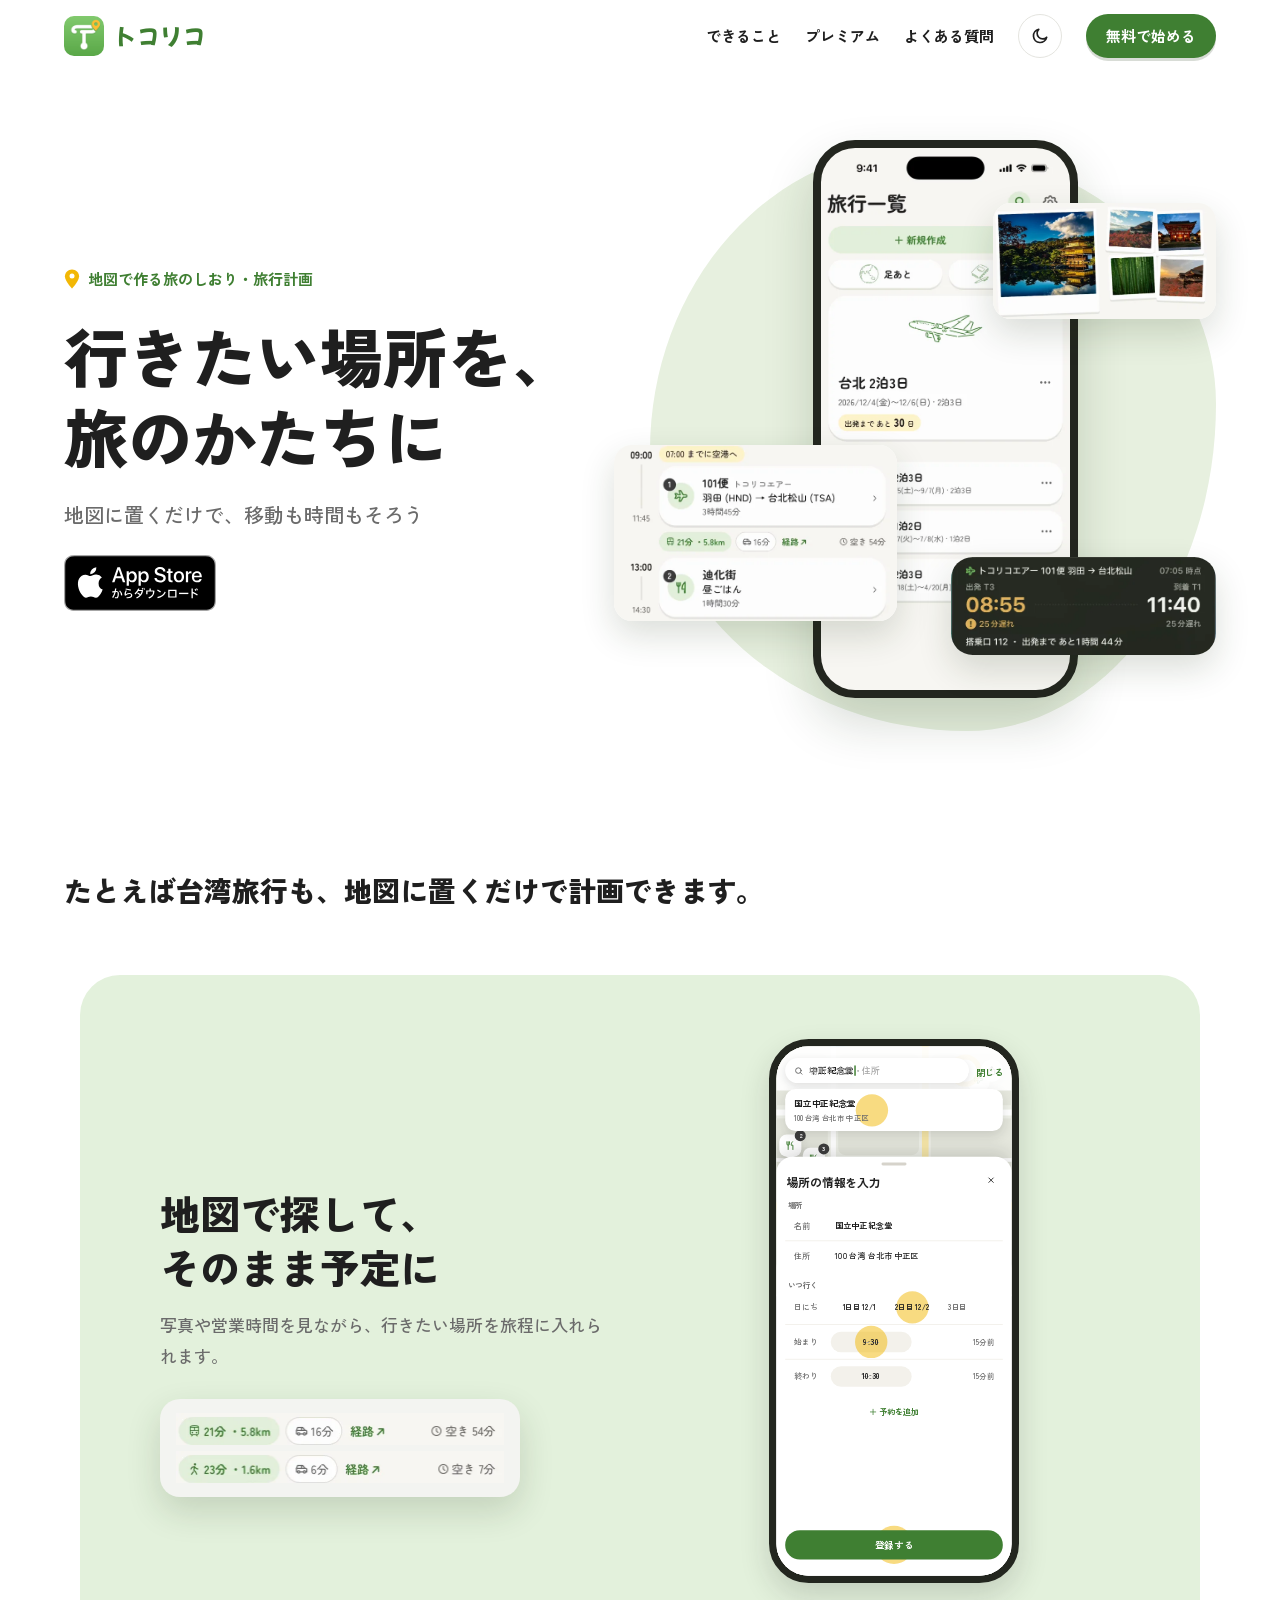
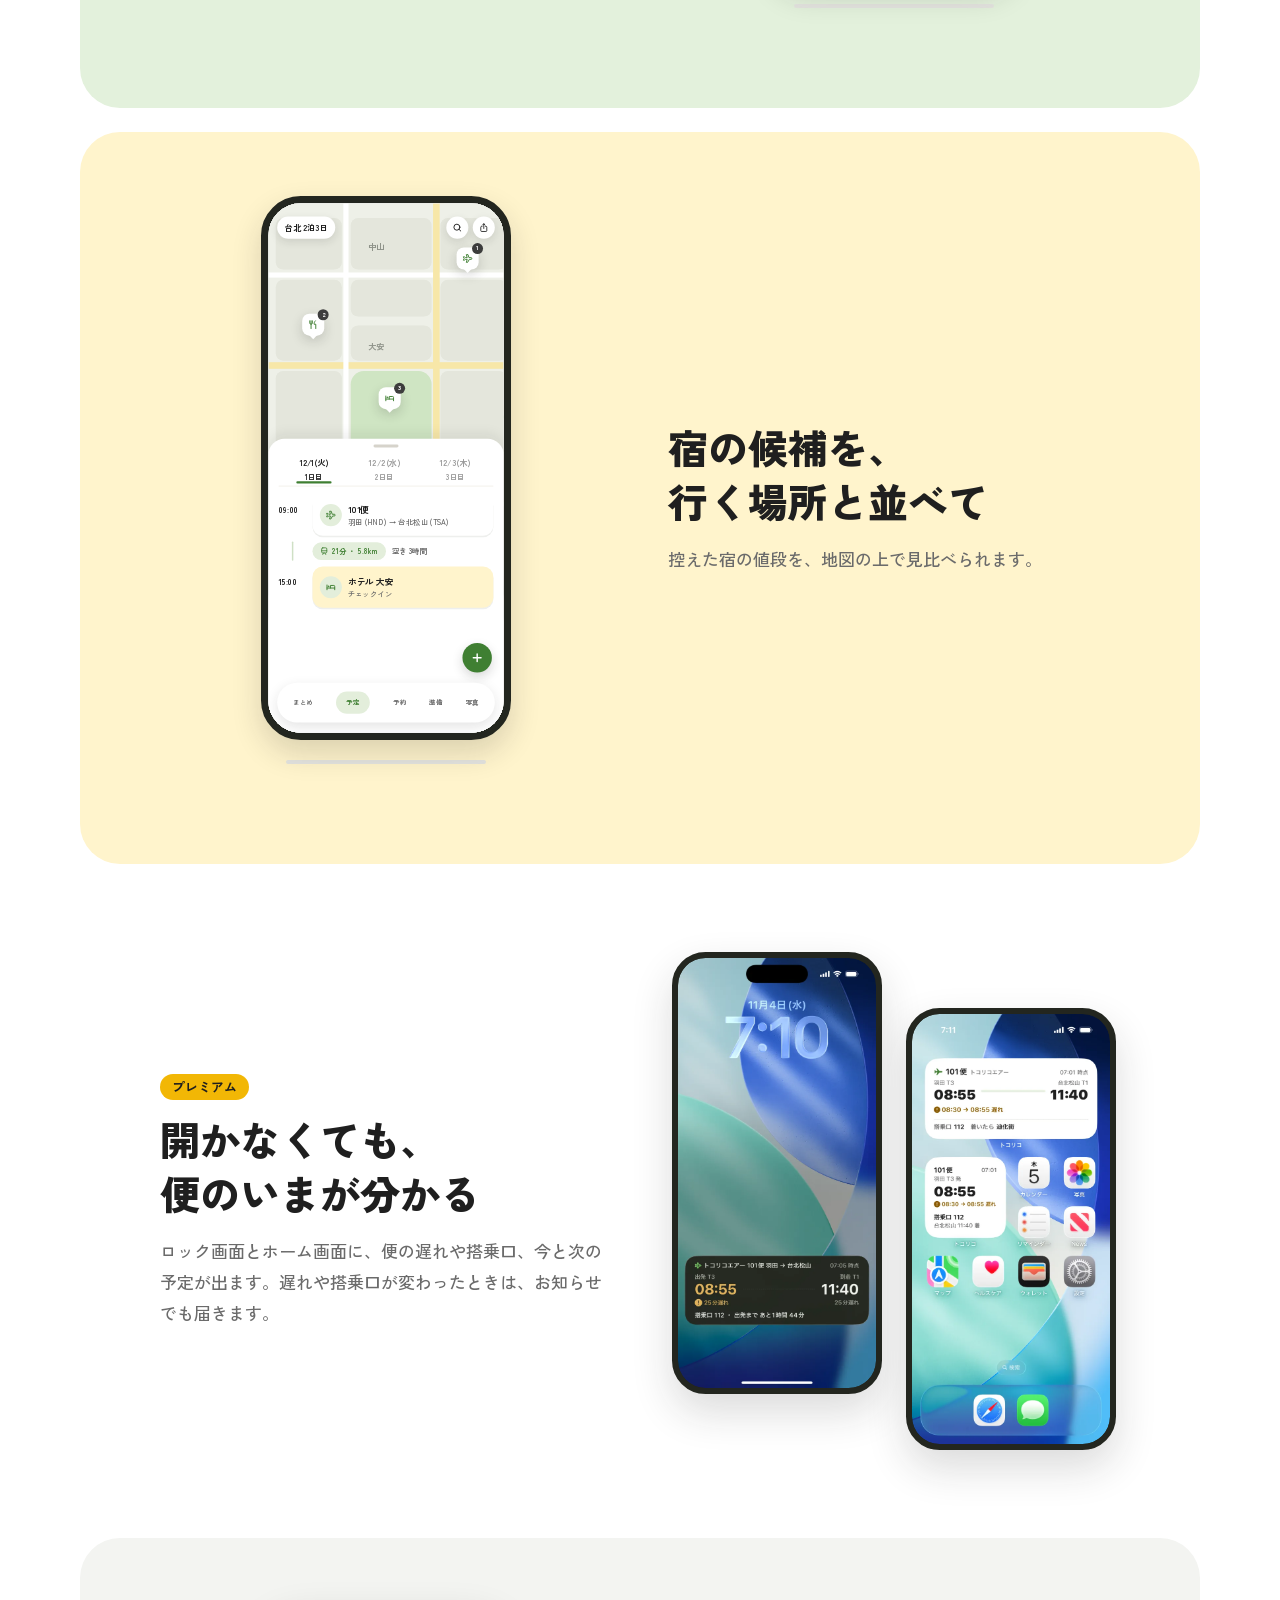
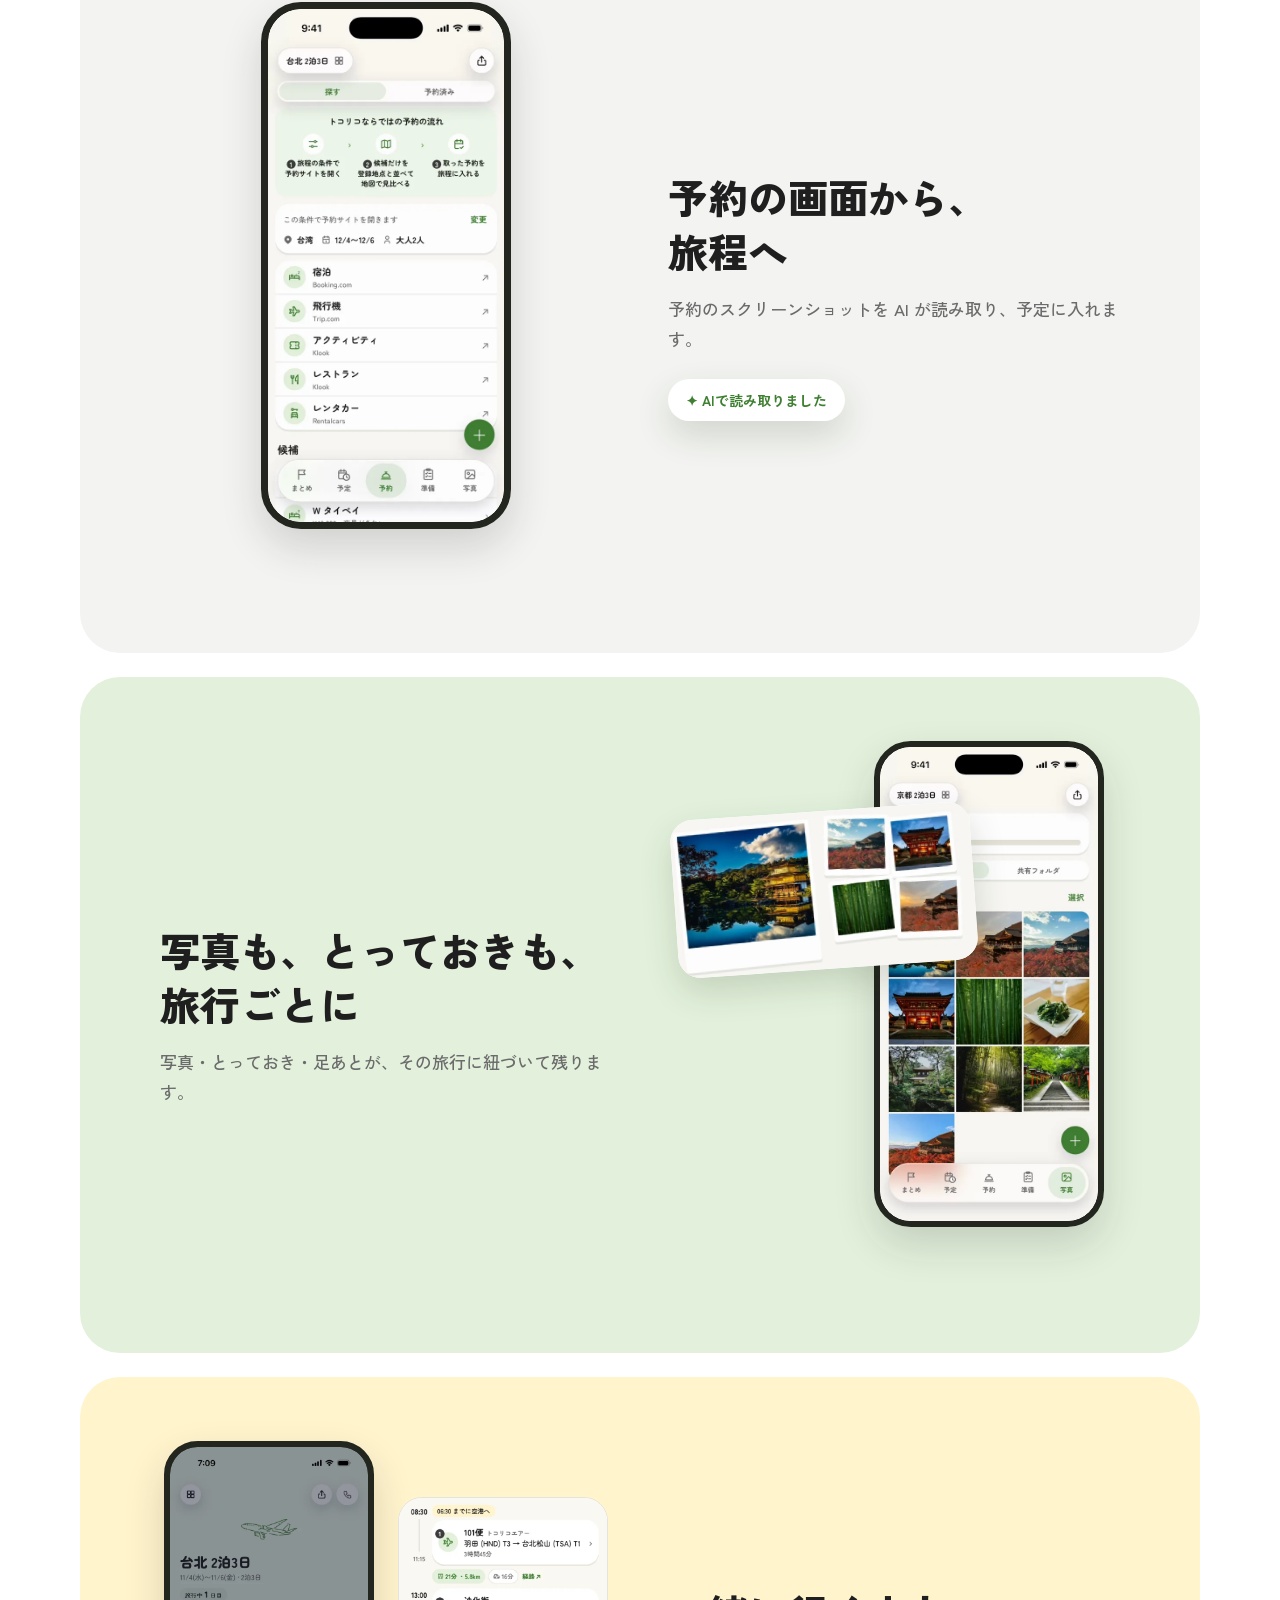
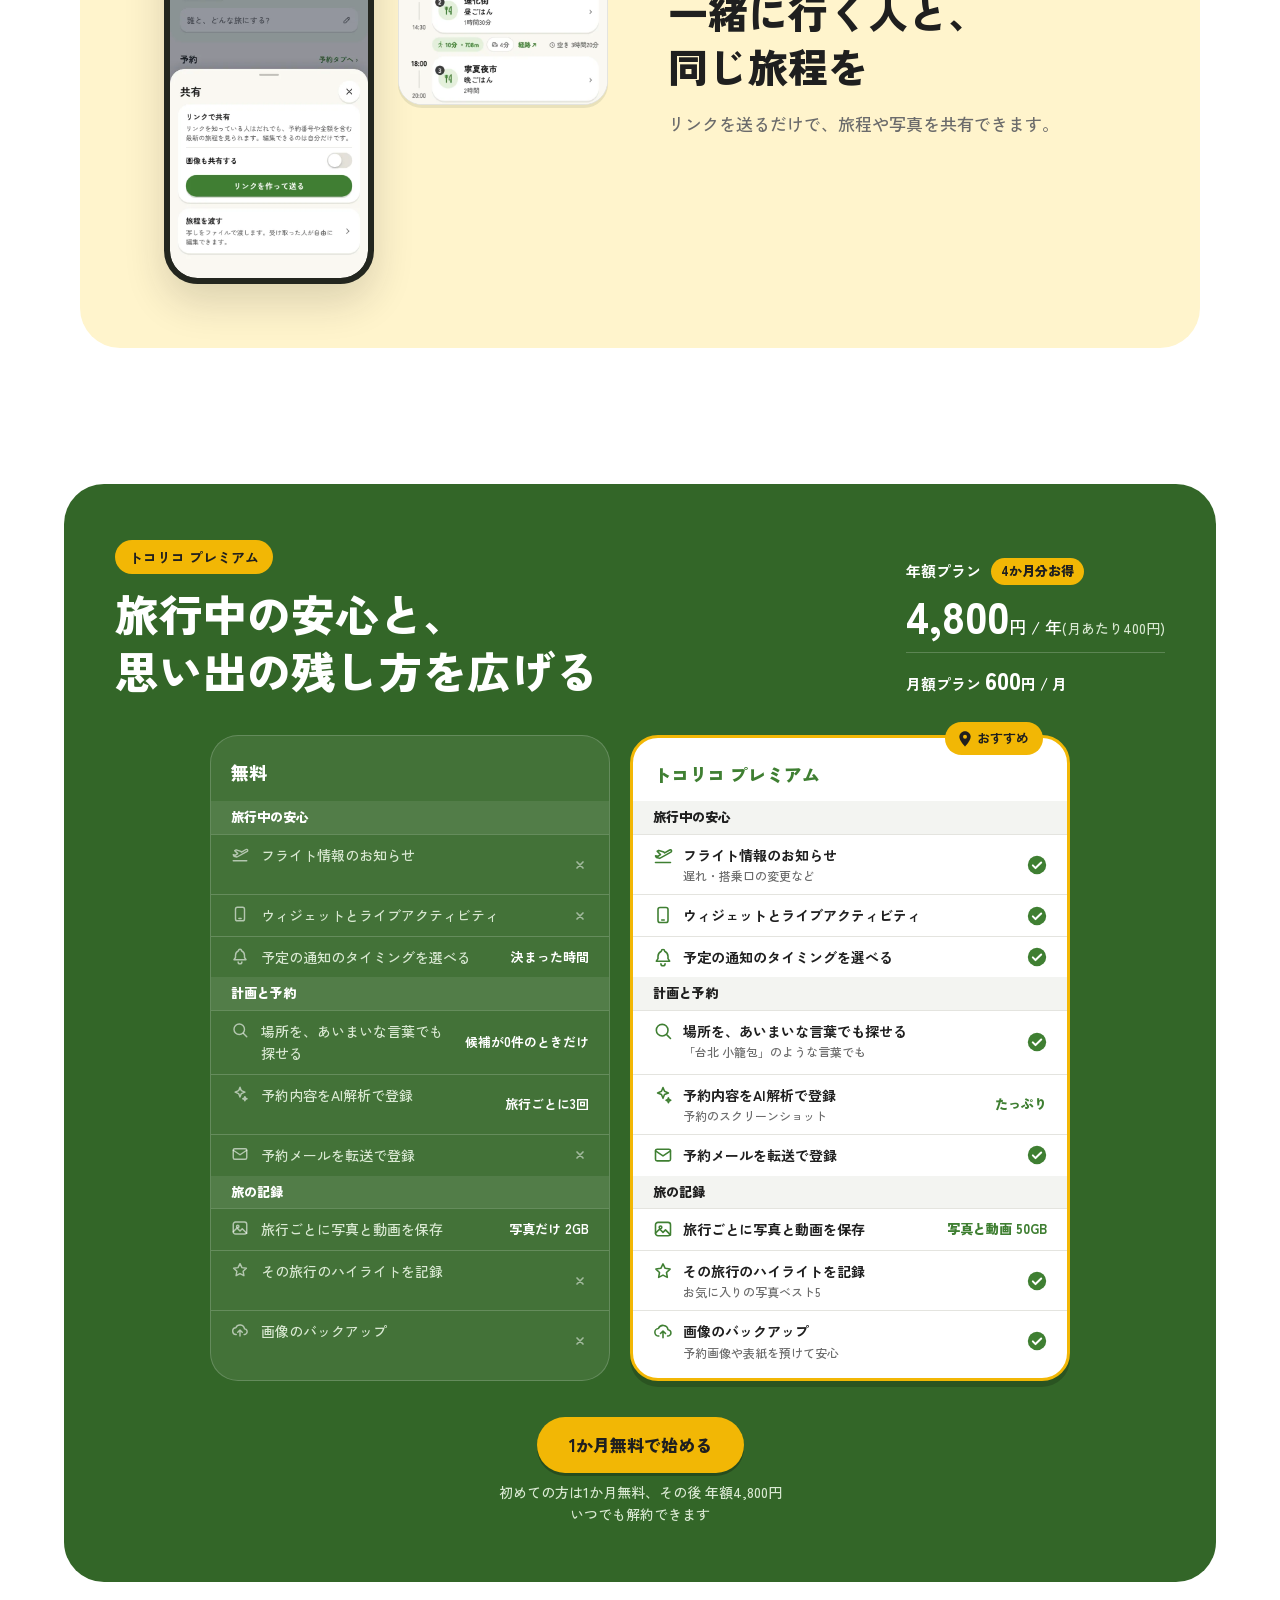
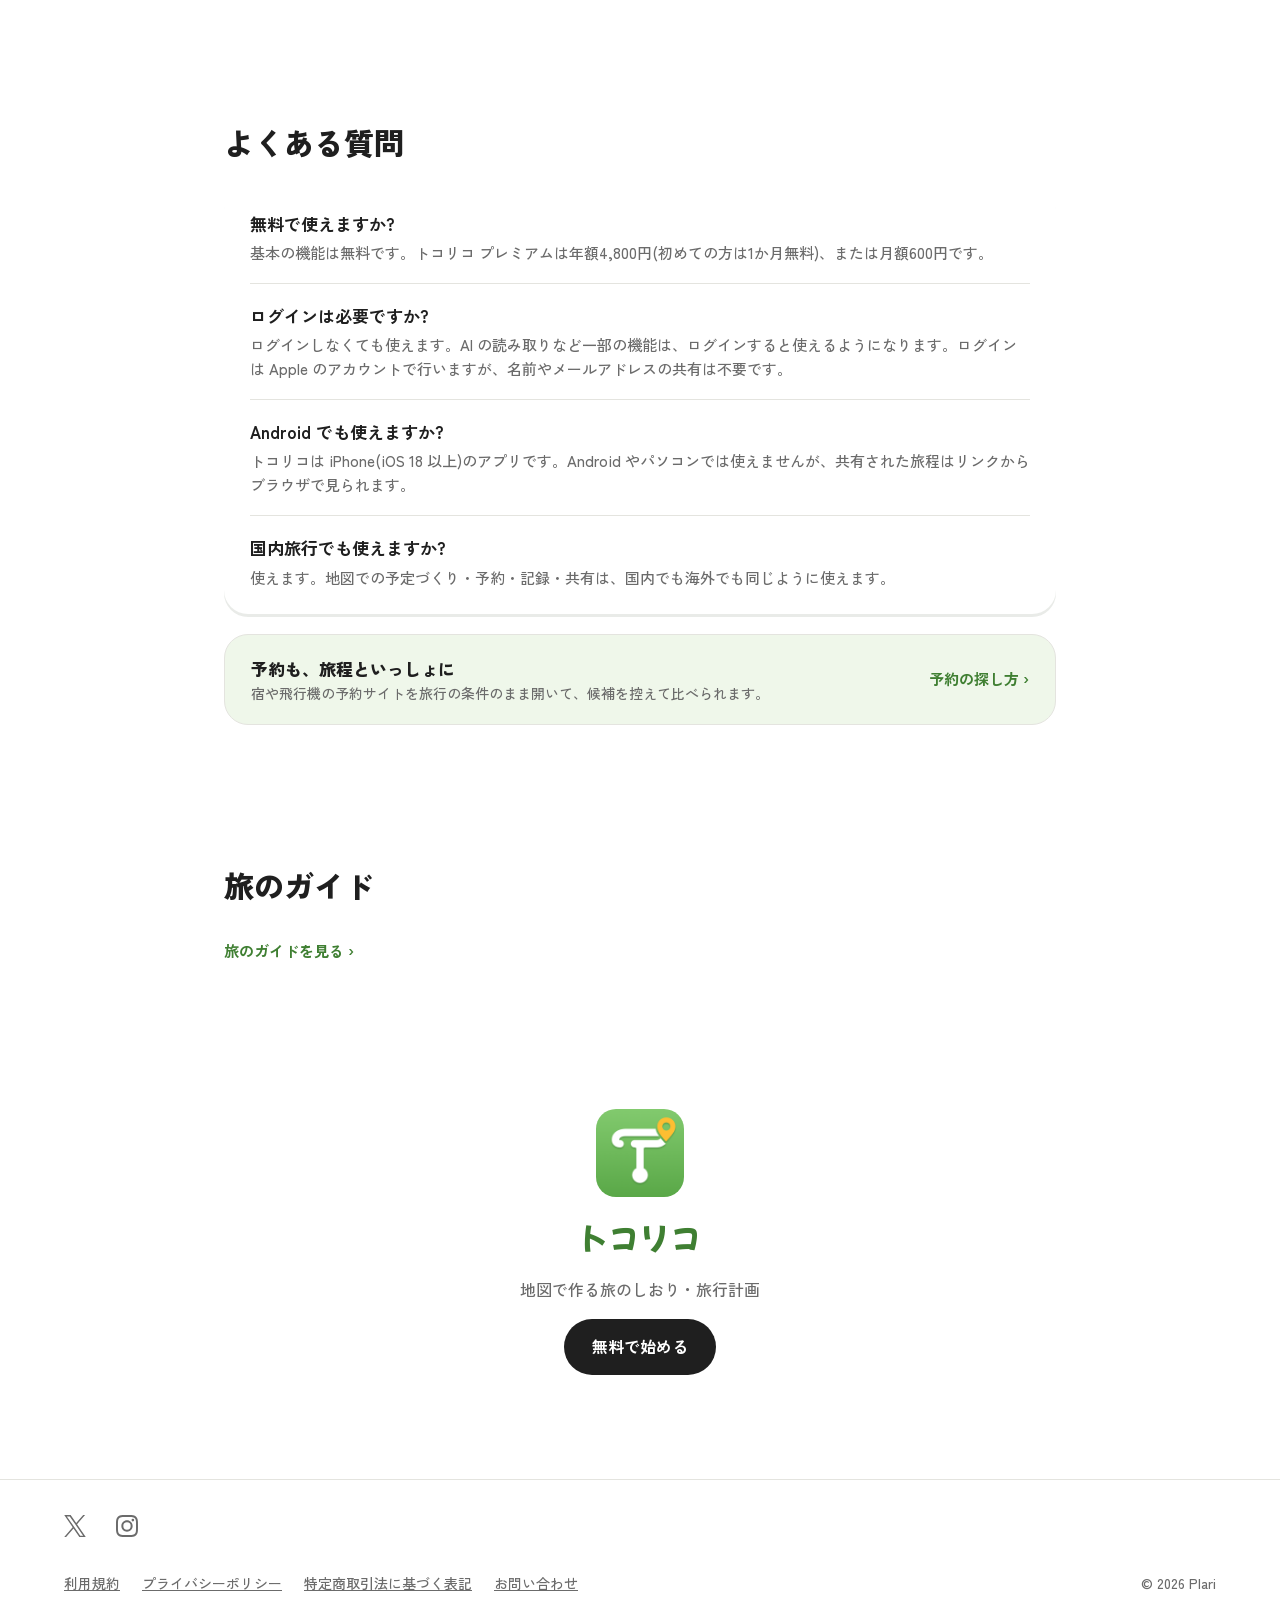
==== commit 2acce449: "ホームページの書体を Zen Kaku Gothic New に・昼の色を白の地に・一番上を App Store の公式バッジに・旅のガイドの段を足す・予約の紹介ページの見出しと og.png を直す" ====
--- a/index.html
+++ b/index.html
@@ -6,7 +6,7 @@
 <title>トコリコ|地図で作る旅のしおり・旅行計画アプリ</title>
 <meta name="description" content="行きたい場所を地図に置くだけで、移動も時間もそろう旅のしおりアプリ。予約のスクリーンショットの AI 読み取り、フライトの遅れや搭乗口、写真とハイライトの記録、旅程の共有まで。iPhone 向け・基本無料。">
 <link rel="canonical" href="https://tocorico.jp/">
-<meta name="theme-color" content="#FAF8F3" media="(prefers-color-scheme: light)">
+<meta name="theme-color" content="#FFFFFF" media="(prefers-color-scheme: light)">
 <meta name="theme-color" content="#161814" media="(prefers-color-scheme: dark)">
 <meta property="og:type" content="website">
 <meta property="og:site_name" content="トコリコ">
@@ -19,7 +19,7 @@
 <link rel="icon" href="assets/icon-48.png" sizes="48x48" type="image/png">
 <link rel="icon" href="assets/icon-192.png" sizes="192x192" type="image/png">
 <link rel="apple-touch-icon" href="assets/icon-180.png">
-<link rel="stylesheet" href="assets/site.css?v=b7de909e7d">
+<link rel="stylesheet" href="assets/site.css?v=7ce7930589">
 <script>(function(){var t=null;try{t=sessionStorage.getItem('tc-theme')}catch(e){}if(t!=='light'&&t!=='dark'){t=(window.matchMedia&&matchMedia('(prefers-color-scheme: dark)').matches)?'dark':'light'}document.documentElement.setAttribute('data-theme',t)})();</script>
 <script type="application/ld+json">{"@context":"https://schema.org","@graph":[{"@type":"Organization","@id":"https://tocorico.jp/#plari","name":"Plari","url":"https://tocorico.jp/","sameAs":["https://x.com/tocorico_app","https://www.instagram.com/tocorico_app/"]},{"@type":"MobileApplication","@id":"https://tocorico.jp/#app","name":"トコリコ","alternateName":"Tocorico","url":"https://tocorico.jp/","operatingSystem":"iOS 18.0 以上","applicationCategory":"TravelApplication","description":"地図で作る旅のしおり・旅行計画のアプリ。地図に行きたい場所を置くだけで、移動時間や予定がそろいます。予約の読み取り・フライトの情報・旅の記録・旅程の共有もできます。","inLanguage":"ja","publisher":{"@id":"https://tocorico.jp/#plari"},"downloadUrl":"https://apps.apple.com/jp/app/id6820119341","installUrl":"https://apps.apple.com/jp/app/id6820119341","offers":[{"@type":"Offer","name":"無料","price":"0","priceCurrency":"JPY"},{"@type":"Offer","name":"トコリコ プレミアム 年額プラン","price":"4800","priceCurrency":"JPY","description":"初めての方は1か月無料"},{"@type":"Offer","name":"トコリコ プレミアム 月額プラン","price":"600","priceCurrency":"JPY"}]},{"@type":"FAQPage","@id":"https://tocorico.jp/#faq","mainEntity":[{"@type":"Question","name":"無料で使えますか?","acceptedAnswer":{"@type":"Answer","text":"基本の機能は無料です。トコリコ プレミアムは年額4,800円(初めての方は1か月無料)、または月額600円です。"}},{"@type":"Question","name":"ログインは必要ですか?","acceptedAnswer":{"@type":"Answer","text":"ログインしなくても使えます。AI の読み取りなど一部の機能は、ログインすると使えるようになります。ログインは Apple のアカウントで行いますが、名前やメールアドレスの共有は不要です。"}},{"@type":"Question","name":"Android でも使えますか?","acceptedAnswer":{"@type":"Answer","text":"トコリコは iPhone(iOS 18 以上)のアプリです。Android やパソコンでは使えませんが、共有された旅程はリンクからブラウザで見られます。"}},{"@type":"Question","name":"国内旅行でも使えますか?","acceptedAnswer":{"@type":"Answer","text":"使えます。地図での予定づくり・予約・記録・共有は、国内でも海外でも同じように使えます。"}}]},{"@type":"WebSite","@id":"https://tocorico.jp/#site","name":"トコリコ","url":"https://tocorico.jp/","inLanguage":"ja","publisher":{"@id":"https://tocorico.jp/#plari"}}]}</script>
 
@@ -94,9 +94,9 @@
 </div></header><main><div class="hero-wrap"><section class="hero" id="top">
   <div class="hero-text">
     <p class="eyebrow"><svg viewBox="0 0 72 96" aria-hidden="true"><path d="M36 2C17 2 2 17 2 35c0 24 34 59 34 59s34-35 34-59C70 17 55 2 36 2z" fill="var(--yellow)"/><circle cx="36" cy="34" r="12" fill="var(--bg)"/></svg>地図で作る旅のしおり・旅行計画</p>
-    <h1><span class="ln">行きたい場所を、</span><span class="ln"><span class="marker">旅のかたち</span>に</span></h1>
+    <h1><span class="ln">行きたい場所を、</span><span class="ln">旅のかたちに</span></h1>
     <p class="hero-lead">地図に置くだけで、移動も時間もそろう</p>
-    <div><a class="btn btn--store btn--big" href="https://apps.apple.com/jp/app/id6820119341">App Store からダウンロード</a></div>
+    <div class="store-badge-row"><a class="store-badge" href="https://apps.apple.com/jp/app/id6820119341"><img src="assets/app-store-badge-ja.svg" alt="App Store からダウンロード" width="108.85" height="40"></a></div>
   </div>
   <div class="hero-art">
     <div class="hero-stage">
@@ -114,7 +114,7 @@
   <p class="features-lead">たとえば台湾旅行も、地図に置くだけで計画できます。</p>
   <div class="tf-list">
 <section class="tf tf--g tf--side">
-  <div class="tf-head"><div class="kicker-row"><span class="kicker">地図</span></div><h2>地図で探して、<br>そのまま予定に</h2></div>
+  <div class="tf-head"><h2>地図で探して、<br>そのまま予定に</h2></div>
   <div class="tf-desc"><p>写真や営業時間を見ながら、行きたい場所を旅程に入れられます。</p><div class="move-card" aria-label="移動の行:電車21分・5.8km、車16分、経路/徒歩10分・708m、車4分、経路、空き3時間20分" role="img"><img src="media/parts-move1-light.webp" data-light="media/parts-move1-light.webp" data-dark="media/parts-move1-dark.webp" width="660" height="63" alt="" decoding="async" loading="lazy" fetchpriority="auto"><img src="media/parts-move2-light.webp" data-light="media/parts-move2-light.webp" data-dark="media/parts-move2-dark.webp" width="660" height="63" alt="" decoding="async" loading="lazy" fetchpriority="auto"></div></div>
   <div class="tf-media"><div class="phone-wrap"><div class="ill ill-1" data-ill="1" data-end="13.3" style="--still-at:-0.5s;--end-at:-13.3s" role="img" aria-label="台北の旅程の予定タブで中正紀念堂を探し、場所の情報を見て、2日目の9:30の予定に入れる画面の動き"><div class="ill-box"><div class="ill-scale">
 <div class="ill-phone">
@@ -336,7 +336,7 @@
 </div><div class="play-ctl"><span class="play-bar" aria-hidden="true"><i></i></span><button class="replay" type="button" hidden><svg viewBox="0 0 24 24" width="18" height="18" fill="none" stroke="currentColor" stroke-width="2.4" stroke-linecap="round" stroke-linejoin="round" aria-hidden="true"><path d="M3.5 12a8.5 8.5 0 1 0 2.6-6.1"/><path d="M3.5 3.5v5h5"/></svg>もう一度見る</button></div></div></div>
 </section>
 <section class="tf tf--y tf--side tf--rev tf--mrev">
-  <div class="tf-head"><div class="kicker-row"><span class="kicker">宿</span></div><h2>宿の候補を、<br>行く場所と並べて</h2></div>
+  <div class="tf-head"><h2>宿の候補を、<br>行く場所と並べて</h2></div>
   <div class="tf-desc"><p>控えた宿の値段を、地図の上で見比べられます。</p></div>
   <div class="tf-media"><div class="phone-wrap"><div class="ill ill-2" data-ill="2" data-end="19.2" style="--still-at:-0.5s;--end-at:-19.2s" role="img" aria-label="気になった宿を候補に控え、行く場所と一緒に地図の上で値段を見比べ、予約を入れて予定に加える画面の動き"><div class="ill-box"><div class="ill-scale">
 <div class="ill-phone">
@@ -533,26 +533,26 @@
 </div><div class="play-ctl"><span class="play-bar" aria-hidden="true"><i></i></span><button class="replay" type="button" hidden><svg viewBox="0 0 24 24" width="18" height="18" fill="none" stroke="currentColor" stroke-width="2.4" stroke-linecap="round" stroke-linejoin="round" aria-hidden="true"><path d="M3.5 12a8.5 8.5 0 1 0 2.6-6.1"/><path d="M3.5 3.5v5h5"/></svg>もう一度見る</button></div></div></div>
 </section>
 <section class="tf tf--plain">
-  <div class="tf-head"><div class="kicker-row"><span class="kicker">フライト</span><span class="tag-premium">プレミアム</span></div><h2>開かなくても、<br>便のいまが分かる</h2></div>
+  <div class="tf-head"><div class="kicker-row"><span class="tag-premium">プレミアム</span></div><h2>開かなくても、<br>便のいまが分かる</h2></div>
   <div class="tf-desc"><p>ロック画面とホーム画面に、便の遅れや搭乗口、今と次の予定が出ます。遅れや搭乗口が変わったときは、お知らせでも届きます。</p></div>
   <div class="tf-media"><div class="media-pair"><div class="phone-wrap"><div class="phone"><img src="media/sa-light.webp" data-light="media/sa-light.webp" data-dark="media/sa-dark.webp" width="600" height="1304" alt="ロック画面のライブアクティビティ:トコリコエアー101便、羽田から台北松山、25分遅れで08:55発、搭乗口112" loading="lazy" decoding="async"></div></div><div class="phone-wrap"><div class="phone"><img src="media/sb-light.webp" data-light="media/sb-light.webp" data-dark="media/sb-dark.webp" width="600" height="1304" alt="ホーム画面のトコリコのウィジェット:101便の遅れと搭乗口、着いたら迪化街" loading="lazy" decoding="async"></div></div></div></div>
 </section>
 <section class="tf tf--c tf--side tf--rev">
-  <div class="tf-head"><div class="kicker-row"><span class="kicker">予約</span></div><h2>予約の画面から、<br>旅程へ</h2></div>
+  <div class="tf-head"><h2>予約の画面から、<br>旅程へ</h2></div>
   <div class="tf-desc"><p>予約のスクリーンショットを AI が読み取り、予定に入れます。</p><span class="ai-chip">✦ AIで読み取りました</span></div>
   <div class="tf-media"><div class="phone-wrap"><div class="phone"><video class="media-video" muted playsinline preload="metadata" width="540" height="1174"
     src="media/v3-light.mp4" poster="media/v3-light-poster.webp" data-light="media/v3-light.mp4" data-dark="media/v3-dark.mp4" data-poster-light="media/v3-light-poster.webp" data-poster-dark="media/v3-dark-poster.webp"
     aria-label="予約メールのスクリーンショットを AI が読み取り、宿の予約が入力されて保存され、予定タブの1日目に宿が入る画面の動き"></video></div><div class="play-ctl"><span class="play-bar" aria-hidden="true"><i></i></span><button class="replay" type="button" hidden><svg viewBox="0 0 24 24" width="18" height="18" fill="none" stroke="currentColor" stroke-width="2.4" stroke-linecap="round" stroke-linejoin="round" aria-hidden="true"><path d="M3.5 12a8.5 8.5 0 1 0 2.6-6.1"/><path d="M3.5 3.5v5h5"/></svg>もう一度見る</button></div></div></div>
 </section>
 <section class="tf tf--g">
-  <div class="tf-head"><div class="kicker-row"><span class="kicker">記録</span></div><h2>写真も、とっておきも、<br>旅行ごとに</h2></div>
+  <div class="tf-head"><h2>写真も、とっておきも、<br>旅行ごとに</h2></div>
   <div class="tf-desc"><p>写真・とっておき・足あとが、その旅行に紐づいて残ります。</p></div>
   <div class="tf-media"><div class="tf-mem"><div class="tf-mem-photos"><img src="media/hero-photos-light.webp" data-light="media/hero-photos-light.webp" data-dark="media/hero-photos-dark.webp" width="600" height="314" alt="とっておきの写真5枚(京都の旅行)" decoding="async" loading="lazy" fetchpriority="auto"></div><div class="phone-wrap"><div class="phone"><video class="media-video" muted playsinline preload="metadata" width="540" height="1174"
     src="media/v4-light.mp4" poster="media/v4-light-poster.webp" data-light="media/v4-light.mp4" data-dark="media/v4-dark.mp4" data-poster-light="media/v4-light-poster.webp" data-poster-dark="media/v4-dark-poster.webp"
     aria-label="京都の旅行の写真から5枚を選んでとっておきの1〜5位にし、足あとの地図に旅行の写真が並ぶ画面の動き"></video></div><div class="play-ctl"><span class="play-bar" aria-hidden="true"><i></i></span><button class="replay" type="button" hidden><svg viewBox="0 0 24 24" width="18" height="18" fill="none" stroke="currentColor" stroke-width="2.4" stroke-linecap="round" stroke-linejoin="round" aria-hidden="true"><path d="M3.5 12a8.5 8.5 0 1 0 2.6-6.1"/><path d="M3.5 3.5v5h5"/></svg>もう一度見る</button></div></div></div></div>
 </section>
 <section class="tf tf--y tf--rev">
-  <div class="tf-head"><div class="kicker-row"><span class="kicker">共有</span></div><h2>一緒に行く人と、<br>同じ旅程を</h2></div>
+  <div class="tf-head"><h2>一緒に行く人と、<br>同じ旅程を</h2></div>
   <div class="tf-desc"><p>リンクを送るだけで、旅程や写真を共有できます。</p></div>
   <div class="tf-media"><div class="media-pair"><div class="phone-wrap"><div class="phone"><img src="media/sc-light.webp" data-light="media/sc-light.webp" data-dark="media/sc-dark.webp" width="600" height="1304" alt="トコリコの共有の窓:リンクで共有・画像も共有する・リンクを作って送る" loading="lazy" decoding="async"></div></div><div class="phone-wrap"><div class="shot-card"><img src="media/sd-light.webp" data-light="media/sd-light.webp" data-dark="media/sd-dark.webp" width="600" height="593" alt="リンクを開いた相手のブラウザに出る旅程の一覧:101便、迪化街、寧夏夜市と移動時間" loading="lazy" decoding="async"></div></div></div></div>
 </section>
@@ -577,6 +577,9 @@
   <h2>よくある質問</h2>
   <div class="faq-box"><div class="faq-item"><h3>無料で使えますか?</h3><p>基本の機能は無料です。トコリコ プレミアムは年額4,800円(初めての方は1か月無料)、または月額600円です。</p></div><div class="faq-item"><h3>ログインは必要ですか?</h3><p>ログインしなくても使えます。AI の読み取りなど一部の機能は、ログインすると使えるようになります。ログインは Apple のアカウントで行いますが、名前やメールアドレスの共有は不要です。</p></div><div class="faq-item"><h3>Android でも使えますか?</h3><p>トコリコは iPhone(iOS 18 以上)のアプリです。Android やパソコンでは使えませんが、共有された旅程はリンクからブラウザで見られます。</p></div><div class="faq-item"><h3>国内旅行でも使えますか?</h3><p>使えます。地図での予定づくり・予約・記録・共有は、国内でも海外でも同じように使えます。</p></div></div>
   <a class="booking-entry" href="booking"><span><b>予約も、旅程といっしょに</b><span class="d">宿や飛行機の予約サイトを旅行の条件のまま開いて、候補を控えて比べられます。</span></span><span class="go">予約の探し方 ›</span></a>
+</section><section class="guide" id="guide" data-guide-src="https://guide.tocorico.jp/latest.json" data-guide-base="https://guide.tocorico.jp/">
+  <h2>旅のガイド</h2>
+  <a class="guide-more" href="https://guide.tocorico.jp/">旅のガイドを見る ›</a>
 </section><section class="download" id="download">
   <img src="assets/icon-192.png" alt="トコリコのアイコン" width="88" height="88" loading="lazy">
   <p class="name">トコリコ</p>
@@ -593,6 +596,6 @@
   <p class="copy">© 2026 Plari</p>
   
 </div></footer>
-<script src="assets/site.js?v=b7de909e7d" defer></script>
+<script src="assets/site.js?v=7ce7930589" defer></script>
 </body>
 </html>
--- a/assets/site.css
+++ b/assets/site.css
@@ -1,33 +1,34 @@
 /* トコリコのホームページ(tocorico.jp。TB-335)の見た目。見本は AI秘書/10_たびしるべ/resources/ホームページ_見本_2026-11-04/(Claude Design の書き出し)。
    色は Plari Design System の値(見本の色)を :root の変数だけで持つ。夜の色は [data-theme="dark"] だけが持つ(アプリの tokens.css と同じ考え方)。
-   字は Zen Maru Gothic(500・700・900)、ロゴの「トコリコ」だけ Mochiy Pop One。どちらも組み立てで使う文字だけに切り出したもの(build.mjs)。12px より小さい字は作らない(例外はスマホの比べる表だけ=アプリの購入画面の表と同じ 補足 11px・量の文字 10px。TB-359) */
-@font-face{font-family:"Zen Maru Gothic";font-weight:500;font-style:normal;font-display:swap;src:url("fonts/zmg-500.woff2") format("woff2")}
-@font-face{font-family:"Zen Maru Gothic";font-weight:700;font-style:normal;font-display:swap;src:url("fonts/zmg-700.woff2") format("woff2")}
-@font-face{font-family:"Zen Maru Gothic";font-weight:900;font-style:normal;font-display:swap;src:url("fonts/zmg-900.woff2") format("woff2")}
+   字は Zen Kaku Gothic New(500・700・900。アプリと同じ書体。TB-441 で Zen Maru Gothic から)、ロゴの「トコリコ」だけ Mochiy Pop One。どちらも組み立てで使う文字だけに切り出したもの(build.mjs)。12px より小さい字は作らない(例外はスマホの比べる表だけ=アプリの購入画面の表と同じ 補足 11px・量の文字 10px。TB-359) */
+@font-face{font-family:"Zen Kaku Gothic New";font-weight:500;font-style:normal;font-display:swap;src:url("fonts/zkg-500.woff2") format("woff2")}
+@font-face{font-family:"Zen Kaku Gothic New";font-weight:700;font-style:normal;font-display:swap;src:url("fonts/zkg-700.woff2") format("woff2")}
+@font-face{font-family:"Zen Kaku Gothic New";font-weight:900;font-style:normal;font-display:swap;src:url("fonts/zkg-900.woff2") format("woff2")}
 @font-face{font-family:"Mochiy Pop One";font-weight:400;font-style:normal;font-display:swap;src:url("fonts/mochiy-logo.woff2") format("woff2")}
 
 :root,:root[data-theme="light"]{
-  --pn-green:#E3EED9;--pn-yellow:#FFF1C2;--pn-beige:#F1EBDF;--move-card-bg:#F7F5F2; /* トップの続きの色の面(TB-338)。移動の行のカードの地はアプリの予定の一覧の地(TB-339) */
-  --hero-blob:#E7F0DF;--hero-grad-top:#DCEBD2;--hero-grad-bottom:#F3F0E3;--hero-phone-shadow:0 24px 50px rgba(30,50,20,.18);--hero-card-shadow:0 14px 34px rgba(30,50,20,.16); /* 一番上(TB-337):A の丸・C のグラデーション・影 */
-  --bg:#FAF8F3;--card:#FFFFFF;--ink:#1F1F1F;--sub:#6B6B6B;--green:#3F7F32;--fill:#3F7F32;--on-fill:#FFFFFF;--tint:#EFF7EA;
-  --accent-soft:#FFF4CC;--marker:#FFE27A;--border:#E4E1D8;--card-shadow:0 3px 0 rgba(40,60,30,.10);--btn-shadow:0 3px 0 rgba(40,60,30,.18);
+  --pn-green:#E3F1DC;--pn-yellow:#FFF4CC;--pn-beige:#F3F4F1;--move-card-bg:#F3F4F1; /* トップの続きの色の面(TB-338)。移動の行のカードの地はアプリの予定の一覧の地(TB-339)。昼の色は TB-441 で白の地に合わせた */
+  --hero-blob:#E7F0DF;--hero-grad-top:#DCEBD2;--hero-grad-bottom:#FFFFFF;--hero-phone-shadow:0 24px 50px rgba(30,50,20,.18);--hero-card-shadow:0 14px 34px rgba(30,50,20,.16); /* 一番上(TB-337):A の丸・C のグラデーション・影 */
+  --bg:#FFFFFF;--card:#FFFFFF;--inner-bg:#F3F4F1; /* --inner-bg:白い箱の中の面(比べる表のまとまりの帯。アプリの tokens.css の --inner-bg と同じ値。TB-441 で地が白になり、帯が --bg では見えなくなったため) */
+  --ink:#1F1F1F;--sub:#6B6B6B;--green:#3F7F32;--fill:#3F7F32;--on-fill:#FFFFFF;--tint:#EFF7EA;
+  --accent-soft:#FFF4CC;--border:#E4E4DF;--card-shadow:0 3px 0 rgba(40,60,30,.10);--btn-shadow:0 3px 0 rgba(40,60,30,.18);
   --store:#1F1F1F;--store-ink:#FFFFFF;
   --pr-bg:#336628;--pr-sub:#D9E8D2;--yellow:#F2B705;--on-yellow:#1F1F1F;--badge:#3D3D3D;--on-badge:#FFFFFF;--bezel:#23261F;
-  --float-shadow:0 8px 24px rgba(31,31,31,.14);--phone-shadow:0 18px 40px rgba(31,31,31,.16);--header-bg:rgba(250,248,243,.88);
+  --float-shadow:0 8px 24px rgba(31,31,31,.14);--phone-shadow:0 18px 40px rgba(31,31,31,.16);--header-bg:rgba(255,255,255,.88);
   --premium-col:rgba(242,183,5,.14); /* 比べる表のプレミアムの列の淡い黄色(アプリの tokens.css と同じ。昼夜で変えない) */
   --white-08:rgba(255,255,255,.08);--white-18:rgba(255,255,255,.18);--white-20:rgba(255,255,255,.2);--white-50:rgba(255,255,255,.5);--white-60:rgba(255,255,255,.6);
   --pr-card-shadow:0 6px 0 rgba(0,0,0,.18);--pr-btn-shadow:0 3px 0 rgba(0,0,0,.25);
   /* 動画1・2の絵(illust-*.html)の色。アプリの昼の色(tokens.css)に合わせる */
-  --i-bg:#FAF8F3;--i-bg2:#F5F3EE;--i-card:#FFFFFF;--i-text:#1F1F1F;--i-sub:#6B6B6B;--i-accent:#3F7F32;--i-face:#3F7F32;--i-soft:#E3EEDB;--i-ysoft:#FFF4CC;
+  --i-bg:#FFFFFF;--i-bg2:#F7F7F5;--i-card:#FFFFFF;--i-text:#1F1F1F;--i-sub:#6B6B6B;--i-accent:#3F7F32;--i-face:#3F7F32;--i-soft:#E3EEDB;--i-ysoft:#FFF4CC;
   --i-map:#EEF0E8;--i-block:#E4E6DC;--i-park:#CFE5C3;--i-water:#D5E4EA;--i-road:#FFFFFF;--i-road2:#F7E7A8;--i-rail:#9BC48A;--i-label:#8F938A;--i-plabel:#5E8F4E;
-  --i-line:#EFECE5;--i-grab:#D6D3CB;--i-input:#F3F1EB;--i-badge:#3D3D3D;--i-tl:#CFE0C5;--i-dim:#9A9A9A;--i-ph:#A7A7A7;--i-veil:rgba(250,248,243,.92);--i-sh:31,31,31;--i-sh2:40,60,30;
+  --i-line:#EFECE5;--i-grab:#D6D3CB;--i-input:#F3F1EB;--i-badge:#3D3D3D;--i-tl:#CFE0C5;--i-dim:#9A9A9A;--i-ph:#A7A7A7;--i-veil:rgba(255,255,255,.92);--i-sh:31,31,31;--i-sh2:40,60,30;
   color-scheme:light;
 }
 :root[data-theme="dark"]{
   --pn-green:#1F2B1C;--pn-yellow:#2F2914;--pn-beige:#2A261F;--move-card-bg:#131613; /* トップの続きの色の面(TB-338):同じ色みの暗い色。移動の行のカードはアプリの夜の予定の一覧の地(TB-339) */
   --hero-blob:#1E2A1B;--hero-grad-top:#1F2C1C;--hero-grad-bottom:#161814;--hero-phone-shadow:0 0 0 1px rgba(255,255,255,.12),0 24px 50px rgba(0,0,0,.5); /* 夜はスマホの枠が地に溶けるので、細い明るいふちを足す */--hero-card-shadow:0 14px 34px rgba(0,0,0,.45);
-  --bg:#161814;--card:#22261F;--ink:#F1F1EC;--sub:#A8ADA2;--green:#6DBB5A;--fill:#5AA548;--on-fill:#161814;--tint:#1D2719;
-  --accent-soft:#3A3216;--marker:#5C4A12;--border:#33382F;--card-shadow:0 3px 0 rgba(0,0,0,.35);--btn-shadow:0 3px 0 rgba(0,0,0,.45);
+  --bg:#161814;--inner-bg:#161814;--card:#22261F;--ink:#F1F1EC;--sub:#A8ADA2;--green:#6DBB5A;--fill:#5AA548;--on-fill:#161814;--tint:#1D2719;
+  --accent-soft:#3A3216;--border:#33382F;--card-shadow:0 3px 0 rgba(0,0,0,.35);--btn-shadow:0 3px 0 rgba(0,0,0,.45);
   --store:#F1F1EC;--store-ink:#161814;
   --pr-bg:#253322;--pr-sub:#BFD3B6;--bezel:#0B0C0A;--float-shadow:0 8px 24px rgba(0,0,0,.45);--phone-shadow:0 18px 40px rgba(0,0,0,.5);--header-bg:rgba(22,24,20,.88);
   
@@ -40,7 +41,7 @@
 
 *{box-sizing:border-box}
 html{-webkit-text-size-adjust:100%;scroll-padding-top:88px}
-body{margin:0;background:var(--bg);color:var(--ink);font-family:"Zen Maru Gothic","Hiragino Maru Gothic ProN",sans-serif;font-weight:500;letter-spacing:.02em;line-height:1.6;overflow-x:hidden}
+body{margin:0;background:var(--bg);color:var(--ink);font-family:"Zen Kaku Gothic New","Hiragino Sans",sans-serif;font-weight:500;letter-spacing:0;line-height:1.6;overflow-x:hidden}
 a{color:var(--green)}
 img,video{display:block}
 .sr-only{position:absolute;width:1px;height:1px;padding:0;margin:-1px;overflow:hidden;clip:rect(0,0,0,0);white-space:nowrap;border:0}
@@ -62,14 +63,19 @@
 .btn--big{height:56px;padding:0 28px;font-size:16px}
 .btn--store{background:var(--store);color:var(--store-ink);box-shadow:none}
 .btn--yellow{background:var(--yellow);color:var(--on-yellow);height:56px;padding:0 32px;font-size:17px;font-weight:900;box-shadow:var(--pr-btn-shadow)}
+/* 一番上の App Store の公式バッジ(TB-441):Apple の画像を色・形・文字を変えずに出す。高さ 56px(40px 以上)・まわりの余白はバッジの高さの4分の1(14px)以上
+   (上は .hero-text の間 24px・スマホ 16px、横と下は何も置かない) */
+.store-badge-row{display:flex}
+.store-badge{display:inline-block;line-height:0;border-radius:10px}
+.store-badge img{display:block;height:56px;width:auto}
+.store-badge:focus-visible{outline:2px solid var(--green);outline-offset:4px}
 
 /* ---- いちばん上 ---- */
 .hero{max-width:1200px;margin:0 auto;padding:56px 24px 120px;display:flex;flex-wrap:wrap;align-items:center;justify-content:space-between;gap:48px}
 .hero-text{flex:1 1 420px;min-width:0;display:flex;flex-direction:column;gap:24px}
 .eyebrow{margin:0;display:flex;align-items:center;gap:8px;font-size:15px;font-weight:700;color:var(--green)}
 .eyebrow svg{width:16px;height:20px}
-.hero h1{margin:0;font-size:clamp(38px,5.2vw,64px);line-height:1.25;font-weight:900;letter-spacing:.01em}
-.marker{background:linear-gradient(transparent 62%,var(--marker) 62%)}
+.hero h1{margin:0;font-size:clamp(38px,5.2vw,64px);line-height:1.25;font-weight:900;letter-spacing:0}
 .hero h1 .ln{display:block;white-space:nowrap} /* 見出しは1行ずつ(途中で折り返さない) */
 .hero-lead{margin:0;font-size:20px;color:var(--sub);font-weight:500}
 .hero-art{flex:1 1 520px;min-width:0;display:flex;justify-content:center}
@@ -204,7 +210,7 @@
 .recommend svg{width:12px;height:16px}
 .plan-card ul{margin:0;padding:0;list-style:none}
 .plan-card .grp{padding:6px 20px;font-size:13px;font-weight:900;color:#FFFFFF;background:var(--white-08)}
-.plan-card--pr .grp{color:var(--ink);background:var(--bg)}
+.plan-card--pr .grp{color:var(--ink);background:var(--inner-bg)}
 .plan-card .it{display:grid;grid-template-columns:20px minmax(0,1fr) auto;column-gap:10px;align-items:start;padding:9px 20px;border-top:1px solid var(--white-18);font-size:14px;font-weight:500;color:var(--pr-sub)}
 .plan-card--pr .it{border-top-color:var(--border);font-weight:700;color:var(--ink)}
 .plan-card .it:last-child{padding-bottom:16px}
@@ -225,7 +231,7 @@
 }
 /* スマホ:アプリの購入画面の表(src/styles/premium.css の .premium-compare・.pc-group・.pc-row)と同じ作りの1枚の表(decisions.md 2026-11-06「(ホームページ)比べる表の形」)。列は アイコン 28px/項目/無料 50px/プレミアム 72px */
 .premium-compare{display:none;background:var(--card);border:3px solid var(--yellow);border-radius:24px;overflow:hidden;letter-spacing:0}
-.pc-group{display:grid;grid-template-columns:minmax(0,1fr) 50px 72px;align-items:stretch;background:var(--bg)}
+.pc-group{display:grid;grid-template-columns:minmax(0,1fr) 50px 72px;align-items:stretch;background:var(--inner-bg)}
 .pc-group-name{padding:6px 12px;font-size:12px;font-weight:900;color:var(--ink);align-self:center}
 .pc-group:first-child .pc-group-name{padding:8px 12px}
 .pc-group .pc-free{display:flex;align-items:center;justify-content:center;padding:8px 4px;font-size:12px;font-weight:700;color:var(--sub)}
@@ -261,6 +267,20 @@
 .booking-entry span.d{display:block;font-size:14px;color:var(--sub);font-weight:500}
 .booking-entry .go{flex:none;font-size:15px;font-weight:700;color:var(--green);white-space:nowrap}
 
+/* ---- 旅のガイド(TB-443):よくある質問と同じ幅・見出し。記事は site.js の ⑤ が入れる。読めないときは見出しと「旅のガイドを見る ›」だけ ----
+   スマホは よくある質問の箱と同じ白い箱に縦3行(左に写真 96×64・行の間に線)・パソコンは同じ白い箱のカードを横に3枚(写真が上)。写真は 3:2 の枠に切らずに入れる */
+.guide{max-width:880px;margin:0 auto;padding:136px 24px 0;display:flex;flex-direction:column;gap:20px}
+.guide h2{margin:0;font-size:30px;font-weight:900}
+.guide-list{margin:0;padding:0;list-style:none;display:grid;grid-template-columns:repeat(3,minmax(0,1fr));gap:20px}
+.guide-list[aria-busy="true"]{visibility:hidden} /* 読んでいる間は場所だけ取っておく(届いても下の段がずれない) */
+.guide-item{display:flex;flex-direction:column;height:100%;border-radius:24px;background:var(--card);box-shadow:var(--card-shadow);overflow:hidden;text-decoration:none;color:var(--ink)}
+.guide-photo{display:block;width:100%;aspect-ratio:3/2;height:auto;object-fit:contain;background:var(--inner-bg)}
+.guide-text{display:flex;flex-direction:column;gap:4px;padding:14px 18px 18px}
+.guide-title{font-size:16px;font-weight:700;line-height:1.5;display:-webkit-box;-webkit-box-orient:vertical;-webkit-line-clamp:3;line-clamp:3;overflow:hidden}
+.guide-country{font-size:14px;font-weight:500;color:var(--sub)}
+.guide-item:focus-visible,.guide-more:focus-visible{outline:2px solid var(--green);outline-offset:2px}
+.guide-more{align-self:flex-start;display:inline-flex;align-items:center;min-height:44px;font-size:15px;font-weight:700;color:var(--green);text-decoration:none}
+
 /* ---- 下のダウンロード・フッター ---- */
 .download{max-width:1200px;margin:0 auto;padding:136px 24px 104px;display:flex;flex-direction:column;align-items:center;gap:16px;text-align:center}
 .download img{width:88px;height:88px;border-radius:20px}
@@ -279,6 +299,7 @@
 /* ---- 予約の紹介ページ・/app ---- */
 .page-head{max-width:1200px;margin:0 auto;padding:56px 24px 96px;display:flex;flex-direction:column;gap:20px}
 .page-head h1{margin:0;font-size:clamp(34px,4.6vw,56px);line-height:1.3;font-weight:900}
+.page-head .nobr{display:inline-block;white-space:nowrap} /* 「旅程といっしょに」は途中で折り返さない(幅393 で「に」1字だけが落ちていた。TB-443) */
 .page-head p{margin:0;max-width:720px;font-size:18px;color:var(--sub);font-weight:500}
 .step-no{display:inline-flex;align-items:center;justify-content:center;width:28px;height:28px;border-radius:50%;background:var(--fill);color:var(--on-fill);font-size:14px;font-weight:900}
 .page-end{max-width:1200px;margin:0 auto;padding:120px 24px 72px;display:flex;flex-direction:column;align-items:center;gap:16px;text-align:center}
@@ -358,6 +379,16 @@
   .compare{display:none}
   .premium-compare{display:block}
   .faq{padding:88px 20px 0}
+  .guide{padding:88px 20px 0}
+  .guide h2{font-size:24px}
+  .guide-list{display:block;background:var(--card);border-radius:24px;box-shadow:var(--card-shadow);padding:4px 20px}
+  .guide-list > li{border-bottom:1px solid var(--border)}
+  .guide-list > li:last-child{border-bottom:none}
+  .guide-item{flex-direction:row;align-items:center;gap:14px;height:auto;padding:14px 0;border-radius:0;background:transparent;box-shadow:none}
+  .guide-photo{flex:none;width:96px;height:64px;border-radius:12px}
+  .guide-text{padding:0;min-width:0}
+  .guide-title{font-size:15px}
+  .guide-country{font-size:13px}
   .faq h2{font-size:24px}
   .faq-box{padding:4px 20px}
   .booking-entry{padding:18px 20px;flex-wrap:wrap}
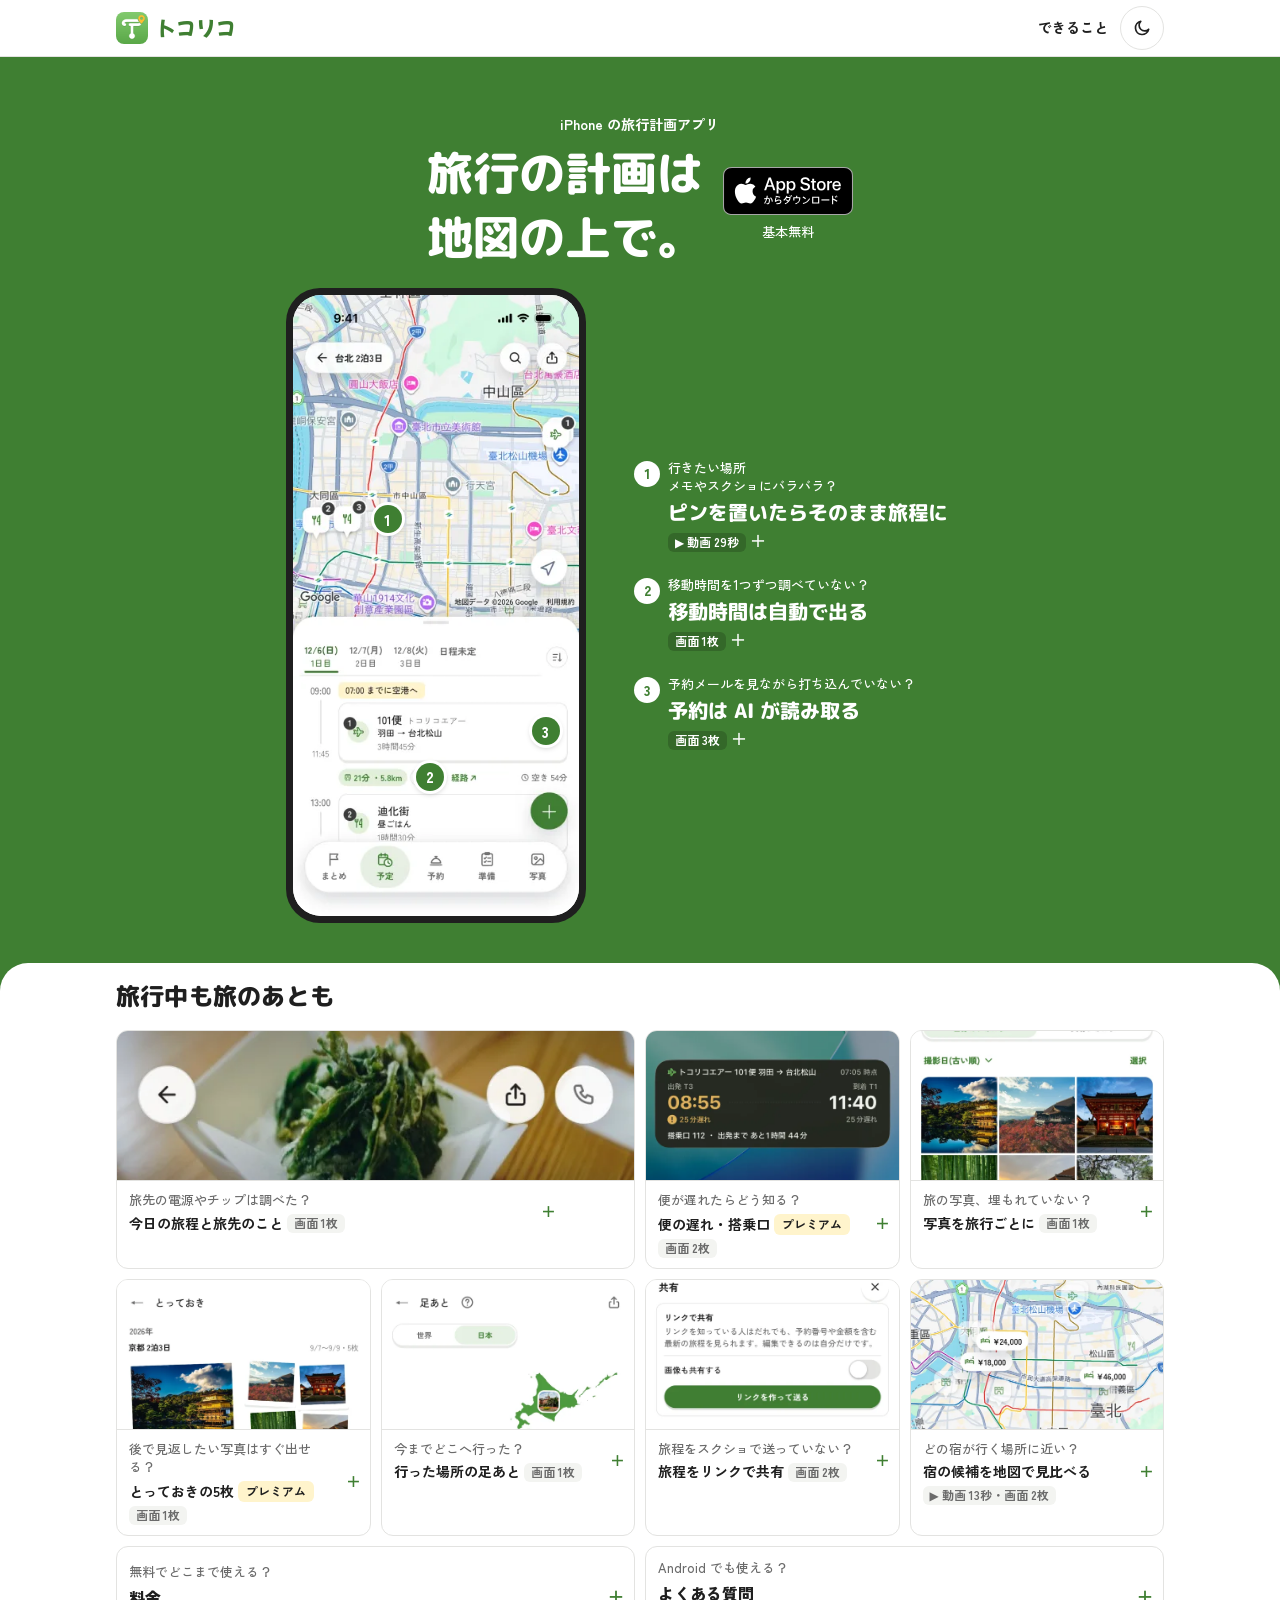
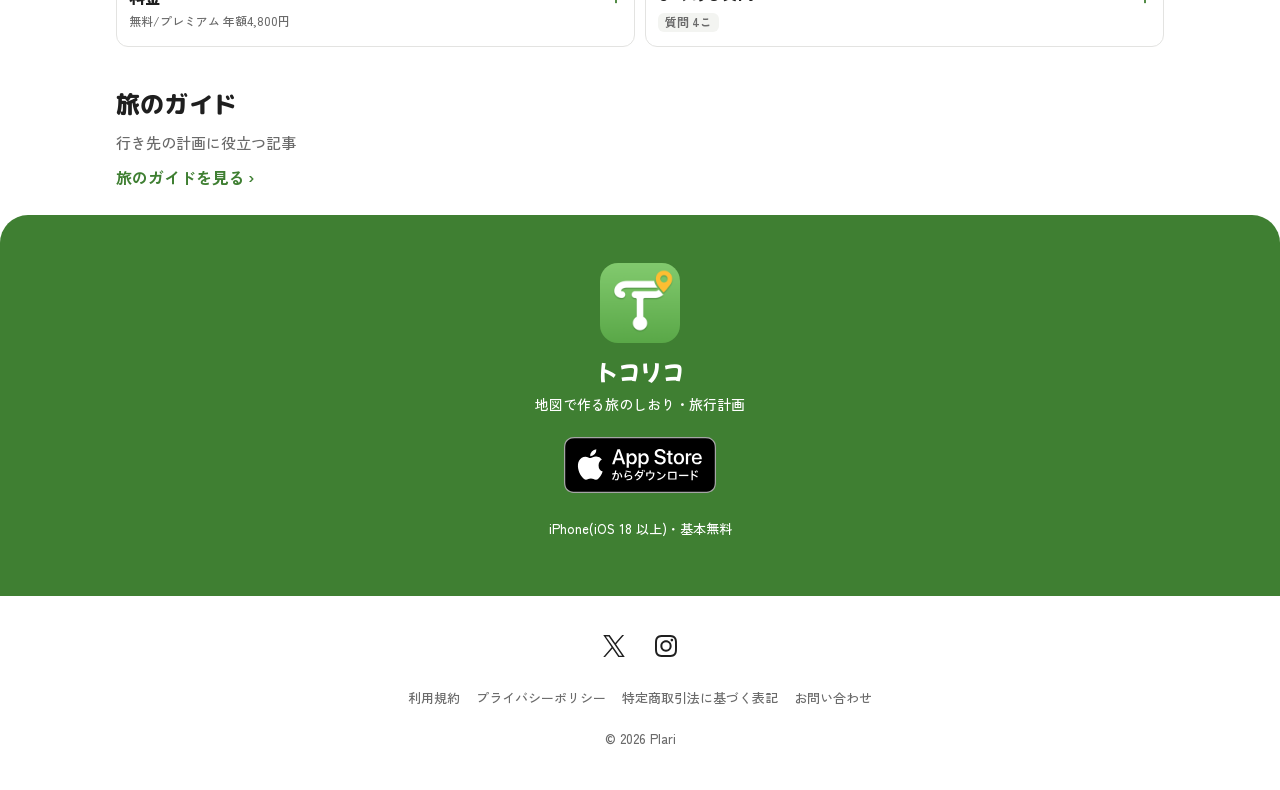
==== commit 360b8cdc: "ホームページを作り直したトップにする(1枚の画面を①②③で指して見せる形・押すと開く窓・宿の候補を地図で見比べる窓。/booking・/booking-review はトップの宿の窓へ移す)(trav" ====
--- a/index.html
+++ b/index.html
@@ -4,14 +4,14 @@
 <meta charset="utf-8">
 <meta name="viewport" content="width=device-width, initial-scale=1, viewport-fit=cover">
 <title>トコリコ|地図で作る旅のしおり・旅行計画アプリ</title>
-<meta name="description" content="行きたい場所を地図に置くだけで、移動も時間もそろう旅のしおりアプリ。予約のスクリーンショットの AI 読み取り、フライトの遅れや搭乗口、写真とハイライトの記録、旅程の共有まで。iPhone 向け・基本無料。">
+<meta name="description" content="行きたい場所を地図に置くだけで、そのまま旅程に。場所と場所の間の移動時間も自動で出る、iPhone の旅行計画アプリ。予約の AI 読み取り・旅行中の便の知らせ・写真の記録・旅程の共有も。基本無料。">
 <link rel="canonical" href="https://tocorico.jp/">
 <meta name="theme-color" content="#FFFFFF" media="(prefers-color-scheme: light)">
-<meta name="theme-color" content="#161814" media="(prefers-color-scheme: dark)">
+<meta name="theme-color" content="#000000" media="(prefers-color-scheme: dark)">
 <meta property="og:type" content="website">
 <meta property="og:site_name" content="トコリコ">
 <meta property="og:title" content="トコリコ|地図で作る旅のしおり・旅行計画アプリ">
-<meta property="og:description" content="行きたい場所を地図に置くだけで、移動も時間もそろう旅のしおりアプリ。予約のスクリーンショットの AI 読み取り、フライトの遅れや搭乗口、写真とハイライトの記録、旅程の共有まで。iPhone 向け・基本無料。">
+<meta property="og:description" content="行きたい場所を地図に置くだけで、そのまま旅程に。場所と場所の間の移動時間も自動で出る、iPhone の旅行計画アプリ。予約の AI 読み取り・旅行中の便の知らせ・写真の記録・旅程の共有も。基本無料。">
 <meta property="og:url" content="https://tocorico.jp/">
 <meta property="og:image" content="https://tocorico.jp/og.png">
 <meta property="og:locale" content="ja_JP">
@@ -19,583 +19,146 @@
 <link rel="icon" href="assets/icon-48.png" sizes="48x48" type="image/png">
 <link rel="icon" href="assets/icon-192.png" sizes="192x192" type="image/png">
 <link rel="apple-touch-icon" href="assets/icon-180.png">
-<link rel="stylesheet" href="assets/site.css?v=7ce7930589">
+<link rel="stylesheet" href="assets/top.css?v=f3c2def6e4">
 <script>(function(){var t=null;try{t=sessionStorage.getItem('tc-theme')}catch(e){}if(t!=='light'&&t!=='dark'){t=(window.matchMedia&&matchMedia('(prefers-color-scheme: dark)').matches)?'dark':'light'}document.documentElement.setAttribute('data-theme',t)})();</script>
-<script type="application/ld+json">{"@context":"https://schema.org","@graph":[{"@type":"Organization","@id":"https://tocorico.jp/#plari","name":"Plari","url":"https://tocorico.jp/","sameAs":["https://x.com/tocorico_app","https://www.instagram.com/tocorico_app/"]},{"@type":"MobileApplication","@id":"https://tocorico.jp/#app","name":"トコリコ","alternateName":"Tocorico","url":"https://tocorico.jp/","operatingSystem":"iOS 18.0 以上","applicationCategory":"TravelApplication","description":"地図で作る旅のしおり・旅行計画のアプリ。地図に行きたい場所を置くだけで、移動時間や予定がそろいます。予約の読み取り・フライトの情報・旅の記録・旅程の共有もできます。","inLanguage":"ja","publisher":{"@id":"https://tocorico.jp/#plari"},"downloadUrl":"https://apps.apple.com/jp/app/id6820119341","installUrl":"https://apps.apple.com/jp/app/id6820119341","offers":[{"@type":"Offer","name":"無料","price":"0","priceCurrency":"JPY"},{"@type":"Offer","name":"トコリコ プレミアム 年額プラン","price":"4800","priceCurrency":"JPY","description":"初めての方は1か月無料"},{"@type":"Offer","name":"トコリコ プレミアム 月額プラン","price":"600","priceCurrency":"JPY"}]},{"@type":"FAQPage","@id":"https://tocorico.jp/#faq","mainEntity":[{"@type":"Question","name":"無料で使えますか?","acceptedAnswer":{"@type":"Answer","text":"基本の機能は無料です。トコリコ プレミアムは年額4,800円(初めての方は1か月無料)、または月額600円です。"}},{"@type":"Question","name":"ログインは必要ですか?","acceptedAnswer":{"@type":"Answer","text":"ログインしなくても使えます。AI の読み取りなど一部の機能は、ログインすると使えるようになります。ログインは Apple のアカウントで行いますが、名前やメールアドレスの共有は不要です。"}},{"@type":"Question","name":"Android でも使えますか?","acceptedAnswer":{"@type":"Answer","text":"トコリコは iPhone(iOS 18 以上)のアプリです。Android やパソコンでは使えませんが、共有された旅程はリンクからブラウザで見られます。"}},{"@type":"Question","name":"国内旅行でも使えますか?","acceptedAnswer":{"@type":"Answer","text":"使えます。地図での予定づくり・予約・記録・共有は、国内でも海外でも同じように使えます。"}}]},{"@type":"WebSite","@id":"https://tocorico.jp/#site","name":"トコリコ","url":"https://tocorico.jp/","inLanguage":"ja","publisher":{"@id":"https://tocorico.jp/#plari"}}]}</script>
+<script type="application/ld+json">{"@context":"https://schema.org","@graph":[{"@type":"Organization","@id":"https://tocorico.jp/#plari","name":"Plari","url":"https://tocorico.jp/","sameAs":["https://x.com/tocorico_app","https://www.instagram.com/tocorico_app/"]},{"@type":"MobileApplication","@id":"https://tocorico.jp/#app","name":"トコリコ","alternateName":"Tocorico","url":"https://tocorico.jp/","operatingSystem":"iOS 18.0 以上","applicationCategory":"TravelApplication","description":"地図で作る旅のしおり・旅行計画のアプリ。地図に行きたい場所を置くだけで、移動時間や予定がそろいます。予約の読み取り・フライトの情報・旅の記録・旅程の共有もできます。","inLanguage":"ja","publisher":{"@id":"https://tocorico.jp/#plari"},"downloadUrl":"https://apps.apple.com/jp/app/id6820119341","installUrl":"https://apps.apple.com/jp/app/id6820119341","offers":[{"@type":"Offer","name":"無料","price":"0","priceCurrency":"JPY"},{"@type":"Offer","name":"トコリコ プレミアム 年額プラン","price":"4800","priceCurrency":"JPY","description":"初めての方は1か月無料"},{"@type":"Offer","name":"トコリコ プレミアム 月額プラン","price":"600","priceCurrency":"JPY"}]},{"@type":"FAQPage","@id":"https://tocorico.jp/#faq","mainEntity":[{"@type":"Question","name":"無料で使えますか?","acceptedAnswer":{"@type":"Answer","text":"基本の機能は無料です。トコリコ プレミアムは年額4,800円(初めての方は1か月無料)、または月額600円です。"}},{"@type":"Question","name":"ログインは必要ですか?","acceptedAnswer":{"@type":"Answer","text":"ログインしなくても使えます。AI の読み取りなど一部の機能は、ログインすると使えるようになります。ログインは Apple のアカウントで行いますが、名前やメールアドレスの共有は不要です。"}},{"@type":"Question","name":"Android でも使えますか?","acceptedAnswer":{"@type":"Answer","text":"トコリコは iPhone(iOS 18 以上)のアプリです。Android やパソコンでは使えませんが、共有された旅程はリンクからブラウザで見られます。"}},{"@type":"Question","name":"国内旅行でも使えますか?","acceptedAnswer":{"@type":"Answer","text":"使えます。地図での予定づくり・予約・記録・共有は、国内でも海外でも同じように使えます。ただし、日本の電車の移動時間は今は表示されません。規約や規制が変われば、表示されるようになることがあります。"}}]},{"@type":"WebSite","@id":"https://tocorico.jp/#site","name":"トコリコ","url":"https://tocorico.jp/","inLanguage":"ja","publisher":{"@id":"https://tocorico.jp/#plari"}}]}</script>
+<link rel="preload" href="assets/fonts/mprd-800.woff2" as="font" type="font/woff2" crossorigin>
+<link rel="preload" href="assets/fonts/zkg-500.woff2" as="font" type="font/woff2" crossorigin>
+<link rel="preload" href="assets/fonts/zkg-700.woff2" as="font" type="font/woff2" crossorigin>
+</head>
+<body><header class="hd"><div class="hd-in">
+  <a class="logo" href="./" aria-label="トコリコ トップ"><img src="assets/icon-96.png" alt="" width="32" height="32"><span>トコリコ</span></a>
+  <nav class="hd-nav" aria-label="ページの中"><a href="#more" class="pc">できること</a>
+  <button class="theme-btn" id="themeBtn" type="button" aria-label="夜の見た目に切り替える"><svg class="ic-moon" viewBox="0 0 24 24" fill="none" stroke="currentColor" stroke-width="2" stroke-linecap="round" stroke-linejoin="round" aria-hidden="true"><path d="M20 13.5A8 8 0 1 1 10.5 4a6.5 6.5 0 0 0 9.5 9.5z"/></svg><svg class="ic-sun" viewBox="0 0 24 24" fill="none" stroke="currentColor" stroke-width="2" stroke-linecap="round" aria-hidden="true"><circle cx="12" cy="12" r="4"/><path d="M12 2.5v2M12 19.5v2M2.5 12h2M19.5 12h2M5.3 5.3l1.4 1.4M17.3 17.3l1.4 1.4M5.3 18.7l1.4-1.4M17.3 6.7l1.4-1.4"/></svg></button></nav>
+</div></header><main>
+<div class="s2-top"><!-- 一番上と①②③の段は、画面の幅いっぱいの緑の面(昼も夜も同じ緑) -->
+<section class="s2-hero wrap" id="top">
+  <p class="s2-kind">iPhone の旅行計画アプリ</p>
+  <h1 class="s2-h1">旅行の計画は<br><span class="nobr">地図の上で。</span></h1>
+  <div class="s2-store"><a class="store" href="https://apps.apple.com/jp/app/id6820119341"><img src="assets/app-store-badge-ja.svg" alt="App Store からダウンロード" width="131" height="48"></a><span class="sub s2-free">基本無料</span></div>
+</section>
 
-<style>
-@keyframes v1Scene{0%{opacity:0}3%{opacity:1}96%{opacity:1}100%{opacity:0}}
-@keyframes v1TapSearch{0%,5%{opacity:0;transform:scale(.6)}7%{opacity:1;transform:scale(1)}10%,100%{opacity:0;transform:scale(1.3)}}
-@keyframes v1Search{0%,8%{opacity:0;transform:translateY(-6px)}10%,30%{opacity:1;transform:translateY(0)}32%,100%{opacity:0;transform:translateY(-6px)}}
-@keyframes v1Holder{0%,11%{opacity:1}12%,100%{opacity:0}}
-@keyframes v1Type{0%{width:0}12%{width:0}14%{width:1em}16%{width:2em}18%{width:3em}20%{width:4em}22%{width:5em}100%{width:5em}}
-@keyframes v1Result{0%,22%{opacity:0;transform:translateY(-6px)}24%,30%{opacity:1;transform:translateY(0)}32%,100%{opacity:0}}
-@keyframes v1TapResult{0%,25%{opacity:0;transform:scale(.6)}27%{opacity:1;transform:scale(1)}30%,100%{opacity:0;transform:scale(1.3)}}
-@keyframes v1Pan{0%,30%{transform:translate(0,0) scale(1)}37%,100%{transform:translate(-150px,-70px) scale(1.5)}}
-@keyframes v1Place{0%,31%{transform:translateY(105%)}36%,50%{transform:translateY(0)}54%,100%{transform:translateY(105%)}}
-@keyframes v1TapAdd{0%,45%{opacity:0;transform:scale(.6)}47%{opacity:1;transform:scale(1)}50%,100%{opacity:0;transform:scale(1.3)}}
-@keyframes v1Info{0%,50%{transform:translateY(105%)}55%,76%{transform:translateY(0)}81%,100%{transform:translateY(105%)}}
-@keyframes v1Day1{0%,58%{background:var(--i-face);color:#FFFFFF}59%,100%{background:var(--i-card);color:var(--i-sub)}}
-@keyframes v1Day2{0%,58%{background:var(--i-card);color:var(--i-sub)}59%,100%{background:var(--i-face);color:#FFFFFF}}
-@keyframes v1TapDay{0%,56%{opacity:0;transform:scale(.6)}58%{opacity:1;transform:scale(1)}61%,100%{opacity:0;transform:scale(1.3)}}
-@keyframes v1TapTime{0%,61%{opacity:0;transform:scale(.6)}63%{opacity:1;transform:scale(1)}66%,100%{opacity:0;transform:scale(1.3)}}
-@keyframes v1NoTime{0%,64%{opacity:1}65%,100%{opacity:0}}
-@keyframes v1Time{0%,64%{opacity:0}65%,100%{opacity:1}}
-@keyframes v1TapGo{0%,69%{opacity:0;transform:scale(.6)}71%{opacity:1;transform:scale(1)}74%,100%{opacity:0;transform:scale(1.3)}}
-@keyframes v1Press{0%,70%{transform:scale(1)}71.5%{transform:scale(.96)}73%,100%{transform:scale(1)}}
-@keyframes v1Pin{0%,80%{opacity:0;transform:translateY(-26px) scale(.6)}83%{opacity:1;transform:translateY(0) scale(1.15)}85%{transform:translateY(-4px) scale(1.05)}87%,100%{opacity:1;transform:translateY(0) scale(1)}}
-@keyframes v1Under{0%,81%{transform:translateX(0)}84%,100%{transform:translateX(96px)}}
-@keyframes v1Tab1{0%,81%{color:var(--i-text)}84%,100%{color:var(--i-dim)}}
-@keyframes v1Tab2{0%,81%{color:var(--i-dim)}84%,100%{color:var(--i-text)}}
-@keyframes v1List1{0%,81%{opacity:1}83%,100%{opacity:0}}
-@keyframes v1List2{0%,82%{opacity:0;transform:translateY(8px)}86%,100%{opacity:1;transform:translateY(0)}}
-@keyframes v1Float{0%,84%{opacity:0;transform:translateX(-16px)}88%,100%{opacity:1;transform:translateX(0)}}
-</style>
-<style>
-.wTap{position:absolute;left:50%;top:50%;width:48px;height:48px;margin:-24px 0 0 -24px;border-radius:50%;background:rgba(242,183,5,0.5);opacity:0;pointer-events:none}
-@keyframes wScene{0%{opacity:0}2%{opacity:1}97%{opacity:1}100%{opacity:0}}
-@keyframes wTap1{0%,3%{opacity:0;transform:scale(.6)}5%{opacity:1;transform:scale(1)}7%,100%{opacity:0;transform:scale(1.3)}}
-@keyframes wForm{0%,6%{transform:translateY(105%)}9%,23%{transform:translateY(0)}26%,100%{transform:translateY(105%)}}
-@keyframes wTypeName{0%,9%{width:0}10%{width:2.2em}11%{width:3.4em}12%,100%{width:5em}}
-@keyframes wShowPlace{0%,12.5%{opacity:0}13%,100%{opacity:1}}
-@keyframes wShowPrice{0%,14%{opacity:0}14.5%,100%{opacity:1}}
-@keyframes wTypeMemo{0%,15%{width:0}16%{width:3em}17%{width:6em}18%,100%{width:11em}}
-@keyframes wTapReg{0%,19.5%{opacity:0;transform:scale(.6)}21%{opacity:1;transform:scale(1)}23%,100%{opacity:0;transform:scale(1.3)}}
-@keyframes wBand{0%,23%{opacity:1}25%,100%{opacity:0}}
-@keyframes wNewRow{0%,25%{opacity:0;max-height:0}28%,100%{opacity:1;max-height:60px}}
-@keyframes wNewHi{0%,25%{background:var(--i-ysoft)}40%,100%{background:var(--i-card)}}
-@keyframes wTapCmp{0%,29%{opacity:0;transform:scale(.6)}31%{opacity:1;transform:scale(1)}33%,100%{opacity:0;transform:scale(1.3)}}
-@keyframes wMap{0%,32%{opacity:0;transform:translateX(24px)}35%,82%{opacity:1;transform:translateX(0)}84%,100%{opacity:0;transform:translateX(0)}}
-@keyframes wTapA{0%,39%{opacity:0;transform:scale(.6)}41%{opacity:1;transform:scale(1)}43%,100%{opacity:0;transform:scale(1.3)}}
-@keyframes wTagA{0%,40.5%{background:var(--i-card);color:var(--i-text)}41%,55%{background:var(--i-face);color:#FFFFFF}55.5%,100%{background:var(--i-card);color:var(--i-text)}}
-@keyframes wSheetA{0%,41%{transform:translateY(105%)}44%,53%{transform:translateY(0)}56%,100%{transform:translateY(105%)}}
-@keyframes wTapB{0%,56%{opacity:0;transform:scale(.6)}58%{opacity:1;transform:scale(1)}60%,100%{opacity:0;transform:scale(1.3)}}
-@keyframes wTagB{0%,57.5%{background:var(--i-card);color:var(--i-text)}58%,100%{background:var(--i-face);color:#FFFFFF}}
-@keyframes wSheetB{0%,58%{transform:translateY(105%)}61%,82%{transform:translateY(0)}84%,100%{transform:translateY(105%)}}
-@keyframes wTapBook{0%,67%{opacity:0;transform:scale(.6)}69%{opacity:1;transform:scale(1)}71%,100%{opacity:0;transform:scale(1.3)}}
-@keyframes wMenu{0%,70%{transform:translateY(105%)}73%,82%{transform:translateY(0)}84%,100%{transform:translateY(105%)}}
-@keyframes wDim{0%,70%{opacity:0}73%,82%{opacity:1}84%,100%{opacity:0}}
-@keyframes wTapManual{0%,77%{opacity:0;transform:scale(.6)}79%{opacity:1;transform:scale(1)}81%,100%{opacity:0;transform:scale(1.3)}}
-@keyframes wDone{0%,83%{opacity:0}86%,100%{opacity:1}}
-@keyframes wDoneRow{0%,87%{opacity:0;transform:translateY(10px)}91%,100%{opacity:1;transform:translateY(0)}}
-@keyframes wPinDone{0%,86%{opacity:0;transform:translateY(-26px) scale(.6)}89%{opacity:1;transform:translateY(0) scale(1.15)}91%{transform:translateY(-4px) scale(1.05)}93%,100%{opacity:1;transform:translateY(0) scale(1)}}
-@keyframes wToast{0%,86%{opacity:0;transform:translateY(8px)}89%,100%{opacity:1;transform:translateY(0)}}
-@keyframes wFloat1{0%,8%{opacity:0;transform:translateX(16px)}11%,30%{opacity:1;transform:translateX(0)}33%,100%{opacity:0;transform:translateX(0)}}
-@keyframes wFloat2{0%,44%{opacity:0;transform:translateX(16px)}47%,82%{opacity:1;transform:translateX(0)}85%,100%{opacity:0;transform:translateX(0)}}
-</style>
-</head>
-<body><header class="site-header"><div class="site-header-in">
-  <a class="logo" href="./" aria-label="トコリコ トップへ"><img src="assets/icon-96.png" alt="" width="40" height="40"><span>トコリコ</span></a>
-  <nav class="site-nav" aria-label="ページの中">
-    <a class="nav-link" href="#features">できること</a><a class="nav-link" href="#premium">プレミアム</a><a class="nav-link" href="#faq">よくある質問</a>
-    <button type="button" class="theme-btn" id="themeBtn" aria-label="夜の見た目に切り替える"><svg class="ic-moon" viewBox="0 0 24 24" fill="none" stroke="currentColor" stroke-width="2" stroke-linecap="round" stroke-linejoin="round" aria-hidden="true"><path d="M20 13.5A8 8 0 1 1 10.5 4a6.5 6.5 0 0 0 9.5 9.5z"/></svg><svg class="ic-sun" viewBox="0 0 24 24" fill="none" stroke="currentColor" stroke-width="2" stroke-linecap="round" aria-hidden="true"><circle cx="12" cy="12" r="4"/><path d="M12 2.5v2M12 19.5v2M2.5 12h2M19.5 12h2M5.3 5.3l1.4 1.4M17.3 17.3l1.4 1.4M5.3 18.7l1.4-1.4M17.3 6.7l1.4-1.4"/></svg></button>
-    <a class="btn" href="app">無料で始める</a>
-  </nav>
-</div></header><main><div class="hero-wrap"><section class="hero" id="top">
-  <div class="hero-text">
-    <p class="eyebrow"><svg viewBox="0 0 72 96" aria-hidden="true"><path d="M36 2C17 2 2 17 2 35c0 24 34 59 34 59s34-35 34-59C70 17 55 2 36 2z" fill="var(--yellow)"/><circle cx="36" cy="34" r="12" fill="var(--bg)"/></svg>地図で作る旅のしおり・旅行計画</p>
-    <h1><span class="ln">行きたい場所を、</span><span class="ln">旅のかたちに</span></h1>
-    <p class="hero-lead">地図に置くだけで、移動も時間もそろう</p>
-    <div class="store-badge-row"><a class="store-badge" href="https://apps.apple.com/jp/app/id6820119341"><img src="assets/app-store-badge-ja.svg" alt="App Store からダウンロード" width="108.85" height="40"></a></div>
+<section class="anno wrap" id="anno" aria-label="トコリコの画面の見どころ">
+  <figure class="anno-fig">
+    <div class="phone"><div class="scr"><picture><source media="(prefers-color-scheme: dark)" srcset="media/top-map-dark-360.webp 360w, media/top-map-dark.webp 600w" data-light="media/top-map-light-360.webp 360w, media/top-map-light.webp 600w" data-dark="media/top-map-dark-360.webp 360w, media/top-map-dark.webp 600w" sizes="(min-width: 760px) 286px, 162px"><img src="media/top-map-light.webp" data-light="media/top-map-light.webp" data-dark="media/top-map-dark.webp" srcset="media/top-map-light-360.webp 360w, media/top-map-light.webp 600w" data-srcset-light="media/top-map-light-360.webp 360w, media/top-map-light.webp 600w" data-srcset-dark="media/top-map-dark-360.webp 360w, media/top-map-dark.webp 600w" sizes="(min-width: 760px) 286px, 162px" width="600" height="1304" alt="トコリコの予定の画面:上に台北の地図と番号の印、下に1日目の旅程(101便・迪化街)と、その間の移動時間「21分・5.8km」" fetchpriority="high" class="anno-map" decoding="async"></picture></div></div>
+    <button class="pin pin1" type="button" data-sheet="sh-k1" aria-haspopup="dialog" style="--x:0.2537;--y:0.3616" data-side="r" data-box="0.0174,0.3307,0.2537,0.3924" aria-label="1 ピンを置いたらそのまま旅程に">1</button>
+    <button class="pin pin2" type="button" data-sheet="sh-k2" aria-haspopup="dialog" style="--x:0.4005;--y:0.7757" data-side="r" data-box="0.1592,0.762,0.4005,0.7895" aria-label="2 移動時間は自動で出る">2</button>
+    <button class="pin pin3" type="button" data-sheet="sh-k3" aria-haspopup="dialog" style="--x:0.9602;--y:0.7025" data-side="l" data-box="0.1592,0.6556,0.9602,0.7494" aria-label="3 予約は AI が読み取る">3</button>
+  </figure>
+  <ol class="anno-list">
+    <li><button class="anno-item" type="button" data-sheet="sh-k1" aria-haspopup="dialog"><span class="no">1</span><span><span class="ask">行きたい場所
+メモやスクショにバラバラ？</span><b><span class="nobr">ピンを置いたら</span><span class="nobr">そのまま旅程に</span></b><span class="len"><span class="nobr">▶ 動画 29秒</span></span><i class="anno-plus" aria-hidden="true">＋</i></span></button></li>
+    <li><button class="anno-item" type="button" data-sheet="sh-k2" aria-haspopup="dialog"><span class="no">2</span><span><span class="ask">移動時間を1つずつ調べていない？</span><b><span class="nobr">移動時間は</span><span class="nobr">自動で出る</span></b><span class="len"><span class="nobr">画面 1枚</span></span><i class="anno-plus" aria-hidden="true">＋</i></span></button></li>
+    <li><button class="anno-item" type="button" data-sheet="sh-k3" aria-haspopup="dialog"><span class="no">3</span><span><span class="ask">予約メールを見ながら打ち込んでいない？</span><b><span class="nobr">予約は</span> <span class="nobr">AI が読み取る</span></b><span class="len"><span class="nobr">画面 3枚</span></span><i class="anno-plus" aria-hidden="true">＋</i></span></button></li>
+  </ol>
+</section>
+</div>
+<div class="s2-sheet"><!-- 上の角を丸めた地の色の面を、緑の面にかぶせる -->
+<section class="tiles wrap" id="more">
+  <h2 class="sec-h">旅行中も<span class="nobr">旅のあとも</span></h2>
+  <div class="tile-grid">
+    <button class="tile tile--wide" type="button" data-sheet="sh-t1" aria-haspopup="dialog"><span class="tile-img pos-wide"><img src="media/top-today-light.webp" data-light="media/top-today-light.webp" data-dark="media/top-today-dark.webp" width="600" height="1137" alt="旅行中の「まとめ」の画面" loading="lazy" decoding="async"></span><span class="tile-t"><span class="ask">旅先の電源やチップは調べた？</span>今日の旅程と旅先のこと<span class="len"><span class="nobr">画面 1枚</span></span><i aria-hidden="true">＋</i></span></button>
+    <button class="tile" type="button" data-sheet="sh-t2" aria-haspopup="dialog"><span class="tile-img pos-la"><img src="media/top-la-light.webp" data-light="media/top-la-light.webp" data-dark="media/top-la-dark.webp" width="600" height="1304" alt="ロック画面の便の知らせ" loading="lazy" decoding="async"></span><span class="tile-t"><span class="ask">便が遅れたらどう知る？</span>便の遅れ・搭乗口<span class="tag">プレミアム</span><span class="len"><span class="nobr">画面 2枚</span></span><i aria-hidden="true">＋</i></span></button>
+    <button class="tile" type="button" data-sheet="sh-t3" aria-haspopup="dialog"><span class="tile-img pos-mid"><img src="media/top-photos-light.webp" data-light="media/top-photos-light.webp" data-dark="media/top-photos-dark.webp" width="600" height="1137" alt="旅行の写真のタブ" loading="lazy" decoding="async"></span><span class="tile-t"><span class="ask">旅の写真、埋もれていない？</span>写真を旅行ごとに<span class="len"><span class="nobr">画面 1枚</span></span><i aria-hidden="true">＋</i></span></button>
+    <button class="tile" type="button" data-sheet="sh-t4" aria-haspopup="dialog"><span class="tile-img pos-top2"><img src="media/top-totteoki-light.webp" data-light="media/top-totteoki-light.webp" data-dark="media/top-totteoki-dark.webp" width="600" height="1304" alt="とっておきの一覧" loading="lazy" decoding="async"></span><span class="tile-t"><span class="ask">後で見返したい写真はすぐ出せる？</span>とっておきの5枚<span class="tag">プレミアム</span><span class="len"><span class="nobr">画面 1枚</span></span><i aria-hidden="true">＋</i></span></button>
+    <button class="tile" type="button" data-sheet="sh-t5" aria-haspopup="dialog"><span class="tile-img pos-top2"><img src="media/top-footprint-light.webp" data-light="media/top-footprint-light.webp" data-dark="media/top-footprint-dark.webp" width="600" height="1304" alt="足あとの地図" loading="lazy" decoding="async"></span><span class="tile-t"><span class="ask">今までどこへ行った？</span>行った場所の足あと<span class="len"><span class="nobr">画面 1枚</span></span><i aria-hidden="true">＋</i></span></button>
+    <button class="tile" type="button" data-sheet="sh-t6" aria-haspopup="dialog"><span class="tile-img pos-bottom"><img src="media/top-sharewin-light.webp" data-light="media/top-sharewin-light.webp" data-dark="media/top-sharewin-dark.webp" width="600" height="1304" alt="共有の窓" loading="lazy" decoding="async"></span><span class="tile-t"><span class="ask">旅程をスクショで送っていない？</span>旅程をリンクで共有<span class="len"><span class="nobr">画面 2枚</span></span><i aria-hidden="true">＋</i></span></button>
+    <button class="tile" type="button" data-sheet="sh-booking" aria-haspopup="dialog"><span class="tile-img pos-compare"><img src="media/top-compare-light.webp" data-light="media/top-compare-light.webp" data-dark="media/top-compare-dark.webp" width="600" height="1304" alt="地図の上に宿の候補の値段が並ぶ画面" loading="lazy" decoding="async"></span><span class="tile-t"><span class="ask">どの宿が行く場所に近い？</span>宿の候補を地図で見比べる<span class="len"><span class="nobr">▶ 動画 13秒・</span><span class="nobr">画面 2枚</span></span><i aria-hidden="true">＋</i></span></button>
   </div>
-  <div class="hero-art">
-    <div class="hero-stage">
-      <div class="hs-blob" aria-hidden="true"></div>
-      <div class="hs-phone hs-l"><img src="media/hero-totteoki-light.webp" data-light="media/hero-totteoki-light.webp" data-dark="media/hero-totteoki-dark.webp" width="520" height="1131" alt="トコリコのとっておきの画面:京都の旅行で選んだ写真5枚" decoding="async" fetchpriority="auto"></div>
-      <div class="hs-phone hs-r"><img src="media/hero-booked-light.webp" data-light="media/hero-booked-light.webp" data-dark="media/hero-booked-dark.webp" width="520" height="1131" alt="トコリコの予約済みの画面:台北の旅行の便と宿の予約の一覧" decoding="async" fetchpriority="auto"></div>
-      <div class="hs-phone hs-m"><img src="media/hero-list-light.webp" data-light="media/hero-list-light.webp" data-dark="media/hero-list-dark.webp" width="600" height="1304" alt="トコリコの旅行一覧の画面:出発まであと30日の台北 2泊3日と、終わった旅行" decoding="async" fetchpriority="high"></div>
-      <div class="hs-card hs-photos"><img src="media/hero-photos-light.webp" data-light="media/hero-photos-light.webp" data-dark="media/hero-photos-dark.webp" width="600" height="314" alt="とっておきの写真5枚" decoding="async" fetchpriority="auto"></div>
-      <div class="hs-card hs-plan"><img src="media/hero-plan-light.webp" data-light="media/hero-plan-light.webp" data-dark="media/hero-plan-dark.webp" width="640" height="398" alt="予定の一覧:9:00 101便 羽田から台北松山、電車21分・車16分、13:00 迪化街で昼ごはん" decoding="async" fetchpriority="auto"></div>
-      <div class="hs-card hs-la"><img src="media/hero-la-light.webp" data-light="media/hero-la-light.webp" data-dark="media/hero-la-dark.webp" width="600" height="223" alt="ロック画面のライブアクティビティ:トコリコエアー101便、25分遅れで08:55発、搭乗口112" decoding="async" fetchpriority="auto"></div>
-    </div>
+  <div class="info-row">
+    <button class="info" type="button" data-sheet="sh-price" aria-haspopup="dialog"><span class="ask">無料でどこまで使える？</span><b>料金</b><span class="info-d">無料/プレミアム 年額4,800円</span><i aria-hidden="true">＋</i></button>
+    <button class="info" type="button" data-sheet="sh-faq" aria-haspopup="dialog"><span class="ask">Android でも使える？</span><b>よくある質問</b><span class="len"><span class="nobr">質問 4こ</span></span><i aria-hidden="true">＋</i></button>
   </div>
-</section></div>
-<div class="features" id="features">
-  <p class="features-lead">たとえば台湾旅行も、地図に置くだけで計画できます。</p>
-  <div class="tf-list">
-<section class="tf tf--g tf--side">
-  <div class="tf-head"><h2>地図で探して、<br>そのまま予定に</h2></div>
-  <div class="tf-desc"><p>写真や営業時間を見ながら、行きたい場所を旅程に入れられます。</p><div class="move-card" aria-label="移動の行:電車21分・5.8km、車16分、経路/徒歩10分・708m、車4分、経路、空き3時間20分" role="img"><img src="media/parts-move1-light.webp" data-light="media/parts-move1-light.webp" data-dark="media/parts-move1-dark.webp" width="660" height="63" alt="" decoding="async" loading="lazy" fetchpriority="auto"><img src="media/parts-move2-light.webp" data-light="media/parts-move2-light.webp" data-dark="media/parts-move2-dark.webp" width="660" height="63" alt="" decoding="async" loading="lazy" fetchpriority="auto"></div></div>
-  <div class="tf-media"><div class="phone-wrap"><div class="ill ill-1" data-ill="1" data-end="13.3" style="--still-at:-0.5s;--end-at:-13.3s" role="img" aria-label="台北の旅程の予定タブで中正紀念堂を探し、場所の情報を見て、2日目の9:30の予定に入れる画面の動き"><div class="ill-box"><div class="ill-scale">
-<div class="ill-phone">
-<div style="position: relative; width: 340px; height: 740px; box-sizing: border-box; border-radius: 54px; border: 10px solid #23261F; background: #23261F; box-shadow: 0 18px 40px rgba(var(--i-sh),0.16);">
-        <div style="position: absolute; inset: 0; border-radius: 44px; overflow: hidden; background: var(--i-bg); font-size: 12px;">
-          <div style="position: absolute; inset: 0; animation: v1Scene 14s linear infinite;">
-
-            <div style="position: absolute; left: 0; top: 0; width: 320px; height: 340px; overflow: hidden; background: var(--i-map);">
-              <div style="position: absolute; left: -40px; top: -30px; width: 420px; height: 420px; transform-origin: 60% 60%; animation: v1Pan 14s ease-in-out infinite;">
-                <div style="position: absolute; left: 0; top: 0; width: 420px; height: 420px; background: var(--i-map);"></div>
-                <div style="position: absolute; left: 20px; top: 40px; width: 90px; height: 70px; border-radius: 10px; background: var(--i-block);"></div>
-                <div style="position: absolute; left: 124px; top: 40px; width: 110px; height: 70px; border-radius: 10px; background: var(--i-block);"></div>
-                <div style="position: absolute; left: 250px; top: 40px; width: 150px; height: 70px; border-radius: 10px; background: var(--i-block);"></div>
-                <div style="position: absolute; left: 20px; top: 128px; width: 90px; height: 110px; border-radius: 10px; background: var(--i-block);"></div>
-                <div style="position: absolute; left: 124px; top: 128px; width: 110px; height: 50px; border-radius: 10px; background: var(--i-block);"></div>
-                <div style="position: absolute; left: 20px; top: 256px; width: 90px; height: 140px; border-radius: 10px; background: var(--i-block);"></div>
-                <div style="position: absolute; left: 250px; top: 128px; width: 150px; height: 110px; border-radius: 10px; background: var(--i-block);"></div>
-                <div style="position: absolute; left: 124px; top: 196px; width: 110px; height: 42px; border-radius: 10px; background: var(--i-block);"></div>
-                <div style="position: absolute; left: 236px; top: 252px; width: 120px; height: 120px; border-radius: 18px; background: var(--i-park);"></div>
-                <div style="position: absolute; left: 262px; top: 288px; width: 30px; height: 18px; border-radius: 9px; background: var(--i-water);"></div>
-                <div style="position: absolute; left: 0; right: 0; top: 116px; height: 8px; background: var(--i-road);"></div>
-                <div style="position: absolute; left: 0; right: 0; top: 242px; height: 10px; background: var(--i-road2);"></div>
-                <div style="position: absolute; left: 114px; top: 0; bottom: 0; width: 7px; background: var(--i-road);"></div>
-                <div style="position: absolute; left: 238px; top: 0; bottom: 0; width: 9px; background: var(--i-road2);"></div>
-                <div style="position: absolute; left: 0; right: 0; top: 182px; height: 5px; background: var(--i-road);"></div>
-                <div style="position: absolute; left: 112px; top: 18px; width: 120px; height: 7px; background: var(--i-water); transform: rotate(-8deg);"></div>
-                <span style="position: absolute; left: 140px; top: 66px; font-size: 11px; font-weight: 700; color: var(--i-label);">中山区</span>
-                <span style="position: absolute; left: 140px; top: 206px; font-size: 11px; font-weight: 700; color: var(--i-label);">中正区</span>
-                <span style="position: absolute; left: 262px; top: 330px; font-size: 9px; font-weight: 700; color: var(--i-plabel);">中正紀念公園</span>
-
-                <div style="position: absolute; left: 300px; top: 60px; width: 30px; height: 36px;">
-                  <div style="position: absolute; left: 0; top: 0; width: 30px; height: 30px; border-radius: 10px; background: var(--i-card); box-shadow: 0 6px 16px rgba(var(--i-sh),0.18); display: flex; align-items: center; justify-content: center;"><svg width="14" height="14" viewBox="0 0 24 24" fill="none" stroke="var(--i-accent)" stroke-width="2.2" stroke-linecap="round" stroke-linejoin="round" aria-hidden="true"><path d="M16 10h4a2 2 0 0 1 0 4h-4l-4 7h-3l2 -7h-4l-2 2h-3l2 -4l-2 -4h3l2 2h4l-2 -7h3z"></path></svg></div>
-                  <div style="position: absolute; left: 11px; top: 25px; width: 8px; height: 8px; background: var(--i-card); transform: rotate(45deg);"></div>
-                  <span style="position: absolute; right: -6px; top: -6px; width: 15px; height: 15px; border-radius: 50%; background: var(--i-badge); color: #FFFFFF; font-size: 9px; font-weight: 700; display: flex; align-items: center; justify-content: center;">1</span>
-                </div>
-                <div style="position: absolute; left: 44px; top: 150px; width: 30px; height: 36px;">
-                  <div style="position: absolute; left: 0; top: 0; width: 30px; height: 30px; border-radius: 10px; background: var(--i-card); box-shadow: 0 6px 16px rgba(var(--i-sh),0.18); display: flex; align-items: center; justify-content: center;"><svg width="14" height="14" viewBox="0 0 24 24" fill="none" stroke="var(--i-accent)" stroke-width="2.2" stroke-linecap="round" stroke-linejoin="round" aria-hidden="true"><path d="M7 3v18"></path><path d="M4 3v5a3 3 0 0 0 6 0v-5"></path><path d="M17 3c-2 2-3 5-3 8h4v10"></path></svg></div>
-                  <div style="position: absolute; left: 11px; top: 25px; width: 8px; height: 8px; background: var(--i-card); transform: rotate(45deg);"></div>
-                  <span style="position: absolute; right: -6px; top: -6px; width: 15px; height: 15px; border-radius: 50%; background: var(--i-badge); color: #FFFFFF; font-size: 9px; font-weight: 700; display: flex; align-items: center; justify-content: center;">2</span>
-                </div>
-                <div style="position: absolute; left: 76px; top: 168px; width: 30px; height: 36px;">
-                  <div style="position: absolute; left: 0; top: 0; width: 30px; height: 30px; border-radius: 10px; background: var(--i-card); box-shadow: 0 6px 16px rgba(var(--i-sh),0.18); display: flex; align-items: center; justify-content: center;"><svg width="14" height="14" viewBox="0 0 24 24" fill="none" stroke="var(--i-accent)" stroke-width="2.2" stroke-linecap="round" stroke-linejoin="round" aria-hidden="true"><path d="M7 3v18"></path><path d="M4 3v5a3 3 0 0 0 6 0v-5"></path><path d="M17 3c-2 2-3 5-3 8h4v10"></path></svg></div>
-                  <div style="position: absolute; left: 11px; top: 25px; width: 8px; height: 8px; background: var(--i-card); transform: rotate(45deg);"></div>
-                  <span style="position: absolute; right: -6px; top: -6px; width: 15px; height: 15px; border-radius: 50%; background: var(--i-badge); color: #FFFFFF; font-size: 9px; font-weight: 700; display: flex; align-items: center; justify-content: center;">3</span>
-                </div>
-                <div style="position: absolute; left: 281px; top: 270px; width: 30px; height: 36px; transform-origin: 50% 100%; animation: v1Pin 14s ease-out infinite;">
-                  <div style="position: absolute; left: 0; top: 0; width: 30px; height: 30px; border-radius: 10px; background: var(--i-card); box-shadow: 0 6px 16px rgba(var(--i-sh),0.18); display: flex; align-items: center; justify-content: center;"><svg width="14" height="14" viewBox="0 0 24 24" fill="none" stroke="var(--i-accent)" stroke-width="2.2" stroke-linecap="round" stroke-linejoin="round" aria-hidden="true"><path d="M3 21h18"></path><path d="M5 21v-10"></path><path d="M19 21v-10"></path><path d="M9.5 21v-10"></path><path d="M14.5 21v-10"></path><path d="M3 11l9 -7l9 7"></path></svg></div>
-                  <div style="position: absolute; left: 11px; top: 25px; width: 8px; height: 8px; background: var(--i-card); transform: rotate(45deg);"></div>
-                  <span style="position: absolute; right: -6px; top: -6px; width: 15px; height: 15px; border-radius: 50%; background: var(--i-badge); color: #FFFFFF; font-size: 9px; font-weight: 700; display: flex; align-items: center; justify-content: center;">1</span>
-                </div>
-              </div>
-
-              <div style="position: absolute; left: 12px; top: 18px; height: 30px; padding: 0 10px; border-radius: 15px; background: var(--i-card); box-shadow: 0 4px 12px rgba(var(--i-sh),0.12); display: flex; align-items: center; gap: 6px; font-size: 11px; font-weight: 700;">台北 2泊3日<svg width="12" height="12" viewBox="0 0 24 24" fill="none" stroke="var(--i-sub)" stroke-width="2" aria-hidden="true"><rect x="4" y="4" width="6" height="6" rx="1"></rect><rect x="14" y="4" width="6" height="6" rx="1"></rect><rect x="4" y="14" width="6" height="6" rx="1"></rect><rect x="14" y="14" width="6" height="6" rx="1"></rect></svg></div>
-              <div style="position: absolute; right: 48px; top: 18px; width: 30px; height: 30px;">
-                <span style="position: absolute; left: 50%; top: 50%; width: 44px; height: 44px; margin: -22px 0 0 -22px; border-radius: 50%; background: rgba(242,183,5,0.5); animation: v1TapSearch 14s ease-out infinite;"></span>
-                <span style="position: relative; width: 30px; height: 30px; border-radius: 50%; background: var(--i-card); box-shadow: 0 4px 12px rgba(var(--i-sh),0.12); display: flex; align-items: center; justify-content: center;"><svg width="14" height="14" viewBox="0 0 24 24" fill="none" stroke="var(--i-text)" stroke-width="2.2" stroke-linecap="round" aria-hidden="true"><circle cx="11" cy="11" r="7"></circle><path d="M20 20l-4-4"></path></svg></span>
-              </div>
-              <span style="position: absolute; right: 12px; top: 18px; width: 30px; height: 30px; border-radius: 50%; background: var(--i-card); box-shadow: 0 4px 12px rgba(var(--i-sh),0.12); display: flex; align-items: center; justify-content: center;"><svg width="14" height="14" viewBox="0 0 24 24" fill="none" stroke="var(--i-text)" stroke-width="2" stroke-linecap="round" stroke-linejoin="round" aria-hidden="true"><path d="M8 9h-1a2 2 0 0 0 -2 2v8a2 2 0 0 0 2 2h10a2 2 0 0 0 2 -2v-8a2 2 0 0 0 -2 -2h-1"></path><path d="M12 14v-11"></path><path d="M9 6l3 -3l3 3"></path></svg></span>
-
-              <div style="position: absolute; left: 0; right: 0; top: 0; animation: v1Search 14s ease-out infinite;">
-                <div style="position: absolute; left: 0; right: 0; top: 0; height: 60px; background: var(--i-veil);"></div>
-                <div style="position: absolute; left: 12px; right: 58px; top: 16px; height: 34px; box-sizing: border-box; padding: 0 12px; border-radius: 17px; background: var(--i-card); box-shadow: 0 4px 12px rgba(var(--i-sh),0.12); display: flex; align-items: center; gap: 8px; font-size: 12px; font-weight: 700;">
-                  <svg width="13" height="13" viewBox="0 0 24 24" fill="none" stroke="var(--i-sub)" stroke-width="2.4" stroke-linecap="round" aria-hidden="true"><circle cx="11" cy="11" r="7"></circle><path d="M20 20l-4-4"></path></svg>
-                  <span style="position: relative; flex: 1 1 auto; height: 16px; display: flex; align-items: center;">
-                    <span style="position: absolute; left: 0; color: var(--i-ph); font-weight: 500; animation: v1Holder 14s step-end infinite;">場所の名前・住所</span>
-                    <span style="display: inline-block; overflow: hidden; white-space: nowrap; animation: v1Type 14s step-end infinite;">中正紀念堂</span>
-                    <span style="width: 1.5px; height: 14px; background: #3F7F32; margin-left: 1px;"></span>
-                  </span>
-                </div>
-                <span style="position: absolute; right: 12px; top: 26px; font-size: 12px; font-weight: 700; color: var(--i-accent);">閉じる</span>
-                <div style="position: absolute; left: 12px; right: 12px; top: 58px; border-radius: 14px; background: var(--i-card); box-shadow: 0 6px 16px rgba(var(--i-sh),0.14); animation: v1Result 14s ease-out infinite;">
-                  <div style="position: relative; padding: 10px 12px; display: flex; flex-direction: column; gap: 2px;">
-                    <span style="position: absolute; left: 40%; top: 50%; width: 44px; height: 44px; margin: -22px 0 0 -22px; border-radius: 50%; background: rgba(242,183,5,0.5); animation: v1TapResult 14s ease-out infinite;"></span>
-                    <b style="position: relative; font-size: 12px;">国立中正紀念堂</b>
-                    <span style="position: relative; font-size: 10px; color: var(--i-sub);">100 台湾 台北市 中正区</span>
-                  </div>
-                </div>
-              </div>
-            </div>
-
-            <div style="position: absolute; left: 0; right: 0; top: 320px; bottom: 0; border-radius: 22px 22px 0 0; background: var(--i-bg); box-shadow: 0 -6px 18px rgba(var(--i-sh),0.08);">
-              <span style="position: absolute; left: 50%; top: 8px; width: 34px; height: 4px; margin-left: -17px; border-radius: 2px; background: var(--i-grab);"></span>
-              <div style="position: absolute; left: 14px; top: 24px; display: flex; gap: 0;">
-                <div style="width: 96px; display: flex; flex-direction: column; align-items: center; gap: 2px; font-weight: 700; animation: v1Tab1 14s step-end infinite;"><span style="font-size: 11px;">12/1(火)</span><span style="font-size: 10px;">1日目</span></div>
-                <div style="width: 96px; display: flex; flex-direction: column; align-items: center; gap: 2px; font-weight: 700; color: var(--i-dim); animation: v1Tab2 14s step-end infinite;"><span style="font-size: 11px;">12/2(水)</span><span style="font-size: 10px;">2日目</span></div>
-                <div style="width: 96px; display: flex; flex-direction: column; align-items: center; gap: 2px; font-weight: 700; color: var(--i-dim);"><span style="font-size: 11px;">12/3(木)</span><span style="font-size: 10px;">3日目</span></div>
-              </div>
-              <span style="position: absolute; left: 38px; top: 58px; width: 48px; height: 3px; border-radius: 2px; background: #3F7F32; animation: v1Under 14s ease-in-out infinite;"></span>
-              <div style="position: absolute; left: 14px; right: 14px; top: 64px; height: 1px; background: var(--i-line);"></div>
-
-              <div style="position: absolute; left: 14px; right: 14px; top: 76px; display: flex; flex-direction: column; gap: 10px; animation: v1List1 14s linear infinite;">
-                <div style="display: flex; gap: 8px; align-items: flex-start;">
-                  <span style="flex: 0 0 38px; font-size: 11px; font-weight: 700; padding-top: 12px;">09:00</span>
-                  <div style="flex: 1 1 auto; display: flex; align-items: center; gap: 8px; padding: 10px; border-radius: 14px; background: var(--i-card); box-shadow: 0 2px 0 rgba(var(--i-sh2),0.08);">
-                    <span style="width: 30px; height: 30px; border-radius: 50%; background: var(--i-soft); display: flex; align-items: center; justify-content: center;"><svg width="14" height="14" viewBox="0 0 24 24" fill="none" stroke="var(--i-accent)" stroke-width="2.2" stroke-linecap="round" stroke-linejoin="round" aria-hidden="true"><path d="M16 10h4a2 2 0 0 1 0 4h-4l-4 7h-3l2 -7h-4l-2 2h-3l2 -4l-2 -4h3l2 2h4l-2 -7h3z"></path></svg></span>
-                    <div style="display: flex; flex-direction: column; gap: 1px;"><b style="font-size: 12px;">101便</b><span style="font-size: 10px; color: var(--i-sub);">羽田 (HND) → 台北松山 (TSA)</span></div>
-                  </div>
-                </div>
-                <div style="display: flex; align-items: center; gap: 8px; margin: -2px 0;">
-                  <span style="flex: 0 0 38px; display: flex; justify-content: center;"><span style="width: 2px; height: 26px; border-radius: 1px; background: var(--i-tl);"></span></span>
-                  <span style="display: inline-flex; align-items: center; gap: 5px; height: 24px; padding: 0 10px; border-radius: 12px; background: var(--i-soft); color: var(--i-accent); font-size: 10px; font-weight: 700;"><svg width="12" height="12" viewBox="0 0 24 24" fill="none" stroke="currentColor" stroke-width="2.2" stroke-linecap="round" stroke-linejoin="round" aria-hidden="true"><rect x="5" y="3" width="14" height="14" rx="3"></rect><path d="M5 11h14"></path><path d="M8 21l2-4"></path><path d="M16 21l-2-4"></path></svg>21分 ・ 5.8km</span>
-                  <span style="font-size: 10px; font-weight: 700; color: var(--i-sub);">空き 54分</span>
-                </div>
-                <div style="display: flex; gap: 8px; align-items: flex-start;">
-                  <span style="flex: 0 0 38px; font-size: 11px; font-weight: 700; padding-top: 12px;">13:00</span>
-                  <div style="flex: 1 1 auto; display: flex; align-items: center; gap: 8px; padding: 10px; border-radius: 14px; background: var(--i-card); box-shadow: 0 2px 0 rgba(var(--i-sh2),0.08);">
-                    <span style="width: 30px; height: 30px; border-radius: 50%; background: var(--i-soft); display: flex; align-items: center; justify-content: center;"><svg width="14" height="14" viewBox="0 0 24 24" fill="none" stroke="var(--i-accent)" stroke-width="2.2" stroke-linecap="round" stroke-linejoin="round" aria-hidden="true"><path d="M7 3v18"></path><path d="M4 3v5a3 3 0 0 0 6 0v-5"></path><path d="M17 3c-2 2-3 5-3 8h4v10"></path></svg></span>
-                    <div style="display: flex; flex-direction: column; gap: 1px;"><b style="font-size: 12px;">迪化街</b><span style="font-size: 10px; color: var(--i-sub);">昼ごはん</span></div>
-                  </div>
-                </div>
-              </div>
-
-              <div style="position: absolute; left: 14px; right: 14px; top: 76px; display: flex; flex-direction: column; gap: 10px; animation: v1List2 14s ease-out infinite;">
-                <div style="display: flex; gap: 8px; align-items: flex-start;">
-                  <span style="flex: 0 0 38px; font-size: 11px; font-weight: 700; padding-top: 12px;">09:30</span>
-                  <div style="flex: 1 1 auto; display: flex; align-items: center; gap: 8px; padding: 10px; border-radius: 14px; background: var(--i-ysoft); box-shadow: 0 2px 0 rgba(var(--i-sh2),0.08);">
-                    <span style="width: 30px; height: 30px; border-radius: 50%; background: var(--i-soft); display: flex; align-items: center; justify-content: center;"><svg width="14" height="14" viewBox="0 0 24 24" fill="none" stroke="var(--i-accent)" stroke-width="2.2" stroke-linecap="round" stroke-linejoin="round" aria-hidden="true"><path d="M3 21h18"></path><path d="M5 21v-10"></path><path d="M19 21v-10"></path><path d="M9.5 21v-10"></path><path d="M14.5 21v-10"></path><path d="M3 11l9 -7l9 7"></path></svg></span>
-                    <div style="display: flex; flex-direction: column; gap: 1px;"><b style="font-size: 12px;">国立中正紀念堂</b><span style="font-size: 10px; color: var(--i-sub);">9:30 〜 10:30</span></div>
-                  </div>
-                </div>
-                <div style="display: flex; align-items: center; gap: 8px; margin: -2px 0;">
-                  <span style="flex: 0 0 38px; display: flex; justify-content: center;"><span style="width: 2px; height: 26px; border-radius: 1px; background: var(--i-tl);"></span></span>
-                  <span style="display: inline-flex; align-items: center; gap: 5px; height: 24px; padding: 0 10px; border-radius: 12px; background: var(--i-soft); color: var(--i-accent); font-size: 10px; font-weight: 700;"><svg width="12" height="12" viewBox="0 0 24 24" fill="none" stroke="currentColor" stroke-width="2.2" stroke-linecap="round" stroke-linejoin="round" aria-hidden="true"><path d="M12 4a1 1 0 1 0 2 0a1 1 0 1 0 -2 0"></path><path d="M7 21l3 -4"></path><path d="M16 21l-2 -4l-3 -3l1 -6"></path><path d="M6 12l2 -3l4 -1l3 3l3 1"></path></svg>16分 ・ 1.2km</span>
-                  <span style="font-size: 10px; font-weight: 700; color: var(--i-sub);">空き 1時間14分</span>
-                </div>
-                <div style="display: flex; gap: 8px; align-items: flex-start;">
-                  <span style="flex: 0 0 38px; font-size: 11px; font-weight: 700; padding-top: 12px;">12:00</span>
-                  <div style="flex: 1 1 auto; display: flex; align-items: center; gap: 8px; padding: 10px; border-radius: 14px; background: var(--i-card); box-shadow: 0 2px 0 rgba(var(--i-sh2),0.08);">
-                    <span style="width: 30px; height: 30px; border-radius: 50%; background: var(--i-soft); display: flex; align-items: center; justify-content: center;"><svg width="14" height="14" viewBox="0 0 24 24" fill="none" stroke="var(--i-accent)" stroke-width="2.2" stroke-linecap="round" stroke-linejoin="round" aria-hidden="true"><path d="M7 3v18"></path><path d="M4 3v5a3 3 0 0 0 6 0v-5"></path><path d="M17 3c-2 2-3 5-3 8h4v10"></path></svg></span>
-                    <div style="display: flex; flex-direction: column; gap: 1px;"><b style="font-size: 12px;">永康街</b><span style="font-size: 10px; color: var(--i-sub);">昼ごはん</span></div>
-                  </div>
-                </div>
-              </div>
-
-              <span style="position: absolute; right: 16px; bottom: 82px; width: 40px; height: 40px; border-radius: 50%; background: #3F7F32; color: #FFFFFF; display: flex; align-items: center; justify-content: center; box-shadow: 0 6px 14px rgba(var(--i-sh),0.18);"><svg width="18" height="18" viewBox="0 0 24 24" fill="none" stroke="#FFFFFF" stroke-width="2.6" stroke-linecap="round" aria-hidden="true"><path d="M12 5v14"></path><path d="M5 12h14"></path></svg></span>
-
-              <div style="position: absolute; left: 12px; right: 12px; bottom: 14px; height: 54px; border-radius: 27px; background: var(--i-card); box-shadow: 0 6px 18px rgba(var(--i-sh),0.12); display: flex; align-items: center; justify-content: space-around; padding: 0 6px; font-size: 9px; font-weight: 700; color: var(--i-sub);">
-                <span style="display: flex; flex-direction: column; align-items: center; gap: 2px;"><svg width="16" height="16" viewBox="0 0 24 24" fill="none" stroke="currentColor" stroke-width="2" stroke-linecap="round" aria-hidden="true"><path d="M5 21v-16"></path><path d="M5 5h11l-2 4l2 4h-11"></path></svg>まとめ</span>
-                <span style="display: flex; flex-direction: column; align-items: center; gap: 2px; padding: 6px 12px; border-radius: 20px; background: var(--i-soft); color: var(--i-accent);"><svg width="16" height="16" viewBox="0 0 24 24" fill="none" stroke="currentColor" stroke-width="2" stroke-linecap="round" aria-hidden="true"><rect x="4" y="5" width="16" height="16" rx="2"></rect><path d="M16 3v4"></path><path d="M8 3v4"></path><path d="M4 11h16"></path></svg>予定</span>
-                <span style="display: flex; flex-direction: column; align-items: center; gap: 2px;"><svg width="16" height="16" viewBox="0 0 24 24" fill="none" stroke="currentColor" stroke-width="2" stroke-linecap="round" aria-hidden="true"><path d="M4 18h16"></path><path d="M6 18a6 6 0 0 1 12 0"></path><path d="M12 9v-3"></path></svg>予約</span>
-                <span style="display: flex; flex-direction: column; align-items: center; gap: 2px;"><svg width="16" height="16" viewBox="0 0 24 24" fill="none" stroke="currentColor" stroke-width="2" stroke-linecap="round" aria-hidden="true"><rect x="5" y="4" width="14" height="17" rx="2"></rect><path d="M9 9h6"></path><path d="M9 13h6"></path></svg>準備</span>
-                <span style="display: flex; flex-direction: column; align-items: center; gap: 2px;"><svg width="16" height="16" viewBox="0 0 24 24" fill="none" stroke="currentColor" stroke-width="2" stroke-linecap="round" aria-hidden="true"><rect x="4" y="5" width="16" height="14" rx="2"></rect><path d="M4 16l5-5l4 4l3-3l4 4"></path></svg>写真</span>
-              </div>
-            </div>
-
-            <div style="position: absolute; left: 0; right: 0; top: 280px; bottom: 0; border-radius: 22px 22px 0 0; background: var(--i-bg); box-shadow: 0 -8px 22px rgba(var(--i-sh),0.12); animation: v1Place 14s cubic-bezier(.2,.9,.3,1) infinite;">
-              <span style="position: absolute; left: 50%; top: 8px; width: 34px; height: 4px; margin-left: -17px; border-radius: 2px; background: var(--i-grab);"></span>
-              <span style="position: absolute; right: 14px; top: 16px; width: 28px; height: 28px; border-radius: 50%; background: var(--i-card); display: flex; align-items: center; justify-content: center;"><svg width="12" height="12" viewBox="0 0 24 24" fill="none" stroke="var(--i-text)" stroke-width="2.4" stroke-linecap="round" aria-hidden="true"><path d="M6 6l12 12"></path><path d="M18 6l-12 12"></path></svg></span>
-              <div style="position: absolute; left: 12px; right: 12px; top: 52px; padding: 14px; border-radius: 16px; background: var(--i-card); display: flex; flex-direction: column; gap: 4px;">
-                <b style="font-size: 16px;">国立中正紀念堂</b>
-                <span style="font-size: 11px; color: var(--i-sub);">文化的ランドマーク</span>
-                <span style="font-size: 11px;"><b style="color: var(--i-accent);">営業中</b><span style="color: var(--i-sub);"> ・ 営業終了 18:00</span></span>
-                <div style="margin-top: 8px; display: grid; grid-template-columns: 1.2fr 1fr; grid-template-rows: 64px 64px; gap: 4px;">
-                  <div style="grid-row: 1 / 3; border-radius: 10px; overflow: hidden; background: linear-gradient(#F7D9A8, #F3E9D2); position: relative;">
-                    <svg width="100%" height="100%" viewBox="0 0 120 132" preserveAspectRatio="xMidYMax slice" aria-hidden="true"><path d="M0 104h120v28H0z" fill="#C9C1AE"></path><path d="M30 70h60v34H30z" fill="#FFFFFF"></path><path d="M24 70l36-24l36 24z" fill="#2F5FA8"></path><path d="M38 58l22-14l22 14z" fill="#2F5FA8"></path><path d="M54 104V84h12v20z" fill="#C49A4A"></path></svg>
-                  </div>
-                  <div style="border-radius: 10px; overflow: hidden; background: #CFE3F0;"><svg width="100%" height="100%" viewBox="0 0 100 64" preserveAspectRatio="xMidYMax slice" aria-hidden="true"><path d="M0 50h100v14H0z" fill="#C9C1AE"></path><path d="M14 22h72v28H14z" fill="#FFFFFF"></path><path d="M10 22h80l-6-8H16z" fill="#2F5FA8"></path><path d="M26 50V34a6 6 0 0 1 12 0v16zM44 50V34a6 6 0 0 1 12 0v16zM62 50V34a6 6 0 0 1 12 0v16z" fill="#E9E3D4"></path></svg></div>
-                  <div style="border-radius: 10px; overflow: hidden; background: #E7EFF4;"><svg width="100%" height="100%" viewBox="0 0 100 64" preserveAspectRatio="xMidYMax slice" aria-hidden="true"><path d="M0 46h100v18H0z" fill="#D3E6C6"></path><path d="M50 18l26 14H24z" fill="#B3402F"></path><path d="M30 32h40v14H30z" fill="#F4EBDD"></path><path d="M6 46c6-14 14-14 18 0z" fill="#7FB069"></path></svg></div>
-                </div>
-              </div>
-              <div style="position: absolute; left: 12px; right: 12px; bottom: 22px;">
-                <span style="position: absolute; left: 50%; top: 50%; width: 52px; height: 52px; margin: -26px 0 0 -26px; border-radius: 50%; background: rgba(242,183,5,0.5); animation: v1TapAdd 14s ease-out infinite;"></span>
-                <span style="position: relative; display: flex; align-items: center; justify-content: center; height: 40px; border-radius: 20px; background: #3F7F32; color: #FFFFFF; font-size: 13px; font-weight: 700;">旅行に追加</span>
-              </div>
-            </div>
-
-            <div style="position: absolute; left: 0; right: 0; top: 150px; bottom: 0; border-radius: 22px 22px 0 0; background: var(--i-bg); box-shadow: 0 -8px 22px rgba(var(--i-sh),0.14); animation: v1Info 14s cubic-bezier(.2,.9,.3,1) infinite;">
-              <span style="position: absolute; left: 50%; top: 8px; width: 34px; height: 4px; margin-left: -17px; border-radius: 2px; background: var(--i-grab);"></span>
-              <b style="position: absolute; left: 14px; top: 22px; font-size: 16px;">場所の情報を入力</b>
-              <span style="position: absolute; right: 14px; top: 18px; width: 28px; height: 28px; border-radius: 50%; background: var(--i-card); display: flex; align-items: center; justify-content: center;"><svg width="12" height="12" viewBox="0 0 24 24" fill="none" stroke="var(--i-text)" stroke-width="2.4" stroke-linecap="round" aria-hidden="true"><path d="M6 6l12 12"></path><path d="M18 6l-12 12"></path></svg></span>
-              <span style="position: absolute; left: 16px; top: 58px; font-size: 10px; font-weight: 700; color: var(--i-sub);">場所</span>
-              <div style="position: absolute; left: 12px; right: 12px; top: 74px; border-radius: 14px; background: var(--i-card); font-size: 11px;">
-                <div style="display: flex; padding: 11px 12px; border-bottom: 1px solid var(--i-line);"><span style="flex: 0 0 56px; color: var(--i-sub);">名前</span><b>国立中正紀念堂</b></div>
-                <div style="display: flex; padding: 11px 12px;"><span style="flex: 0 0 56px; color: var(--i-sub);">住所</span><span>100 台湾 台北市 中正区</span></div>
-              </div>
-              <span style="position: absolute; left: 16px; top: 166px; font-size: 10px; font-weight: 700; color: var(--i-sub);">いつ行く</span>
-              <div style="position: absolute; left: 12px; right: 12px; top: 182px; border-radius: 14px; background: var(--i-card); font-size: 11px;">
-                <div style="display: flex; align-items: center; gap: 6px; padding: 9px 12px; border-bottom: 1px solid var(--i-line);">
-                  <span style="flex: 0 0 50px; color: var(--i-sub);">日にち</span>
-                  <span style="padding: 6px 10px; border-radius: 14px; font-weight: 700; font-size: 10px; animation: v1Day1 14s step-end infinite;">1日目 12/1</span>
-                  <span style="position: relative; display: inline-flex;">
-                    <span style="position: absolute; left: 50%; top: 50%; width: 44px; height: 44px; margin: -22px 0 0 -22px; border-radius: 50%; background: rgba(242,183,5,0.5); animation: v1TapDay 14s ease-out infinite;"></span>
-                    <span style="position: relative; padding: 6px 10px; border-radius: 14px; font-weight: 700; font-size: 10px; animation: v1Day2 14s step-end infinite;">2日目 12/2</span>
-                  </span>
-                  <span style="padding: 6px 10px; border-radius: 14px; font-weight: 700; font-size: 10px; color: var(--i-sub);">3日目</span>
-                </div>
-                <div style="display: flex; align-items: center; padding: 9px 12px; border-bottom: 1px solid var(--i-line);">
-                  <span style="flex: 0 0 50px; color: var(--i-sub);">始まり</span>
-                  <span style="position: relative; width: 110px; height: 28px; border-radius: 14px; background: var(--i-input); display: flex; align-items: center; justify-content: center; font-weight: 700;">
-                    <span style="position: absolute; left: 50%; top: 50%; width: 44px; height: 44px; margin: -22px 0 0 -22px; border-radius: 50%; background: rgba(242,183,5,0.5); animation: v1TapTime 14s ease-out infinite;"></span>
-                    <span style="position: absolute; color: var(--i-ph); animation: v1NoTime 14s step-end infinite;">--:--</span>
-                    <span style="position: absolute; animation: v1Time 14s step-end infinite;">9:30</span>
-                  </span>
-                  <span style="margin-left: auto; font-size: 10px; color: var(--i-sub);">15分前</span>
-                </div>
-                <div style="display: flex; align-items: center; padding: 9px 12px;">
-                  <span style="flex: 0 0 50px; color: var(--i-sub);">終わり</span>
-                  <span style="position: relative; width: 110px; height: 28px; border-radius: 14px; background: var(--i-input); display: flex; align-items: center; justify-content: center; font-weight: 700;">
-                    <span style="position: absolute; color: var(--i-ph); animation: v1NoTime 14s step-end infinite;">--:--</span>
-                    <span style="position: absolute; animation: v1Time 14s step-end infinite;">10:30</span>
-                  </span>
-                  <span style="margin-left: auto; font-size: 10px; color: var(--i-sub);">15分前</span>
-                </div>
-              </div>
-              <div style="position: absolute; left: 12px; right: 12px; top: 330px; height: 36px; border-radius: 14px; background: var(--i-card); display: flex; align-items: center; justify-content: center; font-size: 11px; font-weight: 700; color: var(--i-accent);">＋ 予約を追加</div>
-              <div style="position: absolute; left: 12px; right: 12px; bottom: 22px;">
-                <span style="position: absolute; left: 50%; top: 50%; width: 52px; height: 52px; margin: -26px 0 0 -26px; border-radius: 50%; background: rgba(242,183,5,0.5); animation: v1TapGo 14s ease-out infinite;"></span>
-                <span style="position: relative; display: flex; align-items: center; justify-content: center; height: 40px; border-radius: 20px; background: #3F7F32; color: #FFFFFF; font-size: 13px; font-weight: 700; animation: v1Press 14s ease-out infinite;">登録する</span>
-              </div>
-            </div>
-
-          </div>
-        </div>
-      </div>
+</section>
 </div>
-</div></div><div class="ill-floats">
-<div class="ill-float" style="animation: v1Float 14s ease-out infinite;"><span style="width: 22px; height: 22px; border-radius: 50%; background: var(--i-badge); color: #FFFFFF; font-size: 12px; display: inline-flex; align-items: center; justify-content: center;">1</span>2日目 9:30 国立中正紀念堂</div>
-</div>
-</div><div class="play-ctl"><span class="play-bar" aria-hidden="true"><i></i></span><button class="replay" type="button" hidden><svg viewBox="0 0 24 24" width="18" height="18" fill="none" stroke="currentColor" stroke-width="2.4" stroke-linecap="round" stroke-linejoin="round" aria-hidden="true"><path d="M3.5 12a8.5 8.5 0 1 0 2.6-6.1"/><path d="M3.5 3.5v5h5"/></svg>もう一度見る</button></div></div></div>
-</section>
-<section class="tf tf--y tf--side tf--rev tf--mrev">
-  <div class="tf-head"><h2>宿の候補を、<br>行く場所と並べて</h2></div>
-  <div class="tf-desc"><p>控えた宿の値段を、地図の上で見比べられます。</p></div>
-  <div class="tf-media"><div class="phone-wrap"><div class="ill ill-2" data-ill="2" data-end="19.2" style="--still-at:-0.5s;--end-at:-19.2s" role="img" aria-label="気になった宿を候補に控え、行く場所と一緒に地図の上で値段を見比べ、予約を入れて予定に加える画面の動き"><div class="ill-box"><div class="ill-scale">
-<div class="ill-phone">
-<div style="position: relative; width: 340px; height: 740px; box-sizing: border-box; border-radius: 54px; border: 10px solid #23261F; background: #23261F; box-shadow: 0 18px 40px rgba(var(--i-sh),0.16);">
-        <div style="position: absolute; inset: 0; border-radius: 44px; overflow: hidden; background: var(--i-bg2); font-size: 12px;">
-          <div style="position: absolute; inset: 0; animation: wScene 20s linear infinite;">
-
-            <div style="position: absolute; inset: 0; background: var(--i-bg2);">
-              <div style="position: absolute; left: 12px; top: 18px; height: 30px; padding: 0 10px; border-radius: 15px; background: var(--i-card); box-shadow: 0 4px 12px rgba(var(--i-sh),0.10); display: flex; align-items: center; gap: 6px; font-size: 11px; font-weight: 700;">台北 2泊3日</div>
-              <div style="position: absolute; left: 12px; right: 12px; top: 58px; height: 30px; padding: 3px; box-sizing: border-box; border-radius: 15px; background: var(--i-card); display: flex; font-size: 11px; font-weight: 700;">
-                <span style="flex: 1; border-radius: 12px; background: var(--i-soft); color: var(--i-accent); display: flex; align-items: center; justify-content: center;">探す</span>
-                <span style="flex: 1; color: var(--i-sub); display: flex; align-items: center; justify-content: center;">予約済み</span>
-              </div>
-              <div style="position: absolute; left: 12px; right: 12px; top: 98px; border-radius: 16px; background: var(--i-card);">
-                <div style="display: flex; align-items: center; gap: 10px; padding: 10px 12px;"><span style="width: 28px; height: 28px; border-radius: 8px; background: var(--i-soft); display: flex; align-items: center; justify-content: center;"><svg width="14" height="14" viewBox="0 0 24 24" fill="none" stroke="var(--i-accent)" stroke-width="2.2" stroke-linecap="round" stroke-linejoin="round" aria-hidden="true"><path d="M3 7v11m0 -4h18m0 4v-8a2 2 0 0 0 -2 -2h-8v6"></path><path d="M6 10a1 1 0 1 0 2 0a1 1 0 1 0 -2 0"></path></svg></span><div style="display: flex; flex-direction: column; gap: 1px;"><b>宿</b><span style="font-size: 10px; color: var(--i-sub);">12/1 〜 12/3・2泊</span></div><span style="margin-left: auto; color: var(--i-dim);">↗</span></div>
-              </div>
-
-              <b style="position: absolute; left: 16px; top: 160px; font-size: 13px;">候補</b>
-              <div style="position: absolute; left: 12px; right: 12px; top: 184px; border-radius: 16px; background: var(--i-card); overflow: hidden;">
-                <div style="display: flex; align-items: center; gap: 10px; padding: 10px 12px; border-bottom: 1px solid var(--i-line);"><span style="width: 28px; height: 28px; border-radius: 8px; background: var(--i-soft); display: flex; align-items: center; justify-content: center;"><svg width="14" height="14" viewBox="0 0 24 24" fill="none" stroke="var(--i-accent)" stroke-width="2.2" stroke-linecap="round" stroke-linejoin="round" aria-hidden="true"><path d="M3 7v11m0 -4h18m0 4v-8a2 2 0 0 0 -2 -2h-8v6"></path></svg></span><div style="display: flex; flex-direction: column; gap: 1px;"><b>ホテル 中山</b><span style="font-size: 10px; color: var(--i-sub);">¥18,000 ・ 夜市まで徒歩5分</span></div><span style="margin-left: auto; color: var(--i-dim);">›</span></div>
-                <div style="display: flex; align-items: center; gap: 10px; padding: 10px 12px; border-bottom: 1px solid var(--i-line);"><span style="width: 28px; height: 28px; border-radius: 8px; background: var(--i-soft); display: flex; align-items: center; justify-content: center;"><svg width="14" height="14" viewBox="0 0 24 24" fill="none" stroke="var(--i-accent)" stroke-width="2.2" stroke-linecap="round" stroke-linejoin="round" aria-hidden="true"><path d="M3 7v11m0 -4h18m0 4v-8a2 2 0 0 0 -2 -2h-8v6"></path></svg></span><div style="display: flex; flex-direction: column; gap: 1px;"><b>ホテル 信義</b><span style="font-size: 10px; color: var(--i-sub);">¥46,000 ・ 夜景がきれい</span></div><span style="margin-left: auto; color: var(--i-dim);">›</span></div>
-                <div style="overflow: hidden; animation: wNewRow 20s ease-out infinite;"><div style="display: flex; align-items: center; gap: 10px; padding: 10px 12px; border-bottom: 1px solid var(--i-line); animation: wNewHi 20s linear infinite;"><span style="width: 28px; height: 28px; border-radius: 8px; background: var(--i-soft); display: flex; align-items: center; justify-content: center;"><svg width="14" height="14" viewBox="0 0 24 24" fill="none" stroke="var(--i-accent)" stroke-width="2.2" stroke-linecap="round" stroke-linejoin="round" aria-hidden="true"><path d="M3 7v11m0 -4h18m0 4v-8a2 2 0 0 0 -2 -2h-8v6"></path></svg></span><div style="display: flex; flex-direction: column; gap: 1px;"><b>ホテル 大安</b><span style="font-size: 10px; color: var(--i-sub);">¥24,000 ・ 駅から徒歩2分・朝食付き</span></div><span style="margin-left: auto; color: var(--i-dim);">›</span></div></div>
-                <div style="padding: 10px 12px 4px; font-size: 11px; font-weight: 700; color: var(--i-accent);">＋ 候補を足す</div>
-                <div style="position: relative; margin: 6px 12px 12px;">
-                  <span class="wTap" style="animation: wTapCmp 20s ease-out infinite;"></span>
-                  <span style="position: relative; display: flex; align-items: center; justify-content: center; gap: 6px; height: 36px; border-radius: 18px; background: var(--i-soft); color: var(--i-accent); font-size: 12px; font-weight: 700;"><svg width="14" height="14" viewBox="0 0 24 24" fill="none" stroke="currentColor" stroke-width="2.2" stroke-linecap="round" stroke-linejoin="round" aria-hidden="true"><path d="M3 7l6-3l6 3l6-3v13l-6 3l-6-3l-6 3z"></path><path d="M9 4v13"></path><path d="M15 7v13"></path></svg>地図で見比べる</span>
-                </div>
-              </div>
-
-              <div style="position: absolute; left: 12px; right: 64px; bottom: 82px; padding: 10px 12px; border-radius: 16px; background: var(--i-card); box-shadow: 0 6px 18px rgba(var(--i-sh),0.14); display: flex; flex-direction: column; gap: 8px; animation: wBand 20s linear infinite;">
-                <b style="font-size: 11px;">気になる宿は見つかりましたか？</b>
-                <div style="display: flex; gap: 6px;">
-                  <span style="position: relative; flex: 1; display: flex;">
-                    <span class="wTap" style="animation: wTap1 20s ease-out infinite;"></span>
-                    <span style="position: relative; flex: 1; display: flex; align-items: center; justify-content: center; height: 30px; border-radius: 15px; background: var(--i-soft); color: var(--i-accent); font-size: 10px; font-weight: 700;">候補を地図に置く</span>
-                  </span>
-                  <span style="flex: 1; display: flex; align-items: center; justify-content: center; height: 30px; border-radius: 15px; background: var(--i-soft); color: var(--i-accent); font-size: 10px; font-weight: 700;">予約を入れる</span>
-                </div>
-              </div>
-              <span style="position: absolute; right: 16px; bottom: 82px; width: 40px; height: 40px; border-radius: 50%; background: #3F7F32; display: flex; align-items: center; justify-content: center; box-shadow: 0 6px 14px rgba(var(--i-sh),0.18);"><svg width="18" height="18" viewBox="0 0 24 24" fill="none" stroke="#FFFFFF" stroke-width="2.6" stroke-linecap="round" aria-hidden="true"><path d="M12 5v14"></path><path d="M5 12h14"></path></svg></span>
-              <div style="position: absolute; left: 12px; right: 12px; bottom: 14px; height: 54px; border-radius: 27px; background: var(--i-card); box-shadow: 0 6px 18px rgba(var(--i-sh),0.12); display: flex; align-items: center; justify-content: space-around; padding: 0 6px; font-size: 9px; font-weight: 700; color: var(--i-sub);">
-                <span>まとめ</span><span>予定</span><span style="padding: 8px 14px; border-radius: 20px; background: var(--i-soft); color: var(--i-accent);">予約</span><span>準備</span><span>写真</span>
-              </div>
-
-              <div style="position: absolute; left: 0; right: 0; top: 120px; bottom: 0; z-index: 3; border-radius: 22px 22px 0 0; background: var(--i-bg); box-shadow: 0 -8px 22px rgba(var(--i-sh),0.14); animation: wForm 20s cubic-bezier(.2,.9,.3,1) infinite;">
-                <span style="position: absolute; left: 50%; top: 8px; width: 34px; height: 4px; margin-left: -17px; border-radius: 2px; background: var(--i-grab);"></span>
-                <b style="position: absolute; left: 14px; top: 22px; font-size: 16px;">候補を登録</b>
-                <div style="position: absolute; left: 12px; right: 12px; top: 60px; border-radius: 14px; background: var(--i-card); font-size: 11px;">
-                  <div style="display: flex; align-items: center; padding: 12px; border-bottom: 1px solid var(--i-line);"><span style="flex: 0 0 72px; color: var(--i-sub);">名前</span><b style="display: inline-block; overflow: hidden; white-space: nowrap; animation: wTypeName 20s step-end infinite;">ホテル 大安</b></div>
-                  <div style="display: flex; align-items: center; padding: 12px; border-bottom: 1px solid var(--i-line);"><span style="flex: 0 0 72px; color: var(--i-sub);">地図の場所</span><span style="animation: wShowPlace 20s step-end infinite;">台北市 大安区</span></div>
-                  <div style="display: flex; align-items: center; padding: 12px; border-bottom: 1px solid var(--i-line);"><span style="flex: 0 0 72px; color: var(--i-sub);">値段</span><b style="animation: wShowPrice 20s step-end infinite;">¥24,000</b></div>
-                  <div style="display: flex; align-items: center; padding: 12px;"><span style="flex: 0 0 72px; color: var(--i-sub);">ひとことメモ</span><span style="display: inline-block; overflow: hidden; white-space: nowrap; animation: wTypeMemo 20s step-end infinite;">駅から徒歩2分・朝食付き</span></div>
-                </div>
-                <div style="position: absolute; left: 12px; right: 12px; top: 268px;">
-                  <span class="wTap" style="animation: wTapReg 20s ease-out infinite;"></span>
-                  <span style="position: relative; display: flex; align-items: center; justify-content: center; height: 40px; border-radius: 20px; background: #3F7F32; color: #FFFFFF; font-size: 13px; font-weight: 700;">登録する</span>
-                </div>
-              </div>
-            </div>
-
-            <div style="position: absolute; inset: 0; z-index: 4; background: var(--i-map); animation: wMap 20s ease-out infinite;">
-              <div style="position: absolute; inset: 0; overflow: hidden; background: var(--i-map);">
-                <div style="position: absolute; left: 0; top: 0; width: 320px; height: 720px;">
-                  <div style="position: absolute; left: -30px; top: 60px; width: 120px; height: 760px; background: var(--i-water); transform: rotate(8deg); transform-origin: top left;"></div>
-                  <div style="position: absolute; left: 70px; top: 70px; width: 70px; height: 80px; border-radius: 10px; background: var(--i-block);"></div>
-                  <div style="position: absolute; left: 150px; top: 70px; width: 80px; height: 80px; border-radius: 10px; background: var(--i-block);"></div>
-                  <div style="position: absolute; left: 240px; top: 70px; width: 90px; height: 80px; border-radius: 10px; background: var(--i-block);"></div>
-                  <div style="position: absolute; left: 80px; top: 162px; width: 60px; height: 110px; border-radius: 10px; background: var(--i-block);"></div>
-                  <div style="position: absolute; left: 150px; top: 162px; width: 80px; height: 50px; border-radius: 10px; background: var(--i-block);"></div>
-                  <div style="position: absolute; left: 150px; top: 222px; width: 80px; height: 50px; border-radius: 10px; background: var(--i-block);"></div>
-                  <div style="position: absolute; left: 240px; top: 162px; width: 90px; height: 110px; border-radius: 10px; background: var(--i-block);"></div>
-                  <div style="position: absolute; left: 90px; top: 284px; width: 50px; height: 120px; border-radius: 10px; background: var(--i-block);"></div>
-                  <div style="position: absolute; left: 150px; top: 284px; width: 80px; height: 120px; border-radius: 22px; background: var(--i-park);"></div>
-                  <div style="position: absolute; left: 240px; top: 284px; width: 90px; height: 120px; border-radius: 10px; background: var(--i-block);"></div>
-                  <div style="position: absolute; left: 100px; top: 416px; width: 40px; height: 120px; border-radius: 10px; background: var(--i-block);"></div>
-                  <div style="position: absolute; left: 150px; top: 416px; width: 80px; height: 120px; border-radius: 10px; background: var(--i-block);"></div>
-                  <div style="position: absolute; left: 240px; top: 416px; width: 90px; height: 120px; border-radius: 10px; background: var(--i-block);"></div>
-                  <div style="position: absolute; left: 110px; top: 548px; width: 120px; height: 180px; border-radius: 10px; background: var(--i-block);"></div>
-                  <div style="position: absolute; left: 240px; top: 548px; width: 90px; height: 180px; border-radius: 30px; background: var(--i-park);"></div>
-                  <div style="position: absolute; left: 0; right: 0; top: 154px; height: 6px; background: var(--i-road);"></div>
-                  <div style="position: absolute; left: 0; right: 0; top: 274px; height: 9px; background: var(--i-road2);"></div>
-                  <div style="position: absolute; left: 0; right: 0; top: 406px; height: 6px; background: var(--i-road);"></div>
-                  <div style="position: absolute; left: 0; right: 0; top: 538px; height: 9px; background: var(--i-road2);"></div>
-                  <div style="position: absolute; left: 142px; top: 0; bottom: 0; width: 6px; background: var(--i-road);"></div>
-                  <div style="position: absolute; left: 231px; top: 0; bottom: 0; width: 8px; background: var(--i-road2);"></div>
-                  <div style="position: absolute; left: 60px; top: 300px; width: 300px; height: 4px; background: var(--i-rail); transform: rotate(-6deg);"></div>
-                  <span style="position: absolute; left: 160px; top: 120px; font-size: 11px; font-weight: 700; color: var(--i-label);">中山</span>
-                  <span style="position: absolute; left: 256px; top: 240px; font-size: 11px; font-weight: 700; color: var(--i-label);">信義</span>
-                  <span style="position: absolute; left: 160px; top: 500px; font-size: 11px; font-weight: 700; color: var(--i-label);">大安</span>
-                  <span style="position: absolute; left: 92px; top: 250px; font-size: 10px; font-weight: 700; color: var(--i-label);">台北駅</span>
-
-                  <div style="position: absolute; left: 96px; top: 196px; width: 26px; height: 32px;"><div style="position: absolute; inset: 0 0 6px 0; border-radius: 9px; background: var(--i-card); box-shadow: 0 5px 14px rgba(var(--i-sh),0.18); display: flex; align-items: center; justify-content: center;"><svg width="12" height="12" viewBox="0 0 24 24" fill="none" stroke="var(--i-accent)" stroke-width="2.4" stroke-linecap="round" stroke-linejoin="round" aria-hidden="true"><path d="M7 3v18"></path><path d="M4 3v5a3 3 0 0 0 6 0v-5"></path><path d="M17 3c-2 2-3 5-3 8h4v10"></path></svg></div><span style="position: absolute; left: 9px; top: 21px; width: 8px; height: 8px; background: var(--i-card); transform: rotate(45deg);"></span><span style="position: absolute; right: -6px; top: -6px; width: 15px; height: 15px; border-radius: 50%; background: var(--i-badge); color: #FFFFFF; font-size: 9px; font-weight: 700; display: flex; align-items: center; justify-content: center;">2</span></div>
-                  <div style="position: absolute; left: 176px; top: 318px; width: 26px; height: 32px;"><div style="position: absolute; inset: 0 0 6px 0; border-radius: 9px; background: var(--i-card); box-shadow: 0 5px 14px rgba(var(--i-sh),0.18); display: flex; align-items: center; justify-content: center;"><svg width="12" height="12" viewBox="0 0 24 24" fill="none" stroke="var(--i-accent)" stroke-width="2.4" stroke-linecap="round" stroke-linejoin="round" aria-hidden="true"><path d="M3 21h18"></path><path d="M5 21v-10"></path><path d="M19 21v-10"></path><path d="M9.5 21v-10"></path><path d="M14.5 21v-10"></path><path d="M3 11l9 -7l9 7"></path></svg></div><span style="position: absolute; left: 9px; top: 21px; width: 8px; height: 8px; background: var(--i-card); transform: rotate(45deg);"></span><span style="position: absolute; right: -6px; top: -6px; width: 15px; height: 15px; border-radius: 50%; background: var(--i-badge); color: #FFFFFF; font-size: 9px; font-weight: 700; display: flex; align-items: center; justify-content: center;">1</span></div>
-                  <div style="position: absolute; left: 200px; top: 444px; width: 26px; height: 32px;"><div style="position: absolute; inset: 0 0 6px 0; border-radius: 9px; background: var(--i-card); box-shadow: 0 5px 14px rgba(var(--i-sh),0.18); display: flex; align-items: center; justify-content: center;"><svg width="12" height="12" viewBox="0 0 24 24" fill="none" stroke="var(--i-accent)" stroke-width="2.4" stroke-linecap="round" stroke-linejoin="round" aria-hidden="true"><path d="M7 3v18"></path><path d="M4 3v5a3 3 0 0 0 6 0v-5"></path><path d="M17 3c-2 2-3 5-3 8h4v10"></path></svg></div><span style="position: absolute; left: 9px; top: 21px; width: 8px; height: 8px; background: var(--i-card); transform: rotate(45deg);"></span><span style="position: absolute; right: -6px; top: -6px; width: 15px; height: 15px; border-radius: 50%; background: var(--i-badge); color: #FFFFFF; font-size: 9px; font-weight: 700; display: flex; align-items: center; justify-content: center;">3</span></div>
-
-                  <div style="position: absolute; left: 150px; top: 92px; transform: translate(-50%,-100%);">
-                    <span style="position: relative; display: flex;"><span class="wTap" style="animation: wTapA 20s ease-out infinite;"></span><span style="position: relative; display: flex; align-items: center; gap: 4px; padding: 6px 10px; border-radius: 10px; box-shadow: 0 5px 14px rgba(var(--i-sh),0.18); font-size: 12px; font-weight: 700; white-space: nowrap; animation: wTagA 20s step-end infinite;">¥18,000</span></span>
-                  </div>
-                  <div style="position: absolute; left: 276px; top: 196px; transform: translate(-50%,-100%);">
-                    <span style="display: flex; align-items: center; gap: 4px; padding: 6px 10px; border-radius: 10px; background: var(--i-card); box-shadow: 0 5px 14px rgba(var(--i-sh),0.18); font-size: 12px; font-weight: 700; white-space: nowrap;">¥46,000</span>
-                  </div>
-                  <div style="position: absolute; left: 170px; top: 400px; transform: translate(-50%,-100%);">
-                    <span style="position: relative; display: flex;"><span class="wTap" style="animation: wTapB 20s ease-out infinite;"></span><span style="position: relative; display: flex; align-items: center; gap: 4px; padding: 6px 10px; border-radius: 10px; box-shadow: 0 5px 14px rgba(var(--i-sh),0.18); font-size: 12px; font-weight: 700; white-space: nowrap; animation: wTagB 20s step-end infinite;">¥24,000</span></span>
-                  </div>
-                </div>
-              </div>
-
-              <div style="position: absolute; left: 12px; right: 12px; top: 16px; height: 40px; border-radius: 20px; background: var(--i-card); box-shadow: 0 4px 14px rgba(var(--i-sh),0.14); display: flex; align-items: center; gap: 10px; padding: 0 14px; font-size: 14px; font-weight: 900;"><span style="font-size: 14px; color: var(--i-sub);">←</span>候補を見比べる</div>
-
-              <div style="position: absolute; left: 0; right: 0; bottom: 0; padding: 10px 14px 22px; border-radius: 22px 22px 0 0; background: var(--i-bg); box-shadow: 0 -8px 22px rgba(var(--i-sh),0.14); display: flex; flex-direction: column; gap: 10px; animation: wSheetA 20s cubic-bezier(.2,.9,.3,1) infinite;">
-                <span style="align-self: center; width: 34px; height: 4px; border-radius: 2px; background: var(--i-grab);"></span>
-                <div style="display: flex; align-items: center; gap: 8px;"><b style="font-size: 16px;">ホテル 中山</b><span style="font-size: 10px; color: var(--i-sub); font-weight: 700;">候補・宿泊</span></div>
-                <div style="border-radius: 12px; background: var(--i-card); font-size: 11px;">
-                  <div style="display: flex; padding: 10px 12px; border-bottom: 1px solid var(--i-line);"><span style="flex: 0 0 52px; color: var(--i-sub);">値段</span><b>¥18,000</b></div>
-                  <div style="display: flex; padding: 10px 12px;"><span style="flex: 0 0 52px; color: var(--i-sub);">メモ</span><b>夜市まで徒歩5分</b></div>
-                </div>
-                <span style="display: flex; align-items: center; justify-content: center; height: 36px; border-radius: 18px; background: var(--i-soft); color: var(--i-accent); font-size: 12px; font-weight: 700;">予約を入れる</span>
-              </div>
-
-              <div style="position: absolute; left: 0; right: 0; bottom: 0; padding: 10px 14px 22px; border-radius: 22px 22px 0 0; background: var(--i-bg); box-shadow: 0 -8px 22px rgba(var(--i-sh),0.14); display: flex; flex-direction: column; gap: 10px; animation: wSheetB 20s cubic-bezier(.2,.9,.3,1) infinite;">
-                <span style="align-self: center; width: 34px; height: 4px; border-radius: 2px; background: var(--i-grab);"></span>
-                <div style="display: flex; align-items: center; gap: 8px;"><b style="font-size: 16px;">ホテル 大安</b><span style="font-size: 10px; color: var(--i-sub); font-weight: 700;">候補・宿泊</span></div>
-                <div style="border-radius: 12px; background: var(--i-card); font-size: 11px;">
-                  <div style="display: flex; padding: 10px 12px; border-bottom: 1px solid var(--i-line);"><span style="flex: 0 0 52px; color: var(--i-sub);">値段</span><b>¥24,000</b></div>
-                  <div style="display: flex; padding: 10px 12px;"><span style="flex: 0 0 52px; color: var(--i-sub);">メモ</span><b>駅から徒歩2分・朝食付き</b></div>
-                </div>
-                <span style="position: relative; display: flex;">
-                  <span class="wTap" style="animation: wTapBook 20s ease-out infinite;"></span>
-                  <span style="position: relative; flex: 1; display: flex; align-items: center; justify-content: center; height: 36px; border-radius: 18px; background: var(--i-soft); color: var(--i-accent); font-size: 12px; font-weight: 700;">予約を入れる</span>
-                </span>
-              </div>
-
-              <div style="position: absolute; inset: 0; background: rgba(var(--i-sh),0.3); animation: wDim 20s ease-out infinite;"></div>
-              <div style="position: absolute; left: 0; right: 0; bottom: 0; padding: 12px 14px 26px; border-radius: 22px 22px 0 0; background: var(--i-bg); display: flex; flex-direction: column; gap: 10px; animation: wMenu 20s cubic-bezier(.2,.9,.3,1) infinite;">
-                <span style="align-self: center; width: 34px; height: 4px; border-radius: 2px; background: var(--i-grab);"></span>
-                <b style="font-size: 15px;">予約を入れる</b>
-                <div style="border-radius: 14px; background: var(--i-card); font-size: 12px;">
-                  <div style="display: flex; align-items: center; gap: 10px; padding: 12px; border-bottom: 1px solid var(--i-line);"><span style="color: var(--i-accent); font-weight: 900;">✦</span><b>AIで読み取る</b></div>
-                  <div style="position: relative; display: flex; align-items: center; gap: 10px; padding: 12px;"><span class="wTap" style="left: 30%; animation: wTapManual 20s ease-out infinite;"></span><span style="position: relative; color: var(--i-accent); font-weight: 900;">✎</span><b style="position: relative;">手動で登録</b></div>
-                </div>
-              </div>
-            </div>
-
-            <div style="position: absolute; inset: 0; z-index: 5; background: var(--i-bg); animation: wDone 20s ease-out infinite;">
-              <div style="position: absolute; left: 0; top: 0; width: 320px; height: 340px; overflow: hidden; background: var(--i-map);">
-                  <div style="position: absolute; left: 10px; top: 20px; width: 90px; height: 70px; border-radius: 10px; background: var(--i-block);"></div>
-                  <div style="position: absolute; left: 112px; top: 20px; width: 110px; height: 70px; border-radius: 10px; background: var(--i-block);"></div>
-                  <div style="position: absolute; left: 234px; top: 20px; width: 90px; height: 70px; border-radius: 10px; background: var(--i-block);"></div>
-                  <div style="position: absolute; left: 10px; top: 104px; width: 90px; height: 110px; border-radius: 10px; background: var(--i-block);"></div>
-                  <div style="position: absolute; left: 112px; top: 104px; width: 110px; height: 50px; border-radius: 10px; background: var(--i-block);"></div>
-                  <div style="position: absolute; left: 234px; top: 104px; width: 90px; height: 110px; border-radius: 10px; background: var(--i-block);"></div>
-                  <div style="position: absolute; left: 112px; top: 166px; width: 110px; height: 48px; border-radius: 10px; background: var(--i-block);"></div>
-                  <div style="position: absolute; left: 10px; top: 228px; width: 90px; height: 120px; border-radius: 10px; background: var(--i-block);"></div>
-                  <div style="position: absolute; left: 112px; top: 228px; width: 110px; height: 120px; border-radius: 18px; background: var(--i-park);"></div>
-                  <div style="position: absolute; left: 234px; top: 228px; width: 90px; height: 120px; border-radius: 10px; background: var(--i-block);"></div>
-                  <div style="position: absolute; left: 0; right: 0; top: 94px; height: 7px; background: var(--i-road);"></div>
-                  <div style="position: absolute; left: 0; right: 0; top: 216px; height: 9px; background: var(--i-road2);"></div>
-                  <div style="position: absolute; left: 102px; top: 0; bottom: 0; width: 7px; background: var(--i-road);"></div>
-                  <div style="position: absolute; left: 224px; top: 0; bottom: 0; width: 9px; background: var(--i-road2);"></div>
-                  <span style="position: absolute; left: 136px; top: 50px; font-size: 11px; font-weight: 700; color: var(--i-label);">中山</span>
-                  <span style="position: absolute; left: 136px; top: 186px; font-size: 11px; font-weight: 700; color: var(--i-label);">大安</span>
-                  <div style="position: absolute; left: 256px; top: 60px; width: 30px; height: 36px; transform-origin: 50% 100%;"><div style="position: absolute; left: 0; top: 0; width: 30px; height: 30px; border-radius: 10px; background: var(--i-card); box-shadow: 0 6px 16px rgba(var(--i-sh),0.18); display: flex; align-items: center; justify-content: center;"><svg width="14" height="14" viewBox="0 0 24 24" fill="none" stroke="var(--i-accent)" stroke-width="2.2" stroke-linecap="round" stroke-linejoin="round" aria-hidden="true"><path d="M16 10h4a2 2 0 0 1 0 4h-4l-4 7h-3l2 -7h-4l-2 2h-3l2 -4l-2 -4h3l2 2h4l-2 -7h3z"></path></svg></div><div style="position: absolute; left: 11px; top: 25px; width: 8px; height: 8px; background: var(--i-card); transform: rotate(45deg);"></div><span style="position: absolute; right: -6px; top: -6px; width: 15px; height: 15px; border-radius: 50%; background: var(--i-badge); color: #FFFFFF; font-size: 9px; font-weight: 700; display: flex; align-items: center; justify-content: center;">1</span></div>
-                  <div style="position: absolute; left: 46px; top: 150px; width: 30px; height: 36px; transform-origin: 50% 100%;"><div style="position: absolute; left: 0; top: 0; width: 30px; height: 30px; border-radius: 10px; background: var(--i-card); box-shadow: 0 6px 16px rgba(var(--i-sh),0.18); display: flex; align-items: center; justify-content: center;"><svg width="14" height="14" viewBox="0 0 24 24" fill="none" stroke="var(--i-accent)" stroke-width="2.2" stroke-linecap="round" stroke-linejoin="round" aria-hidden="true"><path d="M7 3v18"></path><path d="M4 3v5a3 3 0 0 0 6 0v-5"></path><path d="M17 3c-2 2-3 5-3 8h4v10"></path></svg></div><div style="position: absolute; left: 11px; top: 25px; width: 8px; height: 8px; background: var(--i-card); transform: rotate(45deg);"></div><span style="position: absolute; right: -6px; top: -6px; width: 15px; height: 15px; border-radius: 50%; background: var(--i-badge); color: #FFFFFF; font-size: 9px; font-weight: 700; display: flex; align-items: center; justify-content: center;">2</span></div>
-                  <div style="position: absolute; left: 150px; top: 250px; width: 30px; height: 36px; transform-origin: 50% 100%; animation: wPinDone 20s ease-out infinite;"><div style="position: absolute; left: 0; top: 0; width: 30px; height: 30px; border-radius: 10px; background: var(--i-card); box-shadow: 0 6px 16px rgba(var(--i-sh),0.18); display: flex; align-items: center; justify-content: center;"><svg width="14" height="14" viewBox="0 0 24 24" fill="none" stroke="var(--i-accent)" stroke-width="2.2" stroke-linecap="round" stroke-linejoin="round" aria-hidden="true"><path d="M3 7v11m0 -4h18m0 4v-8a2 2 0 0 0 -2 -2h-8v6"></path><path d="M6 10a1 1 0 1 0 2 0a1 1 0 1 0 -2 0"></path></svg></div><div style="position: absolute; left: 11px; top: 25px; width: 8px; height: 8px; background: var(--i-card); transform: rotate(45deg);"></div><span style="position: absolute; right: -6px; top: -6px; width: 15px; height: 15px; border-radius: 50%; background: var(--i-badge); color: #FFFFFF; font-size: 9px; font-weight: 700; display: flex; align-items: center; justify-content: center;">3</span></div>
-                <div style="position: absolute; left: 12px; top: 18px; height: 30px; padding: 0 10px; border-radius: 15px; background: var(--i-card); box-shadow: 0 4px 12px rgba(var(--i-sh),0.12); display: flex; align-items: center; font-size: 11px; font-weight: 700;">台北 2泊3日</div>
-                <span style="position: absolute; right: 48px; top: 18px; width: 30px; height: 30px; border-radius: 50%; background: var(--i-card); box-shadow: 0 4px 12px rgba(var(--i-sh),0.12); display: flex; align-items: center; justify-content: center;"><svg width="14" height="14" viewBox="0 0 24 24" fill="none" stroke="var(--i-text)" stroke-width="2.2" stroke-linecap="round" aria-hidden="true"><circle cx="11" cy="11" r="7"></circle><path d="M20 20l-4-4"></path></svg></span>
-                <span style="position: absolute; right: 12px; top: 18px; width: 30px; height: 30px; border-radius: 50%; background: var(--i-card); box-shadow: 0 4px 12px rgba(var(--i-sh),0.12); display: flex; align-items: center; justify-content: center;"><svg width="14" height="14" viewBox="0 0 24 24" fill="none" stroke="var(--i-text)" stroke-width="2" stroke-linecap="round" stroke-linejoin="round" aria-hidden="true"><path d="M8 9h-1a2 2 0 0 0 -2 2v8a2 2 0 0 0 2 2h10a2 2 0 0 0 2 -2v-8a2 2 0 0 0 -2 -2h-1"></path><path d="M12 14v-11"></path><path d="M9 6l3 -3l3 3"></path></svg></span>
-              </div>
-              <div style="position: absolute; left: 0; right: 0; top: 320px; bottom: 0; border-radius: 22px 22px 0 0; background: var(--i-bg); box-shadow: 0 -6px 18px rgba(var(--i-sh),0.08);">
-                <span style="position: absolute; left: 50%; top: 8px; width: 34px; height: 4px; margin-left: -17px; border-radius: 2px; background: var(--i-grab);"></span>
-                <div style="position: absolute; left: 14px; top: 24px; display: flex; font-weight: 700;"><div style="width: 96px; display: flex; flex-direction: column; align-items: center; gap: 2px;"><span style="font-size: 11px;">12/1(火)</span><span style="font-size: 10px;">1日目</span></div><div style="width: 96px; display: flex; flex-direction: column; align-items: center; gap: 2px; color: var(--i-dim);"><span style="font-size: 11px;">12/2(水)</span><span style="font-size: 10px;">2日目</span></div><div style="width: 96px; display: flex; flex-direction: column; align-items: center; gap: 2px; color: var(--i-dim);"><span style="font-size: 11px;">12/3(木)</span><span style="font-size: 10px;">3日目</span></div></div>
-                <span style="position: absolute; left: 38px; top: 58px; width: 48px; height: 3px; border-radius: 2px; background: #3F7F32;"></span>
-                <div style="position: absolute; left: 14px; right: 14px; top: 64px; height: 1px; background: var(--i-line);"></div>
-                <div style="position: absolute; left: 14px; right: 14px; top: 76px; display: flex; flex-direction: column; gap: 10px;">
-                <div style="display: flex; gap: 8px; align-items: flex-start;"><span style="flex: 0 0 38px; font-size: 11px; font-weight: 700; padding-top: 12px;">09:00</span><div style="flex: 1 1 auto; display: flex; align-items: center; gap: 8px; padding: 10px; border-radius: 14px; background: var(--i-card); box-shadow: 0 2px 0 rgba(var(--i-sh2),0.08);"><span style="width: 30px; height: 30px; border-radius: 50%; background: var(--i-soft); display: flex; align-items: center; justify-content: center;"><svg width="14" height="14" viewBox="0 0 24 24" fill="none" stroke="var(--i-accent)" stroke-width="2.2" stroke-linecap="round" stroke-linejoin="round" aria-hidden="true"><path d="M16 10h4a2 2 0 0 1 0 4h-4l-4 7h-3l2 -7h-4l-2 2h-3l2 -4l-2 -4h3l2 2h4l-2 -7h3z"></path></svg></span><div style="display: flex; flex-direction: column; gap: 1px;"><b style="font-size: 12px;">101便</b><span style="font-size: 10px; color: var(--i-sub);">羽田 (HND) → 台北松山 (TSA)</span></div></div></div>
-                <div style="display: flex; align-items: center; gap: 8px; margin: -2px 0;"><span style="flex: 0 0 38px; display: flex; justify-content: center;"><span style="width: 2px; height: 26px; border-radius: 1px; background: var(--i-tl);"></span></span><span style="display: inline-flex; align-items: center; gap: 5px; height: 24px; padding: 0 10px; border-radius: 12px; background: var(--i-soft); color: var(--i-accent); font-size: 10px; font-weight: 700;"><svg width="12" height="12" viewBox="0 0 24 24" fill="none" stroke="currentColor" stroke-width="2.2" stroke-linecap="round" stroke-linejoin="round" aria-hidden="true"><rect x="5" y="3" width="14" height="14" rx="3"></rect><path d="M5 11h14"></path><path d="M8 21l2-4"></path><path d="M16 21l-2-4"></path></svg>21分 ・ 5.8km</span><span style="font-size: 10px; font-weight: 700; color: var(--i-sub);">空き 3時間</span></div>
-                <div style="display: flex; gap: 8px; align-items: flex-start;"><span style="flex: 0 0 38px; font-size: 11px; font-weight: 700; padding-top: 12px;">15:00</span><div style="flex: 1 1 auto; display: flex; align-items: center; gap: 8px; padding: 10px; border-radius: 14px; background: var(--i-ysoft); box-shadow: 0 2px 0 rgba(var(--i-sh2),0.08); animation: wDoneRow 20s ease-out infinite;"><span style="width: 30px; height: 30px; border-radius: 50%; background: var(--i-soft); display: flex; align-items: center; justify-content: center;"><svg width="14" height="14" viewBox="0 0 24 24" fill="none" stroke="var(--i-accent)" stroke-width="2.2" stroke-linecap="round" stroke-linejoin="round" aria-hidden="true"><path d="M3 7v11m0 -4h18m0 4v-8a2 2 0 0 0 -2 -2h-8v6"></path><path d="M6 10a1 1 0 1 0 2 0a1 1 0 1 0 -2 0"></path></svg></span><div style="display: flex; flex-direction: column; gap: 1px;"><b style="font-size: 12px;">ホテル 大安</b><span style="font-size: 10px; color: var(--i-sub);">チェックイン</span></div></div></div>
-                </div>
-                <span style="position: absolute; right: 16px; bottom: 82px; width: 40px; height: 40px; border-radius: 50%; background: #3F7F32; display: flex; align-items: center; justify-content: center; box-shadow: 0 6px 14px rgba(var(--i-sh),0.18);"><svg width="18" height="18" viewBox="0 0 24 24" fill="none" stroke="#FFFFFF" stroke-width="2.6" stroke-linecap="round" aria-hidden="true"><path d="M12 5v14"></path><path d="M5 12h14"></path></svg></span>
-                <div style="position: absolute; left: 12px; right: 12px; bottom: 14px; height: 54px; border-radius: 27px; background: var(--i-card); box-shadow: 0 6px 18px rgba(var(--i-sh),0.12); display: flex; align-items: center; justify-content: space-around; padding: 0 6px; font-size: 9px; font-weight: 700; color: var(--i-sub);">
-                  <span>まとめ</span><span style="padding: 8px 14px; border-radius: 20px; background: var(--i-soft); color: var(--i-accent);">予定</span><span>予約</span><span>準備</span><span>写真</span>
-                </div>
-              </div>
-            </div>
-
-          </div>
-        </div>
-      </div>
-</div>
-</div></div><div class="ill-floats">
-<div class="ill-float" style="animation: wFloat1 20s ease-out infinite;">気になった宿を控える</div>
-<div class="ill-float" style="animation: wFloat2 20s ease-out infinite;">行く場所と並べて比べる</div>
-</div>
-</div><div class="play-ctl"><span class="play-bar" aria-hidden="true"><i></i></span><button class="replay" type="button" hidden><svg viewBox="0 0 24 24" width="18" height="18" fill="none" stroke="currentColor" stroke-width="2.4" stroke-linecap="round" stroke-linejoin="round" aria-hidden="true"><path d="M3.5 12a8.5 8.5 0 1 0 2.6-6.1"/><path d="M3.5 3.5v5h5"/></svg>もう一度見る</button></div></div></div>
-</section>
-<section class="tf tf--plain">
-  <div class="tf-head"><div class="kicker-row"><span class="tag-premium">プレミアム</span></div><h2>開かなくても、<br>便のいまが分かる</h2></div>
-  <div class="tf-desc"><p>ロック画面とホーム画面に、便の遅れや搭乗口、今と次の予定が出ます。遅れや搭乗口が変わったときは、お知らせでも届きます。</p></div>
-  <div class="tf-media"><div class="media-pair"><div class="phone-wrap"><div class="phone"><img src="media/sa-light.webp" data-light="media/sa-light.webp" data-dark="media/sa-dark.webp" width="600" height="1304" alt="ロック画面のライブアクティビティ:トコリコエアー101便、羽田から台北松山、25分遅れで08:55発、搭乗口112" loading="lazy" decoding="async"></div></div><div class="phone-wrap"><div class="phone"><img src="media/sb-light.webp" data-light="media/sb-light.webp" data-dark="media/sb-dark.webp" width="600" height="1304" alt="ホーム画面のトコリコのウィジェット:101便の遅れと搭乗口、着いたら迪化街" loading="lazy" decoding="async"></div></div></div></div>
-</section>
-<section class="tf tf--c tf--side tf--rev">
-  <div class="tf-head"><h2>予約の画面から、<br>旅程へ</h2></div>
-  <div class="tf-desc"><p>予約のスクリーンショットを AI が読み取り、予定に入れます。</p><span class="ai-chip">✦ AIで読み取りました</span></div>
-  <div class="tf-media"><div class="phone-wrap"><div class="phone"><video class="media-video" muted playsinline preload="metadata" width="540" height="1174"
-    src="media/v3-light.mp4" poster="media/v3-light-poster.webp" data-light="media/v3-light.mp4" data-dark="media/v3-dark.mp4" data-poster-light="media/v3-light-poster.webp" data-poster-dark="media/v3-dark-poster.webp"
-    aria-label="予約メールのスクリーンショットを AI が読み取り、宿の予約が入力されて保存され、予定タブの1日目に宿が入る画面の動き"></video></div><div class="play-ctl"><span class="play-bar" aria-hidden="true"><i></i></span><button class="replay" type="button" hidden><svg viewBox="0 0 24 24" width="18" height="18" fill="none" stroke="currentColor" stroke-width="2.4" stroke-linecap="round" stroke-linejoin="round" aria-hidden="true"><path d="M3.5 12a8.5 8.5 0 1 0 2.6-6.1"/><path d="M3.5 3.5v5h5"/></svg>もう一度見る</button></div></div></div>
-</section>
-<section class="tf tf--g">
-  <div class="tf-head"><h2>写真も、とっておきも、<br>旅行ごとに</h2></div>
-  <div class="tf-desc"><p>写真・とっておき・足あとが、その旅行に紐づいて残ります。</p></div>
-  <div class="tf-media"><div class="tf-mem"><div class="tf-mem-photos"><img src="media/hero-photos-light.webp" data-light="media/hero-photos-light.webp" data-dark="media/hero-photos-dark.webp" width="600" height="314" alt="とっておきの写真5枚(京都の旅行)" decoding="async" loading="lazy" fetchpriority="auto"></div><div class="phone-wrap"><div class="phone"><video class="media-video" muted playsinline preload="metadata" width="540" height="1174"
-    src="media/v4-light.mp4" poster="media/v4-light-poster.webp" data-light="media/v4-light.mp4" data-dark="media/v4-dark.mp4" data-poster-light="media/v4-light-poster.webp" data-poster-dark="media/v4-dark-poster.webp"
-    aria-label="京都の旅行の写真から5枚を選んでとっておきの1〜5位にし、足あとの地図に旅行の写真が並ぶ画面の動き"></video></div><div class="play-ctl"><span class="play-bar" aria-hidden="true"><i></i></span><button class="replay" type="button" hidden><svg viewBox="0 0 24 24" width="18" height="18" fill="none" stroke="currentColor" stroke-width="2.4" stroke-linecap="round" stroke-linejoin="round" aria-hidden="true"><path d="M3.5 12a8.5 8.5 0 1 0 2.6-6.1"/><path d="M3.5 3.5v5h5"/></svg>もう一度見る</button></div></div></div></div>
-</section>
-<section class="tf tf--y tf--rev">
-  <div class="tf-head"><h2>一緒に行く人と、<br>同じ旅程を</h2></div>
-  <div class="tf-desc"><p>リンクを送るだけで、旅程や写真を共有できます。</p></div>
-  <div class="tf-media"><div class="media-pair"><div class="phone-wrap"><div class="phone"><img src="media/sc-light.webp" data-light="media/sc-light.webp" data-dark="media/sc-dark.webp" width="600" height="1304" alt="トコリコの共有の窓:リンクで共有・画像も共有する・リンクを作って送る" loading="lazy" decoding="async"></div></div><div class="phone-wrap"><div class="shot-card"><img src="media/sd-light.webp" data-light="media/sd-light.webp" data-dark="media/sd-dark.webp" width="600" height="593" alt="リンクを開いた相手のブラウザに出る旅程の一覧:101便、迪化街、寧夏夜市と移動時間" loading="lazy" decoding="async"></div></div></div></div>
-</section>
-  </div>
-</div>
-<section class="premium" id="premium"><div class="premium-box">
-  <div class="premium-head">
-    <div class="premium-head-l"><span class="chip-yellow">トコリコ プレミアム</span><h2>旅行中の安心と、<br>思い出の残し方を広げる</h2></div>
-    <div class="price">
-      <div class="price-row"><span class="plan">年額プラン</span><span class="chip-deal">4か月分お得</span></div>
-      <p class="price-year"><b>4,800</b>円 / 年<small>(月あたり400円)</small></p>
-      <p class="price-month">月額プラン <b>600</b>円 / 月</p>
-    </div>
-  </div>
-  <div class="compare">
-    <div class="plan-card"><h3>無料</h3><ul><li class="grp">旅行中の安心</li><li class="it"><svg class="ic" viewBox="0 0 24 24" aria-hidden="true"><path d="M14 9.5l6-3.5a1.5 1.5 0 0 1 1.5 2.6L8 16l-4-1-1-2 3 .5 3-2-4-4 2-1 6 2z"/><path d="M3 21h18"/></svg><span class="nm">フライト情報のお知らせ</span><svg class="no" viewBox="0 0 24 24" aria-label="なし" role="img"><path d="M8 8l8 8M16 8l-8 8"/></svg></li><li class="it"><svg class="ic" viewBox="0 0 24 24" aria-hidden="true"><rect x="6" y="3" width="12" height="18" rx="2.5"/><path d="M10.5 18h3"/></svg><span class="nm">ウィジェットとライブアクティビティ</span><svg class="no" viewBox="0 0 24 24" aria-label="なし" role="img"><path d="M8 8l8 8M16 8l-8 8"/></svg></li><li class="it"><svg class="ic" viewBox="0 0 24 24" aria-hidden="true"><path d="M10 5a2 2 0 1 1 4 0a7 7 0 0 1 4 6v3l2 3H4l2-3v-3a7 7 0 0 1 4-6"/><path d="M9.5 20a2.5 2.5 0 0 0 5 0"/></svg><span class="nm">予定の通知のタイミングを選べる</span><span class="val">決まった時間</span></li><li class="grp">計画と予約</li><li class="it"><svg class="ic" viewBox="0 0 24 24" aria-hidden="true"><circle cx="11" cy="11" r="7"/><path d="M21 21l-4.35-4.35"/></svg><span class="nm">場所を、あいまいな言葉でも探せる</span><span class="val">候補が0件のときだけ</span></li><li class="it"><svg class="ic" viewBox="0 0 24 24" aria-hidden="true"><path d="M12 3l1.8 4.6L18.5 9.5l-4.7 1.9L12 16l-1.8-4.6L5.5 9.5l4.7-1.9z"/><path d="M18.5 15.5l.8 2 2 .8-2 .8-.8 2-.8-2-2-.8 2-.8z"/></svg><span class="nm">予約内容をAI解析で登録</span><span class="val">旅行ごとに3回</span></li><li class="it"><svg class="ic" viewBox="0 0 24 24" aria-hidden="true"><rect x="3" y="5" width="18" height="14" rx="2"/><path d="M3 7l9 6 9-6"/></svg><span class="nm">予約メールを転送で登録</span><svg class="no" viewBox="0 0 24 24" aria-label="なし" role="img"><path d="M8 8l8 8M16 8l-8 8"/></svg></li><li class="grp">旅の記録</li><li class="it"><svg class="ic" viewBox="0 0 24 24" aria-hidden="true"><rect x="3" y="4" width="18" height="16" rx="3"/><circle cx="9" cy="10" r="1.6"/><path d="M3 17l5-5 4 4 3-3 6 6"/></svg><span class="nm">旅行ごとに写真と動画を保存</span><span class="val">写真だけ 2GB</span></li><li class="it"><svg class="ic" viewBox="0 0 24 24" aria-hidden="true"><path d="M12 3.5l2.6 5.3 5.9.9-4.3 4.1 1 5.8L12 16.9l-5.2 2.7 1-5.8L3.5 9.7l5.9-.9z"/></svg><span class="nm">その旅行のハイライトを記録</span><svg class="no" viewBox="0 0 24 24" aria-label="なし" role="img"><path d="M8 8l8 8M16 8l-8 8"/></svg></li><li class="it"><svg class="ic" viewBox="0 0 24 24" aria-hidden="true"><path d="M7 18a4.5 4.5 0 0 1-.5-9 6 6 0 0 1 11.5 1.5A3.75 3.75 0 0 1 17.5 18"/><path d="M12 12v8M9 15l3-3 3 3"/></svg><span class="nm">画像のバックアップ</span><svg class="no" viewBox="0 0 24 24" aria-label="なし" role="img"><path d="M8 8l8 8M16 8l-8 8"/></svg></li></ul></div>
-    <div class="plan-card plan-card--pr"><span class="recommend"><svg viewBox="0 0 72 96" aria-hidden="true"><path d="M36 2C17 2 2 17 2 35c0 24 34 59 34 59s34-35 34-59C70 17 55 2 36 2z" fill="var(--on-yellow)"/><circle cx="36" cy="34" r="12" fill="var(--yellow)"/></svg>おすすめ</span><h3>トコリコ プレミアム</h3><ul><li class="grp">旅行中の安心</li><li class="it"><svg class="ic" viewBox="0 0 24 24" aria-hidden="true"><path d="M14 9.5l6-3.5a1.5 1.5 0 0 1 1.5 2.6L8 16l-4-1-1-2 3 .5 3-2-4-4 2-1 6 2z"/><path d="M3 21h18"/></svg><span class="nm">フライト情報のお知らせ<small>遅れ・搭乗口の変更など</small></span><svg class="yes" viewBox="0 0 24 24" aria-label="あり" role="img"><circle cx="12" cy="12" r="11"/><path d="M7 12.5l3.2 3.2L17 9"/></svg></li><li class="it"><svg class="ic" viewBox="0 0 24 24" aria-hidden="true"><rect x="6" y="3" width="12" height="18" rx="2.5"/><path d="M10.5 18h3"/></svg><span class="nm">ウィジェットとライブアクティビティ</span><svg class="yes" viewBox="0 0 24 24" aria-label="あり" role="img"><circle cx="12" cy="12" r="11"/><path d="M7 12.5l3.2 3.2L17 9"/></svg></li><li class="it"><svg class="ic" viewBox="0 0 24 24" aria-hidden="true"><path d="M10 5a2 2 0 1 1 4 0a7 7 0 0 1 4 6v3l2 3H4l2-3v-3a7 7 0 0 1 4-6"/><path d="M9.5 20a2.5 2.5 0 0 0 5 0"/></svg><span class="nm">予定の通知のタイミングを選べる</span><svg class="yes" viewBox="0 0 24 24" aria-label="あり" role="img"><circle cx="12" cy="12" r="11"/><path d="M7 12.5l3.2 3.2L17 9"/></svg></li><li class="grp">計画と予約</li><li class="it"><svg class="ic" viewBox="0 0 24 24" aria-hidden="true"><circle cx="11" cy="11" r="7"/><path d="M21 21l-4.35-4.35"/></svg><span class="nm">場所を、あいまいな言葉でも探せる<small>「台北 小籠包」のような言葉でも</small></span><svg class="yes" viewBox="0 0 24 24" aria-label="あり" role="img"><circle cx="12" cy="12" r="11"/><path d="M7 12.5l3.2 3.2L17 9"/></svg></li><li class="it"><svg class="ic" viewBox="0 0 24 24" aria-hidden="true"><path d="M12 3l1.8 4.6L18.5 9.5l-4.7 1.9L12 16l-1.8-4.6L5.5 9.5l4.7-1.9z"/><path d="M18.5 15.5l.8 2 2 .8-2 .8-.8 2-.8-2-2-.8 2-.8z"/></svg><span class="nm">予約内容をAI解析で登録<small>予約のスクリーンショット</small></span><span class="val">たっぷり</span></li><li class="it"><svg class="ic" viewBox="0 0 24 24" aria-hidden="true"><rect x="3" y="5" width="18" height="14" rx="2"/><path d="M3 7l9 6 9-6"/></svg><span class="nm">予約メールを転送で登録</span><svg class="yes" viewBox="0 0 24 24" aria-label="あり" role="img"><circle cx="12" cy="12" r="11"/><path d="M7 12.5l3.2 3.2L17 9"/></svg></li><li class="grp">旅の記録</li><li class="it"><svg class="ic" viewBox="0 0 24 24" aria-hidden="true"><rect x="3" y="4" width="18" height="16" rx="3"/><circle cx="9" cy="10" r="1.6"/><path d="M3 17l5-5 4 4 3-3 6 6"/></svg><span class="nm">旅行ごとに写真と動画を保存</span><span class="val">写真と動画 50GB</span></li><li class="it"><svg class="ic" viewBox="0 0 24 24" aria-hidden="true"><path d="M12 3.5l2.6 5.3 5.9.9-4.3 4.1 1 5.8L12 16.9l-5.2 2.7 1-5.8L3.5 9.7l5.9-.9z"/></svg><span class="nm">その旅行のハイライトを記録<small>お気に入りの写真ベスト5</small></span><svg class="yes" viewBox="0 0 24 24" aria-label="あり" role="img"><circle cx="12" cy="12" r="11"/><path d="M7 12.5l3.2 3.2L17 9"/></svg></li><li class="it"><svg class="ic" viewBox="0 0 24 24" aria-hidden="true"><path d="M7 18a4.5 4.5 0 0 1-.5-9 6 6 0 0 1 11.5 1.5A3.75 3.75 0 0 1 17.5 18"/><path d="M12 12v8M9 15l3-3 3 3"/></svg><span class="nm">画像のバックアップ<small>予約画像や表紙を預けて安心</small></span><svg class="yes" viewBox="0 0 24 24" aria-label="あり" role="img"><circle cx="12" cy="12" r="11"/><path d="M7 12.5l3.2 3.2L17 9"/></svg></li></ul></div>
-  </div>
-  <div class="premium-compare" role="table" aria-label="無料とトコリコ プレミアムの比べ"><div class="pc-group" role="row"><span class="pc-group-name" role="rowheader">旅行中の安心</span><span class="pc-free" role="columnheader">無料</span><span class="pc-prem pc-prem-head" role="columnheader">プレミアム</span></div><div class="pc-row" role="row"><span class="pc-icon" aria-hidden="true"><svg viewBox="0 0 24 24"><path d="M14 9.5l6-3.5a1.5 1.5 0 0 1 1.5 2.6L8 16l-4-1-1-2 3 .5 3-2-4-4 2-1 6 2z"/><path d="M3 21h18"/></svg></span><span class="pc-name" role="cell">フライト情報のお知らせ<span class="pc-note">遅れ・搭乗口の変更など</span></span><span class="pc-free" role="cell"><svg class="no" viewBox="0 0 24 24" aria-label="なし" role="img"><path d="M8 8l8 8M16 8l-8 8"/></svg></span><span class="pc-prem" role="cell"><svg class="yes" viewBox="0 0 24 24" aria-label="あり" role="img"><circle cx="12" cy="12" r="11"/><path d="M7 12.5l3.2 3.2L17 9"/></svg></span></div><div class="pc-row" role="row"><span class="pc-icon" aria-hidden="true"><svg viewBox="0 0 24 24"><rect x="6" y="3" width="12" height="18" rx="2.5"/><path d="M10.5 18h3"/></svg></span><span class="pc-name" role="cell">ウィジェットとライブアクティビティ</span><span class="pc-free" role="cell"><svg class="no" viewBox="0 0 24 24" aria-label="なし" role="img"><path d="M8 8l8 8M16 8l-8 8"/></svg></span><span class="pc-prem" role="cell"><svg class="yes" viewBox="0 0 24 24" aria-label="あり" role="img"><circle cx="12" cy="12" r="11"/><path d="M7 12.5l3.2 3.2L17 9"/></svg></span></div><div class="pc-row" role="row"><span class="pc-icon" aria-hidden="true"><svg viewBox="0 0 24 24"><path d="M10 5a2 2 0 1 1 4 0a7 7 0 0 1 4 6v3l2 3H4l2-3v-3a7 7 0 0 1 4-6"/><path d="M9.5 20a2.5 2.5 0 0 0 5 0"/></svg></span><span class="pc-name" role="cell">予定の通知のタイミングを選べる</span><span class="pc-free" role="cell"><span class="pc-amount"><span class="premium-note-part">決まった</span><span class="premium-note-part">時間</span></span></span><span class="pc-prem" role="cell"><svg class="yes" viewBox="0 0 24 24" aria-label="あり" role="img"><circle cx="12" cy="12" r="11"/><path d="M7 12.5l3.2 3.2L17 9"/></svg></span></div><div class="pc-group" role="row"><span class="pc-group-name" role="rowheader">計画と予約</span><span class="pc-free" role="columnheader"></span><span class="pc-prem" role="columnheader"></span></div><div class="pc-row" role="row"><span class="pc-icon" aria-hidden="true"><svg viewBox="0 0 24 24"><circle cx="11" cy="11" r="7"/><path d="M21 21l-4.35-4.35"/></svg></span><span class="pc-name" role="cell">場所を、あいまいな言葉でも探せる<span class="pc-note"><span class="premium-note-part">「台北 小籠包」</span><span class="premium-note-part">のような言葉でも</span></span></span><span class="pc-free" role="cell"><span class="pc-amount"><span class="premium-note-part">候補が</span><span class="premium-note-part">0件の</span><span class="premium-note-part">ときだけ</span></span></span><span class="pc-prem" role="cell"><svg class="yes" viewBox="0 0 24 24" aria-label="あり" role="img"><circle cx="12" cy="12" r="11"/><path d="M7 12.5l3.2 3.2L17 9"/></svg></span></div><div class="pc-row" role="row"><span class="pc-icon" aria-hidden="true"><svg viewBox="0 0 24 24"><path d="M12 3l1.8 4.6L18.5 9.5l-4.7 1.9L12 16l-1.8-4.6L5.5 9.5l4.7-1.9z"/><path d="M18.5 15.5l.8 2 2 .8-2 .8-.8 2-.8-2-2-.8 2-.8z"/></svg></span><span class="pc-name" role="cell">予約内容をAI解析で登録<span class="pc-note">予約のスクリーンショット</span></span><span class="pc-free" role="cell"><span class="pc-amount"><span class="premium-note-part">旅行ごと</span><span class="premium-note-part">に3回</span></span></span><span class="pc-prem" role="cell"><span class="pc-amount">たっぷり</span></span></div><div class="pc-row" role="row"><span class="pc-icon" aria-hidden="true"><svg viewBox="0 0 24 24"><rect x="3" y="5" width="18" height="14" rx="2"/><path d="M3 7l9 6 9-6"/></svg></span><span class="pc-name" role="cell">予約メールを転送で登録</span><span class="pc-free" role="cell"><svg class="no" viewBox="0 0 24 24" aria-label="なし" role="img"><path d="M8 8l8 8M16 8l-8 8"/></svg></span><span class="pc-prem" role="cell"><svg class="yes" viewBox="0 0 24 24" aria-label="あり" role="img"><circle cx="12" cy="12" r="11"/><path d="M7 12.5l3.2 3.2L17 9"/></svg></span></div><div class="pc-group" role="row"><span class="pc-group-name" role="rowheader">旅の記録</span><span class="pc-free" role="columnheader"></span><span class="pc-prem" role="columnheader"></span></div><div class="pc-row" role="row"><span class="pc-icon" aria-hidden="true"><svg viewBox="0 0 24 24"><rect x="3" y="4" width="18" height="16" rx="3"/><circle cx="9" cy="10" r="1.6"/><path d="M3 17l5-5 4 4 3-3 6 6"/></svg></span><span class="pc-name" role="cell">旅行ごとに写真と動画を保存</span><span class="pc-free" role="cell"><span class="pc-amount">写真だけ 2GB</span></span><span class="pc-prem" role="cell"><span class="pc-amount">写真と動画 50GB</span></span></div><div class="pc-row" role="row"><span class="pc-icon" aria-hidden="true"><svg viewBox="0 0 24 24"><path d="M12 3.5l2.6 5.3 5.9.9-4.3 4.1 1 5.8L12 16.9l-5.2 2.7 1-5.8L3.5 9.7l5.9-.9z"/></svg></span><span class="pc-name" role="cell">その旅行のハイライトを記録<span class="pc-note">お気に入りの写真ベスト5</span></span><span class="pc-free" role="cell"><svg class="no" viewBox="0 0 24 24" aria-label="なし" role="img"><path d="M8 8l8 8M16 8l-8 8"/></svg></span><span class="pc-prem" role="cell"><svg class="yes" viewBox="0 0 24 24" aria-label="あり" role="img"><circle cx="12" cy="12" r="11"/><path d="M7 12.5l3.2 3.2L17 9"/></svg></span></div><div class="pc-row" role="row"><span class="pc-icon" aria-hidden="true"><svg viewBox="0 0 24 24"><path d="M7 18a4.5 4.5 0 0 1-.5-9 6 6 0 0 1 11.5 1.5A3.75 3.75 0 0 1 17.5 18"/><path d="M12 12v8M9 15l3-3 3 3"/></svg></span><span class="pc-name" role="cell">画像のバックアップ<span class="pc-note">予約画像や表紙を預けて安心</span></span><span class="pc-free" role="cell"><svg class="no" viewBox="0 0 24 24" aria-label="なし" role="img"><path d="M8 8l8 8M16 8l-8 8"/></svg></span><span class="pc-prem" role="cell"><svg class="yes" viewBox="0 0 24 24" aria-label="あり" role="img"><circle cx="12" cy="12" r="11"/><path d="M7 12.5l3.2 3.2L17 9"/></svg></span></div></div>
-  <div class="premium-cta"><a class="btn btn--yellow" href="app">1か月無料で始める</a><p>初めての方は1か月無料、その後 年額4,800円<br>いつでも解約できます</p></div>
-</div></section><section class="faq" id="faq">
-  <h2>よくある質問</h2>
-  <div class="faq-box"><div class="faq-item"><h3>無料で使えますか?</h3><p>基本の機能は無料です。トコリコ プレミアムは年額4,800円(初めての方は1か月無料)、または月額600円です。</p></div><div class="faq-item"><h3>ログインは必要ですか?</h3><p>ログインしなくても使えます。AI の読み取りなど一部の機能は、ログインすると使えるようになります。ログインは Apple のアカウントで行いますが、名前やメールアドレスの共有は不要です。</p></div><div class="faq-item"><h3>Android でも使えますか?</h3><p>トコリコは iPhone(iOS 18 以上)のアプリです。Android やパソコンでは使えませんが、共有された旅程はリンクからブラウザで見られます。</p></div><div class="faq-item"><h3>国内旅行でも使えますか?</h3><p>使えます。地図での予定づくり・予約・記録・共有は、国内でも海外でも同じように使えます。</p></div></div>
-  <a class="booking-entry" href="booking"><span><b>予約も、旅程といっしょに</b><span class="d">宿や飛行機の予約サイトを旅行の条件のまま開いて、候補を控えて比べられます。</span></span><span class="go">予約の探し方 ›</span></a>
-</section><section class="guide" id="guide" data-guide-src="https://guide.tocorico.jp/latest.json" data-guide-base="https://guide.tocorico.jp/">
-  <h2>旅のガイド</h2>
-  <a class="guide-more" href="https://guide.tocorico.jp/">旅のガイドを見る ›</a>
-</section><section class="download" id="download">
-  <img src="assets/icon-192.png" alt="トコリコのアイコン" width="88" height="88" loading="lazy">
-  <p class="name">トコリコ</p>
-  <p class="tagline">地図で作る旅のしおり・旅行計画</p>
-  <a class="btn btn--store btn--big" href="app">無料で始める</a>
-</section></main><footer class="site-footer"><div class="site-footer-in">
+<section class="sec wrap s2-guide" id="guide"><div data-guide-src="https://guide.tocorico.jp/latest.json" data-guide-base="https://guide.tocorico.jp/"><h2 class="sec-h">旅のガイド</h2><p class="sec-lead">行き先の計画に役立つ記事</p><a class="link guide-more" href="https://guide.tocorico.jp/">旅のガイドを見る ›</a></div></section>
+<section class="end" id="download"><img class="icon" src="assets/icon-192.png" alt="トコリコのアイコン" width="80" height="80" loading="lazy"><p class="name">トコリコ</p><p class="tl">地図で作る旅のしおり・旅行計画</p><a class="store store--big" href="https://apps.apple.com/jp/app/id6820119341"><img src="assets/app-store-badge-ja.svg" alt="App Store からダウンロード" width="152" height="56"></a><p class="sub end-note">iPhone(iOS 18 以上)・基本無料</p></section>
+</main>
+<dialog class="zoom" id="sh-k1" aria-labelledby="sh-k1-h"><div class="zoom-card">
+  <span class="grab" aria-hidden="true"></span>
+  <div class="sheet-xbar"><button class="sheet-x" type="button" aria-label="閉じる" data-close>×</button></div>
+  <div class="sheet-in">
+  <p class="sh-trouble">行きたい場所
+メモやスクショにバラバラ？</p><h2 class="sh-h" id="sh-k1-h">ピンを置いたらそのまま旅程に</h2><p class="sh-text">地図で探した場所を、日にちと時間を決めて旅程に入れられます。地図と旅程は1つの画面でつながっています。</p>
+  <div class="sh-body"><div class="vwrap" data-play="idle"><div class="phone sh-phone phone--video"><div class="scr"><img class="vposter" src="media/top-v1-light-poster.webp" data-light="media/top-v1-light-poster.webp" data-dark="media/top-v1-dark-poster.webp" width="540" height="1176" alt="" loading="lazy" decoding="async"><video muted playsinline preload="none" poster="media/top-v1-light-poster.webp" src="media/top-v1-light.mp4" data-light="media/top-v1-light.mp4" data-dark="media/top-v1-dark.mp4" data-poster-light="media/top-v1-light-poster.webp" data-poster-dark="media/top-v1-dark-poster.webp" width="540" height="1176" aria-label="台北の旅行で、地図で探した場所を旅程の予定に入れる画面の動き"></video></div></div><div class="play-ctl"><span class="play-bar" aria-hidden="true"><i></i></span><button class="replay" type="button" hidden><svg viewBox="0 0 24 24" width="18" height="18" fill="none" stroke="currentColor" stroke-width="2.4" stroke-linecap="round" stroke-linejoin="round" aria-hidden="true"><path d="M3.5 12a8.5 8.5 0 1 0 2.6-6.1"/><path d="M3.5 3.5v5h5"/></svg>もう一度見る</button></div></div></div></div></div></dialog>
+<dialog class="zoom" id="sh-k2" aria-labelledby="sh-k2-h"><div class="zoom-card">
+  <span class="grab" aria-hidden="true"></span>
+  <div class="sheet-xbar"><button class="sheet-x" type="button" aria-label="閉じる" data-close>×</button></div>
+  <div class="sheet-in">
+  <p class="sh-trouble">移動時間を1つずつ調べていない？</p><h2 class="sh-h" id="sh-k2-h">移動時間は自動で出る</h2><p class="sh-text">予定と予定の間に、歩き・電車などの時間と道のりが出ます。「経路」を押すと道順も見られます。</p><p class="sh-note">国や地域によって、出ない移動時間があります(日本の電車、韓国の徒歩と車など)。規約や規制が変われば、表示されるようになることがあります。</p>
+  <div class="sh-body"><div class="phone sh-phone"><div class="scr"><img src="media/top-plan-light.webp" data-light="media/top-plan-light.webp" data-dark="media/top-plan-dark.webp" width="600" height="1304" alt="台北の1日目の旅程:予定の間に「21分・5.8km」などの移動時間が並ぶ" loading="lazy" decoding="async"><span class="hl hl1" aria-hidden="true"></span><span class="hl hl2" aria-hidden="true"></span><span class="hl hl3" aria-hidden="true"></span></div></div></div></div></div></dialog>
+<dialog class="zoom" id="sh-k3" aria-labelledby="sh-k3-h"><div class="zoom-card">
+  <span class="grab" aria-hidden="true"></span>
+  <div class="sheet-xbar"><button class="sheet-x" type="button" aria-label="閉じる" data-close>×</button></div>
+  <div class="sheet-in">
+  <p class="sh-trouble">予約メールを見ながら打ち込んでいない？</p><h2 class="sh-h" id="sh-k3-h">予約は AI が読み取る</h2><p class="sh-text">予約のスクリーンショットや予約メールの文から、AI が日時・場所・予約番号を読み取って旅程に入れます。</p>
+  <div class="sh-body"><div class="ai-steps"><div class="phone"><div class="scr"><img src="media/top-ai1-light.webp" data-light="media/top-ai1-light.webp" data-dark="media/top-ai1-dark.webp" width="600" height="1304" alt="読み取らせる予約のスクリーンショット:宿の名前・チェックインとチェックアウトの日・予約番号が書かれた予約メール" loading="lazy" decoding="async"></div></div><span class="ai-down" aria-hidden="true"><svg viewBox="0 0 24 24" width="28" height="28" fill="none" stroke="currentColor" stroke-width="2.4" stroke-linecap="round" stroke-linejoin="round"><path d="M12 4v15"/><path d="M6 13l6 6 6-6"/></svg></span><div class="phone"><div class="scr"><img src="media/top-ai2-light.webp" data-light="media/top-ai2-light.webp" data-dark="media/top-ai2-dark.webp" width="600" height="1304" alt="AI が読み取って埋めた「場所の情報を入力」:「AIで読み取りました」と予約番号・1日目 15:00〜3日目 12:00" loading="lazy" decoding="async"></div></div><span class="ai-down" aria-hidden="true"><svg viewBox="0 0 24 24" width="28" height="28" fill="none" stroke="currentColor" stroke-width="2.4" stroke-linecap="round" stroke-linejoin="round"><path d="M12 4v15"/><path d="M6 13l6 6 6-6"/></svg></span><div class="phone"><div class="scr"><img src="media/top-ai3-light.webp" data-light="media/top-ai3-light.webp" data-dark="media/top-ai3-dark.webp" width="600" height="1304" alt="予定タブの1日目の旅程に、宿が「✓ 予約済」で入った所" loading="lazy" decoding="async"></div></div></div></div></div></div></dialog>
+<dialog class="zoom" id="sh-t1" aria-labelledby="sh-t1-h"><div class="zoom-card">
+  <span class="grab" aria-hidden="true"></span>
+  <div class="sheet-xbar"><button class="sheet-x" type="button" aria-label="閉じる" data-close>×</button></div>
+  <div class="sheet-in">
+  <p class="sh-trouble">旅先の電源やチップは調べた？</p><h2 class="sh-h" id="sh-t1-h">旅行中は今日のことが一目で</h2><p class="sh-text">今日の旅程と次の予定、旅先の時差・電源・お金・チップのことが、旅行の「まとめ」に並びます。</p>
+  <div class="sh-body"><div class="phone phone--cut sh-phone"><div class="scr"><img src="media/top-today-light.webp" data-light="media/top-today-light.webp" data-dark="media/top-today-dark.webp" width="600" height="1137" alt="旅行中の「まとめ」:今日の旅程と旅先のこと" loading="lazy" decoding="async"></div></div></div></div></div></dialog>
+<dialog class="zoom" id="sh-t2" aria-labelledby="sh-t2-h"><div class="zoom-card">
+  <span class="grab" aria-hidden="true"></span>
+  <div class="sheet-xbar"><button class="sheet-x" type="button" aria-label="閉じる" data-close>×</button></div>
+  <div class="sheet-in">
+  <p class="sh-trouble">便が遅れたらどう知る？</p><h2 class="sh-h" id="sh-t2-h">便の遅れや搭乗口が開かなくても分かる</h2><p class="sh-text">ロック画面とホーム画面に、便の遅れ・搭乗口と次の予定が出ます。変わったときはお知らせも届きます(プレミアム)。予定の通知は無料でも届きます。</p>
+  <div class="sh-body"><div class="sh-pair"><div class="phone sh-phone"><div class="scr"><img src="media/top-la-light.webp" data-light="media/top-la-light.webp" data-dark="media/top-la-dark.webp" width="600" height="1304" alt="ロック画面のライブアクティビティ:101便 25分遅れ・搭乗口112" loading="lazy" decoding="async"></div></div><div class="phone sh-phone"><div class="scr"><img src="media/top-widget-light.webp" data-light="media/top-widget-light.webp" data-dark="media/top-widget-dark.webp" width="600" height="1304" alt="ホーム画面のウィジェット:101便の遅れと搭乗口" loading="lazy" decoding="async"></div></div></div></div></div></div></dialog>
+<dialog class="zoom" id="sh-t3" aria-labelledby="sh-t3-h"><div class="zoom-card">
+  <span class="grab" aria-hidden="true"></span>
+  <div class="sheet-xbar"><button class="sheet-x" type="button" aria-label="閉じる" data-close>×</button></div>
+  <div class="sheet-in">
+  <p class="sh-trouble">旅の写真、埋もれていない？</p><h2 class="sh-h" id="sh-t3-h">写真を旅行ごとに</h2><p class="sh-text">旅行で撮った写真を、その旅行にまとめて残せます。</p>
+  <div class="sh-body"><div class="phone phone--cut sh-phone"><div class="scr"><img src="media/top-photos-light.webp" data-light="media/top-photos-light.webp" data-dark="media/top-photos-dark.webp" width="600" height="1137" alt="京都の旅行の写真のタブ" loading="lazy" decoding="async"></div></div></div></div></div></dialog>
+<dialog class="zoom" id="sh-t4" aria-labelledby="sh-t4-h"><div class="zoom-card">
+  <span class="grab" aria-hidden="true"></span>
+  <div class="sheet-xbar"><button class="sheet-x" type="button" aria-label="閉じる" data-close>×</button></div>
+  <div class="sheet-in">
+  <p class="sh-trouble">後で見返したい写真はすぐ出せる？</p><h2 class="sh-h" id="sh-t4-h">とっておきの5枚</h2><p class="sh-text">旅行ごとに、お気に入りの写真を5枚選んで残せます(プレミアム)。</p>
+  <div class="sh-body"><div class="phone sh-phone"><div class="scr"><img src="media/top-totteoki-light.webp" data-light="media/top-totteoki-light.webp" data-dark="media/top-totteoki-dark.webp" width="600" height="1304" alt="とっておきの一覧:京都の旅行の5枚" loading="lazy" decoding="async"></div></div></div></div></div></dialog>
+<dialog class="zoom" id="sh-t5" aria-labelledby="sh-t5-h"><div class="zoom-card">
+  <span class="grab" aria-hidden="true"></span>
+  <div class="sheet-xbar"><button class="sheet-x" type="button" aria-label="閉じる" data-close>×</button></div>
+  <div class="sheet-in">
+  <p class="sh-trouble">今までどこへ行った？</p><h2 class="sh-h" id="sh-t5-h">行った場所の足あと</h2><p class="sh-text">行った都道府県や国が、旅行の写真といっしょに地図に残ります。</p>
+  <div class="sh-body"><div class="phone sh-phone"><div class="scr"><img src="media/top-footprint-light.webp" data-light="media/top-footprint-light.webp" data-dark="media/top-footprint-dark.webp" width="600" height="1304" alt="足あと:日本の地図に旅行の写真が並ぶ" loading="lazy" decoding="async"></div></div></div></div></div></dialog>
+<dialog class="zoom" id="sh-t6" aria-labelledby="sh-t6-h"><div class="zoom-card">
+  <span class="grab" aria-hidden="true"></span>
+  <div class="sheet-xbar"><button class="sheet-x" type="button" aria-label="閉じる" data-close>×</button></div>
+  <div class="sheet-in">
+  <p class="sh-trouble">旅程をスクショで送っていない？</p><h2 class="sh-h" id="sh-t6-h">旅程をリンクで共有</h2><p class="sh-text">リンクを送るだけで、一緒に行く人がブラウザで旅程を見られます。</p>
+  <div class="sh-body"><div class="sh-pair"><div class="phone sh-phone"><div class="scr"><img src="media/top-sharewin-light.webp" data-light="media/top-sharewin-light.webp" data-dark="media/top-sharewin-dark.webp" width="600" height="1304" alt="共有の窓:リンクを作って送る" loading="lazy" decoding="async"></div></div><div class="shot sh-card"><img src="media/top-sharepage-light.webp" data-light="media/top-sharepage-light.webp" data-dark="media/top-sharepage-dark.webp" width="600" height="582" alt="リンクを開いた人のブラウザの旅程:予定と移動時間" loading="lazy" decoding="async"></div></div></div></div></div></dialog>
+<dialog class="zoom" id="sh-booking" aria-labelledby="sh-booking-h"><div class="zoom-card">
+  <span class="grab" aria-hidden="true"></span>
+  <div class="sheet-xbar"><button class="sheet-x" type="button" aria-label="閉じる" data-close>×</button></div>
+  <div class="sheet-in">
+  <p class="sh-trouble">どの宿が行く場所に近い？</p><h2 class="sh-h" id="sh-booking-h">宿の候補を地図で見比べる</h2><p class="sh-text">控えた宿の値段を、行く場所といっしょに地図の上で見比べられます。</p>
+  <div class="sh-body"><ol class="steps">
+  <li><p class="step-t"><span class="len">探す</span>旅行の条件のまま予約サイトを開く</p><div class="phone phone--cut sh-phone"><div class="scr"><img src="media/top-search-light.webp" data-light="media/top-search-light.webp" data-dark="media/top-search-dark.webp" width="600" height="1145" alt="トコリコの予約タブの「探す」:旅行の行き先・日程・人数の条件と、宿・飛行機などの種類の行" loading="lazy" decoding="async"></div></div></li>
+  <li><p class="step-t"><span class="len">控える</span>戻ったら、見つけた宿を候補に控える</p><div class="phone sh-phone"><div class="scr"><img src="media/top-register-light.webp" data-light="media/top-register-light.webp" data-dark="media/top-register-dark.webp" width="600" height="1304" alt="「候補を登録」の窓:宿の名前・予約サイトの URL・値段・ひとことメモ" loading="lazy" decoding="async"></div></div></li>
+  <li><p class="step-t"><span class="len">比べる</span>控えた宿を、行く場所と一緒に地図で見比べる</p><div class="vwrap" data-play="idle"><div class="phone sh-phone phone--video"><div class="scr"><img class="vposter" src="media/top-v2-light-poster.webp" data-light="media/top-v2-light-poster.webp" data-dark="media/top-v2-dark-poster.webp" width="540" height="1176" alt="" loading="lazy" decoding="async"><video muted playsinline preload="none" poster="media/top-v2-light-poster.webp" src="media/top-v2-light.mp4" data-light="media/top-v2-light.mp4" data-dark="media/top-v2-dark.mp4" data-poster-light="media/top-v2-light-poster.webp" data-poster-dark="media/top-v2-dark-poster.webp" width="540" height="1176" aria-label="控えた宿の候補の値段が、行く場所と一緒に地図の上に並ぶ画面の動き"></video></div></div><div class="play-ctl"><span class="play-bar" aria-hidden="true"><i></i></span><button class="replay" type="button" hidden><svg viewBox="0 0 24 24" width="18" height="18" fill="none" stroke="currentColor" stroke-width="2.4" stroke-linecap="round" stroke-linejoin="round" aria-hidden="true"><path d="M3.5 12a8.5 8.5 0 1 0 2.6-6.1"/><path d="M3.5 3.5v5h5"/></svg>もう一度見る</button></div></div></li>
+</ol></div><p class="sh-foot">トコリコは、提携する予約サイトでの予約から紹介料を受け取ることがあります。</p></div></div></dialog>
+<dialog class="zoom" id="sh-price" aria-labelledby="sh-price-h"><div class="zoom-card">
+  <span class="grab" aria-hidden="true"></span>
+  <div class="sheet-xbar"><button class="sheet-x" type="button" aria-label="閉じる" data-close>×</button></div>
+  <div class="sheet-in">
+  <p class="sh-trouble">無料でどこまで使える？</p><h2 class="sh-h" id="sh-price-h">料金</h2><p class="sh-text">基本の機能は無料です。</p>
+  <div class="sh-body"><div class="price">
+  <div class="price-card"><h3>無料</h3><p class="amt"><b>0</b>円</p><ul><li>地図で計画・移動時間・予約・準備・共有</li><li>AI の読み取りは旅行ごとに3回</li><li>写真は旅行ごとに 2GB まで</li></ul></div>
+  <div class="price-card price-card--pr"><h3>トコリコ プレミアム<span class="tag">初めての方は1か月無料</span></h3><p class="amt">年額 <b>4,800</b>円<span class="sub">(月あたり400円)</span></p><p class="amt sub">または 月額 600円</p>
+  <ul><li>フライト情報のお知らせ</li><li>ウィジェットとライブアクティビティ</li><li>予約内容をAI解析で登録</li><li>予約メールを転送で登録</li><li>旅行ごとに写真と動画を保存</li><li>その旅行のハイライトを記録</li><li>画像のバックアップ</li></ul></div>
+</div></div></div></div></dialog>
+<dialog class="zoom" id="sh-faq" aria-labelledby="sh-faq-h"><div class="zoom-card">
+  <span class="grab" aria-hidden="true"></span>
+  <div class="sheet-xbar"><button class="sheet-x" type="button" aria-label="閉じる" data-close>×</button></div>
+  <div class="sheet-in">
+  <p class="sh-trouble">Android でも使える？</p><h2 class="sh-h" id="sh-faq-h">よくある質問</h2>
+  <div class="sh-body"><div class="faq"><details><summary>無料で使えますか？</summary><p>基本の機能は無料です。トコリコ プレミアムは年額4,800円(初めての方は1か月無料)、または月額600円です。</p></details><details><summary>ログインは必要ですか？</summary><p>ログインしなくても使えます。AI の読み取りなど一部の機能は、ログインすると使えるようになります。ログインは Apple のアカウントで行いますが、名前やメールアドレスの共有は不要です。</p></details><details><summary>Android でも使えますか？</summary><p>トコリコは iPhone(iOS 18 以上)のアプリです。Android やパソコンでは使えませんが、共有された旅程はリンクからブラウザで見られます。</p></details><details><summary>国内旅行でも使えますか？</summary><p>使えます。地図での予定づくり・予約・記録・共有は、国内でも海外でも同じように使えます。ただし、日本の電車の移動時間は今は表示されません。規約や規制が変われば、表示されるようになることがあります。</p></details></div></div></div></div></dialog><footer class="ft"><div class="ft-in">
   <div class="sns"><a href="https://x.com/tocorico_app" target="_blank" rel="noopener" aria-label="トコリコの公式X(@tocorico_app)"><svg viewBox="0 0 24 24" width="22" height="22" fill="currentColor" aria-hidden="true"><path d="M14.234 10.162 22.977 0h-2.072l-7.591 8.824L7.251 0H.258l9.168 13.343L.258 24H2.33l8.016-9.318L16.749 24h6.993zm-2.837 3.299-.929-1.329L3.076 1.56h3.182l5.965 8.532.929 1.329 7.754 11.09h-3.182z"/></svg></a><a href="https://www.instagram.com/tocorico_app/" target="_blank" rel="noopener" aria-label="トコリコの公式Instagram(@tocorico_app)"><svg viewBox="0 0 24 24" width="22" height="22" fill="currentColor" aria-hidden="true"><path d="M7.0301.084c-1.2768.0602-2.1487.264-2.911.5634-.7888.3075-1.4575.72-2.1228 1.3877-.6652.6677-1.075 1.3368-1.3802 2.127-.2954.7638-.4956 1.6365-.552 2.914-.0564 1.2775-.0689 1.6882-.0626 4.947.0062 3.2586.0206 3.6671.0825 4.9473.061 1.2765.264 2.1482.5635 2.9107.308.7889.72 1.4573 1.388 2.1228.6679.6655 1.3365 1.0743 2.1285 1.38.7632.295 1.6361.4961 2.9134.552 1.2773.056 1.6884.069 4.9462.0627 3.2578-.0062 3.668-.0207 4.9478-.0814 1.28-.0607 2.147-.2652 2.9098-.5633.7889-.3086 1.4578-.72 2.1228-1.3881.665-.6682 1.0745-1.3378 1.3795-2.1284.2957-.7632.4966-1.636.552-2.9124.056-1.2809.0692-1.6898.063-4.948-.0063-3.2583-.021-3.6668-.0817-4.9465-.0607-1.2797-.264-2.1487-.5633-2.9117-.3084-.7889-.72-1.4568-1.3876-2.1228C21.2982 1.33 20.628.9208 19.8378.6165 19.074.321 18.2017.1197 16.9244.0645 15.6471.0093 15.236-.005 11.977.0014 8.718.0076 8.31.0215 7.0301.0839m.1402 21.6932c-1.17-.0509-1.8053-.2453-2.2287-.408-.5606-.216-.96-.4771-1.3819-.895-.422-.4178-.6811-.8186-.9-1.378-.1644-.4234-.3624-1.058-.4171-2.228-.0595-1.2645-.072-1.6442-.079-4.848-.007-3.2037.0053-3.583.0607-4.848.05-1.169.2456-1.805.408-2.2282.216-.5613.4762-.96.895-1.3816.4188-.4217.8184-.6814 1.3783-.9003.423-.1651 1.0575-.3614 2.227-.4171 1.2655-.06 1.6447-.072 4.848-.079 3.2033-.007 3.5835.005 4.8495.0608 1.169.0508 1.8053.2445 2.228.408.5608.216.96.4754 1.3816.895.4217.4194.6816.8176.9005 1.3787.1653.4217.3617 1.056.4169 2.2263.0602 1.2655.0739 1.645.0796 4.848.0058 3.203-.0055 3.5834-.061 4.848-.051 1.17-.245 1.8055-.408 2.2294-.216.5604-.4763.96-.8954 1.3814-.419.4215-.8181.6811-1.3783.9-.4224.1649-1.0577.3617-2.2262.4174-1.2656.0595-1.6448.072-4.8493.079-3.2045.007-3.5825-.006-4.848-.0608M16.953 5.5864A1.44 1.44 0 1 0 18.39 4.144a1.44 1.44 0 0 0-1.437 1.4424M5.8385 12.012c.0067 3.4032 2.7706 6.1557 6.173 6.1493 3.4026-.0065 6.157-2.7701 6.1506-6.1733-.0065-3.4032-2.771-6.1565-6.174-6.1498-3.403.0067-6.156 2.771-6.1496 6.1738M8 12.0077a4 4 0 1 1 4.008 3.9921A3.9996 3.9996 0 0 1 8 12.0077"/></svg></a></div>
-  <nav aria-label="規約とお問い合わせ">
-    <a href="terms.html">利用規約</a>
-    <a href="privacy.html">プライバシーポリシー</a>
-    <a href="tokushoho.html">特定商取引法に基づく表記</a>
-    <a href="https://forms.gle/25uSjL89SB3fsXRS8" rel="noopener">お問い合わせ</a>
-  </nav>
-  <p class="copy">© 2026 Plari</p>
-  
+  <nav aria-label="規約とお問い合わせ"><a href="terms.html">利用規約</a><a href="privacy.html">プライバシーポリシー</a><a href="tokushoho.html">特定商取引法に基づく表記</a><a href="https://forms.gle/25uSjL89SB3fsXRS8" rel="noopener">お問い合わせ</a></nav>
+  <p>© 2026 Plari</p>
 </div></footer>
-<script src="assets/site.js?v=7ce7930589" defer></script>
+<script src="assets/top.js?v=f3c2def6e4" defer></script>
 </body>
 </html>
--- a/assets/top.css
+++ b/assets/top.css
@@ -0,0 +1,301 @@
+/* トコリコのホームページ(トップ)の見た目。決まりは docs/homepage/design.md(トコリコ HP Design System)。TB-456 の骨組み案2を、TB-465 で本物の作りにした(試しの見た目から選んだ形だけを移した) */
+@font-face{font-family:"Zen Kaku Gothic New";font-weight:500;font-style:normal;font-display:swap;src:url("fonts/zkg-500.woff2") format("woff2")}
+@font-face{font-family:"Zen Kaku Gothic New";font-weight:700;font-style:normal;font-display:swap;src:url("fonts/zkg-700.woff2") format("woff2")}
+@font-face{font-family:"Zen Kaku Gothic New";font-weight:900;font-style:normal;font-display:swap;src:url("fonts/zkg-900.woff2") format("woff2")}
+/* 見出しの字(TB-463):M PLUS Rounded 1c の太さ800。このサイトの文字だけを切り出した物(build.mjs)。見出しに使うときだけ読み込まれる */
+@font-face{font-family:"M PLUS Rounded 1c";font-weight:800;font-style:normal;font-display:swap;src:url("fonts/mprd-800.woff2") format("woff2")}
+@font-face{font-family:"Mochiy Pop One";font-weight:400;font-style:normal;font-display:swap;src:url("fonts/mochiy-logo.woff2") format("woff2")}
+
+/* 色はアプリの tokens.css と同じ値(昼・夜) */
+:root,:root[data-theme="light"]{
+  --bg:#FFFFFF;--panel-bg:#FFFFFF;--inner-bg:#F3F4F1;--text:#1F1F1F;--sub:#6B6B6B;--border:#E3E3E1;
+  --accent:#3F7F32;--accent-face:#3F7F32;--accent-dark:#336628;--on-accent:#FFFFFF;--accent-pale:#EFF7EA;--accent-pale2:#E3F1DC;
+  --yellow:#F2B705;--yellow-soft:#FFF4CC;--ink-face:#1F1F1F;--shade-rgb:0 0 0;
+  --radius-card:12px;--radius-pill:999px;--gutter:16px;--max:1080px;
+  /* 緑の面(一番上・①②③・ページの最後の段。TB-463)。昼も夜も同じ値なので、夜の欄では変えない */
+  --hero-bg:#3F7F32;--on-hero:#FFFFFF;
+  --hero-chip:#346829;  /* 長さの札の地:緑に黒を 18% 重ねた色 */
+  --radius-sheet-top:28px; /* 緑の面にかぶせる面・最後の段の上の角 */
+  /* 見出しの字(TB-463 で M PLUS Rounded 1c の太さ800に決めた) */
+  --font-head:"M PLUS Rounded 1c","Zen Kaku Gothic New",system-ui,-apple-system,sans-serif;--fw-head:800;
+  color-scheme:light;
+}
+:root[data-theme="dark"]{
+  --bg:#000000;--panel-bg:#1C1C1E;--inner-bg:#2C2C2E;--text:#F2F2F2;--sub:#A3A3A3;--border:#38383A;
+  --accent:#6DBB5A;--accent-face:#3F7F32;--accent-dark:#336628;--accent-pale:#1E281C;--accent-pale2:#253322;
+  --yellow-soft:#3A3216;--ink-face:#3A3A3A;
+  color-scheme:dark;
+}
+*{box-sizing:border-box}
+html{-webkit-text-size-adjust:100%;scroll-padding-top:64px}
+body{margin:0;background:var(--bg);color:var(--text);font-family:"Zen Kaku Gothic New",system-ui,-apple-system,sans-serif;font-weight:500;font-size:16px;line-height:1.7;overflow-x:hidden}
+img,video{display:block;max-width:100%}
+a{color:inherit}
+h1,h2,h3,p{margin:0}
+.nobr{white-space:nowrap;display:inline-block}
+.wrap{max-width:var(--max);margin:0 auto;padding:0 var(--gutter)}
+.sub{color:var(--sub)}
+
+/* 上の帯 */
+.hd{position:sticky;top:0;z-index:20;background:var(--bg);border-bottom:1px solid var(--border)}
+.hd-in{max-width:var(--max);margin:0 auto;padding:0 var(--gutter);height:56px;display:flex;align-items:center;gap:8px}
+.logo{display:flex;align-items:center;gap:8px;text-decoration:none;min-height:44px}
+.logo img{width:32px;height:32px;border-radius:8px}
+.logo span{font-family:"Mochiy Pop One",sans-serif;font-size:20px;color:var(--accent);line-height:1}
+.hd-nav{margin-left:auto;display:flex;align-items:center;gap:2px}
+.hd-nav a{font-size:14px;font-weight:700;text-decoration:none;padding:0 10px;min-height:44px;display:flex;align-items:center;color:var(--text)}
+.theme-btn{width:44px;height:44px;border-radius:var(--radius-pill);border:1px solid var(--border);background:var(--bg);color:var(--text);display:grid;place-items:center;cursor:pointer;padding:0}
+.theme-btn svg{width:20px;height:20px}
+:root[data-theme="dark"] .ic-moon,:root:not([data-theme="dark"]) .ic-sun{display:none}
+@media (max-width:560px){.hd-nav a.pc{display:none}}
+
+/* App Store の公式バッジ(画像は変えない・まわりの余白は高さの4分の1以上) */
+.store{display:inline-block;padding:12px;margin:-12px;border-radius:12px}
+.store img{height:48px;width:auto}
+.store--big img{height:56px}
+.store--big{padding:14px;margin:-14px}
+
+/* ボタン(緑=押す・進む) */
+.btn{display:inline-flex;align-items:center;justify-content:center;min-height:48px;padding:0 22px;border-radius:var(--radius-pill);background:var(--accent-face);color:var(--on-accent);font-weight:700;font-size:16px;text-decoration:none;border:0;cursor:pointer}
+.link{color:var(--accent);font-weight:700;text-decoration:none;display:inline-flex;align-items:center;min-height:44px}
+
+/* 見出し */
+.sec{padding-top:56px;padding-bottom:56px}
+.sec-h{font-size:24px;line-height:1.45;letter-spacing:.01em}
+.sec-lead{margin-top:8px;color:var(--sub);font-size:15px}
+
+/* 料金(短い形) */
+.price{display:grid;gap:12px;margin-top:20px}
+.price-card{border:1px solid var(--border);border-radius:var(--radius-card);padding:18px 18px 16px;background:var(--panel-bg)}
+.price-card h3{font-size:16px;font-weight:900}
+.price-card .amt{font-size:15px;margin-top:4px}
+.price-card .amt b{font-size:26px;font-weight:900;letter-spacing:.01em}
+.price-card ul{margin:10px 0 0;padding:0;list-style:none;display:grid;gap:4px;font-size:14px}
+.price-card li{padding-left:22px;position:relative}
+.price-card li::before{content:"";position:absolute;left:4px;top:.62em;width:8px;height:8px;border-radius:50%;background:var(--accent)}
+.price-card--pr{border-color:var(--accent)}
+.tag{display:inline-block;font-size:12px;font-weight:700;padding:2px 8px;border-radius:6px;background:var(--yellow-soft);color:var(--text);margin-left:6px;vertical-align:2px}
+@media (min-width:760px){.price{grid-template-columns:1fr 1fr}}
+
+/* よくある質問(開いて読む) */
+.faq{margin-top:16px;border-top:1px solid var(--border)}
+.faq details{border-bottom:1px solid var(--border)}
+.faq summary{list-style:none;cursor:pointer;min-height:56px;display:flex;align-items:center;gap:12px;font-weight:700;padding:8px 0}
+.faq summary::-webkit-details-marker{display:none}
+.faq summary::after{content:"";margin-left:auto;flex:none;width:10px;height:10px;border-right:2px solid var(--sub);border-bottom:2px solid var(--sub);transform:rotate(45deg) translateY(-3px);transition:transform .2s}
+.faq details[open] summary::after{transform:rotate(-135deg) translateY(-3px)}
+.faq details p{padding:0 0 16px;color:var(--sub);font-size:15px}
+
+/* 旅のガイド(読めたときだけ記事が並ぶ) */
+.guide-list{list-style:none;margin:16px 0 0;padding:0;display:grid;gap:12px}
+.guide-item{display:grid;grid-template-columns:96px 1fr;gap:12px;align-items:center;text-decoration:none;min-height:64px}
+.guide-photo{width:96px;height:64px;object-fit:cover;border-radius:8px;background:var(--inner-bg)}
+.guide-title{display:block;font-weight:700;font-size:15px;line-height:1.5;display:-webkit-box;-webkit-line-clamp:2;-webkit-box-orient:vertical;overflow:hidden}
+.guide-country{display:block;font-size:13px;color:var(--sub)}
+.guide-list[aria-busy] .guide-item{visibility:hidden}
+
+/* 最後の入口 */
+.end{padding:48px 0 56px;text-align:center}
+.end .icon{width:80px;height:80px;border-radius:18px;margin:0 auto}
+.end .name{font-family:"Mochiy Pop One",sans-serif;color:var(--accent);font-size:22px;margin-top:10px}
+.end .tl{font-size:14px;color:var(--sub);margin:2px 0 20px}
+
+/* 下の帯 */
+.ft{border-top:1px solid var(--border);padding:28px 0 40px;font-size:13px;color:var(--sub)}
+main:has(> .end:last-child) ~ .ft{border-top:0}
+.ft-in{max-width:var(--max);margin:0 auto;padding:0 var(--gutter);display:grid;gap:8px;justify-items:center;text-align:center}
+.ft nav{display:flex;flex-wrap:wrap;justify-content:center;column-gap:16px}
+.ft nav a{text-decoration:none;min-height:44px;display:inline-flex;align-items:center}
+.ft .sns{display:flex;gap:8px}
+.ft .sns a{width:44px;height:44px;display:grid;place-items:center;color:var(--text)}
+
+/* スマホの枠(アプリの本物の画面を入れる。飾りは細いふちだけ) */
+.phone{position:relative;border-radius:34px;padding:7px;background:var(--text);width:100%}
+:root[data-theme="dark"] .phone{background:#3A3A3A}
+.phone > .scr{border-radius:28px;overflow:hidden;background:var(--bg);aspect-ratio:1206/2622;position:relative}
+.phone > .scr > img,.phone > .scr > video,.phone > .scr > picture > img{width:100%;height:100%;object-fit:cover;object-position:top}
+.scr > picture{display:block;height:100%}
+.shot{border-radius:var(--radius-card);overflow:hidden;border:1px solid var(--border);background:var(--bg)}
+.shot img{width:100%;height:auto}
+
+@media (prefers-reduced-motion:reduce){*{scroll-behavior:auto!important;transition:none!important;animation:none!important}}
+.end-note{font-size:13px;margin-top:18px}
+
+/* ==== 案2 1枚の画面を指して見せる・押すと開く ==== */
+.s2-hero{padding-top:24px;padding-bottom:18px}
+.s2-kind{font-size:14px;font-weight:700;color:var(--sub)}
+.s2-h1{font-size:30px;line-height:1.4;margin-top:4px}
+.s2-lead{margin-top:8px;font-size:15px}
+.s2-store{margin-top:18px;display:flex;align-items:center;gap:20px}
+.s2-free{font-size:13px}
+
+.anno{display:grid;grid-template-columns:176px 1fr;gap:14px;align-items:center;padding-bottom:40px}
+.anno-fig{position:relative;margin:0}
+.pin{position:absolute;width:44px;height:44px;margin:-22px 0 0 -22px;border-radius:50%;border:0;background:transparent;cursor:pointer;padding:0;display:grid;place-items:center;font:inherit;font-size:15px;font-weight:900;color:var(--on-accent)}
+.pin::before{content:"";position:absolute;inset:8px;border-radius:50%;background:var(--accent-face);box-shadow:0 0 0 3px var(--bg),0 2px 6px rgb(var(--shade-rgb) / .3)}
+.pin{isolation:isolate}
+.pin::before{z-index:-1;transition:transform .25s,box-shadow .25s}
+/* ①地図の印・②移動時間の行・③予約の入った行を指す(一番上の画面の中の位置。画面を撮り直したら合わせる) */
+/* --x=指す物の右の端・--y=指す物の上下の真ん中(一番上の画面の画像の中の割合。撮ったときの部品の位置から page.mjs が計算する。TB-466・TB-467)。
+   丸は枠(.anno-fig)の中に置くので、スマホの枠のふち --f(7px)を足す。下のふち --fb は、タブバーの所で切った枠では 0(TB-467 から一番上は切らない) */
+.anno-fig{--f:7px;--fb:7px}
+.anno-fig:has(> .phone--cut){--fb:0px}
+/* 丸は指す物の右の端からずらす(TB-467):--dx=丸の半径(面 14px+まわりの輪 6px)+すき間 2px。data-side="r" は外の右・"l" は中の右端 */
+.pin{--dx:22px;left:calc(var(--f) + (100% - 2 * var(--f)) * var(--x) + var(--dx));top:calc(var(--f) + (100% - var(--f) - var(--fb)) * var(--y))}
+.pin[data-side="l"]{--dx:-22px}
+/* ひとめぐりの輪:1つにつき1回だけ(top.js が .is-ring を付けて外す)。動きの名前は ring(前の案2の繰り返す波紋 ping と分ける。TB-459) */
+.pin::after{content:"";position:absolute;inset:4px;border-radius:50%;border:2px solid var(--accent);opacity:0;display:none}
+.pin.is-ring::after{display:block;animation:ring 1.6s ease-out 1 both}
+@keyframes ring{0%{transform:scale(.8);opacity:.9}70%,100%{transform:scale(1.6);opacity:0}}
+/* 動きを減らす設定:ひとめぐりはせず、①②③の丸のまわりに緑の輪を出したまま止める */
+.still .pin::before{box-shadow:0 0 0 3px var(--bg),0 0 0 6px var(--accent)}
+.anno-list{list-style:none;margin:0;padding:0;display:grid;gap:10px}
+.anno-item{width:100%;text-align:left;border:0;background:none;padding:6px 0;font:inherit;color:var(--text);display:grid;grid-template-columns:26px 1fr;gap:8px;cursor:pointer;min-height:44px}
+.anno-item .no{width:26px;height:26px;border-radius:50%;background:var(--accent-face);color:var(--on-accent);font-size:14px;font-weight:900;display:grid;place-items:center;margin-top:2px}
+.anno-item b{display:block;font-size:16px;line-height:1.45}
+.anno-plus{font-style:normal;color:var(--accent);font-weight:700;margin-left:4px}
+/* 問いかけ(太さ 500=見出しより一段弱く。直す1回目・2回目)と長さの札(中身の長さ) */
+.ask{white-space:pre-line;display:block;font-size:13px;font-weight:500;color:var(--sub);line-height:1.45;margin-bottom:2px}
+.len{display:inline-block;font-size:12px;font-weight:700;line-height:1.4;padding:1px 7px;border-radius:6px;background:var(--inner-bg);color:var(--sub);margin-top:4px}
+@media (min-width:760px){
+  .s2-hero{padding-top:56px;text-align:center}
+  .s2-h1{font-size:46px}
+  .s2-store{justify-content:center}
+  .anno{grid-template-columns:300px 360px;justify-content:center;gap:48px}
+  .anno-item b{font-size:20px}
+}
+
+.tiles{padding-top:16px}
+.tile-grid{display:grid;grid-template-columns:1fr 1fr;gap:10px;margin-top:16px}
+.tile{display:flex;flex-direction:column;border:1px solid var(--border);border-radius:var(--radius-card);background:var(--panel-bg);overflow:hidden;padding:0;font:inherit;color:var(--text);text-align:left;cursor:pointer;text-decoration:none}
+.tile--wide{grid-column:span 2}
+.tile-img{display:block;height:112px;overflow:hidden;background:var(--inner-bg);border-bottom:1px solid var(--border)}
+.tile--wide .tile-img{height:150px}
+.tile-img img{width:100%;height:auto;transition:transform 1.6s ease-in-out}
+/* 横長のタイルも画面は横幅いっぱい(左右に灰色の帯を作らない。旅の表紙と題名が見える位置。直す1回目) */
+.pos-wide img{transform:translateY(-6%)}
+.pos-mid img{transform:translateY(-30%)}
+.pos-compare img{transform:translateY(-45%)}
+.pos-top2 img{transform:translateY(-6%)}
+.pos-la img{transform:translateY(-64%)}
+.pos-bottom img{transform:translateY(-58%)}
+.tile-t{display:flex;align-items:center;flex-wrap:wrap;gap:4px;padding:10px 34px 10px 12px;font-size:14px;font-weight:700;line-height:1.4;position:relative;min-height:56px}
+.tile-t .tag{margin-left:0}
+.tile-t .ask{width:100%;margin-bottom:0}
+.tile-t .len{margin-top:0}
+.tile-t i{position:absolute;right:10px;top:50%;transform:translateY(-50%);font-style:normal;color:var(--accent);font-weight:900}
+.info-row{display:grid;grid-template-columns:1fr 1fr;gap:10px;margin-top:10px}
+.info{border:1px solid var(--border);border-radius:var(--radius-card);background:var(--panel-bg);font:inherit;color:var(--text);text-align:left;padding:12px 30px 12px 12px;position:relative;cursor:pointer;min-height:64px}
+.info b{display:block;font-size:16px;font-weight:900}
+.info .info-d{display:block;font-size:12px;color:var(--sub);line-height:1.5}
+.info i{position:absolute;right:10px;top:50%;transform:translateY(-50%);font-style:normal;color:var(--accent);font-weight:900}
+.tile-t i,.info i{transition:transform .25s}
+@media (min-width:760px){.tile-grid{grid-template-columns:repeat(4,1fr)}.tile-img{height:150px}}
+.s2-guide{padding-top:40px;padding-bottom:16px}
+
+/* 押すと開く窓:押した所から大きく広がり、上を少し空けたカードになる(うしろは暗く・上の角だけ丸く。TB-461)。
+   画面いっぱいの透明な dialog の中にカード。すき間からは暗くしたうしろのページが見え、すき間を押すと閉じる。広がる・縮む動きは dialog の切り抜き(top.js) */
+.zoom{border:0;padding:0;margin:0;inset:0;width:100%;height:100%;max-width:none;max-height:none;height:100dvh;background:transparent;color:var(--text);overflow:hidden;overscroll-behavior:contain}
+.zoom::backdrop{background:rgb(var(--shade-rgb) / .45)}
+.zoom-card{position:absolute;left:0;right:0;bottom:0;top:calc(env(safe-area-inset-top) + 40px);background:var(--panel-bg);border-radius:30px 30px 0 0;box-shadow:0 -8px 30px rgb(var(--shade-rgb) / .25);overflow:auto;overscroll-behavior:contain;-webkit-overflow-scrolling:touch}
+.sheet-in{padding:22px 18px calc(40px + env(safe-area-inset-bottom));max-width:560px;margin:0 auto;position:relative}
+/* 中が短いときは、中身全体を上下の真ん中に(高さは top.js がカードの高さに合わせる) */
+.sheet-in.is-mid{display:flex;flex-direction:column;justify-content:center}
+/* 上の取っ手:下へはらうと閉じる */
+.grab{position:absolute;left:0;right:0;top:0;height:28px;touch-action:none;cursor:grab;z-index:1}
+.grab::before{content:"";position:absolute;left:50%;top:10px;width:40px;height:5px;margin-left:-20px;border-radius:3px;background:var(--border)}
+.zoom img,.zoom video{-webkit-user-drag:none;user-select:none}
+.sheet-x:focus:not(:focus-visible){outline:none}
+/* 閉じる「×」:カードの右上に止める(中をスクロールしても見えたまま。TB-467)。高さ 0 の帯を sticky にして、ボタンだけ帯からはみ出させる(中身を押し下げない)。
+   面は箱の地の色で塗り、線で区切る(中の字・画面に重なっても、うしろは見えない) */
+.sheet-xbar{position:sticky;top:0;height:0;max-width:560px;margin:0 auto;z-index:2}
+.sheet-x{position:absolute;right:10px;top:10px;width:44px;height:44px;border-radius:50%;border:1px solid var(--border);background:var(--panel-bg);color:var(--text);font-size:22px;line-height:1;cursor:pointer}
+.sh-trouble{font-size:13px;color:var(--sub);padding-right:48px;white-space:pre-line}
+.sh-note{font-size:12px;color:var(--sub);line-height:1.6;margin-top:6px}
+.sh-foot{font-size:12px;color:var(--sub);line-height:1.6;margin-top:20px}
+.sh-h{font-size:22px;line-height:1.45;padding-right:48px;margin-top:2px}
+/* 開いたときに読み上げの場所を見出しへ移す(tabindex=-1)。押す物ではないので印の枠は出さない */
+.sh-h:focus{outline:none}
+.sh-text{font-size:15px;margin-top:6px}
+.sh-body{margin-top:16px}
+.sh-phone{width:230px;margin:0 auto}
+.sh-pair{display:grid;grid-template-columns:1fr 1fr;gap:10px;align-items:start}
+.sh-pair .sh-phone{width:100%}
+.hl{position:absolute;left:14.5%;width:27%;height:4.4%;border:3px solid var(--yellow);border-radius:10px;opacity:0;animation:hl 4.5s infinite}
+.hl1{top:39.4%}.hl2{top:54.2%;animation-delay:.5s}.hl3{top:69.9%;animation-delay:1s}
+@keyframes hl{0%,8%{opacity:0;transform:scale(1.15)}18%,80%{opacity:1;transform:scale(1)}100%{opacity:0}}
+/* 予約の窓:探す・控える・比べるを縦に(札は言葉。①②③にしない) */
+.steps{list-style:none;margin:0;padding:0;display:grid;gap:28px}
+.step-t{font-size:15px;font-weight:700;margin-bottom:10px;line-height:1.6}
+.step-t .len{margin:0 8px 0 0;vertical-align:1px}
+/* 開いている間、うしろのページを今の位置で止める(TB-461。top は top.js が入れる) */
+html.lock{overflow:hidden;overscroll-behavior:none}
+html.lock body{position:fixed;left:0;right:0;width:100%;overflow:hidden;overscroll-behavior:none}
+
+/* ---- TB-463 決めた見た目 ---- */
+/* 見出しの字:大きな見出し・①②③の見出し・段の見出し・押して開いた中の見出し */
+.s2-h1,.anno-item b,.sec-h,.sh-h{font-family:var(--font-head);font-weight:var(--fw-head)}
+/* 一番上と①②③の段:画面の幅いっぱいの緑の面。上の字は白。下の段の面が 28px かぶさるぶん、下を足す */
+.s2-top{background:var(--hero-bg);color:var(--on-hero);padding-bottom:var(--radius-sheet-top)}
+.s2-top .s2-kind,.s2-top .s2-h1,.s2-top .s2-free,.s2-top .anno-item,.s2-top .anno-plus{color:var(--on-hero)}
+.s2-top .anno-item .no{background:var(--on-hero);color:var(--hero-bg)}
+.s2-top .ask{color:var(--on-hero)}
+.s2-top .len{background:var(--hero-chip);color:var(--on-hero)}
+/* ひとめぐりで右の一言が光る:面は塗らず、枠から 6px のふちに白い線 2px(TB-464 の b。角は枠の丸み 10px に沿う)。
+   線は outline(影を2枚重ねると角に細い白いすじが出た)。キーボードで選んだときの印(:focus-visible)は消さない */
+.anno-item{border-radius:10px;transition:outline-color .25s}
+.s2-top .anno-item:not(:focus-visible){outline:2px solid transparent;outline-offset:4px}
+.s2-top .anno-item.is-lit{outline:2px solid var(--on-hero);outline-offset:4px}
+/* 「旅行中も旅のあとも」の段:上の角を丸めた地の色の面を、緑の面にかぶせる */
+.s2-sheet{position:relative;background:var(--bg);border-radius:var(--radius-sheet-top) var(--radius-sheet-top) 0 0;margin-top:calc(-1 * var(--radius-sheet-top))}
+/* ページの最後の段:上の角を丸めた緑の面。上の字は白(アイコンとバッジの画像は今のまま) */
+.end{background:var(--hero-bg);color:var(--on-hero);border-radius:var(--radius-sheet-top) var(--radius-sheet-top) 0 0}
+.end .name,.end .tl,.end .end-note{color:var(--on-hero)}
+
+/* バッジの場所:大きな見出しの右(「基本無料」はその下)。見出しの2行の真ん中にそろえる。入りきらない幅では top.js が .b-below を付け、見出しの下に出す(TB-461・TB-463)。
+   右を最初からの形にした(TB-466:前は JS が開いたあとに右へ移していて、一番上の段の高さが変わり①②③の段がずれた=Lighthouse の CLS) */
+:root:not(.b-below) .s2-hero{display:grid;grid-template-columns:max-content max-content;column-gap:20px;align-items:center;justify-content:start}
+:root:not(.b-below) .s2-kind{grid-column:1/-1}
+:root:not(.b-below) .s2-store{margin-top:4px;flex-direction:column;align-items:center;gap:6px}
+@media (min-width:760px){:root:not(.b-below) .s2-hero{justify-content:center}}
+
+/* 押した手ごたえ:押した物が少し縮み(0.97倍)、押した所から緑の波が広がって消える(動きを減らす設定では色が変わるだけ) */
+[data-sheet]{-webkit-tap-highlight-color:transparent}
+.tile,.info,.anno-item{position:relative;overflow:hidden}
+.tile{transition:border-color .25s,box-shadow .25s,transform .12s}
+.info,.anno-item{transition:transform .12s,outline-color .25s}
+.is-down:not(.pin){transform:scale(.97)}
+.pin.is-down::before{transform:scale(.85)}
+.still .is-down:not(.pin){background:var(--inner-bg);transform:none}
+.wave{position:absolute;border-radius:50%;background:var(--accent);opacity:.22;pointer-events:none;transform:scale(0);animation:wave .5s ease-out forwards}
+@keyframes wave{to{transform:scale(1);opacity:0}}
+
+/* 動画:開いた直後に枠が空にならないよう、最初のコマの画像を下に敷く(.vposter)。動画は上に重ねる */
+.scr > .vposter{position:absolute;inset:0;width:100%;height:100%;object-fit:cover;object-position:top}
+.scr > video{position:relative}
+/* タブバーの上の端で切った画面写真(TB-466):スマホの枠もそこで切り、下の角は丸めない */
+.phone--cut{padding-bottom:0;border-radius:34px 34px 0 0}
+.phone--cut > .scr{aspect-ratio:auto;border-radius:28px 28px 0 0}
+.phone--cut > .scr > img,.phone--cut > .scr > picture > img{height:auto}
+/* 動画(地図の動画は承認された動画の画面の中だけを切った物):動画の画面の角の丸み(幅の約9.4%)より小さく丸めると角に黒い枠が出るので、
+   スマホの画面の角は幅の 9.6%(縦は高さの 4.4%)と 28px の大きい方にする(窓で大きく開いたときのため) */
+.phone--video > .scr{border-radius:max(28px, 9.6%) / max(28px, 4.4%)}
+/* 窓の動画の下:再生中は進み具合の線(見るだけ)・終わったら「↻ もう一度見る」(TB-339 と同じ形。TB-466) */
+.vwrap{width:max-content;max-width:100%;margin:0 auto}
+.play-ctl{height:44px;margin-top:16px;display:flex;justify-content:center;align-items:flex-start}
+.play-bar{display:block;visibility:hidden;width:80%;height:4px;margin-top:4px;border-radius:2px;background:var(--border);overflow:hidden}
+.vwrap[data-play="playing"] .play-bar{visibility:visible}
+.play-bar i{display:block;height:100%;background:var(--accent);transform-origin:0 50%;transform:scaleX(0)}
+.replay{display:inline-flex;align-items:center;gap:6px;min-height:44px;padding:0 20px;border:0;border-radius:var(--radius-pill);background:var(--panel-bg);color:var(--accent);font:inherit;font-size:15px;font-weight:700;letter-spacing:.04em;box-shadow:0 14px 34px rgb(var(--shade-rgb) / .16);cursor:pointer;white-space:nowrap}
+:root[data-theme="dark"] .replay{background:var(--inner-bg);box-shadow:0 14px 34px rgb(var(--shade-rgb) / .45)}
+.replay[hidden]{display:none}
+.replay:focus-visible{outline:2px solid var(--accent);outline-offset:2px}
+/* ③:3枚を上から順に、間に下向きの矢印 */
+.ai-steps{display:grid;justify-items:center;gap:8px}
+.ai-steps .sh-phone{margin:0}
+.ai-down{color:var(--sub);display:grid;place-items:center;height:32px}
+
+/* /app(App Store のトコリコのページへ移す) */
+.app-page{max-width:560px;margin:0 auto;padding:56px var(--gutter);text-align:center;display:grid;gap:14px;justify-items:center}
+.app-page img{border-radius:20px}
+.app-page h1{font-size:22px;font-weight:900;line-height:1.5}
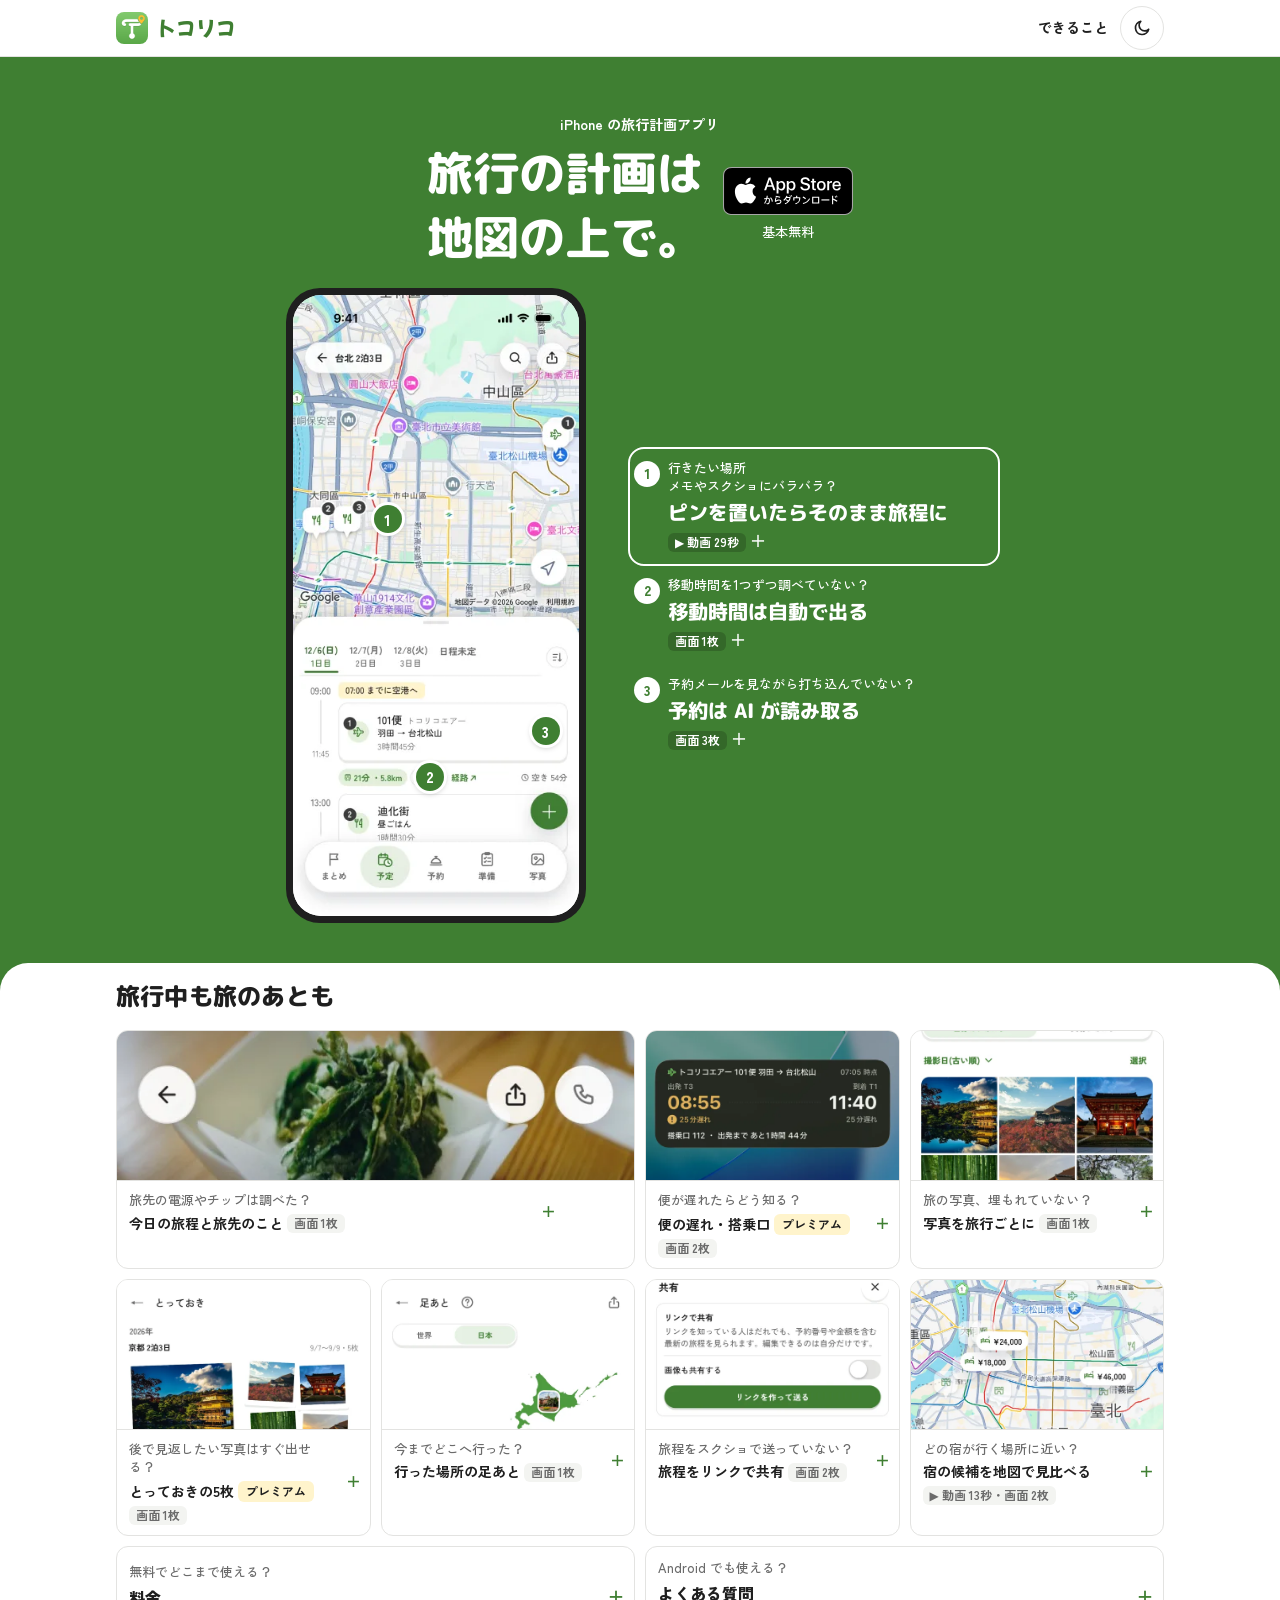
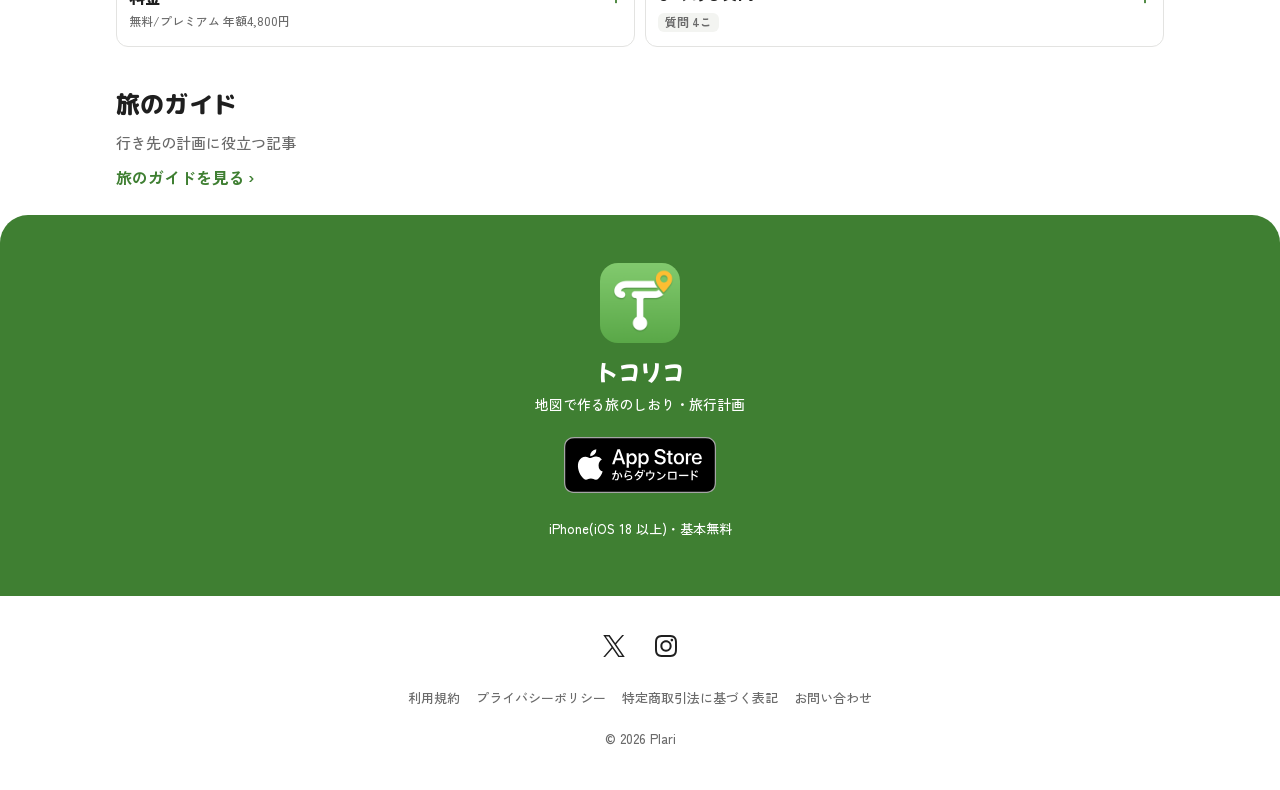
==== commit 436be266: "NEWS.md に通知(push・pushForce)と古い版だけのアップデート(updateOlderThan)の書き方・プライバシーポリシー 1-6 の通信の記録と最終更新日 2026年11月27" ====
--- a/index.html
+++ b/index.html
@@ -19,7 +19,7 @@
 <link rel="icon" href="assets/icon-48.png" sizes="48x48" type="image/png">
 <link rel="icon" href="assets/icon-192.png" sizes="192x192" type="image/png">
 <link rel="apple-touch-icon" href="assets/icon-180.png">
-<link rel="stylesheet" href="assets/top.css?v=f3c2def6e4">
+<link rel="stylesheet" href="assets/top.css?v=37b1ee4f33">
 <script>(function(){var t=null;try{t=sessionStorage.getItem('tc-theme')}catch(e){}if(t!=='light'&&t!=='dark'){t=(window.matchMedia&&matchMedia('(prefers-color-scheme: dark)').matches)?'dark':'light'}document.documentElement.setAttribute('data-theme',t)})();</script>
 <script type="application/ld+json">{"@context":"https://schema.org","@graph":[{"@type":"Organization","@id":"https://tocorico.jp/#plari","name":"Plari","url":"https://tocorico.jp/","sameAs":["https://x.com/tocorico_app","https://www.instagram.com/tocorico_app/"]},{"@type":"MobileApplication","@id":"https://tocorico.jp/#app","name":"トコリコ","alternateName":"Tocorico","url":"https://tocorico.jp/","operatingSystem":"iOS 18.0 以上","applicationCategory":"TravelApplication","description":"地図で作る旅のしおり・旅行計画のアプリ。地図に行きたい場所を置くだけで、移動時間や予定がそろいます。予約の読み取り・フライトの情報・旅の記録・旅程の共有もできます。","inLanguage":"ja","publisher":{"@id":"https://tocorico.jp/#plari"},"downloadUrl":"https://apps.apple.com/jp/app/id6820119341","installUrl":"https://apps.apple.com/jp/app/id6820119341","offers":[{"@type":"Offer","name":"無料","price":"0","priceCurrency":"JPY"},{"@type":"Offer","name":"トコリコ プレミアム 年額プラン","price":"4800","priceCurrency":"JPY","description":"初めての方は1か月無料"},{"@type":"Offer","name":"トコリコ プレミアム 月額プラン","price":"600","priceCurrency":"JPY"}]},{"@type":"FAQPage","@id":"https://tocorico.jp/#faq","mainEntity":[{"@type":"Question","name":"無料で使えますか?","acceptedAnswer":{"@type":"Answer","text":"基本の機能は無料です。トコリコ プレミアムは年額4,800円(初めての方は1か月無料)、または月額600円です。"}},{"@type":"Question","name":"ログインは必要ですか?","acceptedAnswer":{"@type":"Answer","text":"ログインしなくても使えます。AI の読み取りなど一部の機能は、ログインすると使えるようになります。ログインは Apple のアカウントで行いますが、名前やメールアドレスの共有は不要です。"}},{"@type":"Question","name":"Android でも使えますか?","acceptedAnswer":{"@type":"Answer","text":"トコリコは iPhone(iOS 18 以上)のアプリです。Android やパソコンでは使えませんが、共有された旅程はリンクからブラウザで見られます。"}},{"@type":"Question","name":"国内旅行でも使えますか?","acceptedAnswer":{"@type":"Answer","text":"使えます。地図での予定づくり・予約・記録・共有は、国内でも海外でも同じように使えます。ただし、日本の電車の移動時間は今は表示されません。規約や規制が変われば、表示されるようになることがあります。"}}]},{"@type":"WebSite","@id":"https://tocorico.jp/#site","name":"トコリコ","url":"https://tocorico.jp/","inLanguage":"ja","publisher":{"@id":"https://tocorico.jp/#plari"}}]}</script>
 <link rel="preload" href="assets/fonts/mprd-800.woff2" as="font" type="font/woff2" crossorigin>
@@ -159,6 +159,6 @@
   <nav aria-label="規約とお問い合わせ"><a href="terms.html">利用規約</a><a href="privacy.html">プライバシーポリシー</a><a href="tokushoho.html">特定商取引法に基づく表記</a><a href="https://forms.gle/25uSjL89SB3fsXRS8" rel="noopener">お問い合わせ</a></nav>
   <p>© 2026 Plari</p>
 </div></footer>
-<script src="assets/top.js?v=f3c2def6e4" defer></script>
+<script src="assets/top.js?v=37b1ee4f33" defer></script>
 </body>
 </html>
